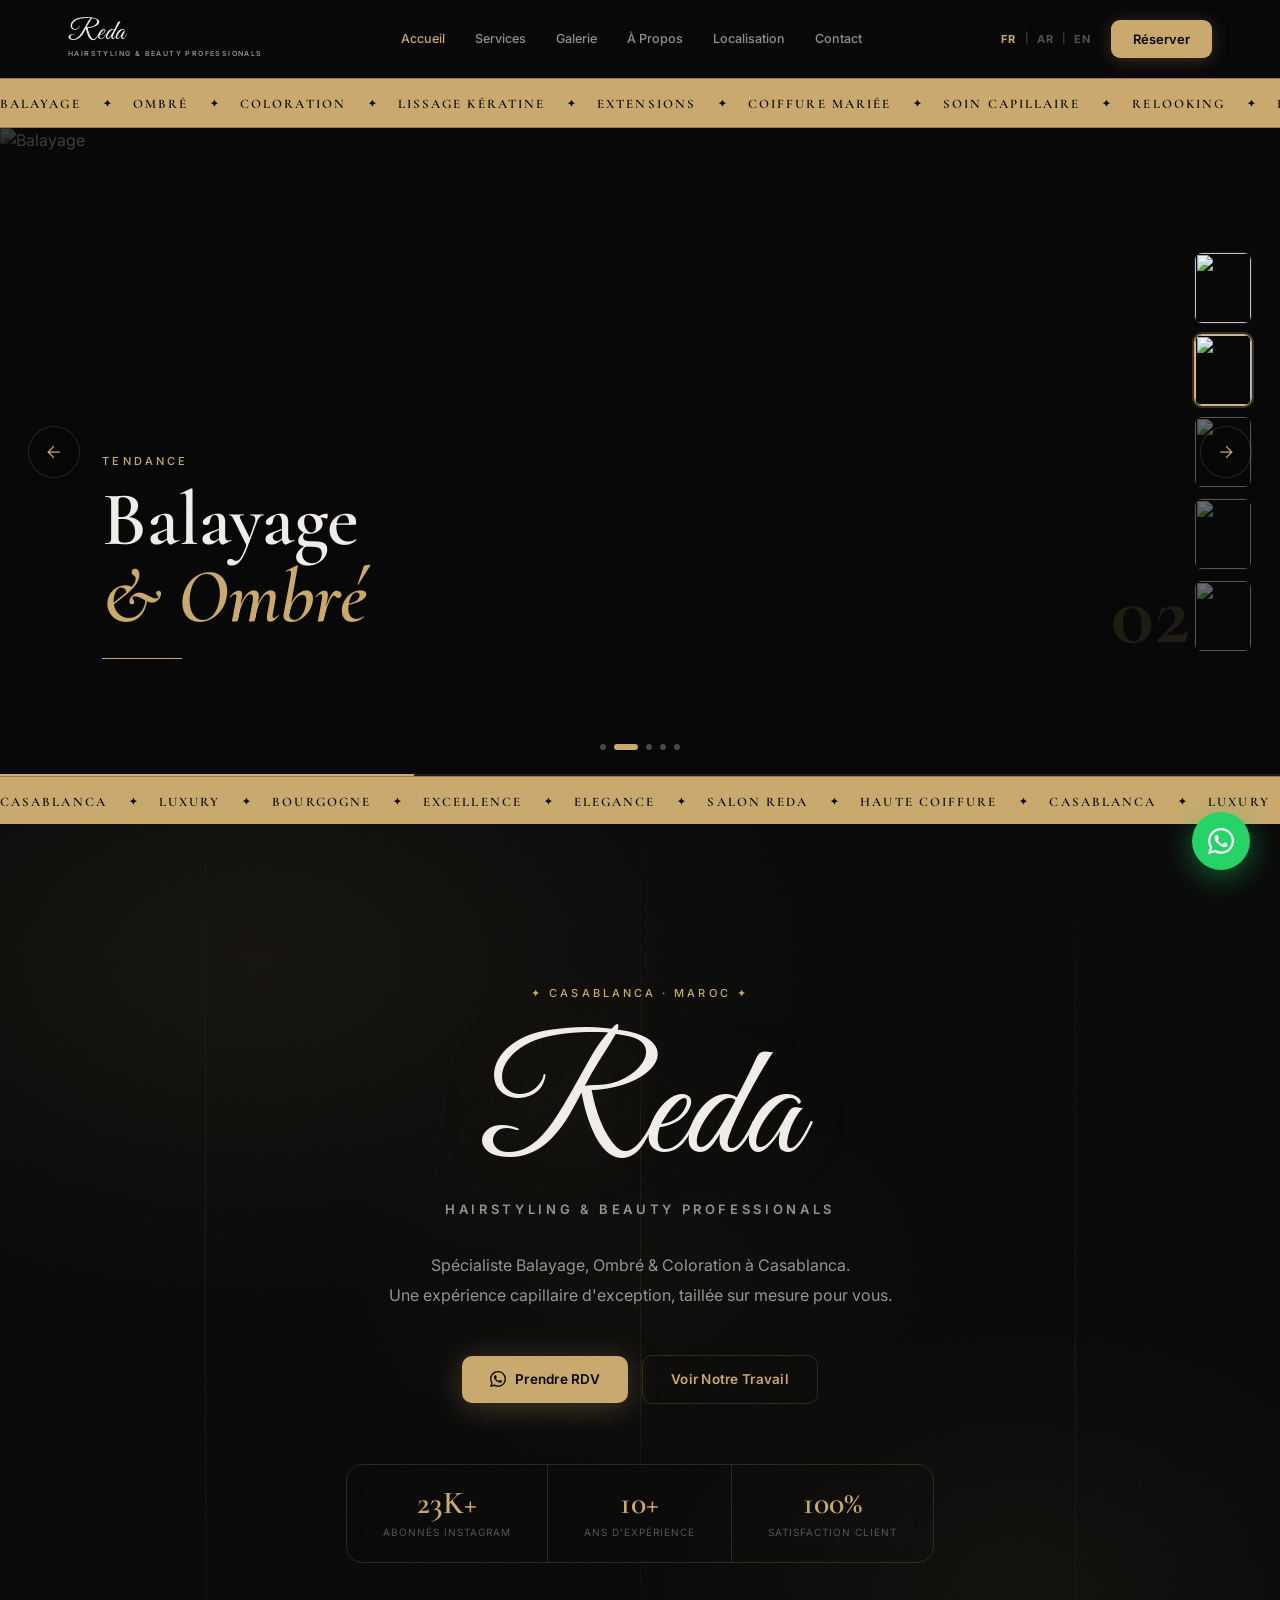
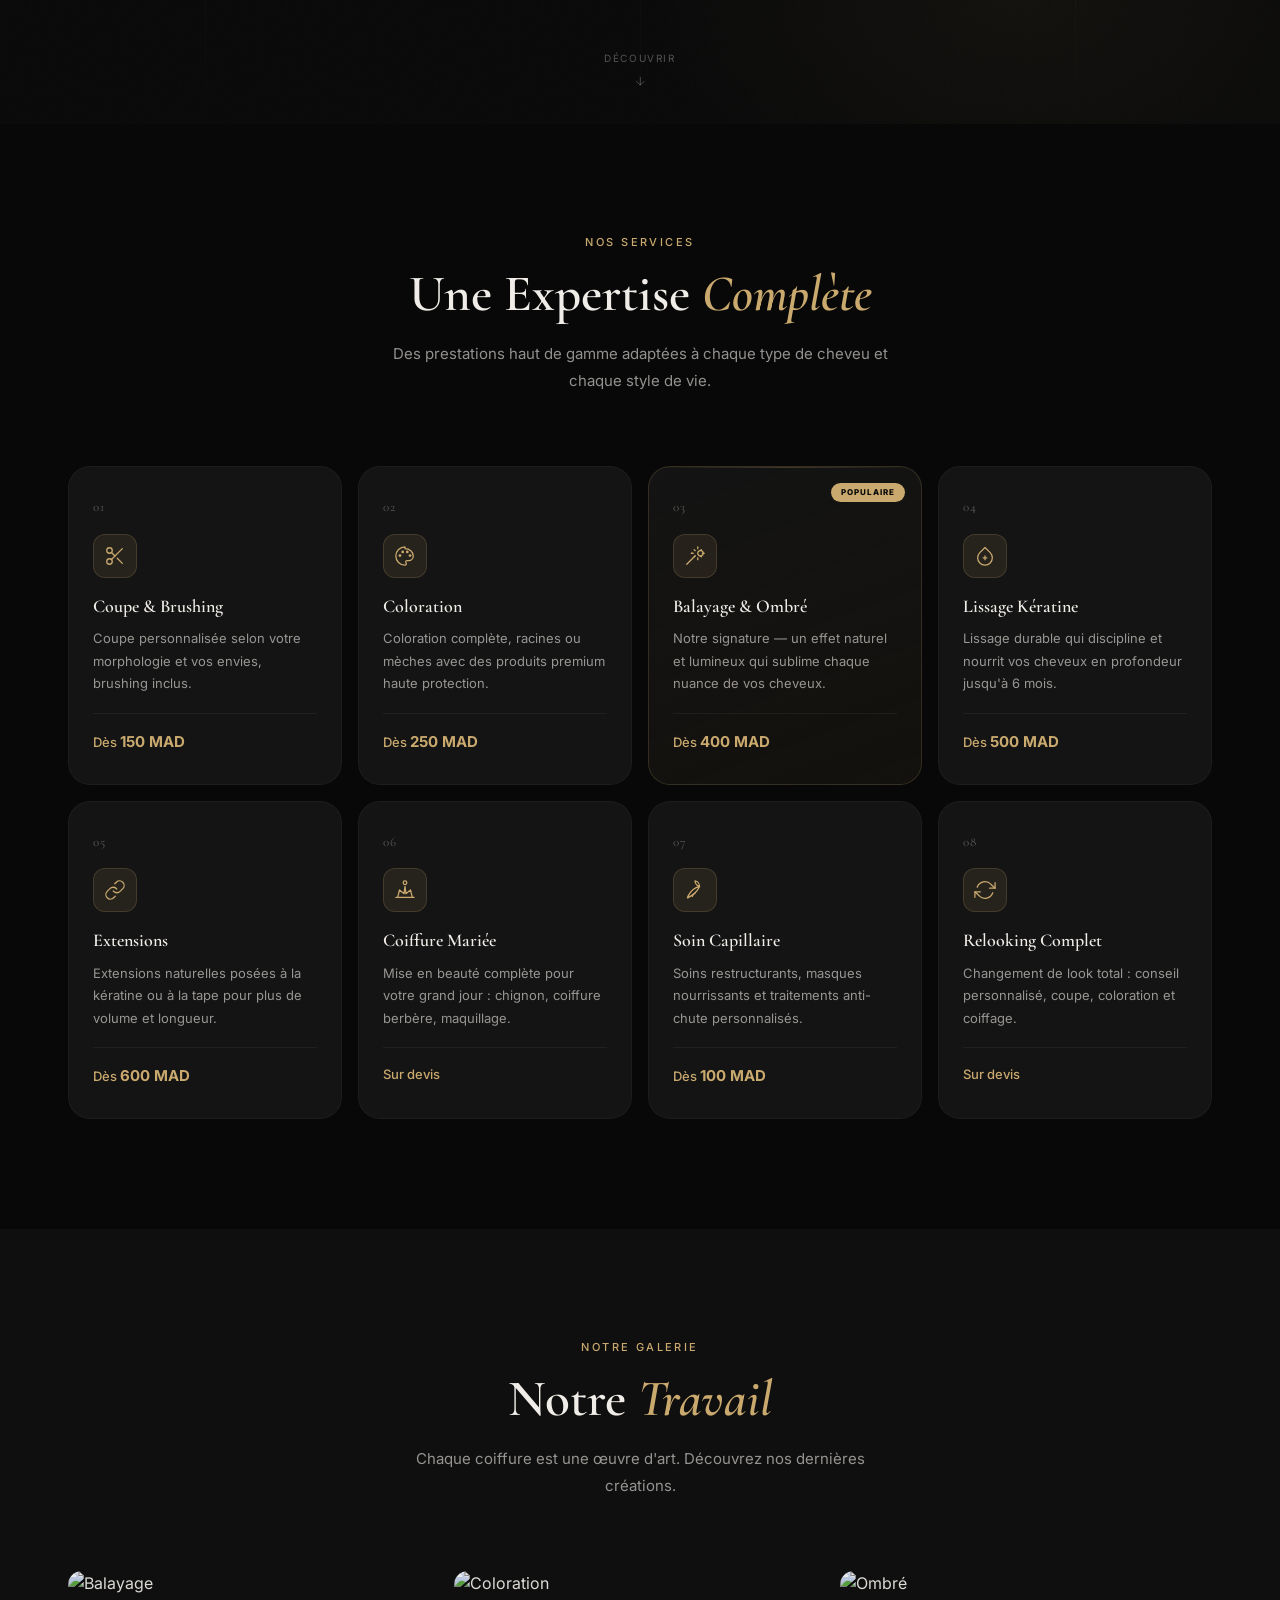
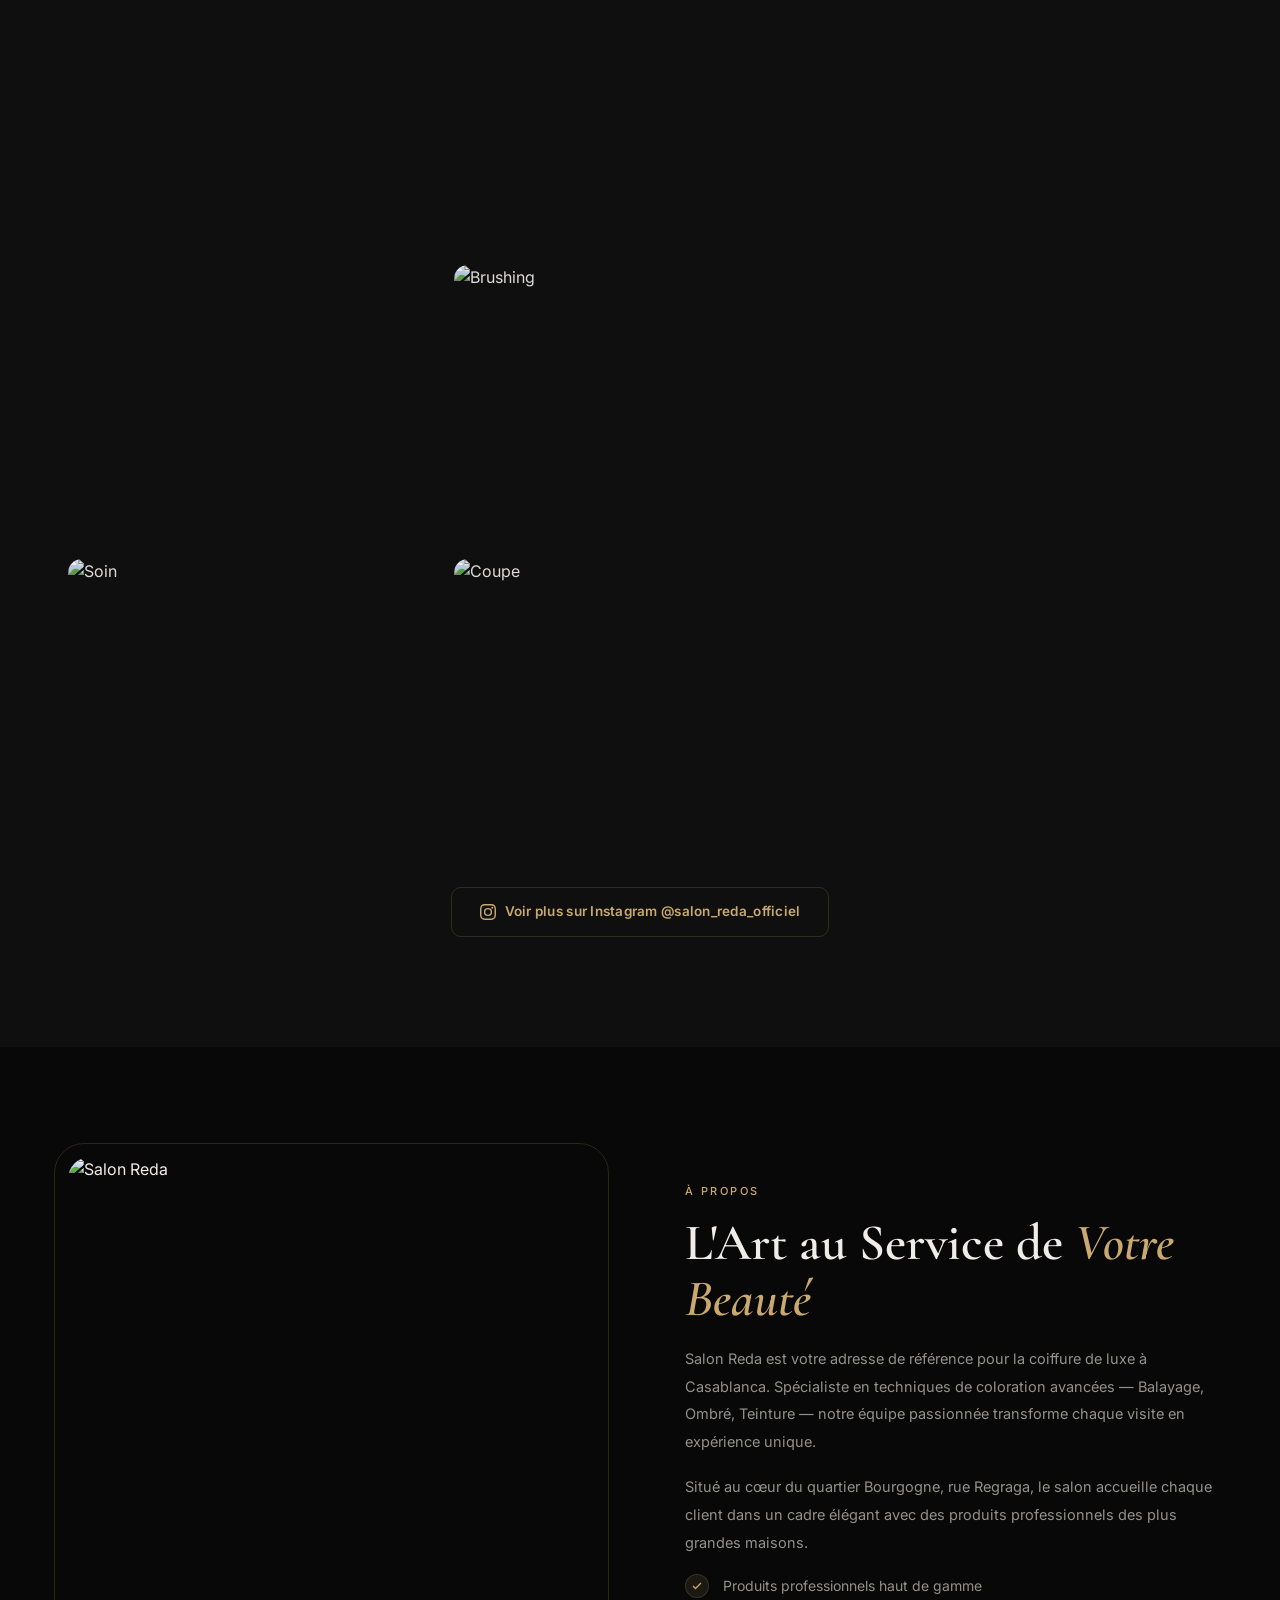
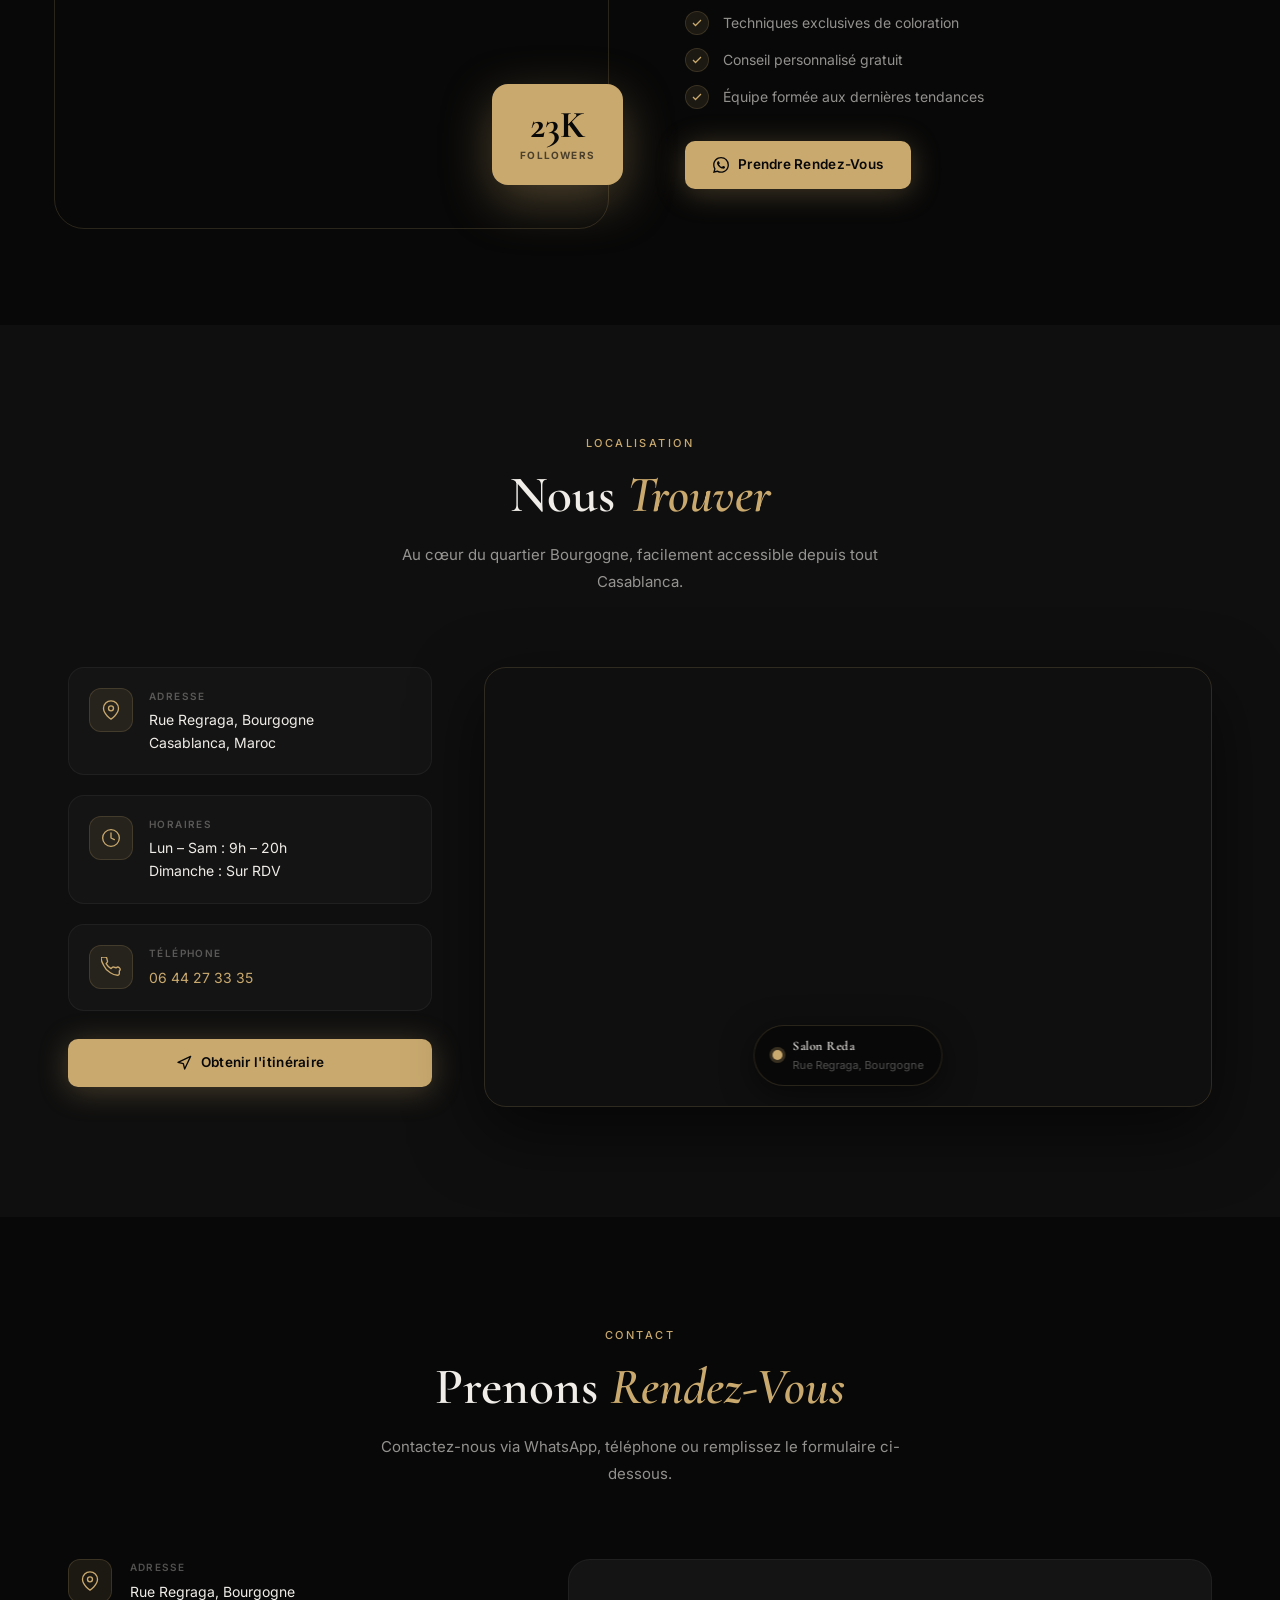
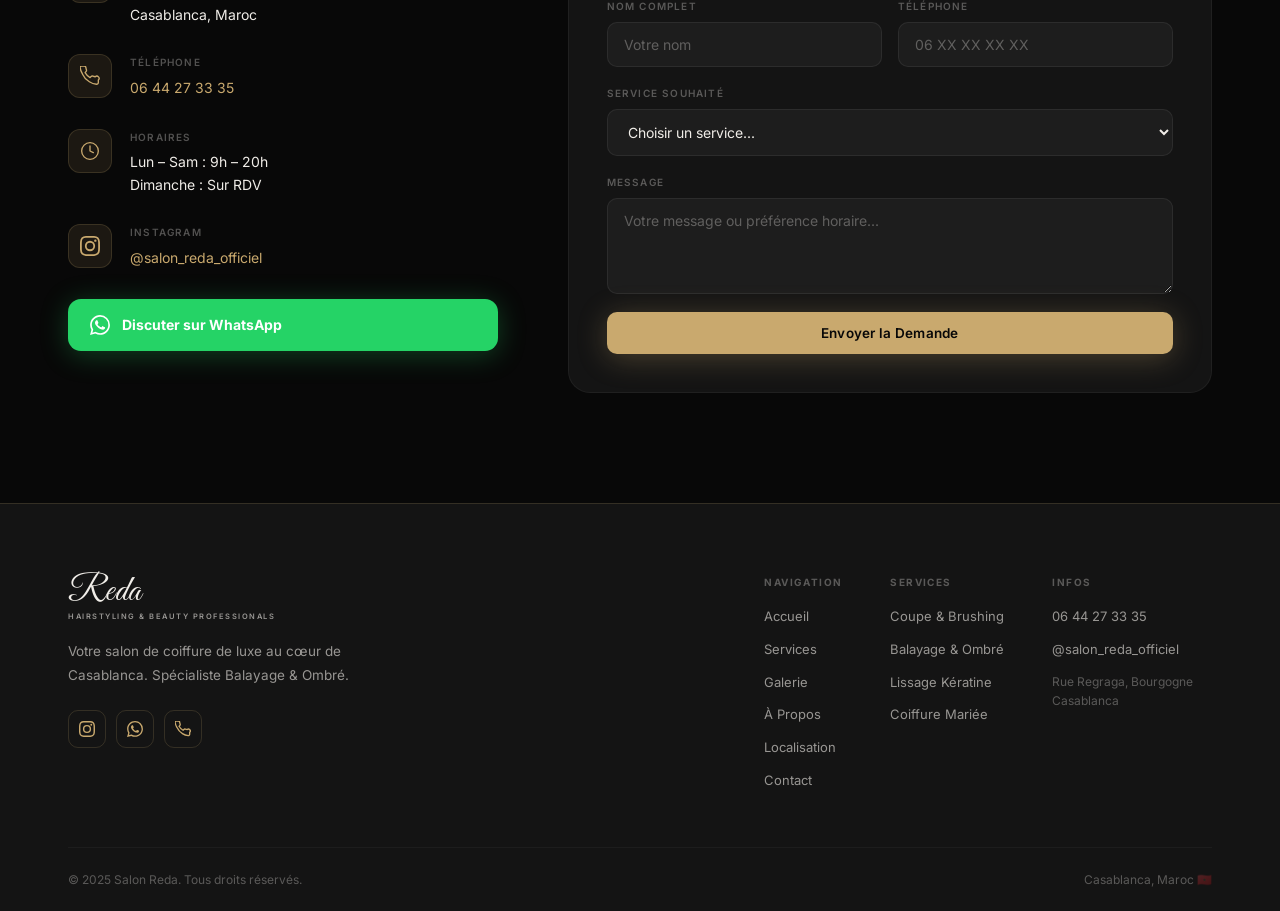
==== index.html @ 199ffdfa "5try wowo" ====
﻿<!DOCTYPE html>
<html lang="fr" dir="ltr">
<head>
  <meta charset="UTF-8">
  <meta name="viewport" content="width=device-width, initial-scale=1.0">
  <meta name="description" content="Salon Reda — Coiffure de luxe à Casablanca. Spécialiste Balayage, Ombré &amp; Coloration. Rue Regraga, Bourgogne.">
  <title>Salon Reda — Hairstyling &amp; Beauty Professionals · Casablanca</title>
  <link rel="preconnect" href="https://fonts.googleapis.com">
  <link rel="preconnect" href="https://fonts.gstatic.com" crossorigin>
  <link href="https://fonts.googleapis.com/css2?family=Great+Vibes&family=Cormorant+Garamond:ital,wght@0,300;0,400;0,500;0,600;0,700;1,300;1,400;1,600&family=Inter:wght@300;400;500;600&family=Noto+Naskh+Arabic:wght@400;500;600;700&display=swap" rel="stylesheet">
  <link rel="icon" type="image/x-icon" href="favicon.ico">
  <link rel="icon" type="image/png" sizes="32x32" href="favicon-32.png">
  <link rel="apple-touch-icon" href="favicon-32.png">
  <link rel="stylesheet" href="style.css">
</head>
<body>

  <!-- ═══════════ NAV ═══════════ -->
  <nav class="nav" id="nav">
    <div class="nav-inner">
      <a class="nav-logo" href="#showcase">
        <img src="logo.png" alt="Salon Reda" class="nav-logo-img"
             onerror="this.style.display='none';this.nextElementSibling.style.display='flex'">
        <div class="logo-mark" style="display:none">
          <span class="logo-script">Reda</span>
          <span class="logo-sub">HAIRSTYLING &amp; BEAUTY PROFESSIONALS</span>
        </div>
      </a>
      <div class="nav-links" id="navLinks">
        <a class="nav-link" href="#showcase" data-i18n="nav_home">Accueil</a>
        <a class="nav-link" href="#services" data-i18n="nav_services">Services</a>
        <a class="nav-link" href="#gallery" data-i18n="nav_gallery">Galerie</a>
        <a class="nav-link" href="#about" data-i18n="nav_about">À Propos</a>
        <a class="nav-link" href="#location" data-i18n="nav_location">Localisation</a>
        <a class="nav-link" href="#contact" data-i18n="nav_contact">Contact</a>
      </div>
      <div class="nav-right">
        <div class="lang-switcher">
          <button class="lang-btn active" data-lang="fr">FR</button>
          <span class="lang-sep">|</span>
          <button class="lang-btn" data-lang="ar">AR</button>
          <span class="lang-sep">|</span>
          <button class="lang-btn" data-lang="en">EN</button>
        </div>
        <a href="https://wa.me/212644273335" target="_blank" class="nav-cta" data-i18n="nav_cta">Réserver</a>
        <button class="nav-burger" id="burger" aria-label="Menu">
          <span></span><span></span><span></span>
        </button>
      </div>
    </div>
  </nav>

  <!-- ═══════════ SHOWCASE SLIDER ═══════════ -->
  <section class="showcase" id="showcase">
    <div class="showcase-ticker">
      <div class="ticker-track">
        <span>Balayage</span><span class="ticker-dot">✦</span>
        <span>Ombré</span><span class="ticker-dot">✦</span>
        <span>Coloration</span><span class="ticker-dot">✦</span>
        <span>Lissage Kératine</span><span class="ticker-dot">✦</span>
        <span>Extensions</span><span class="ticker-dot">✦</span>
        <span>Coiffure Mariée</span><span class="ticker-dot">✦</span>
        <span>Soin Capillaire</span><span class="ticker-dot">✦</span>
        <span>Relooking</span><span class="ticker-dot">✦</span>
        <span>Balayage</span><span class="ticker-dot">✦</span>
        <span>Ombré</span><span class="ticker-dot">✦</span>
        <span>Coloration</span><span class="ticker-dot">✦</span>
        <span>Lissage Kératine</span><span class="ticker-dot">✦</span>
        <span>Extensions</span><span class="ticker-dot">✦</span>
        <span>Coiffure Mariée</span><span class="ticker-dot">✦</span>
        <span>Soin Capillaire</span><span class="ticker-dot">✦</span>
        <span>Relooking</span><span class="ticker-dot">✦</span>
      </div>
    </div>

    <div class="showcase-stage">
      <div class="showcase-slides" id="showcaseSlides">

        <div class="showcase-slide active">
          <div class="slide-img-wrap">
            <img src="https://images.unsplash.com/photo-1560066984-138dadb4c035?w=1400&q=90&auto=format&fit=crop" alt="Coloration">
            <div class="slide-veil"></div>
          </div>
          <div class="slide-caption">
            <div class="slide-caption-eyebrow">Signature</div>
            <h2 class="slide-caption-title">Coloration<br><em>sur mesure</em></h2>
            <div class="slide-caption-line"></div>
          </div>
          <div class="slide-num">01</div>
        </div>

        <div class="showcase-slide">
          <div class="slide-img-wrap">
            <img src="https://images.unsplash.com/photo-1522337360788-8b13dee7a37e?w=1400&q=90&auto=format&fit=crop" alt="Balayage">
            <div class="slide-veil"></div>
          </div>
          <div class="slide-caption">
            <div class="slide-caption-eyebrow">Tendance</div>
            <h2 class="slide-caption-title">Balayage<br><em>&amp; Ombré</em></h2>
            <div class="slide-caption-line"></div>
          </div>
          <div class="slide-num">02</div>
        </div>

        <div class="showcase-slide">
          <div class="slide-img-wrap">
            <img src="https://images.unsplash.com/photo-1605497788044-5a32c7078486?w=1400&q=90&auto=format&fit=crop" alt="Brushing">
            <div class="slide-veil"></div>
          </div>
          <div class="slide-caption">
            <div class="slide-caption-eyebrow">Expertise</div>
            <h2 class="slide-caption-title">Brushing<br><em>&amp; Style</em></h2>
            <div class="slide-caption-line"></div>
          </div>
          <div class="slide-num">03</div>
        </div>

        <div class="showcase-slide">
          <div class="slide-img-wrap">
            <img src="https://images.unsplash.com/photo-1519735777090-ec97162dc266?w=1400&q=90&auto=format&fit=crop" alt="Ombré">
            <div class="slide-veil"></div>
          </div>
          <div class="slide-caption">
            <div class="slide-caption-eyebrow">Art Capillaire</div>
            <h2 class="slide-caption-title">Coiffure<br><em>Mariée</em></h2>
            <div class="slide-caption-line"></div>
          </div>
          <div class="slide-num">04</div>
        </div>

        <div class="showcase-slide">
          <div class="slide-img-wrap">
            <img src="https://images.unsplash.com/photo-1634449571010-02389ed0f9b0?w=1400&q=90&auto=format&fit=crop" alt="Soin">
            <div class="slide-veil"></div>
          </div>
          <div class="slide-caption">
            <div class="slide-caption-eyebrow">Luxe &amp; Soin</div>
            <h2 class="slide-caption-title">Soins<br><em>Capillaires</em></h2>
            <div class="slide-caption-line"></div>
          </div>
          <div class="slide-num">05</div>
        </div>

      </div>

      <button class="showcase-arrow showcase-prev" id="showcasePrev" aria-label="Précédent">
        <svg width="20" height="20" viewBox="0 0 24 24" fill="none" stroke="currentColor" stroke-width="1.5"><path d="M19 12H5M12 19l-7-7 7-7"/></svg>
      </button>
      <button class="showcase-arrow showcase-next" id="showcaseNext" aria-label="Suivant">
        <svg width="20" height="20" viewBox="0 0 24 24" fill="none" stroke="currentColor" stroke-width="1.5"><path d="M5 12h14M12 5l7 7-7 7"/></svg>
      </button>

      <div class="showcase-dots" id="showcaseDots">
        <button class="showcase-dot active" data-idx="0"></button>
        <button class="showcase-dot" data-idx="1"></button>
        <button class="showcase-dot" data-idx="2"></button>
        <button class="showcase-dot" data-idx="3"></button>
        <button class="showcase-dot" data-idx="4"></button>
      </div>

      <div class="showcase-progress"><div class="showcase-progress-bar" id="showcaseProgress"></div></div>



      <div class="showcase-strip" id="showcaseStrip">
        <div class="strip-thumb active" data-idx="0">
          <img src="https://images.unsplash.com/photo-1560066984-138dadb4c035?w=200&q=70&auto=format&fit=crop" alt="">
        </div>
        <div class="strip-thumb" data-idx="1">
          <img src="https://images.unsplash.com/photo-1522337360788-8b13dee7a37e?w=200&q=70&auto=format&fit=crop" alt="">
        </div>
        <div class="strip-thumb" data-idx="2">
          <img src="https://images.unsplash.com/photo-1605497788044-5a32c7078486?w=200&q=70&auto=format&fit=crop" alt="">
        </div>
        <div class="strip-thumb" data-idx="3">
          <img src="https://images.unsplash.com/photo-1519735777090-ec97162dc266?w=200&q=70&auto=format&fit=crop" alt="">
        </div>
        <div class="strip-thumb" data-idx="4">
          <img src="https://images.unsplash.com/photo-1634449571010-02389ed0f9b0?w=200&q=70&auto=format&fit=crop" alt="">
        </div>
      </div>
    </div>

    <div class="showcase-ticker showcase-ticker-b">
      <div class="ticker-track ticker-reverse">
        <span>Casablanca</span><span class="ticker-dot">✦</span>
        <span>Luxury</span><span class="ticker-dot">✦</span>
        <span>Bourgogne</span><span class="ticker-dot">✦</span>
        <span>Excellence</span><span class="ticker-dot">✦</span>
        <span>Elegance</span><span class="ticker-dot">✦</span>
        <span>Salon Reda</span><span class="ticker-dot">✦</span>
        <span>Haute Coiffure</span><span class="ticker-dot">✦</span>
        <span>Casablanca</span><span class="ticker-dot">✦</span>
        <span>Luxury</span><span class="ticker-dot">✦</span>
        <span>Bourgogne</span><span class="ticker-dot">✦</span>
        <span>Excellence</span><span class="ticker-dot">✦</span>
        <span>Elegance</span><span class="ticker-dot">✦</span>
        <span>Salon Reda</span><span class="ticker-dot">✦</span>
        <span>Haute Coiffure</span><span class="ticker-dot">✦</span>
      </div>
    </div>
  </section>

  <!-- ═══════════ HERO ═══════════ -->
  <section class="hero" id="hero">
    <div class="hero-bg"></div>
    <div class="hero-grain"></div>
    <div class="hero-lines">
      <div class="hero-line"></div>
      <div class="hero-line"></div>
      <div class="hero-line"></div>
    </div>
    <div class="hero-content">
      <div class="hero-eyebrow reveal" data-i18n="hero_eyebrow">✦ Casablanca · Maroc ✦</div>
      <div class="hero-logo-big reveal">
        <div class="hero-script">Reda</div>
        <div class="hero-brand-sub">HAIRSTYLING &amp; BEAUTY PROFESSIONALS</div>
      </div>
      <p class="hero-desc reveal" data-i18n="hero_desc">Spécialiste Balayage, Ombré &amp; Coloration à Casablanca.<br>Une expérience capillaire d'exception, taillée sur mesure pour vous.</p>
      <div class="hero-cta-group reveal">
        <a href="https://wa.me/212644273335" target="_blank" class="btn btn-primary">
          <svg width="16" height="16" viewBox="0 0 24 24" fill="currentColor"><path d="M17.472 14.382c-.297-.149-1.758-.867-2.03-.967-.273-.099-.471-.148-.67.15-.197.297-.767.966-.94 1.164-.173.199-.347.223-.644.075-.297-.15-1.255-.463-2.39-1.475-.883-.788-1.48-1.761-1.653-2.059-.173-.297-.018-.458.13-.606.134-.133.298-.347.446-.52.149-.174.198-.298.298-.497.099-.198.05-.371-.025-.52-.075-.149-.669-1.612-.916-2.207-.242-.579-.487-.5-.669-.51-.173-.008-.371-.01-.57-.01-.198 0-.52.074-.792.372-.272.297-1.04 1.016-1.04 2.479 0 1.462 1.065 2.875 1.213 3.074.149.198 2.096 3.2 5.077 4.487.709.306 1.262.489 1.694.625.712.227 1.36.195 1.871.118.571-.085 1.758-.719 2.006-1.413.248-.694.248-1.289.173-1.413-.074-.124-.272-.198-.57-.347m-5.421 7.403h-.004a9.87 9.87 0 01-5.031-1.378l-.361-.214-3.741.982.998-3.648-.235-.374a9.86 9.86 0 01-1.51-5.26c.001-5.45 4.436-9.884 9.888-9.884 2.64 0 5.122 1.03 6.988 2.898a9.825 9.825 0 012.893 6.994c-.003 5.45-4.437 9.884-9.885 9.884m8.413-18.297A11.815 11.815 0 0012.05 0C5.495 0 .16 5.335.157 11.892c0 2.096.547 4.142 1.588 5.945L.057 24l6.305-1.654a11.882 11.882 0 005.683 1.448h.005c6.554 0 11.89-5.335 11.893-11.893a11.821 11.821 0 00-3.48-8.413z"/></svg>
          <span data-i18n="hero_cta1">Prendre RDV</span>
        </a>
        <a href="#gallery" class="btn btn-ghost" data-i18n="hero_cta2">Voir Notre Travail</a>
      </div>
      <div class="hero-stats reveal">
        <div class="hero-stat">
          <div class="hero-stat-val">23K+</div>
          <div class="hero-stat-lbl" data-i18n="stat_followers">Abonnés Instagram</div>
        </div>
        <div class="hero-stat-sep"></div>
        <div class="hero-stat">
          <div class="hero-stat-val">10+</div>
          <div class="hero-stat-lbl" data-i18n="stat_years">Ans d'Expérience</div>
        </div>
        <div class="hero-stat-sep"></div>
        <div class="hero-stat">
          <div class="hero-stat-val">100%</div>
          <div class="hero-stat-lbl" data-i18n="stat_satis">Satisfaction Client</div>
        </div>
      </div>
    </div>
    <a href="#services" class="hero-scroll">
      <span data-i18n="scroll_down">Découvrir</span>
      <svg width="14" height="14" viewBox="0 0 24 24" fill="none" stroke="currentColor" stroke-width="1.5"><path d="M12 5v14M5 12l7 7 7-7"/></svg>
    </a>
  </section>

  <!-- ═══════════ SERVICES ═══════════ -->
  <section class="section" id="services">
    <div class="container">
      <div class="section-header reveal">
        <div class="section-eyebrow" data-i18n="serv_eyebrow">Nos Services</div>
        <h2 class="section-title" data-i18n="serv_title">Une Expertise <em>Complète</em></h2>
        <p class="section-sub" data-i18n="serv_sub">Des prestations haut de gamme adaptées à chaque type de cheveu et chaque style de vie.</p>
      </div>
      <div class="services-grid">

        <!-- Scissors icon -->
        <div class="service-card reveal">
          <div class="service-number">01</div>
          <div class="service-icon">
            <svg viewBox="0 0 24 24" fill="none" stroke="currentColor" stroke-width="1.4" stroke-linecap="round" stroke-linejoin="round">
              <circle cx="6" cy="6" r="3"/><circle cx="6" cy="18" r="3"/>
              <line x1="20" y1="4" x2="8.12" y2="15.88"/>
              <line x1="14.47" y1="14.48" x2="20" y2="20"/>
              <line x1="8.12" y1="8.12" x2="12" y2="12"/>
            </svg>
          </div>
          <h3 class="service-name" data-i18n="s1_name">Coupe &amp; Brushing</h3>
          <p class="service-desc" data-i18n="s1_desc">Coupe personnalisée selon votre morphologie et vos envies, brushing inclus.</p>
          <div class="service-price"><span data-i18n="from">Dès</span> <strong>150 MAD</strong></div>
        </div>

        <!-- Color palette icon -->
        <div class="service-card reveal">
          <div class="service-number">02</div>
          <div class="service-icon">
            <svg viewBox="0 0 24 24" fill="none" stroke="currentColor" stroke-width="1.4" stroke-linecap="round" stroke-linejoin="round">
              <path d="M12 2C6.48 2 2 6.48 2 12s4.48 10 10 10c.83 0 1.5-.67 1.5-1.5 0-.39-.15-.74-.39-1.01-.23-.26-.38-.61-.38-.99 0-.83.67-1.5 1.5-1.5H16c2.76 0 5-2.24 5-5 0-4.42-4.03-8-9-8z"/>
              <circle cx="6.5" cy="11.5" r="1.5" fill="currentColor" stroke="none"/>
              <circle cx="9.5" cy="7.5" r="1.5" fill="currentColor" stroke="none"/>
              <circle cx="14.5" cy="7.5" r="1.5" fill="currentColor" stroke="none"/>
              <circle cx="17.5" cy="11.5" r="1.5" fill="currentColor" stroke="none"/>
            </svg>
          </div>
          <h3 class="service-name" data-i18n="s2_name">Coloration</h3>
          <p class="service-desc" data-i18n="s2_desc">Coloration complète, racines ou mèches avec des produits premium haute protection.</p>
          <div class="service-price"><span data-i18n="from">Dès</span> <strong>250 MAD</strong></div>
        </div>

        <!-- Sparkle/wand icon -->
        <div class="service-card reveal featured">
          <div class="service-badge" data-i18n="badge_pop">Populaire</div>
          <div class="service-number">03</div>
          <div class="service-icon">
            <svg viewBox="0 0 24 24" fill="none" stroke="currentColor" stroke-width="1.4" stroke-linecap="round" stroke-linejoin="round">
              <path d="M15 4V2M15 16v-2M8 9h2M20 9h2M17.8 11.8L19 13M17.8 6.2L19 5M12.2 11.8L11 13M12.2 6.2L11 5"/>
              <path d="M15 9a3 3 0 1 1 0 0.01"/>
              <path d="M3 21l9-9"/>
            </svg>
          </div>
          <h3 class="service-name" data-i18n="s3_name">Balayage &amp; Ombré</h3>
          <p class="service-desc" data-i18n="s3_desc">Notre signature — un effet naturel et lumineux qui sublime chaque nuance de vos cheveux.</p>
          <div class="service-price"><span data-i18n="from">Dès</span> <strong>400 MAD</strong></div>
        </div>

        <!-- Droplets / treatment icon -->
        <div class="service-card reveal">
          <div class="service-number">04</div>
          <div class="service-icon">
            <svg viewBox="0 0 24 24" fill="none" stroke="currentColor" stroke-width="1.4" stroke-linecap="round" stroke-linejoin="round">
              <path d="M12 2.69l5.66 5.66a8 8 0 1 1-11.31 0z"/>
              <path d="M12 12v4M10 14h4"/>
            </svg>
          </div>
          <h3 class="service-name" data-i18n="s4_name">Lissage Kératine</h3>
          <p class="service-desc" data-i18n="s4_desc">Lissage durable qui discipline et nourrit vos cheveux en profondeur jusqu'à 6 mois.</p>
          <div class="service-price"><span data-i18n="from">Dès</span> <strong>500 MAD</strong></div>
        </div>

        <!-- Extensions / links icon -->
        <div class="service-card reveal">
          <div class="service-number">05</div>
          <div class="service-icon">
            <svg viewBox="0 0 24 24" fill="none" stroke="currentColor" stroke-width="1.4" stroke-linecap="round" stroke-linejoin="round">
              <path d="M10 13a5 5 0 0 0 7.54.54l3-3a5 5 0 0 0-7.07-7.07l-1.72 1.71"/>
              <path d="M14 11a5 5 0 0 0-7.54-.54l-3 3a5 5 0 0 0 7.07 7.07l1.71-1.71"/>
            </svg>
          </div>
          <h3 class="service-name" data-i18n="s5_name">Extensions</h3>
          <p class="service-desc" data-i18n="s5_desc">Extensions naturelles posées à la kératine ou à la tape pour plus de volume et de longueur.</p>
          <div class="service-price"><span data-i18n="from">Dès</span> <strong>600 MAD</strong></div>
        </div>

        <!-- Crown / bridal icon -->
        <div class="service-card reveal">
          <div class="service-number">06</div>
          <div class="service-icon">
            <svg viewBox="0 0 24 24" fill="none" stroke="currentColor" stroke-width="1.4" stroke-linecap="round" stroke-linejoin="round">
              <path d="M2 20h20M4 20l2-8 5 4 1-8 1 8 5-4 2 8"/>
              <circle cx="12" cy="4" r="2"/>
            </svg>
          </div>
          <h3 class="service-name" data-i18n="s6_name">Coiffure Mariée</h3>
          <p class="service-desc" data-i18n="s6_desc">Mise en beauté complète pour votre grand jour : chignon, coiffure berbère, maquillage.</p>
          <div class="service-price" data-i18n="on_quote">Sur devis</div>
        </div>

        <!-- Leaf / care icon -->
        <div class="service-card reveal">
          <div class="service-number">07</div>
          <div class="service-icon">
            <svg viewBox="0 0 24 24" fill="none" stroke="currentColor" stroke-width="1.4" stroke-linecap="round" stroke-linejoin="round">
              <path d="M17 8C8 10 5.9 16.17 3.82 19.85a.5.5 0 0 0 .7.65C8.13 17.5 13.37 17 17 8z"/>
              <path d="M17 8C17 3 12 2 12 2s0 5 5 6"/>
              <path d="M9 19c.64-1.44 1.5-2.75 3-3.5"/>
            </svg>
          </div>
          <h3 class="service-name" data-i18n="s7_name">Soin Capillaire</h3>
          <p class="service-desc" data-i18n="s7_desc">Soins restructurants, masques nourrissants et traitements anti-chute personnalisés.</p>
          <div class="service-price"><span data-i18n="from">Dès</span> <strong>100 MAD</strong></div>
        </div>

        <!-- Refresh/makeover icon -->
        <div class="service-card reveal">
          <div class="service-number">08</div>
          <div class="service-icon">
            <svg viewBox="0 0 24 24" fill="none" stroke="currentColor" stroke-width="1.4" stroke-linecap="round" stroke-linejoin="round">
              <path d="M23 4v6h-6"/>
              <path d="M1 20v-6h6"/>
              <path d="M3.51 9a9 9 0 0 1 14.85-3.36L23 10M1 14l4.64 4.36A9 9 0 0 0 20.49 15"/>
            </svg>
          </div>
          <h3 class="service-name" data-i18n="s8_name">Relooking Complet</h3>
          <p class="service-desc" data-i18n="s8_desc">Changement de look total : conseil personnalisé, coupe, coloration et coiffage.</p>
          <div class="service-price" data-i18n="on_quote">Sur devis</div>
        </div>

      </div>
    </div>
  </section>

  <!-- ═══════════ GALLERY ═══════════ -->
  <section class="section section-alt" id="gallery">
    <div class="container">
      <div class="section-header reveal">
        <div class="section-eyebrow" data-i18n="gal_eyebrow">Notre Galerie</div>
        <h2 class="section-title" data-i18n="gal_title">Notre <em>Travail</em></h2>
        <p class="section-sub" data-i18n="gal_sub">Chaque coiffure est une œuvre d'art. Découvrez nos dernières créations.</p>
      </div>
      <div class="gallery-grid">
        <div class="gallery-item reveal g-tall">
          <img src="https://images.unsplash.com/photo-1522337360788-8b13dee7a37e?w=700&q=85&auto=format&fit=crop" alt="Balayage" loading="lazy">
          <div class="gallery-overlay"><span>Balayage</span></div>
        </div>
        <div class="gallery-item reveal">
          <img src="https://images.unsplash.com/photo-1560066984-138dadb4c035?w=600&q=85&auto=format&fit=crop" alt="Coloration" loading="lazy">
          <div class="gallery-overlay"><span>Coloration</span></div>
        </div>
        <div class="gallery-item reveal">
          <img src="https://images.unsplash.com/photo-1519735777090-ec97162dc266?w=600&q=85&auto=format&fit=crop" alt="Ombré" loading="lazy">
          <div class="gallery-overlay"><span>Ombré</span></div>
        </div>
        <div class="gallery-item reveal g-wide">
          <img src="https://images.unsplash.com/photo-1605497788044-5a32c7078486?w=900&q=85&auto=format&fit=crop" alt="Brushing" loading="lazy">
          <div class="gallery-overlay"><span>Brushing &amp; Style</span></div>
        </div>
        <div class="gallery-item reveal">
          <img src="https://images.unsplash.com/photo-1634449571010-02389ed0f9b0?w=600&q=85&auto=format&fit=crop" alt="Soin" loading="lazy">
          <div class="gallery-overlay"><span>Soin Capillaire</span></div>
        </div>
        <div class="gallery-item reveal">
          <img src="https://images.unsplash.com/photo-1492106087820-71f1a00d2b11?w=600&q=85&auto=format&fit=crop" alt="Coupe" loading="lazy">
          <div class="gallery-overlay"><span>Coupe &amp; Finition</span></div>
        </div>
      </div>
      <div class="gallery-footer reveal">
        <a href="https://www.instagram.com/salon_reda_officiel/" target="_blank" class="btn btn-ghost">
          <svg width="16" height="16" viewBox="0 0 24 24" fill="currentColor"><path d="M12 2.163c3.204 0 3.584.012 4.85.07 3.252.148 4.771 1.691 4.919 4.919.058 1.265.069 1.645.069 4.849 0 3.205-.012 3.584-.069 4.849-.149 3.225-1.664 4.771-4.919 4.919-1.266.058-1.644.07-4.85.07-3.204 0-3.584-.012-4.849-.07-3.26-.149-4.771-1.699-4.919-4.92-.058-1.265-.07-1.644-.07-4.849 0-3.204.013-3.583.07-4.849.149-3.227 1.664-4.771 4.919-4.919 1.266-.057 1.645-.069 4.849-.069zM12 0C8.741 0 8.333.014 7.053.072 2.695.272.273 2.69.073 7.052.014 8.333 0 8.741 0 12c0 3.259.014 3.668.072 4.948.2 4.358 2.618 6.78 6.98 6.98C8.333 23.986 8.741 24 12 24c3.259 0 3.668-.014 4.948-.072 4.354-.2 6.782-2.618 6.979-6.98.059-1.28.073-1.689.073-4.948 0-3.259-.014-3.667-.072-4.947-.196-4.354-2.617-6.78-6.979-6.98C15.668.014 15.259 0 12 0zm0 5.838a6.162 6.162 0 100 12.324 6.162 6.162 0 000-12.324zM12 16a4 4 0 110-8 4 4 0 010 8zm6.406-11.845a1.44 1.44 0 100 2.881 1.44 1.44 0 000-2.881z"/></svg>
          <span data-i18n="gal_insta">Voir plus sur Instagram @salon_reda_officiel</span>
        </a>
      </div>
    </div>
  </section>

  <!-- ═══════════ ABOUT ═══════════ -->
  <section class="section" id="about">
    <div class="container">
      <div class="about-grid">
        <div class="about-img-col reveal">
          <div class="about-img-wrap">
            <img src="https://images.unsplash.com/photo-1521590832167-7bcbfaa6381f?w=700&q=85&auto=format&fit=crop" alt="Salon Reda" loading="lazy">
            <div class="about-img-badge">
              <div class="about-badge-val">23K</div>
              <div class="about-badge-lbl" data-i18n="badge_followers">Followers</div>
            </div>
            <div class="about-img-deco"></div>
          </div>
        </div>
        <div class="about-text-col reveal">
          <div class="section-eyebrow" data-i18n="about_eyebrow">À Propos</div>
          <h2 class="section-title about-title" data-i18n="about_title">L'Art au Service de <em>Votre Beauté</em></h2>
          <p class="about-p" data-i18n="about_p1">Salon Reda est votre adresse de référence pour la coiffure de luxe à Casablanca. Spécialiste en techniques de coloration avancées — Balayage, Ombré, Teinture — notre équipe passionnée transforme chaque visite en expérience unique.</p>
          <p class="about-p" data-i18n="about_p2">Situé au cœur du quartier Bourgogne, rue Regraga, le salon accueille chaque client dans un cadre élégant avec des produits professionnels des plus grandes maisons.</p>
          <div class="about-features">
            <div class="about-feat">
              <div class="about-feat-icon">
                <svg width="12" height="12" viewBox="0 0 24 24" fill="none" stroke="currentColor" stroke-width="2.5"><polyline points="20 6 9 17 4 12"/></svg>
              </div>
              <span data-i18n="feat1">Produits professionnels haut de gamme</span>
            </div>
            <div class="about-feat">
              <div class="about-feat-icon">
                <svg width="12" height="12" viewBox="0 0 24 24" fill="none" stroke="currentColor" stroke-width="2.5"><polyline points="20 6 9 17 4 12"/></svg>
              </div>
              <span data-i18n="feat2">Techniques exclusives de coloration</span>
            </div>
            <div class="about-feat">
              <div class="about-feat-icon">
                <svg width="12" height="12" viewBox="0 0 24 24" fill="none" stroke="currentColor" stroke-width="2.5"><polyline points="20 6 9 17 4 12"/></svg>
              </div>
              <span data-i18n="feat3">Conseil personnalisé gratuit</span>
            </div>
            <div class="about-feat">
              <div class="about-feat-icon">
                <svg width="12" height="12" viewBox="0 0 24 24" fill="none" stroke="currentColor" stroke-width="2.5"><polyline points="20 6 9 17 4 12"/></svg>
              </div>
              <span data-i18n="feat4">Équipe formée aux dernières tendances</span>
            </div>
          </div>
          <a href="https://wa.me/212644273335" target="_blank" class="btn btn-primary" style="margin-top:32px;display:inline-flex;">
            <svg width="16" height="16" viewBox="0 0 24 24" fill="currentColor"><path d="M17.472 14.382c-.297-.149-1.758-.867-2.03-.967-.273-.099-.471-.148-.67.15-.197.297-.767.966-.94 1.164-.173.199-.347.223-.644.075-.297-.15-1.255-.463-2.39-1.475-.883-.788-1.48-1.761-1.653-2.059-.173-.297-.018-.458.13-.606.134-.133.298-.347.446-.52.149-.174.198-.298.298-.497.099-.198.05-.371-.025-.52-.075-.149-.669-1.612-.916-2.207-.242-.579-.487-.5-.669-.51-.173-.008-.371-.01-.57-.01-.198 0-.52.074-.792.372-.272.297-1.04 1.016-1.04 2.479 0 1.462 1.065 2.875 1.213 3.074.149.198 2.096 3.2 5.077 4.487.709.306 1.262.489 1.694.625.712.227 1.36.195 1.871.118.571-.085 1.758-.719 2.006-1.413.248-.694.248-1.289.173-1.413-.074-.124-.272-.198-.57-.347m-5.421 7.403h-.004a9.87 9.87 0 01-5.031-1.378l-.361-.214-3.741.982.998-3.648-.235-.374a9.86 9.86 0 01-1.51-5.26c.001-5.45 4.436-9.884 9.888-9.884 2.64 0 5.122 1.03 6.988 2.898a9.825 9.825 0 012.893 6.994c-.003 5.45-4.437 9.884-9.885 9.884m8.413-18.297A11.815 11.815 0 0012.05 0C5.495 0 .16 5.335.157 11.892c0 2.096.547 4.142 1.588 5.945L.057 24l6.305-1.654a11.882 11.882 0 005.683 1.448h.005c6.554 0 11.89-5.335 11.893-11.893a11.821 11.821 0 00-3.48-8.413z"/></svg>
            <span data-i18n="about_cta">Prendre Rendez-Vous</span>
          </a>
        </div>
      </div>
    </div>
  </section>

  <!-- ═══════════ LOCATION / MAP ═══════════ -->
  <section class="section section-alt" id="location">
    <div class="container">
      <div class="section-header reveal">
        <div class="section-eyebrow" data-i18n="loc_eyebrow">Localisation</div>
        <h2 class="section-title" data-i18n="loc_title">Nous <em>Trouver</em></h2>
        <p class="section-sub" data-i18n="loc_sub">Au cœur du quartier Bourgogne, facilement accessible depuis tout Casablanca.</p>
      </div>
      <div class="location-grid">
        <!-- Info cards -->
        <div class="location-info reveal">
          <div class="loc-card">
            <div class="loc-card-icon">
              <svg width="20" height="20" viewBox="0 0 24 24" fill="none" stroke="currentColor" stroke-width="1.6" stroke-linecap="round" stroke-linejoin="round">
                <path d="M21 10c0 7-9 13-9 13S3 17 3 10a9 9 0 1 1 18 0z"/><circle cx="12" cy="10" r="3"/>
              </svg>
            </div>
            <div class="loc-card-body">
              <div class="loc-card-label" data-i18n="c_addr">Adresse</div>
              <div class="loc-card-value">Rue Regraga, Bourgogne<br>Casablanca, Maroc</div>
            </div>
          </div>
          <div class="loc-card">
            <div class="loc-card-icon">
              <svg width="20" height="20" viewBox="0 0 24 24" fill="none" stroke="currentColor" stroke-width="1.6" stroke-linecap="round" stroke-linejoin="round">
                <circle cx="12" cy="12" r="10"/>
                <polyline points="12 6 12 12 16 14"/>
              </svg>
            </div>
            <div class="loc-card-body">
              <div class="loc-card-label" data-i18n="c_hours">Horaires</div>
              <div class="loc-card-value" data-i18n="c_hours_val">Lun – Sam : 9h – 20h<br>Dimanche : Sur RDV</div>
            </div>
          </div>
          <div class="loc-card">
            <div class="loc-card-icon">
              <svg width="20" height="20" viewBox="0 0 24 24" fill="none" stroke="currentColor" stroke-width="1.6" stroke-linecap="round" stroke-linejoin="round">
                <path d="M22 16.92v3a2 2 0 01-2.18 2 19.79 19.79 0 01-8.63-3.07A19.5 19.5 0 013.07 9.81a19.79 19.79 0 01-3.07-8.68A2 2 0 012 0h3a2 2 0 012 1.72 12.84 12.84 0 00.7 2.81 2 2 0 01-.45 2.11L6.09 7.91a16 16 0 006 6l1.27-1.27a2 2 0 012.11-.45 12.84 12.84 0 002.81.7A2 2 0 0122 16.92z"/>
              </svg>
            </div>
            <div class="loc-card-body">
              <div class="loc-card-label" data-i18n="c_phone">Téléphone</div>
              <a href="tel:+212644273335" class="loc-card-value loc-card-link">06 44 27 33 35</a>
            </div>
          </div>
          <a href="https://www.google.com/maps/dir/?api=1&destination=Rue+Regraga+Bourgogne+Casablanca+Maroc" target="_blank" class="btn btn-primary loc-directions-btn">
            <svg width="16" height="16" viewBox="0 0 24 24" fill="none" stroke="currentColor" stroke-width="2" stroke-linecap="round" stroke-linejoin="round">
              <polygon points="3 11 22 2 13 21 11 13 3 11"/>
            </svg>
            <span data-i18n="loc_directions">Obtenir l'itinéraire</span>
          </a>
        </div>

        <!-- Embedded map -->
        <div class="location-map-wrap reveal">
          <div class="map-frame">
            <iframe
              title="Salon Reda — Rue Regraga, Bourgogne, Casablanca"
              src="https://www.openstreetmap.org/export/embed.html?bbox=-7.6490%2C33.5870%2C-7.6290%2C33.5970&layer=mapnik&marker=33.5920%2C-7.6390"
              width="100%" height="100%"
              style="border:0;" allowfullscreen loading="lazy"
              referrerpolicy="no-referrer-when-downgrade">
            </iframe>
            <div class="map-pin-overlay">
              <div class="map-pin-card">
                <div class="map-pin-dot"></div>
                <div class="map-pin-info">
                  <strong>Salon Reda</strong>
                  <span>Rue Regraga, Bourgogne</span>
                </div>
              </div>
            </div>
          </div>
        </div>
      </div>
    </div>
  </section>

  <!-- ═══════════ CONTACT ═══════════ -->
  <section class="section" id="contact">
    <div class="container">
      <div class="section-header reveal">
        <div class="section-eyebrow" data-i18n="cont_eyebrow">Contact</div>
        <h2 class="section-title" data-i18n="cont_title">Prenons <em>Rendez-Vous</em></h2>
        <p class="section-sub" data-i18n="cont_sub">Contactez-nous via WhatsApp, téléphone ou remplissez le formulaire ci-dessous.</p>
      </div>
      <div class="contact-grid">
        <div class="contact-info reveal">
          <div class="contact-block">
            <div class="contact-icon">
              <svg width="20" height="20" viewBox="0 0 24 24" fill="none" stroke="currentColor" stroke-width="1.6" stroke-linecap="round" stroke-linejoin="round">
                <path d="M21 10c0 7-9 13-9 13S3 17 3 10a9 9 0 1 1 18 0z"/><circle cx="12" cy="10" r="3"/>
              </svg>
            </div>
            <div>
              <div class="contact-lbl" data-i18n="c_addr">Adresse</div>
              <div class="contact-val">Rue Regraga, Bourgogne<br>Casablanca, Maroc</div>
            </div>
          </div>
          <div class="contact-block">
            <div class="contact-icon">
              <svg width="20" height="20" viewBox="0 0 24 24" fill="none" stroke="currentColor" stroke-width="1.6" stroke-linecap="round" stroke-linejoin="round">
                <path d="M22 16.92v3a2 2 0 01-2.18 2 19.79 19.79 0 01-8.63-3.07A19.5 19.5 0 013.07 9.81a19.79 19.79 0 01-3.07-8.68A2 2 0 012 0h3a2 2 0 012 1.72 12.84 12.84 0 00.7 2.81 2 2 0 01-.45 2.11L6.09 7.91a16 16 0 006 6l1.27-1.27a2 2 0 012.11-.45 12.84 12.84 0 002.81.7A2 2 0 0122 16.92z"/>
              </svg>
            </div>
            <div>
              <div class="contact-lbl" data-i18n="c_phone">Téléphone</div>
              <a href="tel:+212644273335" class="contact-val contact-link">06 44 27 33 35</a>
            </div>
          </div>
          <div class="contact-block">
            <div class="contact-icon">
              <svg width="20" height="20" viewBox="0 0 24 24" fill="none" stroke="currentColor" stroke-width="1.6" stroke-linecap="round" stroke-linejoin="round">
                <circle cx="12" cy="12" r="10"/>
                <polyline points="12 6 12 12 16 14"/>
              </svg>
            </div>
            <div>
              <div class="contact-lbl" data-i18n="c_hours">Horaires</div>
              <div class="contact-val" data-i18n="c_hours_val">Lun – Sam : 9h – 20h<br>Dimanche : Sur RDV</div>
            </div>
          </div>
          <div class="contact-block">
            <div class="contact-icon">
              <svg width="20" height="20" viewBox="0 0 24 24" fill="currentColor"><path d="M12 2.163c3.204 0 3.584.012 4.85.07 3.252.148 4.771 1.691 4.919 4.919.058 1.265.069 1.645.069 4.849 0 3.205-.012 3.584-.069 4.849-.149 3.225-1.664 4.771-4.919 4.919-1.266.058-1.644.07-4.85.07-3.204 0-3.584-.012-4.849-.07-3.26-.149-4.771-1.699-4.919-4.92-.058-1.265-.07-1.644-.07-4.849 0-3.204.013-3.583.07-4.849.149-3.227 1.664-4.771 4.919-4.919 1.266-.057 1.645-.069 4.849-.069zM12 0C8.741 0 8.333.014 7.053.072 2.695.272.273 2.69.073 7.052.014 8.333 0 8.741 0 12c0 3.259.014 3.668.072 4.948.2 4.358 2.618 6.78 6.98 6.98C8.333 23.986 8.741 24 12 24c3.259 0 3.668-.014 4.948-.072 4.354-.2 6.782-2.618 6.979-6.98.059-1.28.073-1.689.073-4.948 0-3.259-.014-3.667-.072-4.947-.196-4.354-2.617-6.78-6.979-6.98C15.668.014 15.259 0 12 0zm0 5.838a6.162 6.162 0 100 12.324 6.162 6.162 0 000-12.324zM12 16a4 4 0 110-8 4 4 0 010 8zm6.406-11.845a1.44 1.44 0 100 2.881 1.44 1.44 0 000-2.881z"/></svg>
            </div>
            <div>
              <div class="contact-lbl">Instagram</div>
              <a href="https://www.instagram.com/salon_reda_officiel/" target="_blank" class="contact-val contact-link">@salon_reda_officiel</a>
            </div>
          </div>
          <a href="https://wa.me/212644273335" target="_blank" class="whatsapp-btn">
            <svg width="20" height="20" viewBox="0 0 24 24" fill="currentColor"><path d="M17.472 14.382c-.297-.149-1.758-.867-2.03-.967-.273-.099-.471-.148-.67.15-.197.297-.767.966-.94 1.164-.173.199-.347.223-.644.075-.297-.15-1.255-.463-2.39-1.475-.883-.788-1.48-1.761-1.653-2.059-.173-.297-.018-.458.13-.606.134-.133.298-.347.446-.52.149-.174.198-.298.298-.497.099-.198.05-.371-.025-.52-.075-.149-.669-1.612-.916-2.207-.242-.579-.487-.5-.669-.51-.173-.008-.371-.01-.57-.01-.198 0-.52.074-.792.372-.272.297-1.04 1.016-1.04 2.479 0 1.462 1.065 2.875 1.213 3.074.149.198 2.096 3.2 5.077 4.487.709.306 1.262.489 1.694.625.712.227 1.36.195 1.871.118.571-.085 1.758-.719 2.006-1.413.248-.694.248-1.289.173-1.413-.074-.124-.272-.198-.57-.347m-5.421 7.403h-.004a9.87 9.87 0 01-5.031-1.378l-.361-.214-3.741.982.998-3.648-.235-.374a9.86 9.86 0 01-1.51-5.26c.001-5.45 4.436-9.884 9.888-9.884 2.64 0 5.122 1.03 6.988 2.898a9.825 9.825 0 012.893 6.994c-.003 5.45-4.437 9.884-9.885 9.884m8.413-18.297A11.815 11.815 0 0012.05 0C5.495 0 .16 5.335.157 11.892c0 2.096.547 4.142 1.588 5.945L.057 24l6.305-1.654a11.882 11.882 0 005.683 1.448h.005c6.554 0 11.89-5.335 11.893-11.893a11.821 11.821 0 00-3.48-8.413z"/></svg>
            <span data-i18n="wa_btn">Discuter sur WhatsApp</span>
          </a>
        </div>
        <form class="contact-form reveal" id="contactForm" onsubmit="handleSubmit(event)">
          <div class="form-row">
            <div class="form-group">
              <label data-i18n="f_name">Nom Complet</label>
              <input type="text" placeholder="Votre nom" required data-i18n-placeholder="f_name_ph">
            </div>
            <div class="form-group">
              <label data-i18n="f_phone">Téléphone</label>
              <input type="tel" placeholder="06 XX XX XX XX" data-i18n-placeholder="f_phone_ph">
            </div>
          </div>
          <div class="form-group">
            <label data-i18n="f_service">Service Souhaité</label>
            <select>
              <option value="" data-i18n="f_select">Choisir un service...</option>
              <option data-i18n="s1_name">Coupe &amp; Brushing</option>
              <option data-i18n="s2_name">Coloration</option>
              <option data-i18n="s3_name">Balayage &amp; Ombré</option>
              <option data-i18n="s4_name">Lissage Kératine</option>
              <option data-i18n="s5_name">Extensions</option>
              <option data-i18n="s6_name">Coiffure Mariée</option>
              <option data-i18n="s7_name">Soin Capillaire</option>
              <option data-i18n="s8_name">Relooking Complet</option>
            </select>
          </div>
          <div class="form-group">
            <label data-i18n="f_msg">Message</label>
            <textarea rows="4" placeholder="Votre message ou préférence horaire..." data-i18n-placeholder="f_msg_ph"></textarea>
          </div>
          <button type="submit" class="btn btn-primary btn-full" id="submitBtn">
            <span data-i18n="f_submit">Envoyer la Demande</span>
          </button>
          <div class="form-success" id="formSuccess">
            <svg width="16" height="16" viewBox="0 0 24 24" fill="none" stroke="currentColor" stroke-width="2.5"><polyline points="20 6 9 17 4 12"/></svg>
            <span data-i18n="f_success">Message envoyé ! Nous vous contacterons très bientôt.</span>
          </div>
          <div class="form-error" id="formError">
            <svg width="16" height="16" viewBox="0 0 24 24" fill="none" stroke="currentColor" stroke-width="2"><circle cx="12" cy="12" r="10"/><line x1="12" y1="8" x2="12" y2="12"/><line x1="12" y1="16" x2="12.01" y2="16"/></svg>
            <span data-i18n="f_error">Une erreur est survenue. Réessayez ou contactez-nous sur WhatsApp.</span>
          </div>
        </form>
      </div>
    </div>
  </section>

  <!-- FOOTER -->
  <footer class="footer">
    <div class="container">
      <div class="footer-inner">
        <div class="footer-brand">
          <div class="logo-mark footer-logo">
            <span class="logo-script">Reda</span>
            <span class="logo-sub">HAIRSTYLING &amp; BEAUTY PROFESSIONALS</span>
          </div>
          <p class="footer-desc" data-i18n="foot_desc">Votre salon de coiffure de luxe au cœur de Casablanca. Spécialiste Balayage &amp; Ombré.</p>
          <div class="footer-socials">
            <a href="https://www.instagram.com/salon_reda_officiel/" target="_blank" class="social-btn" aria-label="Instagram">
              <svg width="16" height="16" viewBox="0 0 24 24" fill="currentColor"><path d="M12 2.163c3.204 0 3.584.012 4.85.07 3.252.148 4.771 1.691 4.919 4.919.058 1.265.069 1.645.069 4.849 0 3.205-.012 3.584-.069 4.849-.149 3.225-1.664 4.771-4.919 4.919-1.266.058-1.644.07-4.85.07-3.204 0-3.584-.012-4.849-.07-3.26-.149-4.771-1.699-4.919-4.92-.058-1.265-.07-1.644-.07-4.849 0-3.204.013-3.583.07-4.849.149-3.227 1.664-4.771 4.919-4.919 1.266-.057 1.645-.069 4.849-.069zM12 0C8.741 0 8.333.014 7.053.072 2.695.272.273 2.69.073 7.052.014 8.333 0 8.741 0 12c0 3.259.014 3.668.072 4.948.2 4.358 2.618 6.78 6.98 6.98C8.333 23.986 8.741 24 12 24c3.259 0 3.668-.014 4.948-.072 4.354-.2 6.782-2.618 6.979-6.98.059-1.28.073-1.689.073-4.948 0-3.259-.014-3.667-.072-4.947-.196-4.354-2.617-6.78-6.979-6.98C15.668.014 15.259 0 12 0zm0 5.838a6.162 6.162 0 100 12.324 6.162 6.162 0 000-12.324zM12 16a4 4 0 110-8 4 4 0 010 8zm6.406-11.845a1.44 1.44 0 100 2.881 1.44 1.44 0 000-2.881z"/></svg>
            </a>
            <a href="https://wa.me/212644273335" target="_blank" class="social-btn" aria-label="WhatsApp">
              <svg width="16" height="16" viewBox="0 0 24 24" fill="currentColor"><path d="M17.472 14.382c-.297-.149-1.758-.867-2.03-.967-.273-.099-.471-.148-.67.15-.197.297-.767.966-.94 1.164-.173.199-.347.223-.644.075-.297-.15-1.255-.463-2.39-1.475-.883-.788-1.48-1.761-1.653-2.059-.173-.297-.018-.458.13-.606.134-.133.298-.347.446-.52.149-.174.198-.298.298-.497.099-.198.05-.371-.025-.52-.075-.149-.669-1.612-.916-2.207-.242-.579-.487-.5-.669-.51-.173-.008-.371-.01-.57-.01-.198 0-.52.074-.792.372-.272.297-1.04 1.016-1.04 2.479 0 1.462 1.065 2.875 1.213 3.074.149.198 2.096 3.2 5.077 4.487.709.306 1.262.489 1.694.625.712.227 1.36.195 1.871.118.571-.085 1.758-.719 2.006-1.413.248-.694.248-1.289.173-1.413-.074-.124-.272-.198-.57-.347m-5.421 7.403h-.004a9.87 9.87 0 01-5.031-1.378l-.361-.214-3.741.982.998-3.648-.235-.374a9.86 9.86 0 01-1.51-5.26c.001-5.45 4.436-9.884 9.888-9.884 2.64 0 5.122 1.03 6.988 2.898a9.825 9.825 0 012.893 6.994c-.003 5.45-4.437 9.884-9.885 9.884m8.413-18.297A11.815 11.815 0 0012.05 0C5.495 0 .16 5.335.157 11.892c0 2.096.547 4.142 1.588 5.945L.057 24l6.305-1.654a11.882 11.882 0 005.683 1.448h.005c6.554 0 11.89-5.335 11.893-11.893a11.821 11.821 0 00-3.48-8.413z"/></svg>
            </a>
            <a href="tel:+212644273335" class="social-btn" aria-label="Phone">
              <svg width="16" height="16" viewBox="0 0 24 24" fill="none" stroke="currentColor" stroke-width="2"><path d="M22 16.92v3a2 2 0 01-2.18 2 19.79 19.79 0 01-8.63-3.07A19.5 19.5 0 013.07 9.81a19.79 19.79 0 01-3.07-8.68A2 2 0 012 0h3a2 2 0 012 1.72c.127.96.361 1.903.7 2.81a2 2 0 01-.45 2.11L6.09 7.91a16 16 0 006 6l1.27-1.27a2 2 0 012.11-.45c.907.339 1.85.573 2.81.7A2 2 0 0122 16.92z"/></svg>
            </a>
          </div>
        </div>
        <div class="footer-links-grid">
          <div class="footer-col">
            <div class="footer-col-title" data-i18n="foot_nav">Navigation</div>
            <a href="#hero" data-i18n="nav_home">Accueil</a>
            <a href="#services" data-i18n="nav_services">Services</a>
            <a href="#gallery" data-i18n="nav_gallery">Galerie</a>
            <a href="#about" data-i18n="nav_about">À Propos</a>
            <a href="#location" data-i18n="nav_location">Localisation</a>
            <a href="#contact" data-i18n="nav_contact">Contact</a>
          </div>
          <div class="footer-col">
            <div class="footer-col-title" data-i18n="foot_serv">Services</div>
            <a href="#services" data-i18n="s1_name">Coupe &amp; Brushing</a>
            <a href="#services" data-i18n="s3_name">Balayage &amp; Ombré</a>
            <a href="#services" data-i18n="s4_name">Lissage Kératine</a>
            <a href="#services" data-i18n="s6_name">Coiffure Mariée</a>
          </div>
          <div class="footer-col">
            <div class="footer-col-title" data-i18n="foot_contact">Infos</div>
            <a href="tel:+212644273335">06 44 27 33 35</a>
            <a href="https://www.instagram.com/salon_reda_officiel/" target="_blank">@salon_reda_officiel</a>
            <span style="color:var(--text-muted);font-size:12px;">Rue Regraga, Bourgogne<br>Casablanca</span>
          </div>
        </div>
      </div>
      <div class="footer-bottom">
        <span data-i18n="foot_copy">© 2025 Salon Reda. Tous droits réservés.</span>
        <span>Casablanca, Maroc 🇲🇦</span>
      </div>
    </div>
  </footer>

  <!-- WhatsApp Floating Button -->
  <a href="https://wa.me/212644273335" target="_blank" class="wa-float" aria-label="WhatsApp">
    <svg width="26" height="26" viewBox="0 0 24 24" fill="white"><path d="M17.472 14.382c-.297-.149-1.758-.867-2.03-.967-.273-.099-.471-.148-.67.15-.197.297-.767.966-.94 1.164-.173.199-.347.223-.644.075-.297-.15-1.255-.463-2.39-1.475-.883-.788-1.48-1.761-1.653-2.059-.173-.297-.018-.458.13-.606.134-.133.298-.347.446-.52.149-.174.198-.298.298-.497.099-.198.05-.371-.025-.52-.075-.149-.669-1.612-.916-2.207-.242-.579-.487-.5-.669-.51-.173-.008-.371-.01-.57-.01-.198 0-.52.074-.792.372-.272.297-1.04 1.016-1.04 2.479 0 1.462 1.065 2.875 1.213 3.074.149.198 2.096 3.2 5.077 4.487.709.306 1.262.489 1.694.625.712.227 1.36.195 1.871.118.571-.085 1.758-.719 2.006-1.413.248-.694.248-1.289.173-1.413-.074-.124-.272-.198-.57-.347m-5.421 7.403h-.004a9.87 9.87 0 01-5.031-1.378l-.361-.214-3.741.982.998-3.648-.235-.374a9.86 9.86 0 01-1.51-5.26c.001-5.45 4.436-9.884 9.888-9.884 2.64 0 5.122 1.03 6.988 2.898a9.825 9.825 0 012.893 6.994c-.003 5.45-4.437 9.884-9.885 9.884m8.413-18.297A11.815 11.815 0 0012.05 0C5.495 0 .16 5.335.157 11.892c0 2.096.547 4.142 1.588 5.945L.057 24l6.305-1.654a11.882 11.882 0 005.683 1.448h.005c6.554 0 11.89-5.335 11.893-11.893a11.821 11.821 0 00-3.48-8.413z"/></svg>
  </a>

  <script src="main.js"></script>
</body>
</html>
---- style.css ----
/* ══════════════════════════════════════════════
   SALON REDA — style.css
   Dark Luxury: Black · White · Gold
   ══════════════════════════════════════════════ */

:root {
  --bg:           #080808;
  --surface:      #0f0f0f;
  --card:         #141414;
  --card2:        #1a1a1a;
  --gold:         #C9A96E;
  --gold-lt:      #E8D5A8;
  --gold-dk:      #A07840;
  --gold-dim:     rgba(201,169,110,0.10);
  --gold-border:  rgba(201,169,110,0.18);
  --gold-glow:    rgba(201,169,110,0.25);
  --text:         #F0EDE8;
  --text-dim:     rgba(240,237,232,0.60);
  --text-muted:   rgba(240,237,232,0.32);
  --white:        #ffffff;
  --green:        #25D366;
  --r:            14px;
  --r-lg:         22px;
  --ease:         0.3s ease;
}

*, *::before, *::after { margin:0; padding:0; box-sizing:border-box; }
html { scroll-behavior:smooth; font-size:16px; }
body { background:var(--bg); color:var(--text); font-family:'Inter',sans-serif; overflow-x:hidden; line-height:1.6; }
a { text-decoration:none; color:inherit; }
img { max-width:100%; height:auto; display:block; }
button { cursor:pointer; border:none; background:none; font-family:inherit; }

/* Arabic override */
html.ar body, html.ar * { font-family:'Noto Naskh Arabic',serif !important; }
html.ar .logo-script, html.ar .hero-script { font-family:'Great Vibes',cursive !important; }

/* ══════ LOGO MARK ══════ */
.logo-mark {
  display:flex; flex-direction:column; align-items:flex-start; gap:1px;
  cursor:pointer;
}
.logo-script {
  font-family:'Great Vibes',cursive;
  font-size:32px; font-weight:400; color:var(--text);
  line-height:1; letter-spacing:0.01em;
}
.logo-sub {
  font-family:'Inter',sans-serif;
  font-size:7.5px; font-weight:600; letter-spacing:0.2em;
  text-transform:uppercase; color:var(--text-dim);
  white-space:nowrap;
}

/* ══════ BUTTONS ══════ */
.btn {
  display:inline-flex; align-items:center; gap:9px;
  padding:13px 28px; border-radius:10px;
  font-size:13.5px; font-weight:600; cursor:pointer;
  transition:all var(--ease); border:none;
  font-family:'Inter',sans-serif; letter-spacing:0.02em;
  white-space:nowrap;
}
.btn-primary {
  background:var(--gold); color:#080808;
  box-shadow:0 4px 30px rgba(201,169,110,0.30);
}
.btn-primary:hover {
  background:var(--gold-lt); transform:translateY(-2px);
  box-shadow:0 8px 44px rgba(201,169,110,0.46);
}
.btn-ghost {
  background:transparent; color:var(--gold);
  border:1px solid var(--gold-border);
}
.btn-ghost:hover { background:var(--gold-dim); border-color:rgba(201,169,110,0.38); }
.btn-full { width:100%; justify-content:center; }

/* ══════ NAV ══════ */
.nav {
  position:fixed; top:0; left:0; right:0; z-index:1000;
  transition:background 0.4s, backdrop-filter 0.4s, box-shadow 0.4s;
  padding:4px 0;
}
.nav.scrolled {
  background:rgba(8,8,8,0.94);
  backdrop-filter:blur(22px);
  box-shadow:0 1px 0 var(--gold-border);
}
.nav-inner {
  max-width:1200px; margin:0 auto; padding:0 28px;
  display:flex; align-items:center; justify-content:space-between;
  height:70px;
}
.nav-logo { display:flex; align-items:center; }
.nav-logo .logo-script { font-size:28px; }
.nav-logo .logo-sub { font-size:7px; }
.nav-links { display:flex; align-items:center; gap:2px; }
.nav-link {
  padding:8px 14px; border-radius:8px; font-size:12.5px;
  font-weight:500; color:var(--text-dim); transition:all 0.2s;
}
.nav-link:hover { color:var(--gold); background:var(--gold-dim); }
.nav-link.active { color:var(--gold); }
.nav-right { display:flex; align-items:center; gap:18px; }
.lang-switcher { display:flex; align-items:center; gap:6px; }
.lang-sep { color:var(--text-muted); font-size:11px; }
.lang-btn {
  font-size:11px; font-weight:700; letter-spacing:0.1em;
  color:var(--text-muted); padding:4px 2px; transition:color 0.2s;
}
.lang-btn:hover { color:var(--text); }
.lang-btn.active { color:var(--gold); }
.nav-cta {
  padding:9px 22px; border-radius:9px; font-size:13px;
  font-weight:600; background:var(--gold); color:#080808;
  transition:all 0.25s; box-shadow:0 2px 18px rgba(201,169,110,0.25);
}
.nav-cta:hover { background:var(--gold-lt); transform:translateY(-1px); }
.nav-burger { display:none; flex-direction:column; gap:5px; padding:6px; }
.nav-burger span {
  display:block; width:22px; height:1.5px;
  background:var(--text); transition:all 0.3s; transform-origin:center;
}
.nav-burger.open span:nth-child(1) { transform:rotate(45deg) translate(4.5px,4.5px); }
.nav-burger.open span:nth-child(2) { opacity:0; }
.nav-burger.open span:nth-child(3) { transform:rotate(-45deg) translate(4.5px,-4.5px); }

/* ══════ HERO ══════ */
.hero {
  min-height:100vh; display:flex; align-items:center; justify-content:center;
  position:relative; overflow:hidden; padding:120px 24px 100px; text-align:center;
}
.hero-bg {
  position:absolute; inset:0; z-index:0;
  background:
    radial-gradient(ellipse 80% 70% at 20% 15%, rgba(201,169,110,0.07) 0%, transparent 55%),
    radial-gradient(ellipse 60% 60% at 80% 85%, rgba(201,169,110,0.05) 0%, transparent 50%),
    radial-gradient(ellipse 40% 40% at 50% 50%, rgba(201,169,110,0.03) 0%, transparent 60%),
    #080808;
  animation:heroBgShift 14s ease-in-out infinite alternate;
}
@keyframes heroBgShift {
  0%   { opacity:1; }
  50%  { opacity:0.85; }
  100% { opacity:1; }
}
.hero-grain {
  position:absolute; inset:0; z-index:0; pointer-events:none; opacity:0.03;
  background-image:url("data:image/svg+xml,%3Csvg viewBox='0 0 256 256' xmlns='http://www.w3.org/2000/svg'%3E%3Cfilter id='noise'%3E%3CfeTurbulence type='fractalNoise' baseFrequency='0.9' numOctaves='4' stitchTiles='stitch'/%3E%3C/filter%3E%3Crect width='100%25' height='100%25' filter='url(%23noise)'/%3E%3C/svg%3E");
  background-size:256px 256px;
}
.hero-lines {
  position:absolute; inset:0; z-index:0; overflow:hidden;
}
.hero-line {
  position:absolute; top:0; bottom:0; width:1px;
  background:linear-gradient(to bottom, transparent 0%, rgba(201,169,110,0.08) 40%, rgba(201,169,110,0.08) 60%, transparent 100%);
}
.hero-line:nth-child(1) { left:16%; }
.hero-line:nth-child(2) { left:50%; }
.hero-line:nth-child(3) { left:84%; }
.hero-content {
  position:relative; z-index:1; max-width:820px; width:100%;
  display:flex; flex-direction:column; align-items:center;
}
.hero-eyebrow {
  font-size:11px; letter-spacing:0.28em; text-transform:uppercase;
  color:var(--gold); margin-bottom:32px; font-weight:500;
}
.hero-logo-big { margin-bottom:32px; }
.hero-script {
  font-family:'Great Vibes',cursive;
  font-size:clamp(80px,14vw,160px);
  font-weight:400; line-height:1; color:var(--text);
  text-shadow:0 0 80px rgba(201,169,110,0.12);
}
.hero-brand-sub {
  font-family:'Inter',sans-serif;
  font-size:clamp(9px,1.2vw,13px); font-weight:600;
  letter-spacing:0.28em; text-transform:uppercase;
  color:var(--text-dim); margin-top:4px;
}
.hero-desc {
  font-size:16px; line-height:1.85; color:var(--text-dim);
  max-width:540px; margin-bottom:44px;
}
.hero-cta-group {
  display:flex; align-items:center; justify-content:center;
  gap:14px; flex-wrap:wrap; margin-bottom:60px;
}
.hero-stats {
  display:flex; align-items:center; justify-content:center;
  gap:0; border:1px solid var(--gold-border); border-radius:16px;
  overflow:hidden; backdrop-filter:blur(10px);
}
.hero-stat {
  text-align:center; padding:22px 36px;
  border-right:1px solid var(--gold-border);
}
.hero-stat:last-child { border-right:none; }
.hero-stat-val {
  font-family:'Cormorant Garamond',serif;
  font-size:32px; font-weight:600; color:var(--gold);
  line-height:1;
}
.hero-stat-lbl {
  font-size:10px; color:var(--text-muted); margin-top:5px;
  text-transform:uppercase; letter-spacing:0.1em;
}
.hero-stat-sep { display:none; }
.hero-scroll {
  position:absolute; bottom:36px; left:50%; transform:translateX(-50%);
  display:flex; flex-direction:column; align-items:center; gap:8px;
  font-size:10px; color:var(--text-muted); letter-spacing:0.16em;
  text-transform:uppercase; animation:scrollBounce 2.5s ease-in-out infinite;
  transition:color 0.2s;
}
.hero-scroll:hover { color:var(--gold); }
@keyframes scrollBounce {
  0%,100% { transform:translateX(-50%) translateY(0); }
  50%      { transform:translateX(-50%) translateY(7px); }
}

/* Entrance animations */
@keyframes fadeUp {
  from { opacity:0; transform:translateY(24px); }
  to   { opacity:1; transform:translateY(0); }
}
.hero .reveal { animation:fadeUp 0.9s cubic-bezier(0.22,1,0.36,1) both; }
.hero .reveal:nth-child(1) { animation-delay:0.1s; }
.hero .reveal:nth-child(2) { animation-delay:0.2s; }
.hero .reveal:nth-child(3) { animation-delay:0.35s; }
.hero .reveal:nth-child(4) { animation-delay:0.5s; }
.hero .reveal:nth-child(5) { animation-delay:0.65s; }

/* ══════ SECTIONS ══════ */
.section { padding:110px 0; }
.section-alt { background:var(--surface); }
.container { max-width:1200px; margin:0 auto; padding:0 28px; }
.section-header { text-align:center; margin-bottom:72px; }
.section-eyebrow {
  font-size:11px; letter-spacing:0.22em; text-transform:uppercase;
  color:var(--gold); margin-bottom:14px; font-weight:500;
}
.section-title {
  font-family:'Cormorant Garamond',serif;
  font-size:clamp(34px,4vw,52px); font-weight:600;
  color:var(--text); line-height:1.1; margin-bottom:18px;
}
.section-title em { font-style:italic; color:var(--gold); }
.section-sub {
  font-size:15px; color:var(--text-dim);
  max-width:520px; margin:0 auto; line-height:1.8;
}

/* ══════ SERVICES ══════ */
.services-grid {
  display:grid; grid-template-columns:repeat(4,1fr); gap:16px;
}
.service-card {
  background:var(--card); border:1px solid rgba(255,255,255,0.04);
  border-radius:var(--r-lg); padding:30px 24px;
  transition:all 0.4s cubic-bezier(0.22,1,0.36,1);
  position:relative; overflow:hidden;
}
.service-card::after {
  content:''; position:absolute; top:0; left:0; right:0; height:1px;
  background:linear-gradient(90deg,transparent,var(--gold-glow),transparent);
  opacity:0; transition:opacity 0.35s;
}
.service-card:hover {
  border-color:var(--gold-border);
  transform:translateY(-5px);
  box-shadow:0 24px 60px rgba(0,0,0,0.55), 0 0 0 1px var(--gold-dim);
}
.service-card:hover::after { opacity:1; }
.service-card.featured {
  border-color:var(--gold-border);
  background:linear-gradient(160deg,var(--card) 0%,rgba(201,169,110,0.06) 100%);
}
.service-card.featured::after { opacity:1; }
.service-badge {
  position:absolute; top:16px; right:16px;
  background:var(--gold); color:#080808;
  font-size:8px; font-weight:800; letter-spacing:0.12em; text-transform:uppercase;
  padding:3px 10px; border-radius:20px;
}
.service-number {
  font-family:'Cormorant Garamond',serif;
  font-size:13px; color:var(--text-muted); margin-bottom:16px;
  letter-spacing:0.1em;
}

/* ── SVG Service Icons ── */
.service-icon {
  width:44px; height:44px; margin-bottom:18px;
  display:flex; align-items:center; justify-content:center;
  background:var(--gold-dim); border:1px solid var(--gold-border);
  border-radius:12px;
  color:var(--gold);
  transition:all 0.35s cubic-bezier(0.22,1,0.36,1);
}
.service-icon svg { width:22px; height:22px; transition:transform 0.35s cubic-bezier(0.22,1,0.36,1); }
.service-card:hover .service-icon {
  background:var(--gold);
  border-color:var(--gold);
  color:#080808;
  box-shadow:0 6px 24px rgba(201,169,110,0.35);
}
.service-card:hover .service-icon svg { transform:scale(1.12); }

.service-name {
  font-family:'Cormorant Garamond',serif;
  font-size:18px; font-weight:600; color:var(--text); margin-bottom:10px; line-height:1.2;
}
.service-desc { font-size:13px; color:var(--text-dim); line-height:1.72; margin-bottom:18px; }
.service-price {
  font-size:13px; color:var(--gold); font-weight:500;
  padding-top:16px; border-top:1px solid rgba(255,255,255,0.05);
}
.service-price strong { font-size:15px; font-weight:700; }

/* ══════ GALLERY ══════ */
.gallery-grid {
  display:grid;
  grid-template-columns:repeat(3,1fr);
  grid-auto-rows:280px;
  gap:14px;
}
.gallery-item {
  position:relative; overflow:hidden;
  border-radius:var(--r); cursor:pointer;
}
.gallery-item.g-tall { grid-row:span 2; }
.gallery-item.g-wide { grid-column:span 2; }
.gallery-item img {
  width:100%; height:100%; object-fit:cover;
  transition:transform 0.7s cubic-bezier(0.22,1,0.36,1);
  filter:brightness(0.92) saturate(0.9);
}
.gallery-item:hover img {
  transform:scale(1.08);
  filter:brightness(0.85) saturate(1.0);
}
.gallery-overlay {
  position:absolute; inset:0;
  background:linear-gradient(to top,rgba(8,8,8,0.8) 0%,rgba(8,8,8,0.2) 50%,transparent 100%);
  display:flex; align-items:flex-end; padding:22px;
  opacity:0; transition:opacity 0.35s;
}
.gallery-item:hover .gallery-overlay { opacity:1; }
.gallery-overlay span {
  font-family:'Cormorant Garamond',serif;
  font-size:17px; font-weight:600; color:var(--text);
  letter-spacing:0.04em;
}
.gallery-footer { text-align:center; margin-top:48px; }

/* ══════ ABOUT ══════ */
.about-grid {
  display:grid; grid-template-columns:1fr 1fr; gap:90px; align-items:center;
}
.about-img-wrap { position:relative; }
.about-img-wrap img {
  width:100%; aspect-ratio:4/5; object-fit:cover;
  border-radius:var(--r-lg);
}
.about-img-deco {
  position:absolute; inset:-14px; border-radius:30px;
  border:1px solid var(--gold-border); z-index:-1; pointer-events:none;
}
.about-img-badge {
  position:absolute; bottom:30px; right:-28px;
  background:var(--gold); padding:22px 28px; border-radius:16px;
  box-shadow:0 16px 50px rgba(201,169,110,0.35);
  text-align:center;
}
.about-badge-val {
  font-family:'Cormorant Garamond',serif;
  font-size:38px; font-weight:700; color:#080808; line-height:1;
}
.about-badge-lbl {
  font-size:10px; font-weight:700; color:rgba(8,8,8,0.65);
  letter-spacing:0.12em; text-transform:uppercase; margin-top:3px;
  white-space:nowrap;
}
.about-title { text-align:left; }
.about-text-col .section-eyebrow { text-align:left; }
.about-p { font-size:14.5px; color:var(--text-dim); line-height:1.9; margin-bottom:18px; }
.about-features { display:flex; flex-direction:column; gap:13px; margin-top:10px; }
.about-feat { display:flex; align-items:center; gap:14px; font-size:14px; color:var(--text-dim); }
.about-feat-icon {
  width:24px; height:24px; border-radius:50%; flex-shrink:0;
  background:var(--gold-dim); border:1px solid var(--gold-border);
  display:flex; align-items:center; justify-content:center;
  color:var(--gold);
}
.about-feat-icon svg { display:block; }

/* ══════ LOCATION / MAP ══════ */
.location-grid {
  display:grid; grid-template-columns:1fr 2fr; gap:52px; align-items:start;
}
.location-info {
  display:flex; flex-direction:column; gap:20px;
}
.loc-card {
  display:flex; align-items:flex-start; gap:16px;
  background:var(--card); border:1px solid rgba(255,255,255,0.05);
  border-radius:16px; padding:20px;
  transition:border-color 0.3s, transform 0.3s;
}
.loc-card:hover {
  border-color:var(--gold-border); transform:translateX(4px);
}
.loc-card-icon {
  width:44px; height:44px; border-radius:12px; flex-shrink:0;
  background:var(--gold-dim); border:1px solid var(--gold-border);
  display:flex; align-items:center; justify-content:center;
  color:var(--gold);
}
.loc-card-body { flex:1; min-width:0; }
.loc-card-label {
  font-size:10px; text-transform:uppercase; letter-spacing:0.14em;
  color:var(--text-muted); font-weight:600; margin-bottom:4px;
}
.loc-card-value { font-size:14px; color:var(--text); line-height:1.65; }
.loc-card-link { color:var(--gold); transition:opacity 0.2s; }
.loc-card-link:hover { opacity:0.75; }
.loc-directions-btn {
  margin-top:8px; width:100%; justify-content:center;
}

/* Map frame */
.location-map-wrap { position:relative; }
.map-frame {
  position:relative; height:440px; border-radius:var(--r-lg);
  overflow:hidden; border:1px solid var(--gold-border);
  box-shadow:0 24px 70px rgba(0,0,0,0.6);
}
.map-frame iframe {
  width:100%; height:100%; border:0; display:block;
  /* Subtle dark filter to blend with our dark theme */
  filter:invert(0.92) hue-rotate(180deg) brightness(0.82) saturate(0.7);
}
.map-pin-overlay {
  position:absolute; bottom:20px; left:50%; transform:translateX(-50%);
  pointer-events:none; z-index:10;
}
.map-pin-card {
  display:flex; align-items:center; gap:10px;
  background:rgba(8,8,8,0.92); backdrop-filter:blur(12px);
  border:1px solid var(--gold-border); border-radius:40px;
  padding:10px 18px;
  box-shadow:0 8px 32px rgba(0,0,0,0.5);
  white-space:nowrap;
}
.map-pin-dot {
  width:10px; height:10px; border-radius:50%;
  background:var(--gold);
  box-shadow:0 0 0 3px rgba(201,169,110,0.25);
  animation:pinPulse 2s ease-in-out infinite;
  flex-shrink:0;
}
@keyframes pinPulse {
  0%,100% { box-shadow:0 0 0 3px rgba(201,169,110,0.25); }
  50%      { box-shadow:0 0 0 7px rgba(201,169,110,0.10); }
}
.map-pin-info {
  display:flex; flex-direction:column; gap:1px;
}
.map-pin-info strong {
  font-size:13px; font-weight:600; color:var(--text);
  font-family:'Cormorant Garamond',serif; letter-spacing:0.04em;
}
.map-pin-info span {
  font-size:11px; color:var(--text-muted);
}

/* ══════ CONTACT ══════ */
.contact-grid {
  display:grid; grid-template-columns:1fr 1.5fr; gap:70px; align-items:start;
}
.contact-info { display:flex; flex-direction:column; gap:28px; }
.contact-block { display:flex; align-items:flex-start; gap:18px; }
.contact-icon {
  width:44px; height:44px; border-radius:12px; flex-shrink:0;
  background:var(--gold-dim); border:1px solid var(--gold-border);
  display:flex; align-items:center; justify-content:center;
  color:var(--gold);
}
.contact-lbl {
  font-size:10px; text-transform:uppercase; letter-spacing:0.12em;
  color:var(--text-muted); margin-bottom:5px; font-weight:600;
}
.contact-val { font-size:14px; color:var(--text); line-height:1.65; }
.contact-link { color:var(--gold); transition:opacity 0.2s; }
.contact-link:hover { opacity:0.75; }
.whatsapp-btn {
  display:flex; align-items:center; gap:12px;
  padding:15px 22px; border-radius:13px;
  background:#25D366; color:white;
  font-size:14px; font-weight:700; cursor:pointer;
  transition:all 0.3s; box-shadow:0 4px 28px rgba(37,211,102,0.28);
  border:none; font-family:'Inter',sans-serif;
}
.whatsapp-btn:hover { background:#20BD5A; transform:translateY(-2px); box-shadow:0 8px 40px rgba(37,211,102,0.42); }

/* Contact Form */
.contact-form {
  background:var(--card); border:1px solid rgba(255,255,255,0.05);
  border-radius:var(--r-lg); padding:38px;
}
.form-row { display:grid; grid-template-columns:1fr 1fr; gap:16px; }
.form-group { display:flex; flex-direction:column; gap:8px; margin-bottom:18px; }
.form-group label {
  font-size:10px; text-transform:uppercase; letter-spacing:0.12em;
  color:var(--text-muted); font-weight:600;
}
.form-group input,
.form-group select,
.form-group textarea {
  background:rgba(255,255,255,0.04); border:1px solid rgba(255,255,255,0.07);
  border-radius:10px; padding:13px 16px; color:var(--text);
  font-size:14px; font-family:'Inter',sans-serif;
  outline:none; transition:all 0.25s; width:100%; resize:vertical;
}
.form-group input::placeholder,
.form-group textarea::placeholder { color:var(--text-muted); }
.form-group input:focus,
.form-group select:focus,
.form-group textarea:focus {
  border-color:rgba(201,169,110,0.4);
  box-shadow:0 0 0 3px rgba(201,169,110,0.07);
}
.form-group select option { background:var(--card); color:var(--text); }
.form-success {
  display:none; align-items:center; gap:10px; margin-top:16px;
  padding:13px 18px; background:rgba(37,211,102,0.08);
  border:1px solid rgba(37,211,102,0.2); border-radius:10px;
  font-size:13px; color:#25D366;
}
.form-success.show { display:flex; }
.form-error {
  display:none; align-items:center; gap:10px; margin-top:16px;
  padding:13px 18px; background:rgba(220,60,60,0.08);
  border:1px solid rgba(220,60,60,0.22); border-radius:10px;
  font-size:13px; color:#e07070;
}
.form-error.show { display:flex; }

/* ══════ FOOTER ══════ */
.footer {
  background:var(--card); border-top:1px solid var(--gold-border);
  padding:70px 0 0;
}
.footer-inner {
  display:grid; grid-template-columns:1.4fr 1fr;
  gap:70px; padding-bottom:56px;
}
.footer-logo .logo-script { font-size:36px; }
.footer-logo { margin-bottom:16px; }
.footer-desc {
  font-size:13.5px; color:var(--text-dim); line-height:1.8;
  margin-bottom:22px; max-width:300px;
}
.footer-socials { display:flex; gap:10px; }
.social-btn {
  width:38px; height:38px; border-radius:10px;
  border:1px solid var(--gold-border);
  display:flex; align-items:center; justify-content:center;
  color:var(--gold); transition:all 0.25s;
}
.social-btn:hover { background:var(--gold); color:#080808; border-color:var(--gold); }
.footer-links-grid { display:flex; gap:48px; }
.footer-col { display:flex; flex-direction:column; gap:12px; }
.footer-col-title {
  font-size:10px; text-transform:uppercase; letter-spacing:0.14em;
  color:var(--text-muted); font-weight:700; margin-bottom:4px;
}
.footer-col a { font-size:13px; color:var(--text-dim); transition:color 0.2s; }
.footer-col a:hover { color:var(--gold); }
.footer-bottom {
  display:flex; align-items:center; justify-content:space-between;
  padding:22px 0; border-top:1px solid rgba(255,255,255,0.04);
  font-size:12px; color:var(--text-muted);
}

/* ══════ FLOATING WHATSAPP ══════ */
.wa-float {
  position:fixed; bottom:30px; right:30px; z-index:999;
  width:58px; height:58px; border-radius:50%;
  background:#25D366; display:flex; align-items:center; justify-content:center;
  box-shadow:0 6px 30px rgba(37,211,102,0.45);
  transition:all 0.3s; animation:waPulse 3s ease-in-out infinite;
}
.wa-float:hover { transform:scale(1.1); box-shadow:0 10px 40px rgba(37,211,102,0.6); }
@keyframes waPulse {
  0%,100% { box-shadow:0 6px 30px rgba(37,211,102,0.45); }
  50%      { box-shadow:0 6px 42px rgba(37,211,102,0.65), 0 0 0 10px rgba(37,211,102,0.07); }
}

/* ══════ SCROLL REVEAL ══════ */
.reveal {
  opacity:0; transform:translateY(28px);
  transition:opacity 0.75s cubic-bezier(0.22,1,0.36,1),
             transform 0.75s cubic-bezier(0.22,1,0.36,1);
}
.reveal.visible { opacity:1; transform:translateY(0); }
/* Stagger children inside a revealed parent */
.services-grid .reveal:nth-child(2) { transition-delay:0.08s; }
.services-grid .reveal:nth-child(3) { transition-delay:0.16s; }
.services-grid .reveal:nth-child(4) { transition-delay:0.24s; }
.services-grid .reveal:nth-child(5) { transition-delay:0.08s; }
.services-grid .reveal:nth-child(6) { transition-delay:0.16s; }
.services-grid .reveal:nth-child(7) { transition-delay:0.24s; }
.services-grid .reveal:nth-child(8) { transition-delay:0.32s; }
.gallery-grid .reveal:nth-child(2) { transition-delay:0.1s; }
.gallery-grid .reveal:nth-child(3) { transition-delay:0.2s; }
.gallery-grid .reveal:nth-child(4) { transition-delay:0.08s; }
.gallery-grid .reveal:nth-child(5) { transition-delay:0.18s; }
.gallery-grid .reveal:nth-child(6) { transition-delay:0.28s; }

/* ══════ GOLD DIVIDER ══════ */
.gold-line {
  width:40px; height:1px; background:var(--gold); margin:20px auto;
}

/* ══════ RESPONSIVE — 1024px ══════ */
@media (max-width:1024px) {
  .services-grid { grid-template-columns:repeat(2,1fr); }
  .about-grid { grid-template-columns:1fr; gap:50px; }
  .about-img-badge { right:16px; }
  .about-img-deco { inset:-8px; }
  .location-grid { grid-template-columns:1fr; gap:36px; }
  .location-info { flex-direction:row; flex-wrap:wrap; }
  .loc-card { flex:1; min-width:200px; }
  .loc-directions-btn { width:auto; }
}

/* ══════ RESPONSIVE — 768px ══════ */
@media (max-width:768px) {
  .nav-links {
    display:none; position:fixed; top:70px; left:0; right:0;
    background:rgba(8,8,8,0.97); backdrop-filter:blur(22px);
    padding:20px 28px; flex-direction:column; gap:4px;
    border-bottom:1px solid var(--gold-border);
  }
  .nav-links.open { display:flex; }
  .nav-burger { display:flex; }
  .lang-switcher { display:none; }
  .section { padding:80px 0; }
  .gallery-grid {
    grid-template-columns:repeat(2,1fr);
    grid-auto-rows:220px;
  }
  .gallery-item.g-tall { grid-row:span 1; }
  .gallery-item.g-wide { grid-column:span 1; }
  .contact-grid { grid-template-columns:1fr; gap:40px; }
  .form-row { grid-template-columns:1fr; }
  .footer-inner { grid-template-columns:1fr; gap:36px; }
  .footer-bottom { flex-direction:column; gap:8px; text-align:center; }
  .footer-links-grid { flex-wrap:wrap; gap:28px; }
  .hero-stats { flex-direction:column; border:none; gap:0; }
  .hero-stat { border-right:none; border-bottom:1px solid var(--gold-border); width:100%; max-width:280px; }
  .hero-stat:last-child { border-bottom:none; }
  .location-info { flex-direction:column; }
  .map-frame { height:320px; }
}

/* ══════ RESPONSIVE — 480px ══════ */
@media (max-width:480px) {
  .services-grid { grid-template-columns:1fr; }
  .gallery-grid { grid-template-columns:1fr; grid-auto-rows:260px; }
  .hero-cta-group { flex-direction:column; align-items:stretch; }
  .hero-cta-group .btn { justify-content:center; }
  .hero-script { font-size:clamp(70px,20vw,110px); }
  .about-img-badge { right:12px; bottom:16px; }
  .contact-form { padding:24px 20px; }
  .footer-links-grid { flex-direction:column; }
  .map-frame { height:260px; }
}

/* ══════ RTL / ARABIC ══════ */
html.ar { direction:rtl; }
html.ar .nav-inner { flex-direction:row-reverse; }
html.ar .nav-links { flex-direction:row-reverse; }
html.ar .nav-right { flex-direction:row-reverse; }
html.ar .section-header { direction:rtl; }
html.ar .about-grid { direction:rtl; }
html.ar .about-title,
html.ar .about-text-col .section-eyebrow { text-align:right; }
html.ar .contact-grid { direction:rtl; }
html.ar .footer-inner { direction:rtl; }
html.ar .contact-block { flex-direction:row-reverse; }
html.ar .about-feat { flex-direction:row-reverse; }
html.ar .logo-sub { letter-spacing:0.05em; }
html.ar .hero-brand-sub { letter-spacing:0.05em; }
html.ar .location-grid { direction:rtl; }
html.ar .loc-card { flex-direction:row-reverse; }
html.ar .loc-card:hover { transform:translateX(-4px); }

/* Nav links mobile RTL */
html.ar .nav-links {
  right:0; left:0; align-items:flex-end;
}
html.ar .about-img-badge { right:auto; left:-28px; }
@media (max-width:1024px) {
  html.ar .about-img-badge { right:auto; left:16px; }
}

/* ══════════════════════════════════════════════
   SHOWCASE SLIDER — Cinematic Auto-Sliding
   ══════════════════════════════════════════════ */

.showcase {
  padding-top: 78px; /* nav height + small breathing gap */
}

/* ── Ticker / Marquee ── */
.showcase-ticker {
  width:100%; overflow:hidden; white-space:nowrap;
  background:var(--gold); padding:11px 0;
  border-top:1px solid var(--gold-dk);
  border-bottom:1px solid var(--gold-dk);
}
.showcase-ticker-b {
  border-top:1px solid var(--gold-dk);
  border-bottom:none;
}
.ticker-track {
  display:inline-flex; align-items:center; gap:22px;
  animation:tickerScroll 28s linear infinite;
}
.ticker-reverse {
  animation:tickerScrollRev 32s linear infinite;
}
@keyframes tickerScroll {
  0%   { transform:translateX(0); }
  100% { transform:translateX(-50%); }
}
@keyframes tickerScrollRev {
  0%   { transform:translateX(-50%); }
  100% { transform:translateX(0); }
}
.ticker-track span {
  font-family:'Cormorant Garamond',serif;
  font-size:13px; font-weight:600; letter-spacing:0.16em;
  text-transform:uppercase; color:#080808;
  white-space:nowrap;
}
.ticker-dot {
  color:rgba(8,8,8,0.45); font-size:10px !important;
  letter-spacing:0 !important;
}

/* ── Stage ── */
.showcase-stage {
  position:relative; width:100%; height:72vh; min-height:460px; max-height:780px;
  overflow:hidden; background:#080808;
}

/* ── Slides ── */
.showcase-slides { position:relative; width:100%; height:100%; }
.showcase-slide {
  position:absolute; inset:0; opacity:0;
  transition:opacity 1s cubic-bezier(0.4,0,0.2,1);
  pointer-events:none;
}
.showcase-slide.active { opacity:1; pointer-events:auto; }

.slide-img-wrap {
  position:absolute; inset:0; overflow:hidden;
}
.slide-img-wrap img {
  width:100%; height:100%; object-fit:cover;
  transform:scale(1.06);
  transition:transform 7s cubic-bezier(0.25,0.46,0.45,0.94);
  filter:brightness(0.72) saturate(0.85);
}
.showcase-slide.active .slide-img-wrap img {
  transform:scale(1);
}

/* dark + gold gradient veil */
.slide-veil {
  position:absolute; inset:0;
  background:
    linear-gradient(to right,  rgba(8,8,8,0.72) 0%, rgba(8,8,8,0.18) 50%, rgba(8,8,8,0.55) 100%),
    linear-gradient(to top,    rgba(8,8,8,0.70) 0%, transparent 55%);
}

/* ── Caption ── */
.slide-caption {
  position:absolute; left:8%; bottom:18%; z-index:2;
  opacity:0; transform:translateY(30px);
  transition:opacity 0.8s 0.4s ease, transform 0.8s 0.4s cubic-bezier(0.22,1,0.36,1);
}
.showcase-slide.active .slide-caption {
  opacity:1; transform:translateY(0);
}
.slide-caption-eyebrow {
  font-size:11px; letter-spacing:0.28em; text-transform:uppercase;
  color:var(--gold); margin-bottom:12px; font-weight:500;
}
.slide-caption-title {
  font-family:'Cormorant Garamond',serif;
  font-size:clamp(42px,6vw,88px); font-weight:600;
  color:var(--text); line-height:1.0; margin-bottom:22px;
}
.slide-caption-title em {
  font-style:italic; color:var(--gold);
}
.slide-caption-line {
  width:0; height:1px; background:var(--gold);
  transition:width 1s 0.7s ease;
}
.showcase-slide.active .slide-caption-line { width:80px; }

/* ── Slide number ── */
.slide-num {
  position:absolute; right:7%; bottom:18%;
  font-family:'Cormorant Garamond',serif;
  font-size:clamp(56px,7vw,100px); font-weight:700;
  color:rgba(201,169,110,0.12); line-height:1;
  z-index:2; user-select:none;
  opacity:0; transform:translateY(20px);
  transition:opacity 0.8s 0.5s ease, transform 0.8s 0.5s cubic-bezier(0.22,1,0.36,1);
}
.showcase-slide.active .slide-num {
  opacity:1; transform:translateY(0);
}

/* ── Arrows ── */
.showcase-arrow {
  position:absolute; top:50%; z-index:10;
  width:52px; height:52px; border-radius:50%;
  background:rgba(8,8,8,0.55); border:1px solid var(--gold-border);
  color:var(--gold); backdrop-filter:blur(8px);
  display:flex; align-items:center; justify-content:center;
  transition:all 0.3s; transform:translateY(-50%);
}
.showcase-arrow:hover {
  background:var(--gold); color:#080808;
  border-color:var(--gold);
  transform:translateY(-50%) scale(1.07);
}
.showcase-prev { left:28px; }
.showcase-next { right:28px; }

/* ── Dots ── */
.showcase-dots {
  position:absolute; bottom:26px; left:50%;
  transform:translateX(-50%);
  display:flex; align-items:center; gap:8px; z-index:10;
}
.showcase-dot {
  width:6px; height:6px; border-radius:50%;
  background:rgba(240,237,232,0.28); border:none;
  transition:all 0.3s; cursor:pointer;
}
.showcase-dot.active {
  background:var(--gold); width:24px; border-radius:3px;
}

/* ── Progress bar ── */
.showcase-progress {
  position:absolute; bottom:0; left:0; right:0; height:2px;
  background:rgba(201,169,110,0.10); z-index:10;
}
.showcase-progress-bar {
  height:100%; width:0%; background:var(--gold);
  transition:width 0.12s linear;
}

/* ── Thumbnail strip ── */
.showcase-strip {
  position:absolute; right:28px; top:50%;
  transform:translateY(-50%);
  display:flex; flex-direction:column; gap:10px; z-index:10;
}
.strip-thumb {
  width:58px; height:72px; border-radius:8px;
  overflow:hidden; cursor:pointer;
  border:1px solid rgba(255,255,255,0.07);
  opacity:0.42; transition:all 0.3s;
}
.strip-thumb.active {
  opacity:1; border-color:var(--gold);
  box-shadow:0 0 0 2px rgba(201,169,110,0.25);
}
.strip-thumb:hover { opacity:0.75; }
.strip-thumb img {
  width:100%; height:100%; object-fit:cover;
  transition:transform 0.5s; filter:none;
}
.strip-thumb:hover img { transform:scale(1.08); }

/* ── Responsive ── */
@media (max-width:768px) {
  .showcase-stage { height:65vw; min-height:360px; }
  .showcase-strip { display:none; }
  .showcase-arrow { width:40px; height:40px; }
  .showcase-prev { left:14px; }
  .showcase-next { right:14px; }
  .slide-caption { left:6%; bottom:16%; }
}
@media (max-width:480px) {
  .showcase-stage { height:75vw; min-height:300px; }
  .slide-caption-title { font-size:clamp(32px,9vw,52px); }
}

/* ── Showcase brand overlay (shown when slider is first/hero) ── */
.showcase-brand-overlay {
  position:absolute; top:0; left:0; right:0; z-index:8;
  display:flex; flex-direction:column; align-items:center;
  padding-top:clamp(40px, 7vh, 80px);
  pointer-events:none;
  text-align:center;
}
.sbo-eyebrow {
  font-size:11px; letter-spacing:0.28em; text-transform:uppercase;
  color:var(--gold); font-weight:500; margin-bottom:14px;
  opacity:0; animation:fadeUp 1s 0.3s cubic-bezier(0.22,1,0.36,1) forwards;
}
.sbo-name {
  font-family:'Great Vibes', cursive;
  font-size:clamp(60px, 10vw, 120px);
  font-weight:400; color:var(--text); line-height:1;
  text-shadow:0 0 100px rgba(201,169,110,0.18), 0 4px 60px rgba(0,0,0,0.8);
  opacity:0; animation:fadeUp 1s 0.5s cubic-bezier(0.22,1,0.36,1) forwards;
}
.sbo-sub {
  font-size:clamp(9px, 1.1vw, 12px); font-weight:600;
  letter-spacing:0.28em; text-transform:uppercase;
  color:rgba(240,237,232,0.55); margin-top:8px;
  opacity:0; animation:fadeUp 1s 0.7s cubic-bezier(0.22,1,0.36,1) forwards;
}
.sbo-cta {
  display:inline-flex; align-items:center; gap:7px;
  margin-top:32px; pointer-events:auto;
  font-size:10px; letter-spacing:0.18em; text-transform:uppercase;
  color:var(--text-muted); transition:color 0.25s;
  animation:fadeUp 1s 1s cubic-bezier(0.22,1,0.36,1) forwards, scrollBounce 2.5s 1.5s ease-in-out infinite;
  opacity:0;
}
.sbo-cta:hover { color:var(--gold); }

/* Hero padding reduction since it's now second */
.hero { padding-top:100px; }
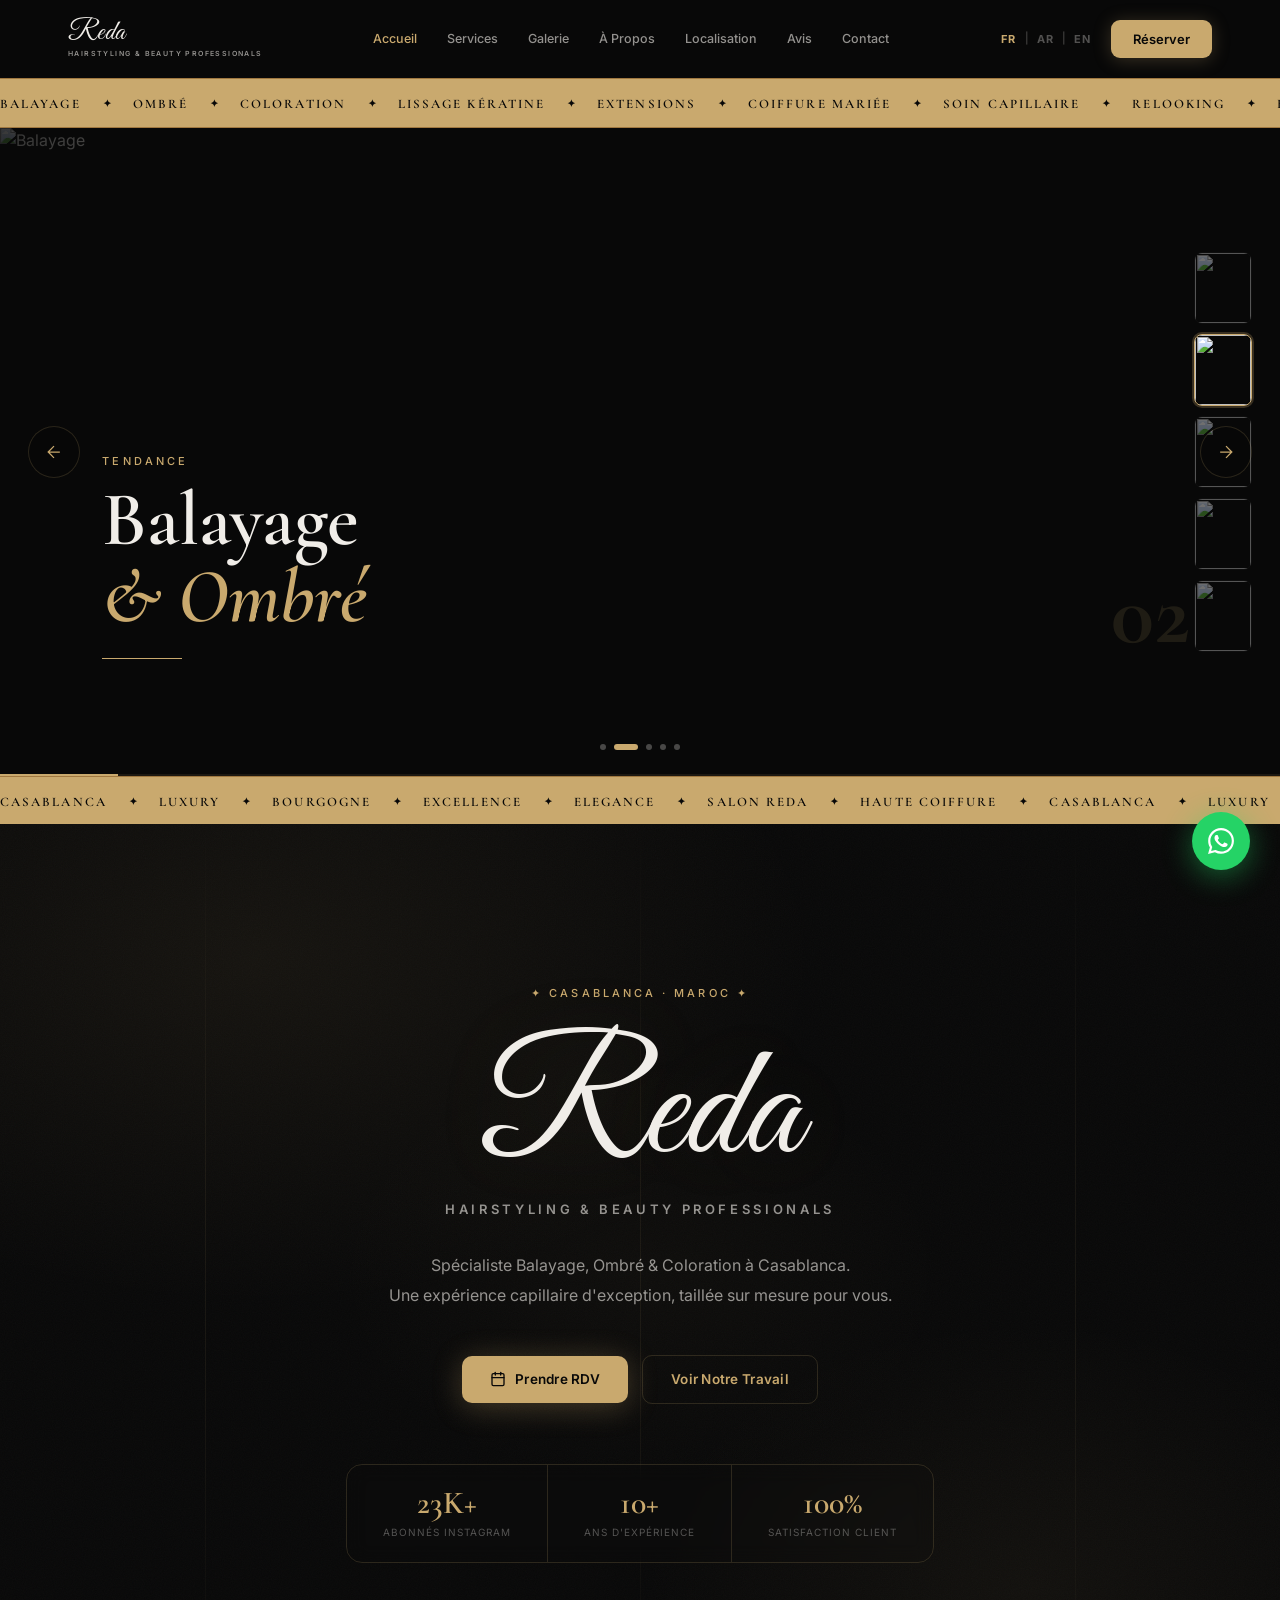
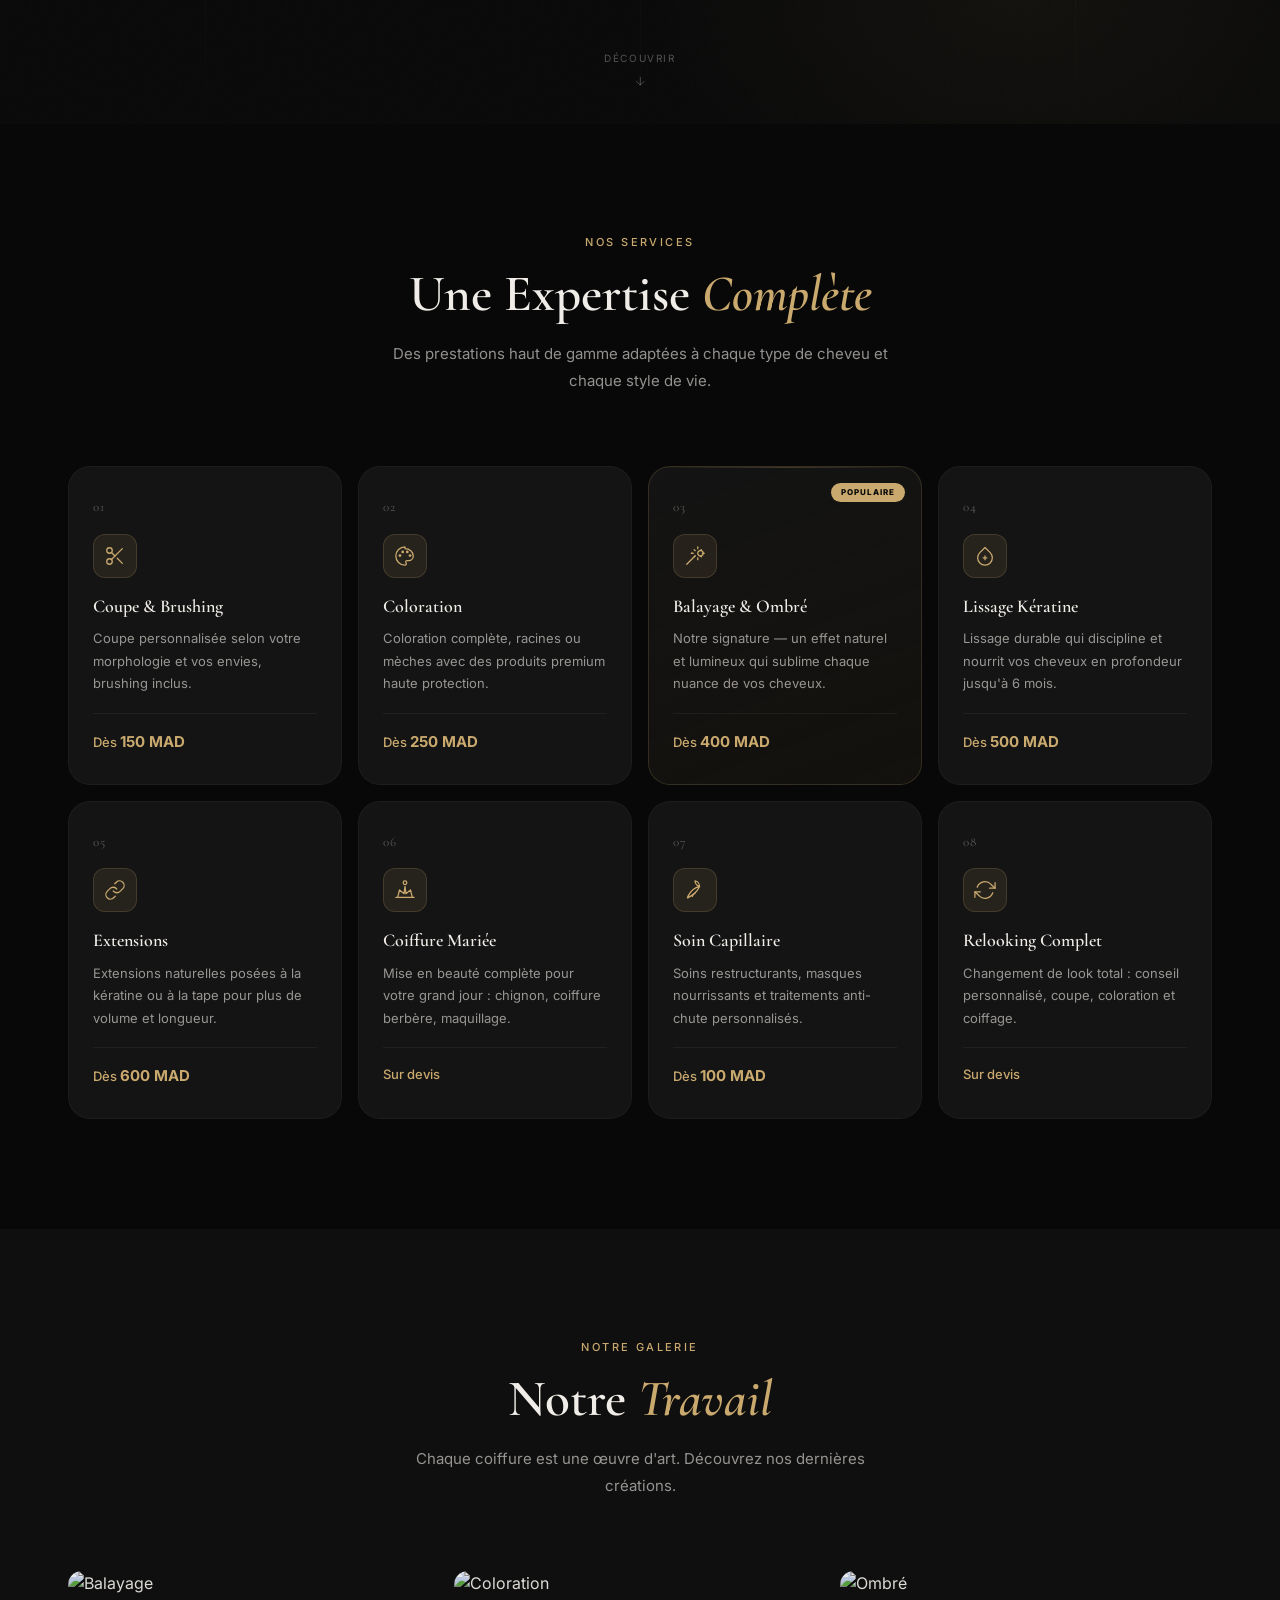
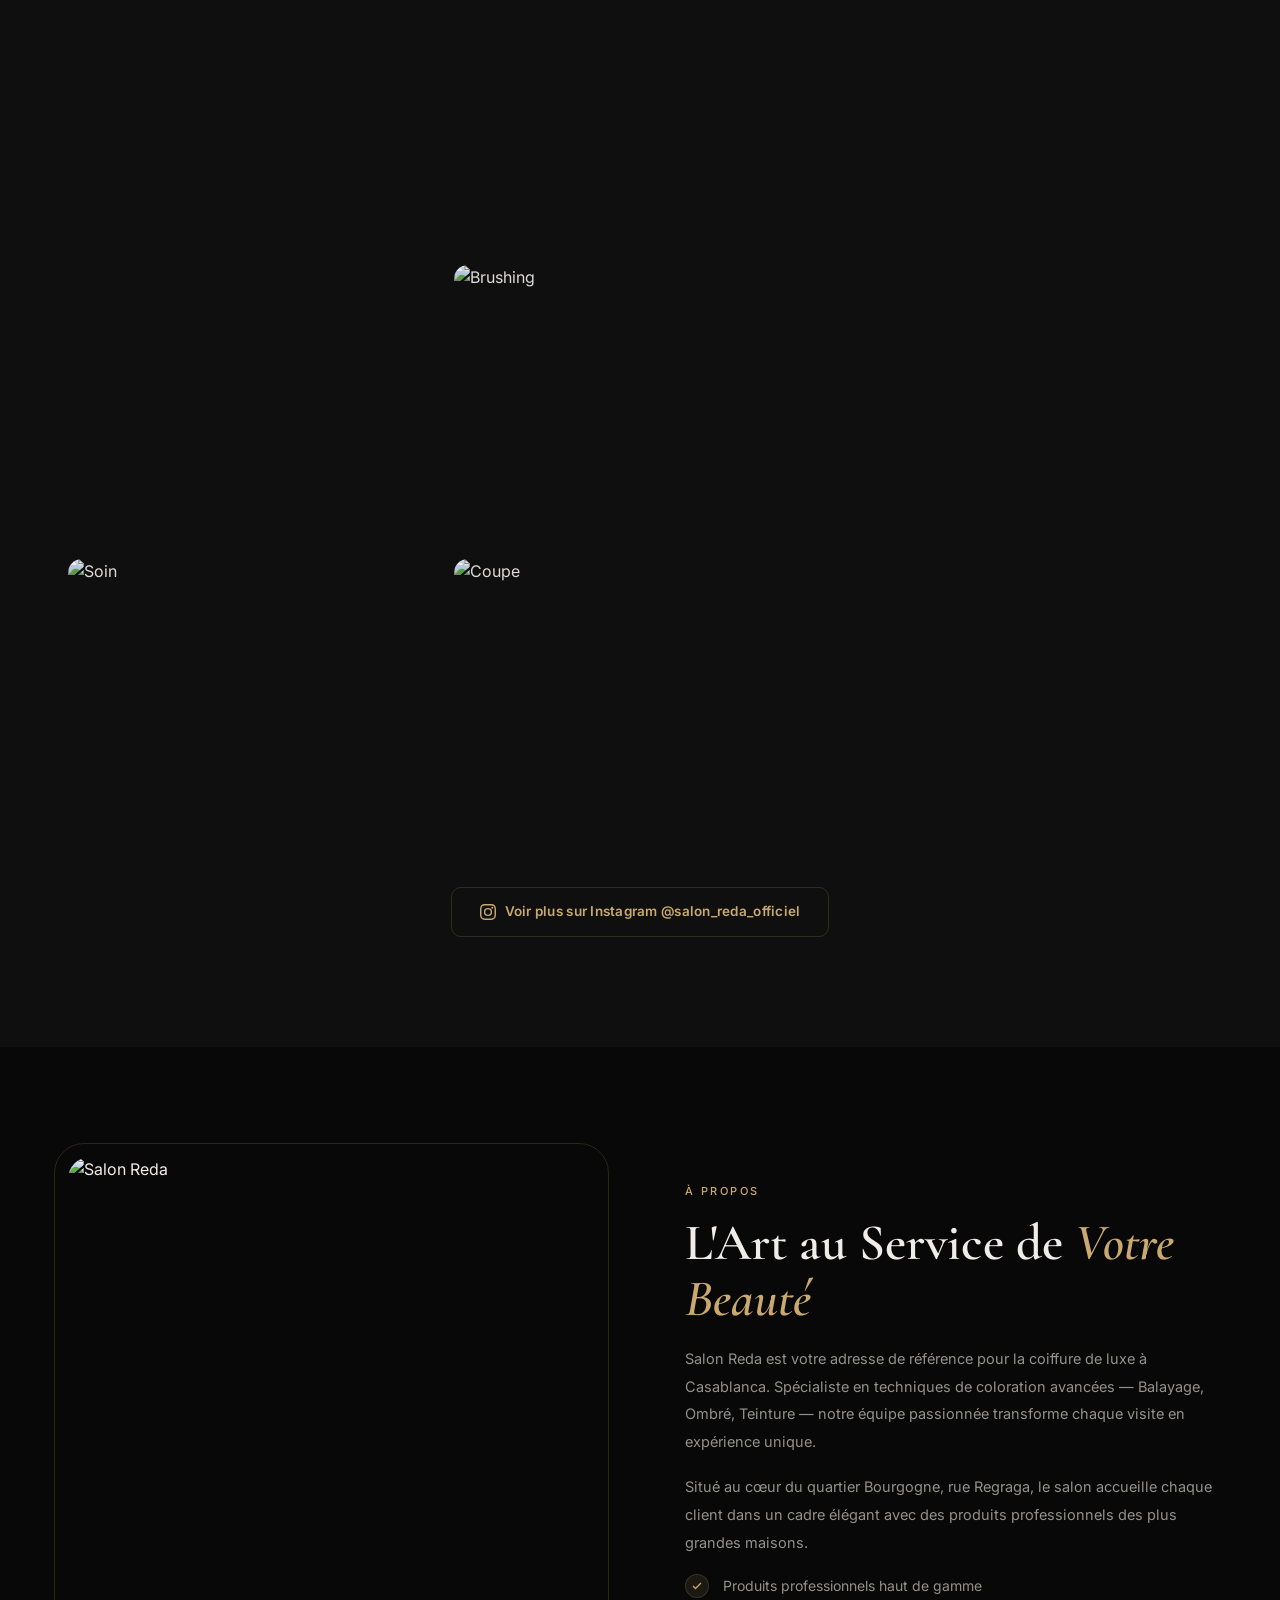
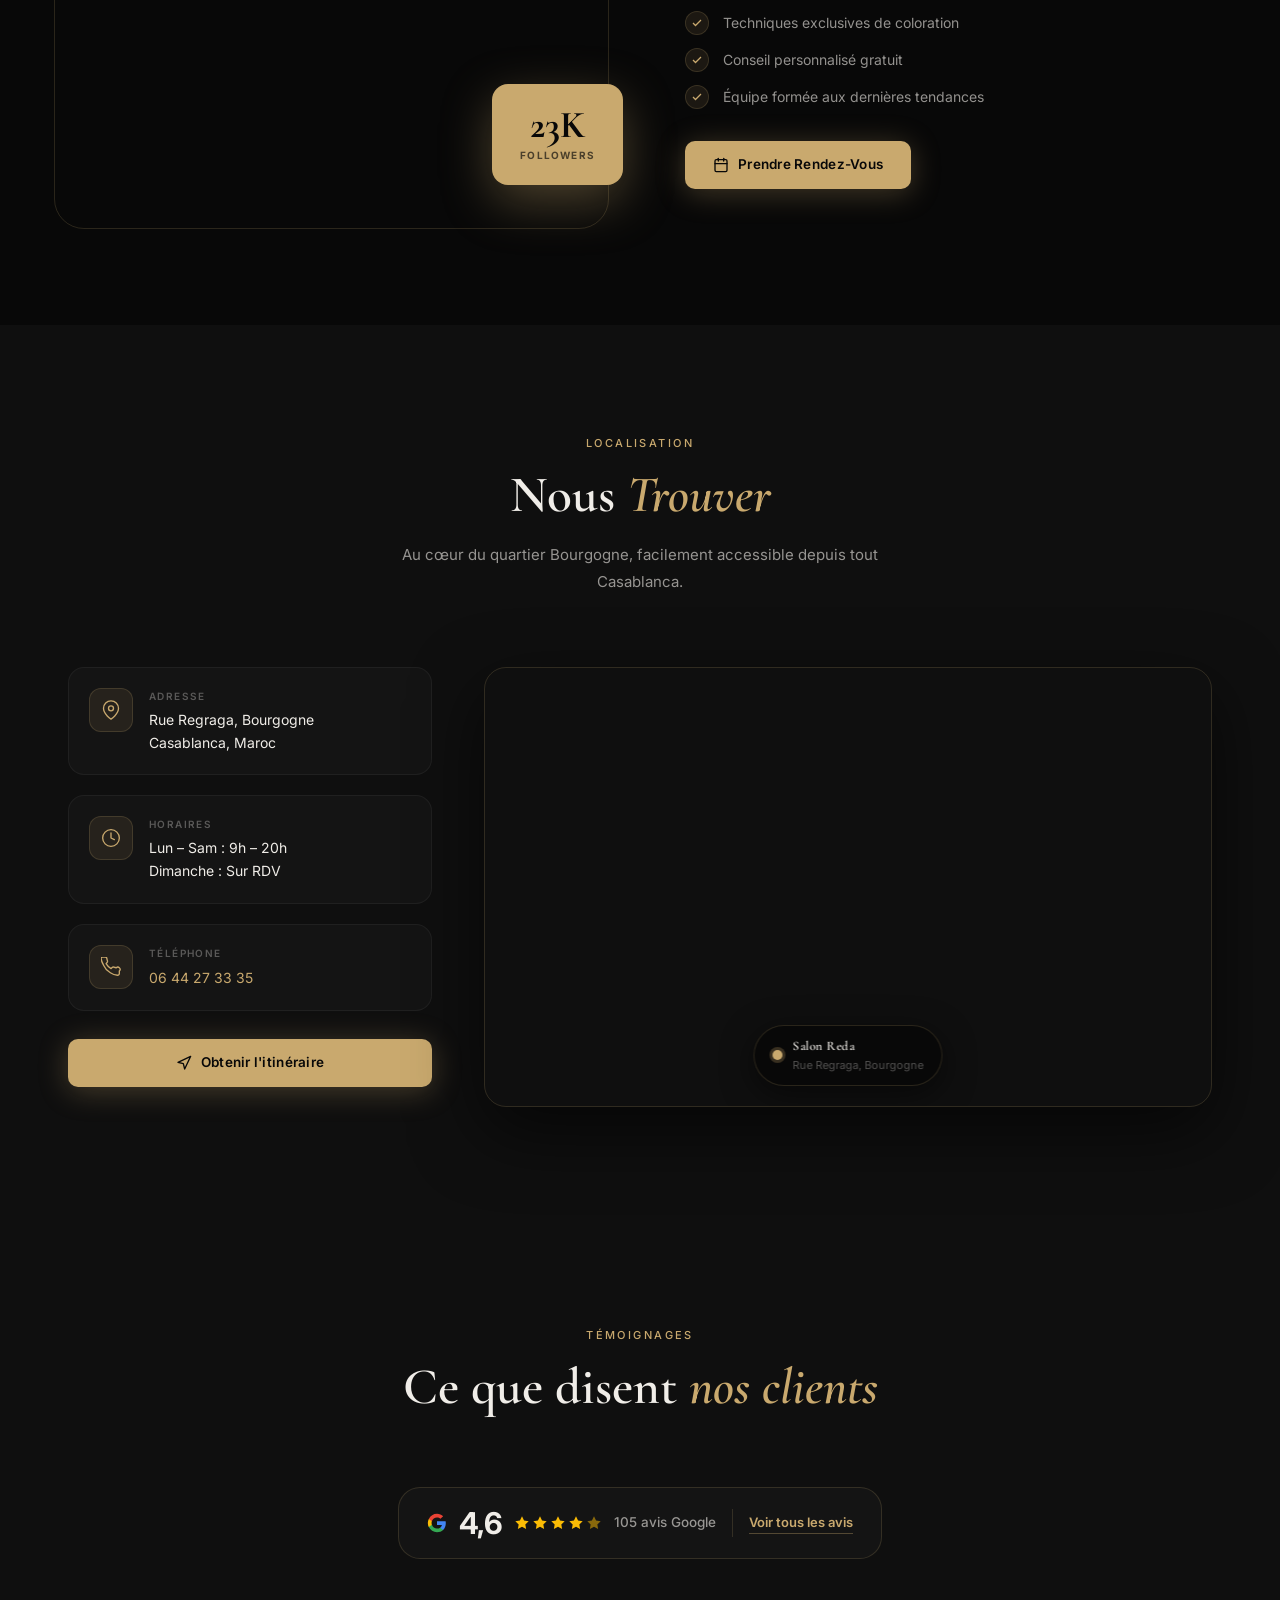
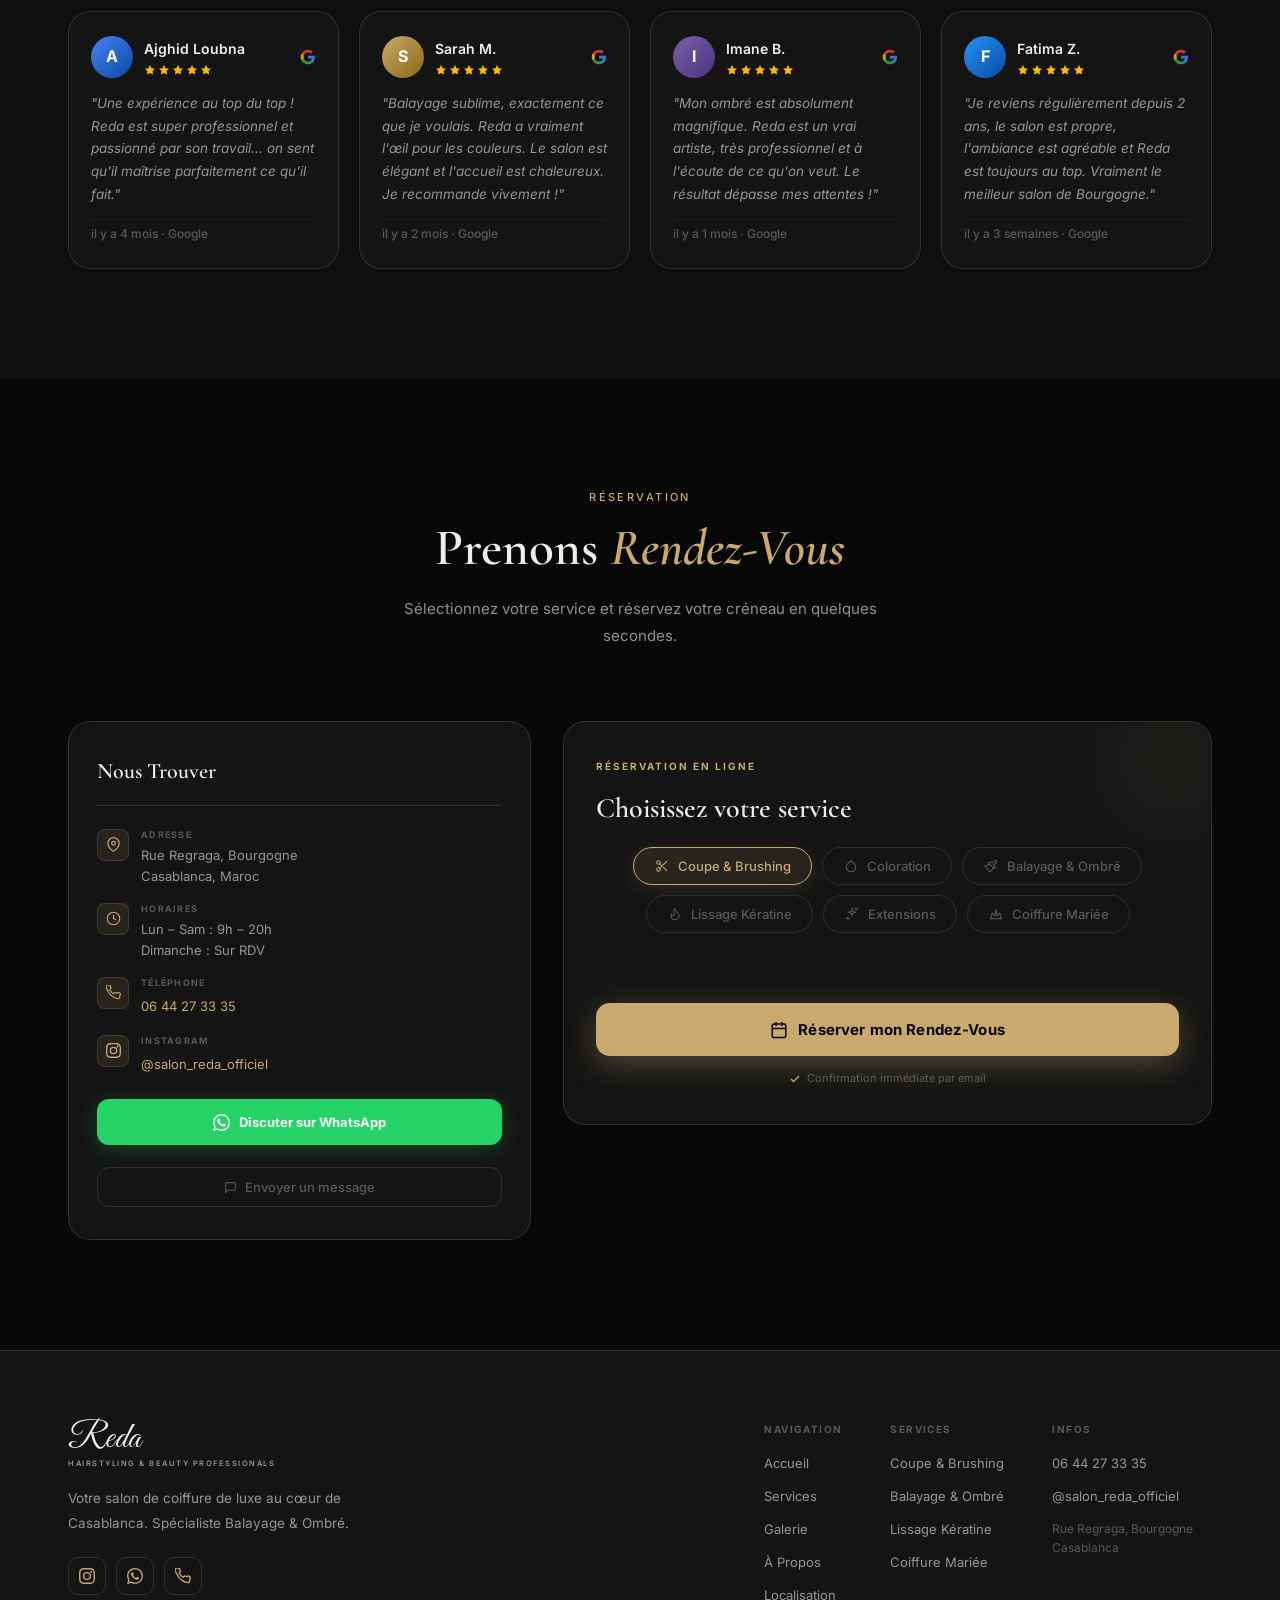
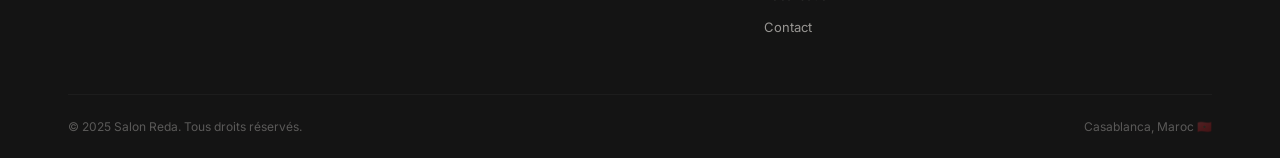
==== commit 2e47c700: "5try wowo" ====
--- a/index.html
+++ b/index.html
@@ -12,6 +12,34 @@
   <link rel="icon" type="image/png" sizes="32x32" href="favicon-32.png">
   <link rel="apple-touch-icon" href="favicon-32.png">
   <link rel="stylesheet" href="style.css">
+
+  <!-- Cal.com embed loader -->
+  <script type="text/javascript">
+    (function (C, A, L) {
+      let p = function (a, ar) { a.q.push(ar); };
+      let d = C.document;
+      C.Cal = C.Cal || function () {
+        let cal = C.Cal; let ar = arguments;
+        if (!cal.loaded) {
+          cal.ns = {}; cal.q = cal.q || [];
+          d.head.appendChild(d.createElement("script")).src = A;
+          cal.loaded = true;
+        }
+        if (ar[0] === L) {
+          const api = function () { p(api, arguments); };
+          const namespace = ar[1];
+          api.q = api.q || [];
+          if (typeof namespace === "string") {
+            cal.ns[namespace] = cal.ns[namespace] || api;
+            p(cal.ns[namespace], ar);
+            p(cal, [L, namespace, ar[2]]);
+          } else p(cal, ar);
+          return;
+        }
+        p(cal, ar);
+      };
+    })(window, "https://app.cal.com/embed/embed.js", "init");
+  </script>
 </head>
 <body>
 
@@ -32,6 +60,7 @@
         <a class="nav-link" href="#gallery" data-i18n="nav_gallery">Galerie</a>
         <a class="nav-link" href="#about" data-i18n="nav_about">À Propos</a>
         <a class="nav-link" href="#location" data-i18n="nav_location">Localisation</a>
+        <a class="nav-link" href="#reviews" data-i18n="nav_reviews">Avis</a>
         <a class="nav-link" href="#contact" data-i18n="nav_contact">Contact</a>
       </div>
       <div class="nav-right">
@@ -42,7 +71,8 @@
           <span class="lang-sep">|</span>
           <button class="lang-btn" data-lang="en">EN</button>
         </div>
-        <a href="https://wa.me/212644273335" target="_blank" class="nav-cta" data-i18n="nav_cta">Réserver</a>
+        <!-- Gold "Réserver" button → scrolls to #contact and opens calendar tab -->
+        <a href="#contact" class="nav-cta book-trigger" data-i18n="nav_cta">Réserver</a>
         <button class="nav-burger" id="burger" aria-label="Menu">
           <span></span><span></span><span></span>
         </button>
@@ -75,7 +105,6 @@
 
     <div class="showcase-stage">
       <div class="showcase-slides" id="showcaseSlides">
-
         <div class="showcase-slide active">
           <div class="slide-img-wrap">
             <img src="https://images.unsplash.com/photo-1560066984-138dadb4c035?w=1400&q=90&auto=format&fit=crop" alt="Coloration">
@@ -88,7 +117,6 @@
           </div>
           <div class="slide-num">01</div>
         </div>
-
         <div class="showcase-slide">
           <div class="slide-img-wrap">
             <img src="https://images.unsplash.com/photo-1522337360788-8b13dee7a37e?w=1400&q=90&auto=format&fit=crop" alt="Balayage">
@@ -101,7 +129,6 @@
           </div>
           <div class="slide-num">02</div>
         </div>
-
         <div class="showcase-slide">
           <div class="slide-img-wrap">
             <img src="https://images.unsplash.com/photo-1605497788044-5a32c7078486?w=1400&q=90&auto=format&fit=crop" alt="Brushing">
@@ -114,7 +141,6 @@
           </div>
           <div class="slide-num">03</div>
         </div>
-
         <div class="showcase-slide">
           <div class="slide-img-wrap">
             <img src="https://images.unsplash.com/photo-1519735777090-ec97162dc266?w=1400&q=90&auto=format&fit=crop" alt="Ombré">
@@ -127,7 +153,6 @@
           </div>
           <div class="slide-num">04</div>
         </div>
-
         <div class="showcase-slide">
           <div class="slide-img-wrap">
             <img src="https://images.unsplash.com/photo-1634449571010-02389ed0f9b0?w=1400&q=90&auto=format&fit=crop" alt="Soin">
@@ -140,7 +165,6 @@
           </div>
           <div class="slide-num">05</div>
         </div>
-
       </div>
 
       <button class="showcase-arrow showcase-prev" id="showcasePrev" aria-label="Précédent">
@@ -160,24 +184,12 @@
 
       <div class="showcase-progress"><div class="showcase-progress-bar" id="showcaseProgress"></div></div>
 
-
-
       <div class="showcase-strip" id="showcaseStrip">
-        <div class="strip-thumb active" data-idx="0">
-          <img src="https://images.unsplash.com/photo-1560066984-138dadb4c035?w=200&q=70&auto=format&fit=crop" alt="">
-        </div>
-        <div class="strip-thumb" data-idx="1">
-          <img src="https://images.unsplash.com/photo-1522337360788-8b13dee7a37e?w=200&q=70&auto=format&fit=crop" alt="">
-        </div>
-        <div class="strip-thumb" data-idx="2">
-          <img src="https://images.unsplash.com/photo-1605497788044-5a32c7078486?w=200&q=70&auto=format&fit=crop" alt="">
-        </div>
-        <div class="strip-thumb" data-idx="3">
-          <img src="https://images.unsplash.com/photo-1519735777090-ec97162dc266?w=200&q=70&auto=format&fit=crop" alt="">
-        </div>
-        <div class="strip-thumb" data-idx="4">
-          <img src="https://images.unsplash.com/photo-1634449571010-02389ed0f9b0?w=200&q=70&auto=format&fit=crop" alt="">
-        </div>
+        <div class="strip-thumb active" data-idx="0"><img src="https://images.unsplash.com/photo-1560066984-138dadb4c035?w=200&q=70&auto=format&fit=crop" alt=""></div>
+        <div class="strip-thumb" data-idx="1"><img src="https://images.unsplash.com/photo-1522337360788-8b13dee7a37e?w=200&q=70&auto=format&fit=crop" alt=""></div>
+        <div class="strip-thumb" data-idx="2"><img src="https://images.unsplash.com/photo-1605497788044-5a32c7078486?w=200&q=70&auto=format&fit=crop" alt=""></div>
+        <div class="strip-thumb" data-idx="3"><img src="https://images.unsplash.com/photo-1519735777090-ec97162dc266?w=200&q=70&auto=format&fit=crop" alt=""></div>
+        <div class="strip-thumb" data-idx="4"><img src="https://images.unsplash.com/photo-1634449571010-02389ed0f9b0?w=200&q=70&auto=format&fit=crop" alt=""></div>
       </div>
     </div>
 
@@ -218,8 +230,9 @@
       </div>
       <p class="hero-desc reveal" data-i18n="hero_desc">Spécialiste Balayage, Ombré &amp; Coloration à Casablanca.<br>Une expérience capillaire d'exception, taillée sur mesure pour vous.</p>
       <div class="hero-cta-group reveal">
-        <a href="https://wa.me/212644273335" target="_blank" class="btn btn-primary">
-          <svg width="16" height="16" viewBox="0 0 24 24" fill="currentColor"><path d="M17.472 14.382c-.297-.149-1.758-.867-2.03-.967-.273-.099-.471-.148-.67.15-.197.297-.767.966-.94 1.164-.173.199-.347.223-.644.075-.297-.15-1.255-.463-2.39-1.475-.883-.788-1.48-1.761-1.653-2.059-.173-.297-.018-.458.13-.606.134-.133.298-.347.446-.52.149-.174.198-.298.298-.497.099-.198.05-.371-.025-.52-.075-.149-.669-1.612-.916-2.207-.242-.579-.487-.5-.669-.51-.173-.008-.371-.01-.57-.01-.198 0-.52.074-.792.372-.272.297-1.04 1.016-1.04 2.479 0 1.462 1.065 2.875 1.213 3.074.149.198 2.096 3.2 5.077 4.487.709.306 1.262.489 1.694.625.712.227 1.36.195 1.871.118.571-.085 1.758-.719 2.006-1.413.248-.694.248-1.289.173-1.413-.074-.124-.272-.198-.57-.347m-5.421 7.403h-.004a9.87 9.87 0 01-5.031-1.378l-.361-.214-3.741.982.998-3.648-.235-.374a9.86 9.86 0 01-1.51-5.26c.001-5.45 4.436-9.884 9.888-9.884 2.64 0 5.122 1.03 6.988 2.898a9.825 9.825 0 012.893 6.994c-.003 5.45-4.437 9.884-9.885 9.884m8.413-18.297A11.815 11.815 0 0012.05 0C5.495 0 .16 5.335.157 11.892c0 2.096.547 4.142 1.588 5.945L.057 24l6.305-1.654a11.882 11.882 0 005.683 1.448h.005c6.554 0 11.89-5.335 11.893-11.893a11.821 11.821 0 00-3.48-8.413z"/></svg>
+        <!-- Book button → #contact calendar tab -->
+        <a href="#contact" class="btn btn-primary book-trigger">
+          <svg width="16" height="16" viewBox="0 0 24 24" fill="none" stroke="currentColor" stroke-width="2" stroke-linecap="round" stroke-linejoin="round"><rect x="3" y="4" width="18" height="18" rx="2"/><line x1="16" y1="2" x2="16" y2="6"/><line x1="8" y1="2" x2="8" y2="6"/><line x1="3" y1="10" x2="21" y2="10"/></svg>
           <span data-i18n="hero_cta1">Prendre RDV</span>
         </a>
         <a href="#gallery" class="btn btn-ghost" data-i18n="hero_cta2">Voir Notre Travail</a>
@@ -256,128 +269,79 @@
         <p class="section-sub" data-i18n="serv_sub">Des prestations haut de gamme adaptées à chaque type de cheveu et chaque style de vie.</p>
       </div>
       <div class="services-grid">
-
-        <!-- Scissors icon -->
         <div class="service-card reveal">
           <div class="service-number">01</div>
           <div class="service-icon">
-            <svg viewBox="0 0 24 24" fill="none" stroke="currentColor" stroke-width="1.4" stroke-linecap="round" stroke-linejoin="round">
-              <circle cx="6" cy="6" r="3"/><circle cx="6" cy="18" r="3"/>
-              <line x1="20" y1="4" x2="8.12" y2="15.88"/>
-              <line x1="14.47" y1="14.48" x2="20" y2="20"/>
-              <line x1="8.12" y1="8.12" x2="12" y2="12"/>
-            </svg>
+            <svg viewBox="0 0 24 24" fill="none" stroke="currentColor" stroke-width="1.4" stroke-linecap="round" stroke-linejoin="round"><circle cx="6" cy="6" r="3"/><circle cx="6" cy="18" r="3"/><line x1="20" y1="4" x2="8.12" y2="15.88"/><line x1="14.47" y1="14.48" x2="20" y2="20"/><line x1="8.12" y1="8.12" x2="12" y2="12"/></svg>
           </div>
           <h3 class="service-name" data-i18n="s1_name">Coupe &amp; Brushing</h3>
           <p class="service-desc" data-i18n="s1_desc">Coupe personnalisée selon votre morphologie et vos envies, brushing inclus.</p>
           <div class="service-price"><span data-i18n="from">Dès</span> <strong>150 MAD</strong></div>
         </div>
-
-        <!-- Color palette icon -->
         <div class="service-card reveal">
           <div class="service-number">02</div>
           <div class="service-icon">
-            <svg viewBox="0 0 24 24" fill="none" stroke="currentColor" stroke-width="1.4" stroke-linecap="round" stroke-linejoin="round">
-              <path d="M12 2C6.48 2 2 6.48 2 12s4.48 10 10 10c.83 0 1.5-.67 1.5-1.5 0-.39-.15-.74-.39-1.01-.23-.26-.38-.61-.38-.99 0-.83.67-1.5 1.5-1.5H16c2.76 0 5-2.24 5-5 0-4.42-4.03-8-9-8z"/>
-              <circle cx="6.5" cy="11.5" r="1.5" fill="currentColor" stroke="none"/>
-              <circle cx="9.5" cy="7.5" r="1.5" fill="currentColor" stroke="none"/>
-              <circle cx="14.5" cy="7.5" r="1.5" fill="currentColor" stroke="none"/>
-              <circle cx="17.5" cy="11.5" r="1.5" fill="currentColor" stroke="none"/>
-            </svg>
+            <svg viewBox="0 0 24 24" fill="none" stroke="currentColor" stroke-width="1.4" stroke-linecap="round" stroke-linejoin="round"><path d="M12 2C6.48 2 2 6.48 2 12s4.48 10 10 10c.83 0 1.5-.67 1.5-1.5 0-.39-.15-.74-.39-1.01-.23-.26-.38-.61-.38-.99 0-.83.67-1.5 1.5-1.5H16c2.76 0 5-2.24 5-5 0-4.42-4.03-8-9-8z"/><circle cx="6.5" cy="11.5" r="1.5" fill="currentColor" stroke="none"/><circle cx="9.5" cy="7.5" r="1.5" fill="currentColor" stroke="none"/><circle cx="14.5" cy="7.5" r="1.5" fill="currentColor" stroke="none"/><circle cx="17.5" cy="11.5" r="1.5" fill="currentColor" stroke="none"/></svg>
           </div>
           <h3 class="service-name" data-i18n="s2_name">Coloration</h3>
           <p class="service-desc" data-i18n="s2_desc">Coloration complète, racines ou mèches avec des produits premium haute protection.</p>
           <div class="service-price"><span data-i18n="from">Dès</span> <strong>250 MAD</strong></div>
         </div>
-
-        <!-- Sparkle/wand icon -->
         <div class="service-card reveal featured">
           <div class="service-badge" data-i18n="badge_pop">Populaire</div>
           <div class="service-number">03</div>
           <div class="service-icon">
-            <svg viewBox="0 0 24 24" fill="none" stroke="currentColor" stroke-width="1.4" stroke-linecap="round" stroke-linejoin="round">
-              <path d="M15 4V2M15 16v-2M8 9h2M20 9h2M17.8 11.8L19 13M17.8 6.2L19 5M12.2 11.8L11 13M12.2 6.2L11 5"/>
-              <path d="M15 9a3 3 0 1 1 0 0.01"/>
-              <path d="M3 21l9-9"/>
-            </svg>
+            <svg viewBox="0 0 24 24" fill="none" stroke="currentColor" stroke-width="1.4" stroke-linecap="round" stroke-linejoin="round"><path d="M15 4V2M15 16v-2M8 9h2M20 9h2M17.8 11.8L19 13M17.8 6.2L19 5M12.2 11.8L11 13M12.2 6.2L11 5"/><path d="M15 9a3 3 0 1 1 0 0.01"/><path d="M3 21l9-9"/></svg>
           </div>
           <h3 class="service-name" data-i18n="s3_name">Balayage &amp; Ombré</h3>
           <p class="service-desc" data-i18n="s3_desc">Notre signature — un effet naturel et lumineux qui sublime chaque nuance de vos cheveux.</p>
           <div class="service-price"><span data-i18n="from">Dès</span> <strong>400 MAD</strong></div>
         </div>
-
-        <!-- Droplets / treatment icon -->
         <div class="service-card reveal">
           <div class="service-number">04</div>
           <div class="service-icon">
-            <svg viewBox="0 0 24 24" fill="none" stroke="currentColor" stroke-width="1.4" stroke-linecap="round" stroke-linejoin="round">
-              <path d="M12 2.69l5.66 5.66a8 8 0 1 1-11.31 0z"/>
-              <path d="M12 12v4M10 14h4"/>
-            </svg>
+            <svg viewBox="0 0 24 24" fill="none" stroke="currentColor" stroke-width="1.4" stroke-linecap="round" stroke-linejoin="round"><path d="M12 2.69l5.66 5.66a8 8 0 1 1-11.31 0z"/><path d="M12 12v4M10 14h4"/></svg>
           </div>
           <h3 class="service-name" data-i18n="s4_name">Lissage Kératine</h3>
           <p class="service-desc" data-i18n="s4_desc">Lissage durable qui discipline et nourrit vos cheveux en profondeur jusqu'à 6 mois.</p>
           <div class="service-price"><span data-i18n="from">Dès</span> <strong>500 MAD</strong></div>
         </div>
-
-        <!-- Extensions / links icon -->
         <div class="service-card reveal">
           <div class="service-number">05</div>
           <div class="service-icon">
-            <svg viewBox="0 0 24 24" fill="none" stroke="currentColor" stroke-width="1.4" stroke-linecap="round" stroke-linejoin="round">
-              <path d="M10 13a5 5 0 0 0 7.54.54l3-3a5 5 0 0 0-7.07-7.07l-1.72 1.71"/>
-              <path d="M14 11a5 5 0 0 0-7.54-.54l-3 3a5 5 0 0 0 7.07 7.07l1.71-1.71"/>
-            </svg>
+            <svg viewBox="0 0 24 24" fill="none" stroke="currentColor" stroke-width="1.4" stroke-linecap="round" stroke-linejoin="round"><path d="M10 13a5 5 0 0 0 7.54.54l3-3a5 5 0 0 0-7.07-7.07l-1.72 1.71"/><path d="M14 11a5 5 0 0 0-7.54-.54l-3 3a5 5 0 0 0 7.07 7.07l1.71-1.71"/></svg>
           </div>
           <h3 class="service-name" data-i18n="s5_name">Extensions</h3>
           <p class="service-desc" data-i18n="s5_desc">Extensions naturelles posées à la kératine ou à la tape pour plus de volume et de longueur.</p>
           <div class="service-price"><span data-i18n="from">Dès</span> <strong>600 MAD</strong></div>
         </div>
-
-        <!-- Crown / bridal icon -->
         <div class="service-card reveal">
           <div class="service-number">06</div>
           <div class="service-icon">
-            <svg viewBox="0 0 24 24" fill="none" stroke="currentColor" stroke-width="1.4" stroke-linecap="round" stroke-linejoin="round">
-              <path d="M2 20h20M4 20l2-8 5 4 1-8 1 8 5-4 2 8"/>
-              <circle cx="12" cy="4" r="2"/>
-            </svg>
+            <svg viewBox="0 0 24 24" fill="none" stroke="currentColor" stroke-width="1.4" stroke-linecap="round" stroke-linejoin="round"><path d="M2 20h20M4 20l2-8 5 4 1-8 1 8 5-4 2 8"/><circle cx="12" cy="4" r="2"/></svg>
           </div>
           <h3 class="service-name" data-i18n="s6_name">Coiffure Mariée</h3>
           <p class="service-desc" data-i18n="s6_desc">Mise en beauté complète pour votre grand jour : chignon, coiffure berbère, maquillage.</p>
           <div class="service-price" data-i18n="on_quote">Sur devis</div>
         </div>
-
-        <!-- Leaf / care icon -->
         <div class="service-card reveal">
           <div class="service-number">07</div>
           <div class="service-icon">
-            <svg viewBox="0 0 24 24" fill="none" stroke="currentColor" stroke-width="1.4" stroke-linecap="round" stroke-linejoin="round">
-              <path d="M17 8C8 10 5.9 16.17 3.82 19.85a.5.5 0 0 0 .7.65C8.13 17.5 13.37 17 17 8z"/>
-              <path d="M17 8C17 3 12 2 12 2s0 5 5 6"/>
-              <path d="M9 19c.64-1.44 1.5-2.75 3-3.5"/>
-            </svg>
+            <svg viewBox="0 0 24 24" fill="none" stroke="currentColor" stroke-width="1.4" stroke-linecap="round" stroke-linejoin="round"><path d="M17 8C8 10 5.9 16.17 3.82 19.85a.5.5 0 0 0 .7.65C8.13 17.5 13.37 17 17 8z"/><path d="M17 8C17 3 12 2 12 2s0 5 5 6"/><path d="M9 19c.64-1.44 1.5-2.75 3-3.5"/></svg>
           </div>
           <h3 class="service-name" data-i18n="s7_name">Soin Capillaire</h3>
           <p class="service-desc" data-i18n="s7_desc">Soins restructurants, masques nourrissants et traitements anti-chute personnalisés.</p>
           <div class="service-price"><span data-i18n="from">Dès</span> <strong>100 MAD</strong></div>
         </div>
-
-        <!-- Refresh/makeover icon -->
         <div class="service-card reveal">
           <div class="service-number">08</div>
           <div class="service-icon">
-            <svg viewBox="0 0 24 24" fill="none" stroke="currentColor" stroke-width="1.4" stroke-linecap="round" stroke-linejoin="round">
-              <path d="M23 4v6h-6"/>
-              <path d="M1 20v-6h6"/>
-              <path d="M3.51 9a9 9 0 0 1 14.85-3.36L23 10M1 14l4.64 4.36A9 9 0 0 0 20.49 15"/>
-            </svg>
+            <svg viewBox="0 0 24 24" fill="none" stroke="currentColor" stroke-width="1.4" stroke-linecap="round" stroke-linejoin="round"><path d="M23 4v6h-6"/><path d="M1 20v-6h6"/><path d="M3.51 9a9 9 0 0 1 14.85-3.36L23 10M1 14l4.64 4.36A9 9 0 0 0 20.49 15"/></svg>
           </div>
           <h3 class="service-name" data-i18n="s8_name">Relooking Complet</h3>
           <p class="service-desc" data-i18n="s8_desc">Changement de look total : conseil personnalisé, coupe, coloration et coiffage.</p>
           <div class="service-price" data-i18n="on_quote">Sur devis</div>
         </div>
-
       </div>
     </div>
   </section>
@@ -445,33 +409,14 @@
           <p class="about-p" data-i18n="about_p1">Salon Reda est votre adresse de référence pour la coiffure de luxe à Casablanca. Spécialiste en techniques de coloration avancées — Balayage, Ombré, Teinture — notre équipe passionnée transforme chaque visite en expérience unique.</p>
           <p class="about-p" data-i18n="about_p2">Situé au cœur du quartier Bourgogne, rue Regraga, le salon accueille chaque client dans un cadre élégant avec des produits professionnels des plus grandes maisons.</p>
           <div class="about-features">
-            <div class="about-feat">
-              <div class="about-feat-icon">
-                <svg width="12" height="12" viewBox="0 0 24 24" fill="none" stroke="currentColor" stroke-width="2.5"><polyline points="20 6 9 17 4 12"/></svg>
-              </div>
-              <span data-i18n="feat1">Produits professionnels haut de gamme</span>
-            </div>
-            <div class="about-feat">
-              <div class="about-feat-icon">
-                <svg width="12" height="12" viewBox="0 0 24 24" fill="none" stroke="currentColor" stroke-width="2.5"><polyline points="20 6 9 17 4 12"/></svg>
-              </div>
-              <span data-i18n="feat2">Techniques exclusives de coloration</span>
-            </div>
-            <div class="about-feat">
-              <div class="about-feat-icon">
-                <svg width="12" height="12" viewBox="0 0 24 24" fill="none" stroke="currentColor" stroke-width="2.5"><polyline points="20 6 9 17 4 12"/></svg>
-              </div>
-              <span data-i18n="feat3">Conseil personnalisé gratuit</span>
-            </div>
-            <div class="about-feat">
-              <div class="about-feat-icon">
-                <svg width="12" height="12" viewBox="0 0 24 24" fill="none" stroke="currentColor" stroke-width="2.5"><polyline points="20 6 9 17 4 12"/></svg>
-              </div>
-              <span data-i18n="feat4">Équipe formée aux dernières tendances</span>
-            </div>
-          </div>
-          <a href="https://wa.me/212644273335" target="_blank" class="btn btn-primary" style="margin-top:32px;display:inline-flex;">
-            <svg width="16" height="16" viewBox="0 0 24 24" fill="currentColor"><path d="M17.472 14.382c-.297-.149-1.758-.867-2.03-.967-.273-.099-.471-.148-.67.15-.197.297-.767.966-.94 1.164-.173.199-.347.223-.644.075-.297-.15-1.255-.463-2.39-1.475-.883-.788-1.48-1.761-1.653-2.059-.173-.297-.018-.458.13-.606.134-.133.298-.347.446-.52.149-.174.198-.298.298-.497.099-.198.05-.371-.025-.52-.075-.149-.669-1.612-.916-2.207-.242-.579-.487-.5-.669-.51-.173-.008-.371-.01-.57-.01-.198 0-.52.074-.792.372-.272.297-1.04 1.016-1.04 2.479 0 1.462 1.065 2.875 1.213 3.074.149.198 2.096 3.2 5.077 4.487.709.306 1.262.489 1.694.625.712.227 1.36.195 1.871.118.571-.085 1.758-.719 2.006-1.413.248-.694.248-1.289.173-1.413-.074-.124-.272-.198-.57-.347m-5.421 7.403h-.004a9.87 9.87 0 01-5.031-1.378l-.361-.214-3.741.982.998-3.648-.235-.374a9.86 9.86 0 01-1.51-5.26c.001-5.45 4.436-9.884 9.888-9.884 2.64 0 5.122 1.03 6.988 2.898a9.825 9.825 0 012.893 6.994c-.003 5.45-4.437 9.884-9.885 9.884m8.413-18.297A11.815 11.815 0 0012.05 0C5.495 0 .16 5.335.157 11.892c0 2.096.547 4.142 1.588 5.945L.057 24l6.305-1.654a11.882 11.882 0 005.683 1.448h.005c6.554 0 11.89-5.335 11.893-11.893a11.821 11.821 0 00-3.48-8.413z"/></svg>
+            <div class="about-feat"><div class="about-feat-icon"><svg width="12" height="12" viewBox="0 0 24 24" fill="none" stroke="currentColor" stroke-width="2.5"><polyline points="20 6 9 17 4 12"/></svg></div><span data-i18n="feat1">Produits professionnels haut de gamme</span></div>
+            <div class="about-feat"><div class="about-feat-icon"><svg width="12" height="12" viewBox="0 0 24 24" fill="none" stroke="currentColor" stroke-width="2.5"><polyline points="20 6 9 17 4 12"/></svg></div><span data-i18n="feat2">Techniques exclusives de coloration</span></div>
+            <div class="about-feat"><div class="about-feat-icon"><svg width="12" height="12" viewBox="0 0 24 24" fill="none" stroke="currentColor" stroke-width="2.5"><polyline points="20 6 9 17 4 12"/></svg></div><span data-i18n="feat3">Conseil personnalisé gratuit</span></div>
+            <div class="about-feat"><div class="about-feat-icon"><svg width="12" height="12" viewBox="0 0 24 24" fill="none" stroke="currentColor" stroke-width="2.5"><polyline points="20 6 9 17 4 12"/></svg></div><span data-i18n="feat4">Équipe formée aux dernières tendances</span></div>
+          </div>
+          <!-- About CTA → also triggers calendar tab -->
+          <a href="#contact" class="btn btn-primary book-trigger" style="margin-top:32px;display:inline-flex;">
+            <svg width="16" height="16" viewBox="0 0 24 24" fill="none" stroke="currentColor" stroke-width="2" stroke-linecap="round" stroke-linejoin="round"><rect x="3" y="4" width="18" height="18" rx="2"/><line x1="16" y1="2" x2="16" y2="6"/><line x1="8" y1="2" x2="8" y2="6"/><line x1="3" y1="10" x2="21" y2="10"/></svg>
             <span data-i18n="about_cta">Prendre Rendez-Vous</span>
           </a>
         </div>
@@ -488,59 +433,38 @@
         <p class="section-sub" data-i18n="loc_sub">Au cœur du quartier Bourgogne, facilement accessible depuis tout Casablanca.</p>
       </div>
       <div class="location-grid">
-        <!-- Info cards -->
         <div class="location-info reveal">
           <div class="loc-card">
-            <div class="loc-card-icon">
-              <svg width="20" height="20" viewBox="0 0 24 24" fill="none" stroke="currentColor" stroke-width="1.6" stroke-linecap="round" stroke-linejoin="round">
-                <path d="M21 10c0 7-9 13-9 13S3 17 3 10a9 9 0 1 1 18 0z"/><circle cx="12" cy="10" r="3"/>
-              </svg>
-            </div>
+            <div class="loc-card-icon"><svg width="20" height="20" viewBox="0 0 24 24" fill="none" stroke="currentColor" stroke-width="1.6" stroke-linecap="round" stroke-linejoin="round"><path d="M21 10c0 7-9 13-9 13S3 17 3 10a9 9 0 1 1 18 0z"/><circle cx="12" cy="10" r="3"/></svg></div>
             <div class="loc-card-body">
               <div class="loc-card-label" data-i18n="c_addr">Adresse</div>
               <div class="loc-card-value">Rue Regraga, Bourgogne<br>Casablanca, Maroc</div>
             </div>
           </div>
           <div class="loc-card">
-            <div class="loc-card-icon">
-              <svg width="20" height="20" viewBox="0 0 24 24" fill="none" stroke="currentColor" stroke-width="1.6" stroke-linecap="round" stroke-linejoin="round">
-                <circle cx="12" cy="12" r="10"/>
-                <polyline points="12 6 12 12 16 14"/>
-              </svg>
-            </div>
+            <div class="loc-card-icon"><svg width="20" height="20" viewBox="0 0 24 24" fill="none" stroke="currentColor" stroke-width="1.6" stroke-linecap="round" stroke-linejoin="round"><circle cx="12" cy="12" r="10"/><polyline points="12 6 12 12 16 14"/></svg></div>
             <div class="loc-card-body">
               <div class="loc-card-label" data-i18n="c_hours">Horaires</div>
               <div class="loc-card-value" data-i18n="c_hours_val">Lun – Sam : 9h – 20h<br>Dimanche : Sur RDV</div>
             </div>
           </div>
           <div class="loc-card">
-            <div class="loc-card-icon">
-              <svg width="20" height="20" viewBox="0 0 24 24" fill="none" stroke="currentColor" stroke-width="1.6" stroke-linecap="round" stroke-linejoin="round">
-                <path d="M22 16.92v3a2 2 0 01-2.18 2 19.79 19.79 0 01-8.63-3.07A19.5 19.5 0 013.07 9.81a19.79 19.79 0 01-3.07-8.68A2 2 0 012 0h3a2 2 0 012 1.72 12.84 12.84 0 00.7 2.81 2 2 0 01-.45 2.11L6.09 7.91a16 16 0 006 6l1.27-1.27a2 2 0 012.11-.45 12.84 12.84 0 002.81.7A2 2 0 0122 16.92z"/>
-              </svg>
-            </div>
+            <div class="loc-card-icon"><svg width="20" height="20" viewBox="0 0 24 24" fill="none" stroke="currentColor" stroke-width="1.6" stroke-linecap="round" stroke-linejoin="round"><path d="M22 16.92v3a2 2 0 01-2.18 2 19.79 19.79 0 01-8.63-3.07A19.5 19.5 0 013.07 9.81a19.79 19.79 0 01-3.07-8.68A2 2 0 012 0h3a2 2 0 012 1.72 12.84 12.84 0 00.7 2.81 2 2 0 01-.45 2.11L6.09 7.91a16 16 0 006 6l1.27-1.27a2 2 0 012.11-.45 12.84 12.84 0 002.81.7A2 2 0 0122 16.92z"/></svg></div>
             <div class="loc-card-body">
               <div class="loc-card-label" data-i18n="c_phone">Téléphone</div>
               <a href="tel:+212644273335" class="loc-card-value loc-card-link">06 44 27 33 35</a>
             </div>
           </div>
           <a href="https://www.google.com/maps/dir/?api=1&destination=Rue+Regraga+Bourgogne+Casablanca+Maroc" target="_blank" class="btn btn-primary loc-directions-btn">
-            <svg width="16" height="16" viewBox="0 0 24 24" fill="none" stroke="currentColor" stroke-width="2" stroke-linecap="round" stroke-linejoin="round">
-              <polygon points="3 11 22 2 13 21 11 13 3 11"/>
-            </svg>
+            <svg width="16" height="16" viewBox="0 0 24 24" fill="none" stroke="currentColor" stroke-width="2" stroke-linecap="round" stroke-linejoin="round"><polygon points="3 11 22 2 13 21 11 13 3 11"/></svg>
             <span data-i18n="loc_directions">Obtenir l'itinéraire</span>
           </a>
         </div>
-
-        <!-- Embedded map -->
         <div class="location-map-wrap reveal">
           <div class="map-frame">
-            <iframe
-              title="Salon Reda — Rue Regraga, Bourgogne, Casablanca"
+            <iframe title="Salon Reda — Rue Regraga, Bourgogne, Casablanca"
               src="https://www.openstreetmap.org/export/embed.html?bbox=-7.6490%2C33.5870%2C-7.6290%2C33.5970&layer=mapnik&marker=33.5920%2C-7.6390"
-              width="100%" height="100%"
-              style="border:0;" allowfullscreen loading="lazy"
-              referrerpolicy="no-referrer-when-downgrade">
+              width="100%" height="100%" style="border:0;" allowfullscreen loading="lazy" referrerpolicy="no-referrer-when-downgrade">
             </iframe>
             <div class="map-pin-overlay">
               <div class="map-pin-card">
@@ -557,106 +481,280 @@
     </div>
   </section>
 
-  <!-- ═══════════ CONTACT ═══════════ -->
+  <!-- ═══════════ GOOGLE REVIEWS ═══════════ -->
+  <section class="section section-alt" id="reviews">
+    <div class="container">
+
+      <div class="section-header reveal">
+        <div class="section-eyebrow" data-i18n="rev_eyebrow">Témoignages</div>
+        <h2 class="section-title" data-i18n="rev_title">Ce que disent <em>nos clients</em></h2>
+      </div>
+
+      <!-- Google rating badge -->
+      <div class="google-badge reveal">
+        <div class="gbadge-logo">
+          <svg width="20" height="20" viewBox="0 0 48 48"><path fill="#4285F4" d="M45.12 24.5c0-1.56-.14-3.06-.4-4.5H24v8.51h11.84c-.51 2.75-2.06 5.08-4.39 6.64v5.52h7.11c4.16-3.83 6.56-9.47 6.56-16.17z"/><path fill="#34A853" d="M24 46c5.94 0 10.92-1.97 14.56-5.33l-7.11-5.52c-1.97 1.32-4.49 2.1-7.45 2.1-5.73 0-10.58-3.87-12.31-9.07H4.34v5.7C7.96 41.07 15.4 46 24 46z"/><path fill="#FBBC05" d="M11.69 28.18C11.25 26.86 11 25.45 11 24s.25-2.86.69-4.18v-5.7H4.34A21.991 21.991 0 0 0 2 24c0 3.55.85 6.91 2.34 9.88l7.35-5.7z"/><path fill="#EA4335" d="M24 10.75c3.23 0 6.13 1.11 8.41 3.29l6.31-6.31C34.91 4.18 29.93 2 24 2 15.4 2 7.96 6.93 4.34 14.12l7.35 5.7c1.73-5.2 6.58-9.07 12.31-9.07z"/></svg>
+        </div>
+        <div class="gbadge-score">4,6</div>
+        <div class="gbadge-stars">
+          <svg width="16" height="16" viewBox="0 0 24 24" fill="#FBBC05"><polygon points="12 2 15.09 8.26 22 9.27 17 14.14 18.18 21.02 12 17.77 5.82 21.02 7 14.14 2 9.27 8.91 8.26 12 2"/></svg>
+          <svg width="16" height="16" viewBox="0 0 24 24" fill="#FBBC05"><polygon points="12 2 15.09 8.26 22 9.27 17 14.14 18.18 21.02 12 17.77 5.82 21.02 7 14.14 2 9.27 8.91 8.26 12 2"/></svg>
+          <svg width="16" height="16" viewBox="0 0 24 24" fill="#FBBC05"><polygon points="12 2 15.09 8.26 22 9.27 17 14.14 18.18 21.02 12 17.77 5.82 21.02 7 14.14 2 9.27 8.91 8.26 12 2"/></svg>
+          <svg width="16" height="16" viewBox="0 0 24 24" fill="#FBBC05"><polygon points="12 2 15.09 8.26 22 9.27 17 14.14 18.18 21.02 12 17.77 5.82 21.02 7 14.14 2 9.27 8.91 8.26 12 2"/></svg>
+          <svg width="16" height="16" viewBox="0 0 24 24" fill="#FBBC05" opacity="0.5"><polygon points="12 2 15.09 8.26 22 9.27 17 14.14 18.18 21.02 12 17.77 5.82 21.02 7 14.14 2 9.27 8.91 8.26 12 2"/></svg>
+        </div>
+        <div class="gbadge-count" data-i18n="rev_count">105 avis Google</div>
+        <div class="gbadge-sep"></div>
+        <a href="https://www.google.com/maps/search/Salon+Reda+Officiel+Casablanca+Regraga" target="_blank" class="gbadge-link" data-i18n="rev_see_all">Voir tous les avis</a>
+      </div>
+
+      <!-- Review cards -->
+      <div class="reviews-grid">
+
+        <div class="review-card reveal">
+          <div class="review-header">
+            <div class="review-avatar">A</div>
+            <div class="review-author-info">
+              <div class="review-author">Ajghid Loubna</div>
+              <div class="review-stars">
+                <svg width="12" height="12" viewBox="0 0 24 24" fill="#FBBC05"><polygon points="12 2 15.09 8.26 22 9.27 17 14.14 18.18 21.02 12 17.77 5.82 21.02 7 14.14 2 9.27 8.91 8.26 12 2"/></svg>
+                <svg width="12" height="12" viewBox="0 0 24 24" fill="#FBBC05"><polygon points="12 2 15.09 8.26 22 9.27 17 14.14 18.18 21.02 12 17.77 5.82 21.02 7 14.14 2 9.27 8.91 8.26 12 2"/></svg>
+                <svg width="12" height="12" viewBox="0 0 24 24" fill="#FBBC05"><polygon points="12 2 15.09 8.26 22 9.27 17 14.14 18.18 21.02 12 17.77 5.82 21.02 7 14.14 2 9.27 8.91 8.26 12 2"/></svg>
+                <svg width="12" height="12" viewBox="0 0 24 24" fill="#FBBC05"><polygon points="12 2 15.09 8.26 22 9.27 17 14.14 18.18 21.02 12 17.77 5.82 21.02 7 14.14 2 9.27 8.91 8.26 12 2"/></svg>
+                <svg width="12" height="12" viewBox="0 0 24 24" fill="#FBBC05"><polygon points="12 2 15.09 8.26 22 9.27 17 14.14 18.18 21.02 12 17.77 5.82 21.02 7 14.14 2 9.27 8.91 8.26 12 2"/></svg>
+              </div>
+            </div>
+            <div class="review-google-icon"><svg width="16" height="16" viewBox="0 0 48 48"><path fill="#4285F4" d="M45.12 24.5c0-1.56-.14-3.06-.4-4.5H24v8.51h11.84c-.51 2.75-2.06 5.08-4.39 6.64v5.52h7.11c4.16-3.83 6.56-9.47 6.56-16.17z"/><path fill="#34A853" d="M24 46c5.94 0 10.92-1.97 14.56-5.33l-7.11-5.52c-1.97 1.32-4.49 2.1-7.45 2.1-5.73 0-10.58-3.87-12.31-9.07H4.34v5.7C7.96 41.07 15.4 46 24 46z"/><path fill="#FBBC05" d="M11.69 28.18C11.25 26.86 11 25.45 11 24s.25-2.86.69-4.18v-5.7H4.34A21.991 21.991 0 0 0 2 24c0 3.55.85 6.91 2.34 9.88l7.35-5.7z"/><path fill="#EA4335" d="M24 10.75c3.23 0 6.13 1.11 8.41 3.29l6.31-6.31C34.91 4.18 29.93 2 24 2 15.4 2 7.96 6.93 4.34 14.12l7.35 5.7c1.73-5.2 6.58-9.07 12.31-9.07z"/></svg></div>
+          </div>
+          <p class="review-text">"Une expérience au top du top ! Reda est super professionnel et passionné par son travail... on sent qu'il maîtrise parfaitement ce qu'il fait."</p>
+          <div class="review-meta" data-i18n="rev_date_1">il y a 4 mois · Google</div>
+        </div>
+
+        <div class="review-card reveal">
+          <div class="review-header">
+            <div class="review-avatar" style="background:linear-gradient(135deg,#C9A96E,#8B6914)">S</div>
+            <div class="review-author-info">
+              <div class="review-author">Sarah M.</div>
+              <div class="review-stars">
+                <svg width="12" height="12" viewBox="0 0 24 24" fill="#FBBC05"><polygon points="12 2 15.09 8.26 22 9.27 17 14.14 18.18 21.02 12 17.77 5.82 21.02 7 14.14 2 9.27 8.91 8.26 12 2"/></svg>
+                <svg width="12" height="12" viewBox="0 0 24 24" fill="#FBBC05"><polygon points="12 2 15.09 8.26 22 9.27 17 14.14 18.18 21.02 12 17.77 5.82 21.02 7 14.14 2 9.27 8.91 8.26 12 2"/></svg>
+                <svg width="12" height="12" viewBox="0 0 24 24" fill="#FBBC05"><polygon points="12 2 15.09 8.26 22 9.27 17 14.14 18.18 21.02 12 17.77 5.82 21.02 7 14.14 2 9.27 8.91 8.26 12 2"/></svg>
+                <svg width="12" height="12" viewBox="0 0 24 24" fill="#FBBC05"><polygon points="12 2 15.09 8.26 22 9.27 17 14.14 18.18 21.02 12 17.77 5.82 21.02 7 14.14 2 9.27 8.91 8.26 12 2"/></svg>
+                <svg width="12" height="12" viewBox="0 0 24 24" fill="#FBBC05"><polygon points="12 2 15.09 8.26 22 9.27 17 14.14 18.18 21.02 12 17.77 5.82 21.02 7 14.14 2 9.27 8.91 8.26 12 2"/></svg>
+              </div>
+            </div>
+            <div class="review-google-icon"><svg width="16" height="16" viewBox="0 0 48 48"><path fill="#4285F4" d="M45.12 24.5c0-1.56-.14-3.06-.4-4.5H24v8.51h11.84c-.51 2.75-2.06 5.08-4.39 6.64v5.52h7.11c4.16-3.83 6.56-9.47 6.56-16.17z"/><path fill="#34A853" d="M24 46c5.94 0 10.92-1.97 14.56-5.33l-7.11-5.52c-1.97 1.32-4.49 2.1-7.45 2.1-5.73 0-10.58-3.87-12.31-9.07H4.34v5.7C7.96 41.07 15.4 46 24 46z"/><path fill="#FBBC05" d="M11.69 28.18C11.25 26.86 11 25.45 11 24s.25-2.86.69-4.18v-5.7H4.34A21.991 21.991 0 0 0 2 24c0 3.55.85 6.91 2.34 9.88l7.35-5.7z"/><path fill="#EA4335" d="M24 10.75c3.23 0 6.13 1.11 8.41 3.29l6.31-6.31C34.91 4.18 29.93 2 24 2 15.4 2 7.96 6.93 4.34 14.12l7.35 5.7c1.73-5.2 6.58-9.07 12.31-9.07z"/></svg></div>
+          </div>
+          <p class="review-text">"Balayage sublime, exactement ce que je voulais. Reda a vraiment l'œil pour les couleurs. Le salon est élégant et l'accueil est chaleureux. Je recommande vivement !"</p>
+          <div class="review-meta" data-i18n="rev_date_2">il y a 2 mois · Google</div>
+        </div>
+
+        <div class="review-card reveal">
+          <div class="review-header">
+            <div class="review-avatar" style="background:linear-gradient(135deg,#7B5EA7,#4A3580)">I</div>
+            <div class="review-author-info">
+              <div class="review-author">Imane B.</div>
+              <div class="review-stars">
+                <svg width="12" height="12" viewBox="0 0 24 24" fill="#FBBC05"><polygon points="12 2 15.09 8.26 22 9.27 17 14.14 18.18 21.02 12 17.77 5.82 21.02 7 14.14 2 9.27 8.91 8.26 12 2"/></svg>
+                <svg width="12" height="12" viewBox="0 0 24 24" fill="#FBBC05"><polygon points="12 2 15.09 8.26 22 9.27 17 14.14 18.18 21.02 12 17.77 5.82 21.02 7 14.14 2 9.27 8.91 8.26 12 2"/></svg>
+                <svg width="12" height="12" viewBox="0 0 24 24" fill="#FBBC05"><polygon points="12 2 15.09 8.26 22 9.27 17 14.14 18.18 21.02 12 17.77 5.82 21.02 7 14.14 2 9.27 8.91 8.26 12 2"/></svg>
+                <svg width="12" height="12" viewBox="0 0 24 24" fill="#FBBC05"><polygon points="12 2 15.09 8.26 22 9.27 17 14.14 18.18 21.02 12 17.77 5.82 21.02 7 14.14 2 9.27 8.91 8.26 12 2"/></svg>
+                <svg width="12" height="12" viewBox="0 0 24 24" fill="#FBBC05"><polygon points="12 2 15.09 8.26 22 9.27 17 14.14 18.18 21.02 12 17.77 5.82 21.02 7 14.14 2 9.27 8.91 8.26 12 2"/></svg>
+              </div>
+            </div>
+            <div class="review-google-icon"><svg width="16" height="16" viewBox="0 0 48 48"><path fill="#4285F4" d="M45.12 24.5c0-1.56-.14-3.06-.4-4.5H24v8.51h11.84c-.51 2.75-2.06 5.08-4.39 6.64v5.52h7.11c4.16-3.83 6.56-9.47 6.56-16.17z"/><path fill="#34A853" d="M24 46c5.94 0 10.92-1.97 14.56-5.33l-7.11-5.52c-1.97 1.32-4.49 2.1-7.45 2.1-5.73 0-10.58-3.87-12.31-9.07H4.34v5.7C7.96 41.07 15.4 46 24 46z"/><path fill="#FBBC05" d="M11.69 28.18C11.25 26.86 11 25.45 11 24s.25-2.86.69-4.18v-5.7H4.34A21.991 21.991 0 0 0 2 24c0 3.55.85 6.91 2.34 9.88l7.35-5.7z"/><path fill="#EA4335" d="M24 10.75c3.23 0 6.13 1.11 8.41 3.29l6.31-6.31C34.91 4.18 29.93 2 24 2 15.4 2 7.96 6.93 4.34 14.12l7.35 5.7c1.73-5.2 6.58-9.07 12.31-9.07z"/></svg></div>
+          </div>
+          <p class="review-text">"Mon ombré est absolument magnifique. Reda est un vrai artiste, très professionnel et à l'écoute de ce qu'on veut. Le résultat dépasse mes attentes !"</p>
+          <div class="review-meta" data-i18n="rev_date_3">il y a 1 mois · Google</div>
+        </div>
+
+        <div class="review-card reveal">
+          <div class="review-header">
+            <div class="review-avatar" style="background:linear-gradient(135deg,#2196F3,#0D47A1)">F</div>
+            <div class="review-author-info">
+              <div class="review-author">Fatima Z.</div>
+              <div class="review-stars">
+                <svg width="12" height="12" viewBox="0 0 24 24" fill="#FBBC05"><polygon points="12 2 15.09 8.26 22 9.27 17 14.14 18.18 21.02 12 17.77 5.82 21.02 7 14.14 2 9.27 8.91 8.26 12 2"/></svg>
+                <svg width="12" height="12" viewBox="0 0 24 24" fill="#FBBC05"><polygon points="12 2 15.09 8.26 22 9.27 17 14.14 18.18 21.02 12 17.77 5.82 21.02 7 14.14 2 9.27 8.91 8.26 12 2"/></svg>
+                <svg width="12" height="12" viewBox="0 0 24 24" fill="#FBBC05"><polygon points="12 2 15.09 8.26 22 9.27 17 14.14 18.18 21.02 12 17.77 5.82 21.02 7 14.14 2 9.27 8.91 8.26 12 2"/></svg>
+                <svg width="12" height="12" viewBox="0 0 24 24" fill="#FBBC05"><polygon points="12 2 15.09 8.26 22 9.27 17 14.14 18.18 21.02 12 17.77 5.82 21.02 7 14.14 2 9.27 8.91 8.26 12 2"/></svg>
+                <svg width="12" height="12" viewBox="0 0 24 24" fill="#FBBC05"><polygon points="12 2 15.09 8.26 22 9.27 17 14.14 18.18 21.02 12 17.77 5.82 21.02 7 14.14 2 9.27 8.91 8.26 12 2"/></svg>
+              </div>
+            </div>
+            <div class="review-google-icon"><svg width="16" height="16" viewBox="0 0 48 48"><path fill="#4285F4" d="M45.12 24.5c0-1.56-.14-3.06-.4-4.5H24v8.51h11.84c-.51 2.75-2.06 5.08-4.39 6.64v5.52h7.11c4.16-3.83 6.56-9.47 6.56-16.17z"/><path fill="#34A853" d="M24 46c5.94 0 10.92-1.97 14.56-5.33l-7.11-5.52c-1.97 1.32-4.49 2.1-7.45 2.1-5.73 0-10.58-3.87-12.31-9.07H4.34v5.7C7.96 41.07 15.4 46 24 46z"/><path fill="#FBBC05" d="M11.69 28.18C11.25 26.86 11 25.45 11 24s.25-2.86.69-4.18v-5.7H4.34A21.991 21.991 0 0 0 2 24c0 3.55.85 6.91 2.34 9.88l7.35-5.7z"/><path fill="#EA4335" d="M24 10.75c3.23 0 6.13 1.11 8.41 3.29l6.31-6.31C34.91 4.18 29.93 2 24 2 15.4 2 7.96 6.93 4.34 14.12l7.35 5.7c1.73-5.2 6.58-9.07 12.31-9.07z"/></svg></div>
+          </div>
+          <p class="review-text">"Je reviens régulièrement depuis 2 ans, le salon est propre, l'ambiance est agréable et Reda est toujours au top. Vraiment le meilleur salon de Bourgogne."</p>
+          <div class="review-meta" data-i18n="rev_date_4">il y a 3 semaines · Google</div>
+        </div>
+
+      </div>
+
+    </div>
+  </section>
+
+  <!-- ═══════════ CONTACT + BOOKING ═══════════ -->
   <section class="section" id="contact">
     <div class="container">
+
       <div class="section-header reveal">
-        <div class="section-eyebrow" data-i18n="cont_eyebrow">Contact</div>
+        <div class="section-eyebrow" data-i18n="cont_eyebrow">Réservation</div>
         <h2 class="section-title" data-i18n="cont_title">Prenons <em>Rendez-Vous</em></h2>
-        <p class="section-sub" data-i18n="cont_sub">Contactez-nous via WhatsApp, téléphone ou remplissez le formulaire ci-dessous.</p>
-      </div>
-      <div class="contact-grid">
-        <div class="contact-info reveal">
-          <div class="contact-block">
-            <div class="contact-icon">
-              <svg width="20" height="20" viewBox="0 0 24 24" fill="none" stroke="currentColor" stroke-width="1.6" stroke-linecap="round" stroke-linejoin="round">
-                <path d="M21 10c0 7-9 13-9 13S3 17 3 10a9 9 0 1 1 18 0z"/><circle cx="12" cy="10" r="3"/>
-              </svg>
-            </div>
-            <div>
-              <div class="contact-lbl" data-i18n="c_addr">Adresse</div>
-              <div class="contact-val">Rue Regraga, Bourgogne<br>Casablanca, Maroc</div>
-            </div>
-          </div>
-          <div class="contact-block">
-            <div class="contact-icon">
-              <svg width="20" height="20" viewBox="0 0 24 24" fill="none" stroke="currentColor" stroke-width="1.6" stroke-linecap="round" stroke-linejoin="round">
-                <path d="M22 16.92v3a2 2 0 01-2.18 2 19.79 19.79 0 01-8.63-3.07A19.5 19.5 0 013.07 9.81a19.79 19.79 0 01-3.07-8.68A2 2 0 012 0h3a2 2 0 012 1.72 12.84 12.84 0 00.7 2.81 2 2 0 01-.45 2.11L6.09 7.91a16 16 0 006 6l1.27-1.27a2 2 0 012.11-.45 12.84 12.84 0 002.81.7A2 2 0 0122 16.92z"/>
-              </svg>
-            </div>
-            <div>
-              <div class="contact-lbl" data-i18n="c_phone">Téléphone</div>
-              <a href="tel:+212644273335" class="contact-val contact-link">06 44 27 33 35</a>
-            </div>
-          </div>
-          <div class="contact-block">
-            <div class="contact-icon">
-              <svg width="20" height="20" viewBox="0 0 24 24" fill="none" stroke="currentColor" stroke-width="1.6" stroke-linecap="round" stroke-linejoin="round">
-                <circle cx="12" cy="12" r="10"/>
-                <polyline points="12 6 12 12 16 14"/>
-              </svg>
-            </div>
-            <div>
-              <div class="contact-lbl" data-i18n="c_hours">Horaires</div>
-              <div class="contact-val" data-i18n="c_hours_val">Lun – Sam : 9h – 20h<br>Dimanche : Sur RDV</div>
-            </div>
-          </div>
-          <div class="contact-block">
-            <div class="contact-icon">
-              <svg width="20" height="20" viewBox="0 0 24 24" fill="currentColor"><path d="M12 2.163c3.204 0 3.584.012 4.85.07 3.252.148 4.771 1.691 4.919 4.919.058 1.265.069 1.645.069 4.849 0 3.205-.012 3.584-.069 4.849-.149 3.225-1.664 4.771-4.919 4.919-1.266.058-1.644.07-4.85.07-3.204 0-3.584-.012-4.849-.07-3.26-.149-4.771-1.699-4.919-4.92-.058-1.265-.07-1.644-.07-4.849 0-3.204.013-3.583.07-4.849.149-3.227 1.664-4.771 4.919-4.919 1.266-.057 1.645-.069 4.849-.069zM12 0C8.741 0 8.333.014 7.053.072 2.695.272.273 2.69.073 7.052.014 8.333 0 8.741 0 12c0 3.259.014 3.668.072 4.948.2 4.358 2.618 6.78 6.98 6.98C8.333 23.986 8.741 24 12 24c3.259 0 3.668-.014 4.948-.072 4.354-.2 6.782-2.618 6.979-6.98.059-1.28.073-1.689.073-4.948 0-3.259-.014-3.667-.072-4.947-.196-4.354-2.617-6.78-6.979-6.98C15.668.014 15.259 0 12 0zm0 5.838a6.162 6.162 0 100 12.324 6.162 6.162 0 000-12.324zM12 16a4 4 0 110-8 4 4 0 010 8zm6.406-11.845a1.44 1.44 0 100 2.881 1.44 1.44 0 000-2.881z"/></svg>
-            </div>
-            <div>
-              <div class="contact-lbl">Instagram</div>
-              <a href="https://www.instagram.com/salon_reda_officiel/" target="_blank" class="contact-val contact-link">@salon_reda_officiel</a>
-            </div>
-          </div>
-          <a href="https://wa.me/212644273335" target="_blank" class="whatsapp-btn">
-            <svg width="20" height="20" viewBox="0 0 24 24" fill="currentColor"><path d="M17.472 14.382c-.297-.149-1.758-.867-2.03-.967-.273-.099-.471-.148-.67.15-.197.297-.767.966-.94 1.164-.173.199-.347.223-.644.075-.297-.15-1.255-.463-2.39-1.475-.883-.788-1.48-1.761-1.653-2.059-.173-.297-.018-.458.13-.606.134-.133.298-.347.446-.52.149-.174.198-.298.298-.497.099-.198.05-.371-.025-.52-.075-.149-.669-1.612-.916-2.207-.242-.579-.487-.5-.669-.51-.173-.008-.371-.01-.57-.01-.198 0-.52.074-.792.372-.272.297-1.04 1.016-1.04 2.479 0 1.462 1.065 2.875 1.213 3.074.149.198 2.096 3.2 5.077 4.487.709.306 1.262.489 1.694.625.712.227 1.36.195 1.871.118.571-.085 1.758-.719 2.006-1.413.248-.694.248-1.289.173-1.413-.074-.124-.272-.198-.57-.347m-5.421 7.403h-.004a9.87 9.87 0 01-5.031-1.378l-.361-.214-3.741.982.998-3.648-.235-.374a9.86 9.86 0 01-1.51-5.26c.001-5.45 4.436-9.884 9.888-9.884 2.64 0 5.122 1.03 6.988 2.898a9.825 9.825 0 012.893 6.994c-.003 5.45-4.437 9.884-9.885 9.884m8.413-18.297A11.815 11.815 0 0012.05 0C5.495 0 .16 5.335.157 11.892c0 2.096.547 4.142 1.588 5.945L.057 24l6.305-1.654a11.882 11.882 0 005.683 1.448h.005c6.554 0 11.89-5.335 11.893-11.893a11.821 11.821 0 00-3.48-8.413z"/></svg>
+        <p class="section-sub" data-i18n="cont_sub">Sélectionnez votre service et réservez votre créneau en quelques secondes.</p>
+      </div>
+
+      <!-- Two-column layout: Contact info | Booking CTA -->
+      <div class="contact-booking-grid">
+
+        <!-- LEFT: Contact info card -->
+        <div class="contact-info-card reveal">
+          <div class="cic-title" data-i18n="cic_title">Nous Trouver</div>
+          <div class="cic-rows">
+            <div class="cic-row">
+              <div class="cic-icon">
+                <svg width="15" height="15" viewBox="0 0 24 24" fill="none" stroke="currentColor" stroke-width="1.8"><path d="M21 10c0 7-9 13-9 13S3 17 3 10a9 9 0 1 1 18 0z"/><circle cx="12" cy="10" r="3"/></svg>
+              </div>
+              <div>
+                <div class="cic-label" data-i18n="c_addr">Adresse</div>
+                <div class="cic-value">Rue Regraga, Bourgogne<br>Casablanca, Maroc</div>
+              </div>
+            </div>
+            <div class="cic-row">
+              <div class="cic-icon">
+                <svg width="15" height="15" viewBox="0 0 24 24" fill="none" stroke="currentColor" stroke-width="1.8"><circle cx="12" cy="12" r="10"/><polyline points="12 6 12 12 16 14"/></svg>
+              </div>
+              <div>
+                <div class="cic-label" data-i18n="c_hours">Horaires</div>
+                <div class="cic-value" data-i18n="c_hours_val">Lun – Sam : 9h – 20h<br>Dimanche : Sur RDV</div>
+              </div>
+            </div>
+            <div class="cic-row">
+              <div class="cic-icon">
+                <svg width="15" height="15" viewBox="0 0 24 24" fill="none" stroke="currentColor" stroke-width="1.8"><path d="M22 16.92v3a2 2 0 01-2.18 2 19.79 19.79 0 01-8.63-3.07A19.5 19.5 0 013.07 9.81a19.79 19.79 0 01-3.07-8.68A2 2 0 012 0h3a2 2 0 012 1.72 12.84 12.84 0 00.7 2.81 2 2 0 01-.45 2.11L6.09 7.91a16 16 0 006 6l1.27-1.27a2 2 0 012.11-.45 12.84 12.84 0 002.81.7A2 2 0 0122 16.92z"/></svg>
+              </div>
+              <div>
+                <div class="cic-label" data-i18n="c_phone">Téléphone</div>
+                <a href="tel:+212644273335" class="cic-value cic-link">06 44 27 33 35</a>
+              </div>
+            </div>
+            <div class="cic-row">
+              <div class="cic-icon">
+                <svg width="15" height="15" viewBox="0 0 24 24" fill="currentColor"><path d="M12 2.163c3.204 0 3.584.012 4.85.07 3.252.148 4.771 1.691 4.919 4.919.058 1.265.069 1.645.069 4.849 0 3.205-.012 3.584-.069 4.849-.149 3.225-1.664 4.771-4.919 4.919-1.266.058-1.644.07-4.85.07-3.204 0-3.584-.012-4.849-.07-3.26-.149-4.771-1.699-4.919-4.92-.058-1.265-.07-1.644-.07-4.849 0-3.204.013-3.583.07-4.849.149-3.227 1.664-4.771 4.919-4.919 1.266-.057 1.645-.069 4.849-.069zM12 0C8.741 0 8.333.014 7.053.072 2.695.272.273 2.69.073 7.052.014 8.333 0 8.741 0 12c0 3.259.014 3.668.072 4.948.2 4.358 2.618 6.78 6.98 6.98C8.333 23.986 8.741 24 12 24c3.259 0 3.668-.014 4.948-.072 4.354-.2 6.782-2.618 6.979-6.98.059-1.28.073-1.689.073-4.948 0-3.259-.014-3.667-.072-4.947-.196-4.354-2.617-6.78-6.979-6.98C15.668.014 15.259 0 12 0zm0 5.838a6.162 6.162 0 100 12.324 6.162 6.162 0 000-12.324zM12 16a4 4 0 110-8 4 4 0 010 8zm6.406-11.845a1.44 1.44 0 100 2.881 1.44 1.44 0 000-2.881z"/></svg>
+              </div>
+              <div>
+                <div class="cic-label">Instagram</div>
+                <a href="https://www.instagram.com/salon_reda_officiel/" target="_blank" class="cic-value cic-link">@salon_reda_officiel</a>
+              </div>
+            </div>
+          </div>
+          <!-- WhatsApp -->
+          <a href="https://wa.me/212644273335" target="_blank" class="cic-wa-btn">
+            <svg width="17" height="17" viewBox="0 0 24 24" fill="currentColor"><path d="M17.472 14.382c-.297-.149-1.758-.867-2.03-.967-.273-.099-.471-.148-.67.15-.197.297-.767.966-.94 1.164-.173.199-.347.223-.644.075-.297-.15-1.255-.463-2.39-1.475-.883-.788-1.48-1.761-1.653-2.059-.173-.297-.018-.458.13-.606.134-.133.298-.347.446-.52.149-.174.198-.298.298-.497.099-.198.05-.371-.025-.52-.075-.149-.669-1.612-.916-2.207-.242-.579-.487-.5-.669-.51-.173-.008-.371-.01-.57-.01-.198 0-.52.074-.792.372-.272.297-1.04 1.016-1.04 2.479 0 1.462 1.065 2.875 1.213 3.074.149.198 2.096 3.2 5.077 4.487.709.306 1.262.489 1.694.625.712.227 1.36.195 1.871.118.571-.085 1.758-.719 2.006-1.413.248-.694.248-1.289.173-1.413-.074-.124-.272-.198-.57-.347m-5.421 7.403h-.004a9.87 9.87 0 01-5.031-1.378l-.361-.214-3.741.982.998-3.648-.235-.374a9.86 9.86 0 01-1.51-5.26c.001-5.45 4.436-9.884 9.888-9.884 2.64 0 5.122 1.03 6.988 2.898a9.825 9.825 0 012.893 6.994c-.003 5.45-4.437 9.884-9.885 9.884m8.413-18.297A11.815 11.815 0 0012.05 0C5.495 0 .16 5.335.157 11.892c0 2.096.547 4.142 1.588 5.945L.057 24l6.305-1.654a11.882 11.882 0 005.683 1.448h.005c6.554 0 11.89-5.335 11.893-11.893a11.821 11.821 0 00-3.48-8.413z"/></svg>
             <span data-i18n="wa_btn">Discuter sur WhatsApp</span>
           </a>
-        </div>
-        <form class="contact-form reveal" id="contactForm" onsubmit="handleSubmit(event)">
-          <div class="form-row">
+          <!-- Message form toggle -->
+          <button class="cic-msg-toggle" id="toggleMsgBtn" onclick="toggleContactForm(this)">
+            <svg width="13" height="13" viewBox="0 0 24 24" fill="none" stroke="currentColor" stroke-width="2"><path d="M21 15a2 2 0 0 1-2 2H7l-4 4V5a2 2 0 0 1 2-2h14a2 2 0 0 1 2 2z"/></svg>
+            <span data-i18n="qc_msg">Envoyer un message</span>
+          </button>
+        </div>
+
+        <!-- RIGHT: Online booking card -->
+        <div class="booking-cta-card reveal">
+          <div class="bcc-eyebrow" data-i18n="bcc_eyebrow">Réservation en ligne</div>
+          <div class="bcc-title" data-i18n="bcc_title">Choisissez votre service</div>
+
+          <!-- Service chips -->
+          <div class="serv-chips bcc-chips" id="servChips">
+            <button class="serv-chip active" data-serv="Coupe &amp; Brushing">
+              <span class="serv-chip-icon"><svg width="14" height="14" viewBox="0 0 24 24" fill="none" stroke="currentColor" stroke-width="1.8" stroke-linecap="round"><circle cx="6" cy="6" r="3"/><circle cx="6" cy="18" r="3"/><line x1="20" y1="4" x2="8.12" y2="15.88"/><line x1="14.47" y1="14.48" x2="20" y2="20"/><line x1="8.12" y1="8.12" x2="12" y2="12"/></svg></span>
+              <span data-i18n="s1_name">Coupe &amp; Brushing</span>
+            </button>
+            <button class="serv-chip" data-serv="Coloration">
+              <span class="serv-chip-icon"><svg width="14" height="14" viewBox="0 0 24 24" fill="none" stroke="currentColor" stroke-width="1.8" stroke-linecap="round"><path d="M12 2.69l5.66 5.66a8 8 0 1 1-11.31 0z"/></svg></span>
+              <span data-i18n="s2_name">Coloration</span>
+            </button>
+            <button class="serv-chip" data-serv="Balayage &amp; Ombré">
+              <span class="serv-chip-icon"><svg width="14" height="14" viewBox="0 0 24 24" fill="none" stroke="currentColor" stroke-width="1.8" stroke-linecap="round"><path d="M18.37 2.63L14 7l-1.59-1.59a2 2 0 0 0-2.82 0L8 7l9 9 1.59-1.58a2 2 0 0 0 0-2.83L17 10l4.37-4.37a2.12 2.12 0 1 0-3-3z"/><path d="M9 8c-2 3-4 3.5-7 4l8 10c2-1 6-5 6-7"/></svg></span>
+              <span data-i18n="s3_name">Balayage &amp; Ombré</span>
+            </button>
+            <button class="serv-chip" data-serv="Lissage Kératine">
+              <span class="serv-chip-icon"><svg width="14" height="14" viewBox="0 0 24 24" fill="none" stroke="currentColor" stroke-width="1.8" stroke-linecap="round"><path d="M8.5 14.5A2.5 2.5 0 0 0 11 12c0-1.38-.5-2-1-3-1.072-2.143-.224-4.054 2-6 .5 2.5 2 4.9 4 6.5 2 1.6 3 3.5 3 5.5a7 7 0 1 1-14 0c0-1.153.433-2.294 1-3a2.5 2.5 0 0 0 2.5 2.5z"/></svg></span>
+              <span data-i18n="s4_name">Lissage Kératine</span>
+            </button>
+            <button class="serv-chip" data-serv="Extensions">
+              <span class="serv-chip-icon"><svg width="14" height="14" viewBox="0 0 24 24" fill="none" stroke="currentColor" stroke-width="1.8" stroke-linecap="round"><path d="M12 3l1.5 4.5L18 9l-4.5 1.5L12 15l-1.5-4.5L6 9l4.5-1.5z"/><path d="M19 2l.4 1.2 1.2.4-1.2.4L19 5l-.4-1.2L17.4 3.4l1.2-.4z"/><path d="M5 18l.4 1.2 1.2.4-1.2.4L5 21l-.4-1.2L3.4 19.4l1.2-.4z"/></svg></span>
+              <span data-i18n="s5_name">Extensions</span>
+            </button>
+            <button class="serv-chip" data-serv="Coiffure Mariée">
+              <span class="serv-chip-icon"><svg width="14" height="14" viewBox="0 0 24 24" fill="none" stroke="currentColor" stroke-width="1.8" stroke-linecap="round"><path d="M2 20h20M3 20l2.5-10 4.5 5L12 4l2 11 4.5-5L21 20"/></svg></span>
+              <span data-i18n="s6_name">Coiffure Mariée</span>
+            </button>
+          </div>
+
+          <!-- Cal.com popup trigger button -->
+          <button class="booking-cta-btn"
+                  data-cal-link="niima-folla-d4kdft/reservation-salon-reda"
+                  data-cal-namespace="reservation-salon-reda"
+                  data-cal-config='{"layout":"month_view","theme":"dark"}'>
+            <svg width="18" height="18" viewBox="0 0 24 24" fill="none" stroke="currentColor" stroke-width="2" stroke-linecap="round" stroke-linejoin="round"><rect x="3" y="4" width="18" height="18" rx="2"/><line x1="16" y1="2" x2="16" y2="6"/><line x1="8" y1="2" x2="8" y2="6"/><line x1="3" y1="10" x2="21" y2="10"/></svg>
+            <span data-i18n="bcc_cta">Réserver mon Rendez-Vous</span>
+          </button>
+
+          <div class="bcc-note">
+            <svg width="12" height="12" viewBox="0 0 24 24" fill="none" stroke="currentColor" stroke-width="2.5"><polyline points="20 6 9 17 4 12"/></svg>
+            <span data-i18n="bcc_note">Confirmation immédiate par email</span>
+          </div>
+        </div>
+
+      </div>
+
+      <!-- Collapsible contact form -->
+      <div id="rdv-message" style="display:none; margin-top:40px;">
+        <div class="contact-form-solo">
+          <form class="contact-form" id="contactForm" onsubmit="handleSubmit(event)">
+            <div class="form-row">
+              <div class="form-group">
+                <label data-i18n="f_name">Nom Complet</label>
+                <input type="text" placeholder="Votre nom" required data-i18n-placeholder="f_name_ph">
+              </div>
+              <div class="form-group">
+                <label data-i18n="f_phone">Téléphone</label>
+                <input type="tel" placeholder="06 XX XX XX XX" data-i18n-placeholder="f_phone_ph">
+              </div>
+            </div>
             <div class="form-group">
-              <label data-i18n="f_name">Nom Complet</label>
-              <input type="text" placeholder="Votre nom" required data-i18n-placeholder="f_name_ph">
+              <label data-i18n="f_service">Service Souhaité</label>
+              <select id="formServiceSelect">
+                <option value="" data-i18n="f_select">Choisir un service...</option>
+                <option data-i18n="s1_name">Coupe &amp; Brushing</option>
+                <option data-i18n="s2_name">Coloration</option>
+                <option data-i18n="s3_name">Balayage &amp; Ombré</option>
+                <option data-i18n="s4_name">Lissage Kératine</option>
+                <option data-i18n="s5_name">Extensions</option>
+                <option data-i18n="s6_name">Coiffure Mariée</option>
+                <option data-i18n="s7_name">Soin Capillaire</option>
+                <option data-i18n="s8_name">Relooking Complet</option>
+              </select>
             </div>
             <div class="form-group">
-              <label data-i18n="f_phone">Téléphone</label>
-              <input type="tel" placeholder="06 XX XX XX XX" data-i18n-placeholder="f_phone_ph">
-            </div>
-          </div>
-          <div class="form-group">
-            <label data-i18n="f_service">Service Souhaité</label>
-            <select>
-              <option value="" data-i18n="f_select">Choisir un service...</option>
-              <option data-i18n="s1_name">Coupe &amp; Brushing</option>
-              <option data-i18n="s2_name">Coloration</option>
-              <option data-i18n="s3_name">Balayage &amp; Ombré</option>
-              <option data-i18n="s4_name">Lissage Kératine</option>
-              <option data-i18n="s5_name">Extensions</option>
-              <option data-i18n="s6_name">Coiffure Mariée</option>
-              <option data-i18n="s7_name">Soin Capillaire</option>
-              <option data-i18n="s8_name">Relooking Complet</option>
-            </select>
-          </div>
-          <div class="form-group">
-            <label data-i18n="f_msg">Message</label>
-            <textarea rows="4" placeholder="Votre message ou préférence horaire..." data-i18n-placeholder="f_msg_ph"></textarea>
-          </div>
-          <button type="submit" class="btn btn-primary btn-full" id="submitBtn">
-            <span data-i18n="f_submit">Envoyer la Demande</span>
-          </button>
-          <div class="form-success" id="formSuccess">
-            <svg width="16" height="16" viewBox="0 0 24 24" fill="none" stroke="currentColor" stroke-width="2.5"><polyline points="20 6 9 17 4 12"/></svg>
-            <span data-i18n="f_success">Message envoyé ! Nous vous contacterons très bientôt.</span>
-          </div>
-          <div class="form-error" id="formError">
-            <svg width="16" height="16" viewBox="0 0 24 24" fill="none" stroke="currentColor" stroke-width="2"><circle cx="12" cy="12" r="10"/><line x1="12" y1="8" x2="12" y2="12"/><line x1="12" y1="16" x2="12.01" y2="16"/></svg>
-            <span data-i18n="f_error">Une erreur est survenue. Réessayez ou contactez-nous sur WhatsApp.</span>
-          </div>
-        </form>
-      </div>
+              <label data-i18n="f_msg">Message</label>
+              <textarea rows="4" placeholder="Votre message ou préférence horaire..." data-i18n-placeholder="f_msg_ph"></textarea>
+            </div>
+            <button type="submit" class="btn btn-primary btn-full" id="submitBtn">
+              <span data-i18n="f_submit">Envoyer la Demande</span>
+            </button>
+            <div class="form-success" id="formSuccess">
+              <svg width="16" height="16" viewBox="0 0 24 24" fill="none" stroke="currentColor" stroke-width="2.5"><polyline points="20 6 9 17 4 12"/></svg>
+              <span data-i18n="f_success">Message envoyé ! Nous vous contacterons très bientôt.</span>
+            </div>
+            <div class="form-error" id="formError">
+              <svg width="16" height="16" viewBox="0 0 24 24" fill="none" stroke="currentColor" stroke-width="2"><circle cx="12" cy="12" r="10"/><line x1="12" y1="8" x2="12" y2="12"/><line x1="12" y1="16" x2="12.01" y2="16"/></svg>
+              <span data-i18n="f_error">Une erreur est survenue. Réessayez ou contactez-nous sur WhatsApp.</span>
+            </div>
+          </form>
+        </div>
+      </div>
+
     </div>
   </section>
 
@@ -714,11 +812,55 @@
     </div>
   </footer>
 
-  <!-- WhatsApp Floating Button -->
   <a href="https://wa.me/212644273335" target="_blank" class="wa-float" aria-label="WhatsApp">
     <svg width="26" height="26" viewBox="0 0 24 24" fill="white"><path d="M17.472 14.382c-.297-.149-1.758-.867-2.03-.967-.273-.099-.471-.148-.67.15-.197.297-.767.966-.94 1.164-.173.199-.347.223-.644.075-.297-.15-1.255-.463-2.39-1.475-.883-.788-1.48-1.761-1.653-2.059-.173-.297-.018-.458.13-.606.134-.133.298-.347.446-.52.149-.174.198-.298.298-.497.099-.198.05-.371-.025-.52-.075-.149-.669-1.612-.916-2.207-.242-.579-.487-.5-.669-.51-.173-.008-.371-.01-.57-.01-.198 0-.52.074-.792.372-.272.297-1.04 1.016-1.04 2.479 0 1.462 1.065 2.875 1.213 3.074.149.198 2.096 3.2 5.077 4.487.709.306 1.262.489 1.694.625.712.227 1.36.195 1.871.118.571-.085 1.758-.719 2.006-1.413.248-.694.248-1.289.173-1.413-.074-.124-.272-.198-.57-.347m-5.421 7.403h-.004a9.87 9.87 0 01-5.031-1.378l-.361-.214-3.741.982.998-3.648-.235-.374a9.86 9.86 0 01-1.51-5.26c.001-5.45 4.436-9.884 9.888-9.884 2.64 0 5.122 1.03 6.988 2.898a9.825 9.825 0 012.893 6.994c-.003 5.45-4.437 9.884-9.885 9.884m8.413-18.297A11.815 11.815 0 0012.05 0C5.495 0 .16 5.335.157 11.892c0 2.096.547 4.142 1.588 5.945L.057 24l6.305-1.654a11.882 11.882 0 005.683 1.448h.005c6.554 0 11.89-5.335 11.893-11.893a11.821 11.821 0 00-3.48-8.413z"/></svg>
   </a>
 
+  <!-- ══ BOOKING SUCCESS OVERLAY ══ -->
+  <div id="bsOverlay" class="bso-overlay" style="display:none;" aria-hidden="true">
+    <div class="bso-backdrop" onclick="closeBSO()"></div>
+    <div class="bso-card" role="dialog" aria-modal="true">
+      <button class="bso-close" onclick="closeBSO()" aria-label="Fermer">
+        <svg width="16" height="16" viewBox="0 0 24 24" fill="none" stroke="currentColor" stroke-width="2.2" stroke-linecap="round"><line x1="18" y1="6" x2="6" y2="18"/><line x1="6" y1="6" x2="18" y2="18"/></svg>
+      </button>
+
+      <!-- Animated checkmark -->
+      <div class="bso-check-wrap">
+        <svg class="bso-check-svg" viewBox="0 0 52 52">
+          <circle class="bso-check-circle" cx="26" cy="26" r="24" fill="none"/>
+          <path class="bso-check-path" fill="none" d="M14 26.5l8 8 16-16"/>
+        </svg>
+      </div>
+
+      <div class="bso-eyebrow" data-i18n="bso_eyebrow">Réservation confirmée</div>
+      <h3 class="bso-title" data-i18n="bso_title">Votre Rendez-Vous<br>est Réservé !</h3>
+      <p class="bso-sub" data-i18n="bso_sub">Un email de confirmation vous a été envoyé avec tous les détails de votre rendez-vous.</p>
+
+      <!-- Dynamic booking details injected by JS -->
+      <div class="bso-details" id="bsoDetails"></div>
+
+      <!-- Salon strip -->
+      <div class="bso-salon-strip">
+        <div class="bso-salon-logo">Reda</div>
+        <div class="bso-salon-meta">
+          <div class="bso-salon-name">Salon Reda</div>
+          <div class="bso-salon-addr">Rue Regraga, Bourgogne · Casablanca</div>
+        </div>
+      </div>
+
+      <!-- Actions -->
+      <div class="bso-ctas">
+        <a href="https://wa.me/212644273335?text=Bonjour%2C+j%27ai+réservé+un+rendez-vous+en+ligne." target="_blank" class="bso-wa-btn">
+          <svg width="15" height="15" viewBox="0 0 24 24" fill="currentColor"><path d="M17.472 14.382c-.297-.149-1.758-.867-2.03-.967-.273-.099-.471-.148-.67.15-.197.297-.767.966-.94 1.164-.173.199-.347.223-.644.075-.297-.15-1.255-.463-2.39-1.475-.883-.788-1.48-1.761-1.653-2.059-.173-.297-.018-.458.13-.606.134-.133.298-.347.446-.52.149-.174.198-.298.298-.497.099-.198.05-.371-.025-.52-.075-.149-.669-1.612-.916-2.207-.242-.579-.487-.5-.669-.51-.173-.008-.371-.01-.57-.01-.198 0-.52.074-.792.372-.272.297-1.04 1.016-1.04 2.479 0 1.462 1.065 2.875 1.213 3.074.149.198 2.096 3.2 5.077 4.487.709.306 1.262.489 1.694.625.712.227 1.36.195 1.871.118.571-.085 1.758-.719 2.006-1.413.248-.694.248-1.289.173-1.413-.074-.124-.272-.198-.57-.347m-5.421 7.403h-.004a9.87 9.87 0 01-5.031-1.378l-.361-.214-3.741.982.998-3.648-.235-.374a9.86 9.86 0 01-1.51-5.26c.001-5.45 4.436-9.884 9.888-9.884 2.64 0 5.122 1.03 6.988 2.898a9.825 9.825 0 012.893 6.994c-.003 5.45-4.437 9.884-9.885 9.884m8.413-18.297A11.815 11.815 0 0012.05 0C5.495 0 .16 5.335.157 11.892c0 2.096.547 4.142 1.588 5.945L.057 24l6.305-1.654a11.882 11.882 0 005.683 1.448h.005c6.554 0 11.89-5.335 11.893-11.893a11.821 11.821 0 00-3.48-8.413z"/></svg>
+          <span data-i18n="bso_wa">Nous contacter</span>
+        </a>
+        <button class="bso-close-btn" onclick="closeBSO()">
+          <span data-i18n="bso_close">Fermer</span>
+        </button>
+      </div>
+    </div>
+  </div>
+
   <script src="main.js"></script>
 </body>
 </html>
--- a/style.css
+++ b/style.css
@@ -150,9 +150,7 @@
   background-image:url("data:image/svg+xml,%3Csvg viewBox='0 0 256 256' xmlns='http://www.w3.org/2000/svg'%3E%3Cfilter id='noise'%3E%3CfeTurbulence type='fractalNoise' baseFrequency='0.9' numOctaves='4' stitchTiles='stitch'/%3E%3C/filter%3E%3Crect width='100%25' height='100%25' filter='url(%23noise)'/%3E%3C/svg%3E");
   background-size:256px 256px;
 }
-.hero-lines {
-  position:absolute; inset:0; z-index:0; overflow:hidden;
-}
+.hero-lines { position:absolute; inset:0; z-index:0; overflow:hidden; }
 .hero-line {
   position:absolute; top:0; bottom:0; width:1px;
   background:linear-gradient(to bottom, transparent 0%, rgba(201,169,110,0.08) 40%, rgba(201,169,110,0.08) 60%, transparent 100%);
@@ -194,15 +192,11 @@
   gap:0; border:1px solid var(--gold-border); border-radius:16px;
   overflow:hidden; backdrop-filter:blur(10px);
 }
-.hero-stat {
-  text-align:center; padding:22px 36px;
-  border-right:1px solid var(--gold-border);
-}
+.hero-stat { text-align:center; padding:22px 36px; border-right:1px solid var(--gold-border); }
 .hero-stat:last-child { border-right:none; }
 .hero-stat-val {
   font-family:'Cormorant Garamond',serif;
-  font-size:32px; font-weight:600; color:var(--gold);
-  line-height:1;
+  font-size:32px; font-weight:600; color:var(--gold); line-height:1;
 }
 .hero-stat-lbl {
   font-size:10px; color:var(--text-muted); margin-top:5px;
@@ -222,7 +216,6 @@
   50%      { transform:translateX(-50%) translateY(7px); }
 }
 
-/* Entrance animations */
 @keyframes fadeUp {
   from { opacity:0; transform:translateY(24px); }
   to   { opacity:1; transform:translateY(0); }
@@ -255,9 +248,7 @@
 }
 
 /* ══════ SERVICES ══════ */
-.services-grid {
-  display:grid; grid-template-columns:repeat(4,1fr); gap:16px;
-}
+.services-grid { display:grid; grid-template-columns:repeat(4,1fr); gap:16px; }
 .service-card {
   background:var(--card); border:1px solid rgba(255,255,255,0.04);
   border-radius:var(--r-lg); padding:30px 24px;
@@ -269,16 +260,9 @@
   background:linear-gradient(90deg,transparent,var(--gold-glow),transparent);
   opacity:0; transition:opacity 0.35s;
 }
-.service-card:hover {
-  border-color:var(--gold-border);
-  transform:translateY(-5px);
-  box-shadow:0 24px 60px rgba(0,0,0,0.55), 0 0 0 1px var(--gold-dim);
-}
+.service-card:hover { border-color:var(--gold-border); transform:translateY(-5px); box-shadow:0 24px 60px rgba(0,0,0,0.55), 0 0 0 1px var(--gold-dim); }
 .service-card:hover::after { opacity:1; }
-.service-card.featured {
-  border-color:var(--gold-border);
-  background:linear-gradient(160deg,var(--card) 0%,rgba(201,169,110,0.06) 100%);
-}
+.service-card.featured { border-color:var(--gold-border); background:linear-gradient(160deg,var(--card) 0%,rgba(201,169,110,0.06) 100%); }
 .service-card.featured::after { opacity:1; }
 .service-badge {
   position:absolute; top:16px; right:16px;
@@ -286,329 +270,121 @@
   font-size:8px; font-weight:800; letter-spacing:0.12em; text-transform:uppercase;
   padding:3px 10px; border-radius:20px;
 }
-.service-number {
-  font-family:'Cormorant Garamond',serif;
-  font-size:13px; color:var(--text-muted); margin-bottom:16px;
-  letter-spacing:0.1em;
-}
-
-/* ── SVG Service Icons ── */
+.service-number { font-family:'Cormorant Garamond',serif; font-size:13px; color:var(--text-muted); margin-bottom:16px; letter-spacing:0.1em; }
 .service-icon {
   width:44px; height:44px; margin-bottom:18px;
   display:flex; align-items:center; justify-content:center;
   background:var(--gold-dim); border:1px solid var(--gold-border);
-  border-radius:12px;
-  color:var(--gold);
+  border-radius:12px; color:var(--gold);
   transition:all 0.35s cubic-bezier(0.22,1,0.36,1);
 }
 .service-icon svg { width:22px; height:22px; transition:transform 0.35s cubic-bezier(0.22,1,0.36,1); }
-.service-card:hover .service-icon {
-  background:var(--gold);
-  border-color:var(--gold);
-  color:#080808;
-  box-shadow:0 6px 24px rgba(201,169,110,0.35);
-}
+.service-card:hover .service-icon { background:var(--gold); border-color:var(--gold); color:#080808; box-shadow:0 6px 24px rgba(201,169,110,0.35); }
 .service-card:hover .service-icon svg { transform:scale(1.12); }
-
-.service-name {
-  font-family:'Cormorant Garamond',serif;
-  font-size:18px; font-weight:600; color:var(--text); margin-bottom:10px; line-height:1.2;
-}
+.service-name { font-family:'Cormorant Garamond',serif; font-size:18px; font-weight:600; color:var(--text); margin-bottom:10px; line-height:1.2; }
 .service-desc { font-size:13px; color:var(--text-dim); line-height:1.72; margin-bottom:18px; }
-.service-price {
-  font-size:13px; color:var(--gold); font-weight:500;
-  padding-top:16px; border-top:1px solid rgba(255,255,255,0.05);
-}
+.service-price { font-size:13px; color:var(--gold); font-weight:500; padding-top:16px; border-top:1px solid rgba(255,255,255,0.05); }
 .service-price strong { font-size:15px; font-weight:700; }
 
 /* ══════ GALLERY ══════ */
-.gallery-grid {
-  display:grid;
-  grid-template-columns:repeat(3,1fr);
-  grid-auto-rows:280px;
-  gap:14px;
-}
-.gallery-item {
-  position:relative; overflow:hidden;
-  border-radius:var(--r); cursor:pointer;
-}
+.gallery-grid { display:grid; grid-template-columns:repeat(3,1fr); grid-auto-rows:280px; gap:14px; }
+.gallery-item { position:relative; overflow:hidden; border-radius:var(--r); cursor:pointer; }
 .gallery-item.g-tall { grid-row:span 2; }
 .gallery-item.g-wide { grid-column:span 2; }
-.gallery-item img {
-  width:100%; height:100%; object-fit:cover;
-  transition:transform 0.7s cubic-bezier(0.22,1,0.36,1);
-  filter:brightness(0.92) saturate(0.9);
-}
-.gallery-item:hover img {
-  transform:scale(1.08);
-  filter:brightness(0.85) saturate(1.0);
-}
-.gallery-overlay {
-  position:absolute; inset:0;
-  background:linear-gradient(to top,rgba(8,8,8,0.8) 0%,rgba(8,8,8,0.2) 50%,transparent 100%);
-  display:flex; align-items:flex-end; padding:22px;
-  opacity:0; transition:opacity 0.35s;
-}
+.gallery-item img { width:100%; height:100%; object-fit:cover; transition:transform 0.7s cubic-bezier(0.22,1,0.36,1); filter:brightness(0.92) saturate(0.9); }
+.gallery-item:hover img { transform:scale(1.08); filter:brightness(0.85) saturate(1.0); }
+.gallery-overlay { position:absolute; inset:0; background:linear-gradient(to top,rgba(8,8,8,0.8) 0%,rgba(8,8,8,0.2) 50%,transparent 100%); display:flex; align-items:flex-end; padding:22px; opacity:0; transition:opacity 0.35s; }
 .gallery-item:hover .gallery-overlay { opacity:1; }
-.gallery-overlay span {
-  font-family:'Cormorant Garamond',serif;
-  font-size:17px; font-weight:600; color:var(--text);
-  letter-spacing:0.04em;
-}
+.gallery-overlay span { font-family:'Cormorant Garamond',serif; font-size:17px; font-weight:600; color:var(--text); letter-spacing:0.04em; }
 .gallery-footer { text-align:center; margin-top:48px; }
 
 /* ══════ ABOUT ══════ */
-.about-grid {
-  display:grid; grid-template-columns:1fr 1fr; gap:90px; align-items:center;
-}
+.about-grid { display:grid; grid-template-columns:1fr 1fr; gap:90px; align-items:center; }
 .about-img-wrap { position:relative; }
-.about-img-wrap img {
-  width:100%; aspect-ratio:4/5; object-fit:cover;
-  border-radius:var(--r-lg);
-}
-.about-img-deco {
-  position:absolute; inset:-14px; border-radius:30px;
-  border:1px solid var(--gold-border); z-index:-1; pointer-events:none;
-}
-.about-img-badge {
-  position:absolute; bottom:30px; right:-28px;
-  background:var(--gold); padding:22px 28px; border-radius:16px;
-  box-shadow:0 16px 50px rgba(201,169,110,0.35);
-  text-align:center;
-}
-.about-badge-val {
-  font-family:'Cormorant Garamond',serif;
-  font-size:38px; font-weight:700; color:#080808; line-height:1;
-}
-.about-badge-lbl {
-  font-size:10px; font-weight:700; color:rgba(8,8,8,0.65);
-  letter-spacing:0.12em; text-transform:uppercase; margin-top:3px;
-  white-space:nowrap;
-}
+.about-img-wrap img { width:100%; aspect-ratio:4/5; object-fit:cover; border-radius:var(--r-lg); }
+.about-img-deco { position:absolute; inset:-14px; border-radius:30px; border:1px solid var(--gold-border); z-index:-1; pointer-events:none; }
+.about-img-badge { position:absolute; bottom:30px; right:-28px; background:var(--gold); padding:22px 28px; border-radius:16px; box-shadow:0 16px 50px rgba(201,169,110,0.35); text-align:center; }
+.about-badge-val { font-family:'Cormorant Garamond',serif; font-size:38px; font-weight:700; color:#080808; line-height:1; }
+.about-badge-lbl { font-size:10px; font-weight:700; color:rgba(8,8,8,0.65); letter-spacing:0.12em; text-transform:uppercase; margin-top:3px; white-space:nowrap; }
 .about-title { text-align:left; }
 .about-text-col .section-eyebrow { text-align:left; }
 .about-p { font-size:14.5px; color:var(--text-dim); line-height:1.9; margin-bottom:18px; }
 .about-features { display:flex; flex-direction:column; gap:13px; margin-top:10px; }
 .about-feat { display:flex; align-items:center; gap:14px; font-size:14px; color:var(--text-dim); }
-.about-feat-icon {
-  width:24px; height:24px; border-radius:50%; flex-shrink:0;
-  background:var(--gold-dim); border:1px solid var(--gold-border);
-  display:flex; align-items:center; justify-content:center;
-  color:var(--gold);
-}
+.about-feat-icon { width:24px; height:24px; border-radius:50%; flex-shrink:0; background:var(--gold-dim); border:1px solid var(--gold-border); display:flex; align-items:center; justify-content:center; color:var(--gold); }
 .about-feat-icon svg { display:block; }
 
 /* ══════ LOCATION / MAP ══════ */
-.location-grid {
-  display:grid; grid-template-columns:1fr 2fr; gap:52px; align-items:start;
-}
-.location-info {
-  display:flex; flex-direction:column; gap:20px;
-}
-.loc-card {
-  display:flex; align-items:flex-start; gap:16px;
-  background:var(--card); border:1px solid rgba(255,255,255,0.05);
-  border-radius:16px; padding:20px;
-  transition:border-color 0.3s, transform 0.3s;
-}
-.loc-card:hover {
-  border-color:var(--gold-border); transform:translateX(4px);
-}
-.loc-card-icon {
-  width:44px; height:44px; border-radius:12px; flex-shrink:0;
-  background:var(--gold-dim); border:1px solid var(--gold-border);
-  display:flex; align-items:center; justify-content:center;
-  color:var(--gold);
-}
+.location-grid { display:grid; grid-template-columns:1fr 2fr; gap:52px; align-items:start; }
+.location-info { display:flex; flex-direction:column; gap:20px; }
+.loc-card { display:flex; align-items:flex-start; gap:16px; background:var(--card); border:1px solid rgba(255,255,255,0.05); border-radius:16px; padding:20px; transition:border-color 0.3s, transform 0.3s; }
+.loc-card:hover { border-color:var(--gold-border); transform:translateX(4px); }
+.loc-card-icon { width:44px; height:44px; border-radius:12px; flex-shrink:0; background:var(--gold-dim); border:1px solid var(--gold-border); display:flex; align-items:center; justify-content:center; color:var(--gold); }
 .loc-card-body { flex:1; min-width:0; }
-.loc-card-label {
-  font-size:10px; text-transform:uppercase; letter-spacing:0.14em;
-  color:var(--text-muted); font-weight:600; margin-bottom:4px;
-}
+.loc-card-label { font-size:10px; text-transform:uppercase; letter-spacing:0.14em; color:var(--text-muted); font-weight:600; margin-bottom:4px; }
 .loc-card-value { font-size:14px; color:var(--text); line-height:1.65; }
 .loc-card-link { color:var(--gold); transition:opacity 0.2s; }
 .loc-card-link:hover { opacity:0.75; }
-.loc-directions-btn {
-  margin-top:8px; width:100%; justify-content:center;
-}
-
-/* Map frame */
+.loc-directions-btn { margin-top:8px; width:100%; justify-content:center; }
 .location-map-wrap { position:relative; }
-.map-frame {
-  position:relative; height:440px; border-radius:var(--r-lg);
-  overflow:hidden; border:1px solid var(--gold-border);
-  box-shadow:0 24px 70px rgba(0,0,0,0.6);
-}
-.map-frame iframe {
-  width:100%; height:100%; border:0; display:block;
-  /* Subtle dark filter to blend with our dark theme */
-  filter:invert(0.92) hue-rotate(180deg) brightness(0.82) saturate(0.7);
-}
-.map-pin-overlay {
-  position:absolute; bottom:20px; left:50%; transform:translateX(-50%);
-  pointer-events:none; z-index:10;
-}
-.map-pin-card {
-  display:flex; align-items:center; gap:10px;
-  background:rgba(8,8,8,0.92); backdrop-filter:blur(12px);
-  border:1px solid var(--gold-border); border-radius:40px;
-  padding:10px 18px;
-  box-shadow:0 8px 32px rgba(0,0,0,0.5);
-  white-space:nowrap;
-}
-.map-pin-dot {
-  width:10px; height:10px; border-radius:50%;
-  background:var(--gold);
-  box-shadow:0 0 0 3px rgba(201,169,110,0.25);
-  animation:pinPulse 2s ease-in-out infinite;
-  flex-shrink:0;
-}
-@keyframes pinPulse {
-  0%,100% { box-shadow:0 0 0 3px rgba(201,169,110,0.25); }
-  50%      { box-shadow:0 0 0 7px rgba(201,169,110,0.10); }
-}
-.map-pin-info {
-  display:flex; flex-direction:column; gap:1px;
-}
-.map-pin-info strong {
-  font-size:13px; font-weight:600; color:var(--text);
-  font-family:'Cormorant Garamond',serif; letter-spacing:0.04em;
-}
-.map-pin-info span {
-  font-size:11px; color:var(--text-muted);
-}
-
-/* ══════ CONTACT ══════ */
-.contact-grid {
-  display:grid; grid-template-columns:1fr 1.5fr; gap:70px; align-items:start;
-}
+.map-frame { position:relative; height:440px; border-radius:var(--r-lg); overflow:hidden; border:1px solid var(--gold-border); box-shadow:0 24px 70px rgba(0,0,0,0.6); }
+.map-frame iframe { width:100%; height:100%; border:0; display:block; filter:invert(0.92) hue-rotate(180deg) brightness(0.82) saturate(0.7); }
+.map-pin-overlay { position:absolute; bottom:20px; left:50%; transform:translateX(-50%); pointer-events:none; z-index:10; }
+.map-pin-card { display:flex; align-items:center; gap:10px; background:rgba(8,8,8,0.92); backdrop-filter:blur(12px); border:1px solid var(--gold-border); border-radius:40px; padding:10px 18px; box-shadow:0 8px 32px rgba(0,0,0,0.5); white-space:nowrap; }
+.map-pin-dot { width:10px; height:10px; border-radius:50%; background:var(--gold); box-shadow:0 0 0 3px rgba(201,169,110,0.25); animation:pinPulse 2s ease-in-out infinite; flex-shrink:0; }
+@keyframes pinPulse { 0%,100% { box-shadow:0 0 0 3px rgba(201,169,110,0.25); } 50% { box-shadow:0 0 0 7px rgba(201,169,110,0.10); } }
+.map-pin-info { display:flex; flex-direction:column; gap:1px; }
+.map-pin-info strong { font-size:13px; font-weight:600; color:var(--text); font-family:'Cormorant Garamond',serif; letter-spacing:0.04em; }
+.map-pin-info span { font-size:11px; color:var(--text-muted); }
+
+/* ══════ CONTACT (original form styles kept) ══════ */
+.contact-grid { display:grid; grid-template-columns:1fr 1.5fr; gap:70px; align-items:start; }
 .contact-info { display:flex; flex-direction:column; gap:28px; }
 .contact-block { display:flex; align-items:flex-start; gap:18px; }
-.contact-icon {
-  width:44px; height:44px; border-radius:12px; flex-shrink:0;
-  background:var(--gold-dim); border:1px solid var(--gold-border);
-  display:flex; align-items:center; justify-content:center;
-  color:var(--gold);
-}
-.contact-lbl {
-  font-size:10px; text-transform:uppercase; letter-spacing:0.12em;
-  color:var(--text-muted); margin-bottom:5px; font-weight:600;
-}
+.contact-icon { width:44px; height:44px; border-radius:12px; flex-shrink:0; background:var(--gold-dim); border:1px solid var(--gold-border); display:flex; align-items:center; justify-content:center; color:var(--gold); }
+.contact-lbl { font-size:10px; text-transform:uppercase; letter-spacing:0.12em; color:var(--text-muted); margin-bottom:5px; font-weight:600; }
 .contact-val { font-size:14px; color:var(--text); line-height:1.65; }
 .contact-link { color:var(--gold); transition:opacity 0.2s; }
 .contact-link:hover { opacity:0.75; }
-.whatsapp-btn {
-  display:flex; align-items:center; gap:12px;
-  padding:15px 22px; border-radius:13px;
-  background:#25D366; color:white;
-  font-size:14px; font-weight:700; cursor:pointer;
-  transition:all 0.3s; box-shadow:0 4px 28px rgba(37,211,102,0.28);
-  border:none; font-family:'Inter',sans-serif;
-}
+.whatsapp-btn { display:flex; align-items:center; gap:12px; padding:15px 22px; border-radius:13px; background:#25D366; color:white; font-size:14px; font-weight:700; cursor:pointer; transition:all 0.3s; box-shadow:0 4px 28px rgba(37,211,102,0.28); border:none; font-family:'Inter',sans-serif; }
 .whatsapp-btn:hover { background:#20BD5A; transform:translateY(-2px); box-shadow:0 8px 40px rgba(37,211,102,0.42); }
-
-/* Contact Form */
-.contact-form {
-  background:var(--card); border:1px solid rgba(255,255,255,0.05);
-  border-radius:var(--r-lg); padding:38px;
-}
+.contact-form { background:var(--card); border:1px solid rgba(255,255,255,0.05); border-radius:var(--r-lg); padding:38px; }
 .form-row { display:grid; grid-template-columns:1fr 1fr; gap:16px; }
 .form-group { display:flex; flex-direction:column; gap:8px; margin-bottom:18px; }
-.form-group label {
-  font-size:10px; text-transform:uppercase; letter-spacing:0.12em;
-  color:var(--text-muted); font-weight:600;
-}
-.form-group input,
-.form-group select,
-.form-group textarea {
-  background:rgba(255,255,255,0.04); border:1px solid rgba(255,255,255,0.07);
-  border-radius:10px; padding:13px 16px; color:var(--text);
-  font-size:14px; font-family:'Inter',sans-serif;
-  outline:none; transition:all 0.25s; width:100%; resize:vertical;
-}
-.form-group input::placeholder,
-.form-group textarea::placeholder { color:var(--text-muted); }
-.form-group input:focus,
-.form-group select:focus,
-.form-group textarea:focus {
-  border-color:rgba(201,169,110,0.4);
-  box-shadow:0 0 0 3px rgba(201,169,110,0.07);
-}
+.form-group label { font-size:10px; text-transform:uppercase; letter-spacing:0.12em; color:var(--text-muted); font-weight:600; }
+.form-group input, .form-group select, .form-group textarea { background:rgba(255,255,255,0.04); border:1px solid rgba(255,255,255,0.07); border-radius:10px; padding:13px 16px; color:var(--text); font-size:14px; font-family:'Inter',sans-serif; outline:none; transition:all 0.25s; width:100%; resize:vertical; }
+.form-group input::placeholder, .form-group textarea::placeholder { color:var(--text-muted); }
+.form-group input:focus, .form-group select:focus, .form-group textarea:focus { border-color:rgba(201,169,110,0.4); box-shadow:0 0 0 3px rgba(201,169,110,0.07); }
 .form-group select option { background:var(--card); color:var(--text); }
-.form-success {
-  display:none; align-items:center; gap:10px; margin-top:16px;
-  padding:13px 18px; background:rgba(37,211,102,0.08);
-  border:1px solid rgba(37,211,102,0.2); border-radius:10px;
-  font-size:13px; color:#25D366;
-}
+.form-success { display:none; align-items:center; gap:10px; margin-top:16px; padding:13px 18px; background:rgba(37,211,102,0.08); border:1px solid rgba(37,211,102,0.2); border-radius:10px; font-size:13px; color:#25D366; }
 .form-success.show { display:flex; }
-.form-error {
-  display:none; align-items:center; gap:10px; margin-top:16px;
-  padding:13px 18px; background:rgba(220,60,60,0.08);
-  border:1px solid rgba(220,60,60,0.22); border-radius:10px;
-  font-size:13px; color:#e07070;
-}
+.form-error { display:none; align-items:center; gap:10px; margin-top:16px; padding:13px 18px; background:rgba(220,60,60,0.08); border:1px solid rgba(220,60,60,0.22); border-radius:10px; font-size:13px; color:#e07070; }
 .form-error.show { display:flex; }
 
 /* ══════ FOOTER ══════ */
-.footer {
-  background:var(--card); border-top:1px solid var(--gold-border);
-  padding:70px 0 0;
-}
-.footer-inner {
-  display:grid; grid-template-columns:1.4fr 1fr;
-  gap:70px; padding-bottom:56px;
-}
+.footer { background:var(--card); border-top:1px solid var(--gold-border); padding:70px 0 0; }
+.footer-inner { display:grid; grid-template-columns:1.4fr 1fr; gap:70px; padding-bottom:56px; }
 .footer-logo .logo-script { font-size:36px; }
 .footer-logo { margin-bottom:16px; }
-.footer-desc {
-  font-size:13.5px; color:var(--text-dim); line-height:1.8;
-  margin-bottom:22px; max-width:300px;
-}
+.footer-desc { font-size:13.5px; color:var(--text-dim); line-height:1.8; margin-bottom:22px; max-width:300px; }
 .footer-socials { display:flex; gap:10px; }
-.social-btn {
-  width:38px; height:38px; border-radius:10px;
-  border:1px solid var(--gold-border);
-  display:flex; align-items:center; justify-content:center;
-  color:var(--gold); transition:all 0.25s;
-}
+.social-btn { width:38px; height:38px; border-radius:10px; border:1px solid var(--gold-border); display:flex; align-items:center; justify-content:center; color:var(--gold); transition:all 0.25s; }
 .social-btn:hover { background:var(--gold); color:#080808; border-color:var(--gold); }
 .footer-links-grid { display:flex; gap:48px; }
 .footer-col { display:flex; flex-direction:column; gap:12px; }
-.footer-col-title {
-  font-size:10px; text-transform:uppercase; letter-spacing:0.14em;
-  color:var(--text-muted); font-weight:700; margin-bottom:4px;
-}
+.footer-col-title { font-size:10px; text-transform:uppercase; letter-spacing:0.14em; color:var(--text-muted); font-weight:700; margin-bottom:4px; }
 .footer-col a { font-size:13px; color:var(--text-dim); transition:color 0.2s; }
 .footer-col a:hover { color:var(--gold); }
-.footer-bottom {
-  display:flex; align-items:center; justify-content:space-between;
-  padding:22px 0; border-top:1px solid rgba(255,255,255,0.04);
-  font-size:12px; color:var(--text-muted);
-}
+.footer-bottom { display:flex; align-items:center; justify-content:space-between; padding:22px 0; border-top:1px solid rgba(255,255,255,0.04); font-size:12px; color:var(--text-muted); }
 
 /* ══════ FLOATING WHATSAPP ══════ */
-.wa-float {
-  position:fixed; bottom:30px; right:30px; z-index:999;
-  width:58px; height:58px; border-radius:50%;
-  background:#25D366; display:flex; align-items:center; justify-content:center;
-  box-shadow:0 6px 30px rgba(37,211,102,0.45);
-  transition:all 0.3s; animation:waPulse 3s ease-in-out infinite;
-}
+.wa-float { position:fixed; bottom:30px; right:30px; z-index:999; width:58px; height:58px; border-radius:50%; background:#25D366; display:flex; align-items:center; justify-content:center; box-shadow:0 6px 30px rgba(37,211,102,0.45); transition:all 0.3s; animation:waPulse 3s ease-in-out infinite; }
 .wa-float:hover { transform:scale(1.1); box-shadow:0 10px 40px rgba(37,211,102,0.6); }
-@keyframes waPulse {
-  0%,100% { box-shadow:0 6px 30px rgba(37,211,102,0.45); }
-  50%      { box-shadow:0 6px 42px rgba(37,211,102,0.65), 0 0 0 10px rgba(37,211,102,0.07); }
-}
+@keyframes waPulse { 0%,100% { box-shadow:0 6px 30px rgba(37,211,102,0.45); } 50% { box-shadow:0 6px 42px rgba(37,211,102,0.65), 0 0 0 10px rgba(37,211,102,0.07); } }
 
 /* ══════ SCROLL REVEAL ══════ */
-.reveal {
-  opacity:0; transform:translateY(28px);
-  transition:opacity 0.75s cubic-bezier(0.22,1,0.36,1),
-             transform 0.75s cubic-bezier(0.22,1,0.36,1);
-}
+.reveal { opacity:0; transform:translateY(28px); transition:opacity 0.75s cubic-bezier(0.22,1,0.36,1), transform 0.75s cubic-bezier(0.22,1,0.36,1); }
 .reveal.visible { opacity:1; transform:translateY(0); }
-/* Stagger children inside a revealed parent */
 .services-grid .reveal:nth-child(2) { transition-delay:0.08s; }
 .services-grid .reveal:nth-child(3) { transition-delay:0.16s; }
 .services-grid .reveal:nth-child(4) { transition-delay:0.24s; }
@@ -623,9 +399,7 @@
 .gallery-grid .reveal:nth-child(6) { transition-delay:0.28s; }
 
 /* ══════ GOLD DIVIDER ══════ */
-.gold-line {
-  width:40px; height:1px; background:var(--gold); margin:20px auto;
-}
+.gold-line { width:40px; height:1px; background:var(--gold); margin:20px auto; }
 
 /* ══════ RESPONSIVE — 1024px ══════ */
 @media (max-width:1024px) {
@@ -641,20 +415,12 @@
 
 /* ══════ RESPONSIVE — 768px ══════ */
 @media (max-width:768px) {
-  .nav-links {
-    display:none; position:fixed; top:70px; left:0; right:0;
-    background:rgba(8,8,8,0.97); backdrop-filter:blur(22px);
-    padding:20px 28px; flex-direction:column; gap:4px;
-    border-bottom:1px solid var(--gold-border);
-  }
+  .nav-links { display:none; position:fixed; top:70px; left:0; right:0; background:rgba(8,8,8,0.97); backdrop-filter:blur(22px); padding:20px 28px; flex-direction:column; gap:4px; border-bottom:1px solid var(--gold-border); }
   .nav-links.open { display:flex; }
   .nav-burger { display:flex; }
   .lang-switcher { display:none; }
   .section { padding:80px 0; }
-  .gallery-grid {
-    grid-template-columns:repeat(2,1fr);
-    grid-auto-rows:220px;
-  }
+  .gallery-grid { grid-template-columns:repeat(2,1fr); grid-auto-rows:220px; }
   .gallery-item.g-tall { grid-row:span 1; }
   .gallery-item.g-wide { grid-column:span 1; }
   .contact-grid { grid-template-columns:1fr; gap:40px; }
@@ -689,8 +455,7 @@
 html.ar .nav-right { flex-direction:row-reverse; }
 html.ar .section-header { direction:rtl; }
 html.ar .about-grid { direction:rtl; }
-html.ar .about-title,
-html.ar .about-text-col .section-eyebrow { text-align:right; }
+html.ar .about-title, html.ar .about-text-col .section-eyebrow { text-align:right; }
 html.ar .contact-grid { direction:rtl; }
 html.ar .footer-inner { direction:rtl; }
 html.ar .contact-block { flex-direction:row-reverse; }
@@ -700,204 +465,54 @@
 html.ar .location-grid { direction:rtl; }
 html.ar .loc-card { flex-direction:row-reverse; }
 html.ar .loc-card:hover { transform:translateX(-4px); }
-
-/* Nav links mobile RTL */
-html.ar .nav-links {
-  right:0; left:0; align-items:flex-end;
-}
+html.ar .nav-links { right:0; left:0; align-items:flex-end; }
 html.ar .about-img-badge { right:auto; left:-28px; }
-@media (max-width:1024px) {
-  html.ar .about-img-badge { right:auto; left:16px; }
-}
+@media (max-width:1024px) { html.ar .about-img-badge { right:auto; left:16px; } }
 
 /* ══════════════════════════════════════════════
-   SHOWCASE SLIDER — Cinematic Auto-Sliding
+   SHOWCASE SLIDER
    ══════════════════════════════════════════════ */
-
-.showcase {
-  padding-top: 78px; /* nav height + small breathing gap */
-}
-
-/* ── Ticker / Marquee ── */
-.showcase-ticker {
-  width:100%; overflow:hidden; white-space:nowrap;
-  background:var(--gold); padding:11px 0;
-  border-top:1px solid var(--gold-dk);
-  border-bottom:1px solid var(--gold-dk);
-}
-.showcase-ticker-b {
-  border-top:1px solid var(--gold-dk);
-  border-bottom:none;
-}
-.ticker-track {
-  display:inline-flex; align-items:center; gap:22px;
-  animation:tickerScroll 28s linear infinite;
-}
-.ticker-reverse {
-  animation:tickerScrollRev 32s linear infinite;
-}
-@keyframes tickerScroll {
-  0%   { transform:translateX(0); }
-  100% { transform:translateX(-50%); }
-}
-@keyframes tickerScrollRev {
-  0%   { transform:translateX(-50%); }
-  100% { transform:translateX(0); }
-}
-.ticker-track span {
-  font-family:'Cormorant Garamond',serif;
-  font-size:13px; font-weight:600; letter-spacing:0.16em;
-  text-transform:uppercase; color:#080808;
-  white-space:nowrap;
-}
-.ticker-dot {
-  color:rgba(8,8,8,0.45); font-size:10px !important;
-  letter-spacing:0 !important;
-}
-
-/* ── Stage ── */
-.showcase-stage {
-  position:relative; width:100%; height:72vh; min-height:460px; max-height:780px;
-  overflow:hidden; background:#080808;
-}
-
-/* ── Slides ── */
+.showcase { padding-top:78px; }
+.showcase-ticker { width:100%; overflow:hidden; white-space:nowrap; background:var(--gold); padding:11px 0; border-top:1px solid var(--gold-dk); border-bottom:1px solid var(--gold-dk); }
+.showcase-ticker-b { border-top:1px solid var(--gold-dk); border-bottom:none; }
+.ticker-track { display:inline-flex; align-items:center; gap:22px; animation:tickerScroll 28s linear infinite; }
+.ticker-reverse { animation:tickerScrollRev 32s linear infinite; }
+@keyframes tickerScroll { 0% { transform:translateX(0); } 100% { transform:translateX(-50%); } }
+@keyframes tickerScrollRev { 0% { transform:translateX(-50%); } 100% { transform:translateX(0); } }
+.ticker-track span { font-family:'Cormorant Garamond',serif; font-size:13px; font-weight:600; letter-spacing:0.16em; text-transform:uppercase; color:#080808; white-space:nowrap; }
+.ticker-dot { color:rgba(8,8,8,0.45); font-size:10px !important; letter-spacing:0 !important; }
+.showcase-stage { position:relative; width:100%; height:72vh; min-height:460px; max-height:780px; overflow:hidden; background:#080808; }
 .showcase-slides { position:relative; width:100%; height:100%; }
-.showcase-slide {
-  position:absolute; inset:0; opacity:0;
-  transition:opacity 1s cubic-bezier(0.4,0,0.2,1);
-  pointer-events:none;
-}
+.showcase-slide { position:absolute; inset:0; opacity:0; transition:opacity 1s cubic-bezier(0.4,0,0.2,1); pointer-events:none; }
 .showcase-slide.active { opacity:1; pointer-events:auto; }
-
-.slide-img-wrap {
-  position:absolute; inset:0; overflow:hidden;
-}
-.slide-img-wrap img {
-  width:100%; height:100%; object-fit:cover;
-  transform:scale(1.06);
-  transition:transform 7s cubic-bezier(0.25,0.46,0.45,0.94);
-  filter:brightness(0.72) saturate(0.85);
-}
-.showcase-slide.active .slide-img-wrap img {
-  transform:scale(1);
-}
-
-/* dark + gold gradient veil */
-.slide-veil {
-  position:absolute; inset:0;
-  background:
-    linear-gradient(to right,  rgba(8,8,8,0.72) 0%, rgba(8,8,8,0.18) 50%, rgba(8,8,8,0.55) 100%),
-    linear-gradient(to top,    rgba(8,8,8,0.70) 0%, transparent 55%);
-}
-
-/* ── Caption ── */
-.slide-caption {
-  position:absolute; left:8%; bottom:18%; z-index:2;
-  opacity:0; transform:translateY(30px);
-  transition:opacity 0.8s 0.4s ease, transform 0.8s 0.4s cubic-bezier(0.22,1,0.36,1);
-}
-.showcase-slide.active .slide-caption {
-  opacity:1; transform:translateY(0);
-}
-.slide-caption-eyebrow {
-  font-size:11px; letter-spacing:0.28em; text-transform:uppercase;
-  color:var(--gold); margin-bottom:12px; font-weight:500;
-}
-.slide-caption-title {
-  font-family:'Cormorant Garamond',serif;
-  font-size:clamp(42px,6vw,88px); font-weight:600;
-  color:var(--text); line-height:1.0; margin-bottom:22px;
-}
-.slide-caption-title em {
-  font-style:italic; color:var(--gold);
-}
-.slide-caption-line {
-  width:0; height:1px; background:var(--gold);
-  transition:width 1s 0.7s ease;
-}
+.slide-img-wrap { position:absolute; inset:0; overflow:hidden; }
+.slide-img-wrap img { width:100%; height:100%; object-fit:cover; transform:scale(1.06); transition:transform 7s cubic-bezier(0.25,0.46,0.45,0.94); filter:brightness(0.72) saturate(0.85); }
+.showcase-slide.active .slide-img-wrap img { transform:scale(1); }
+.slide-veil { position:absolute; inset:0; background:linear-gradient(to right, rgba(8,8,8,0.72) 0%, rgba(8,8,8,0.18) 50%, rgba(8,8,8,0.55) 100%), linear-gradient(to top, rgba(8,8,8,0.70) 0%, transparent 55%); }
+.slide-caption { position:absolute; left:8%; bottom:18%; z-index:2; opacity:0; transform:translateY(30px); transition:opacity 0.8s 0.4s ease, transform 0.8s 0.4s cubic-bezier(0.22,1,0.36,1); }
+.showcase-slide.active .slide-caption { opacity:1; transform:translateY(0); }
+.slide-caption-eyebrow { font-size:11px; letter-spacing:0.28em; text-transform:uppercase; color:var(--gold); margin-bottom:12px; font-weight:500; }
+.slide-caption-title { font-family:'Cormorant Garamond',serif; font-size:clamp(42px,6vw,88px); font-weight:600; color:var(--text); line-height:1.0; margin-bottom:22px; }
+.slide-caption-title em { font-style:italic; color:var(--gold); }
+.slide-caption-line { width:0; height:1px; background:var(--gold); transition:width 1s 0.7s ease; }
 .showcase-slide.active .slide-caption-line { width:80px; }
-
-/* ── Slide number ── */
-.slide-num {
-  position:absolute; right:7%; bottom:18%;
-  font-family:'Cormorant Garamond',serif;
-  font-size:clamp(56px,7vw,100px); font-weight:700;
-  color:rgba(201,169,110,0.12); line-height:1;
-  z-index:2; user-select:none;
-  opacity:0; transform:translateY(20px);
-  transition:opacity 0.8s 0.5s ease, transform 0.8s 0.5s cubic-bezier(0.22,1,0.36,1);
-}
-.showcase-slide.active .slide-num {
-  opacity:1; transform:translateY(0);
-}
-
-/* ── Arrows ── */
-.showcase-arrow {
-  position:absolute; top:50%; z-index:10;
-  width:52px; height:52px; border-radius:50%;
-  background:rgba(8,8,8,0.55); border:1px solid var(--gold-border);
-  color:var(--gold); backdrop-filter:blur(8px);
-  display:flex; align-items:center; justify-content:center;
-  transition:all 0.3s; transform:translateY(-50%);
-}
-.showcase-arrow:hover {
-  background:var(--gold); color:#080808;
-  border-color:var(--gold);
-  transform:translateY(-50%) scale(1.07);
-}
+.slide-num { position:absolute; right:7%; bottom:18%; font-family:'Cormorant Garamond',serif; font-size:clamp(56px,7vw,100px); font-weight:700; color:rgba(201,169,110,0.12); line-height:1; z-index:2; user-select:none; opacity:0; transform:translateY(20px); transition:opacity 0.8s 0.5s ease, transform 0.8s 0.5s cubic-bezier(0.22,1,0.36,1); }
+.showcase-slide.active .slide-num { opacity:1; transform:translateY(0); }
+.showcase-arrow { position:absolute; top:50%; z-index:10; width:52px; height:52px; border-radius:50%; background:rgba(8,8,8,0.55); border:1px solid var(--gold-border); color:var(--gold); backdrop-filter:blur(8px); display:flex; align-items:center; justify-content:center; transition:all 0.3s; transform:translateY(-50%); }
+.showcase-arrow:hover { background:var(--gold); color:#080808; border-color:var(--gold); transform:translateY(-50%) scale(1.07); }
 .showcase-prev { left:28px; }
 .showcase-next { right:28px; }
-
-/* ── Dots ── */
-.showcase-dots {
-  position:absolute; bottom:26px; left:50%;
-  transform:translateX(-50%);
-  display:flex; align-items:center; gap:8px; z-index:10;
-}
-.showcase-dot {
-  width:6px; height:6px; border-radius:50%;
-  background:rgba(240,237,232,0.28); border:none;
-  transition:all 0.3s; cursor:pointer;
-}
-.showcase-dot.active {
-  background:var(--gold); width:24px; border-radius:3px;
-}
-
-/* ── Progress bar ── */
-.showcase-progress {
-  position:absolute; bottom:0; left:0; right:0; height:2px;
-  background:rgba(201,169,110,0.10); z-index:10;
-}
-.showcase-progress-bar {
-  height:100%; width:0%; background:var(--gold);
-  transition:width 0.12s linear;
-}
-
-/* ── Thumbnail strip ── */
-.showcase-strip {
-  position:absolute; right:28px; top:50%;
-  transform:translateY(-50%);
-  display:flex; flex-direction:column; gap:10px; z-index:10;
-}
-.strip-thumb {
-  width:58px; height:72px; border-radius:8px;
-  overflow:hidden; cursor:pointer;
-  border:1px solid rgba(255,255,255,0.07);
-  opacity:0.42; transition:all 0.3s;
-}
-.strip-thumb.active {
-  opacity:1; border-color:var(--gold);
-  box-shadow:0 0 0 2px rgba(201,169,110,0.25);
-}
+.showcase-dots { position:absolute; bottom:26px; left:50%; transform:translateX(-50%); display:flex; align-items:center; gap:8px; z-index:10; }
+.showcase-dot { width:6px; height:6px; border-radius:50%; background:rgba(240,237,232,0.28); border:none; transition:all 0.3s; cursor:pointer; }
+.showcase-dot.active { background:var(--gold); width:24px; border-radius:3px; }
+.showcase-progress { position:absolute; bottom:0; left:0; right:0; height:2px; background:rgba(201,169,110,0.10); z-index:10; }
+.showcase-progress-bar { height:100%; width:0%; background:var(--gold); transition:width 0.12s linear; }
+.showcase-strip { position:absolute; right:28px; top:50%; transform:translateY(-50%); display:flex; flex-direction:column; gap:10px; z-index:10; }
+.strip-thumb { width:58px; height:72px; border-radius:8px; overflow:hidden; cursor:pointer; border:1px solid rgba(255,255,255,0.07); opacity:0.42; transition:all 0.3s; }
+.strip-thumb.active { opacity:1; border-color:var(--gold); box-shadow:0 0 0 2px rgba(201,169,110,0.25); }
 .strip-thumb:hover { opacity:0.75; }
-.strip-thumb img {
-  width:100%; height:100%; object-fit:cover;
-  transition:transform 0.5s; filter:none;
-}
+.strip-thumb img { width:100%; height:100%; object-fit:cover; transition:transform 0.5s; filter:none; }
 .strip-thumb:hover img { transform:scale(1.08); }
-
-/* ── Responsive ── */
 @media (max-width:768px) {
   .showcase-stage { height:65vw; min-height:360px; }
   .showcase-strip { display:none; }
@@ -910,42 +525,563 @@
   .showcase-stage { height:75vw; min-height:300px; }
   .slide-caption-title { font-size:clamp(32px,9vw,52px); }
 }
-
-/* ── Showcase brand overlay (shown when slider is first/hero) ── */
-.showcase-brand-overlay {
-  position:absolute; top:0; left:0; right:0; z-index:8;
-  display:flex; flex-direction:column; align-items:center;
-  padding-top:clamp(40px, 7vh, 80px);
+.showcase-brand-overlay { position:absolute; top:0; left:0; right:0; z-index:8; display:flex; flex-direction:column; align-items:center; padding-top:clamp(40px, 7vh, 80px); pointer-events:none; text-align:center; }
+.sbo-eyebrow { font-size:11px; letter-spacing:0.28em; text-transform:uppercase; color:var(--gold); font-weight:500; margin-bottom:14px; opacity:0; animation:fadeUp 1s 0.3s cubic-bezier(0.22,1,0.36,1) forwards; }
+.sbo-name { font-family:'Great Vibes', cursive; font-size:clamp(60px, 10vw, 120px); font-weight:400; color:var(--text); line-height:1; text-shadow:0 0 100px rgba(201,169,110,0.18), 0 4px 60px rgba(0,0,0,0.8); opacity:0; animation:fadeUp 1s 0.5s cubic-bezier(0.22,1,0.36,1) forwards; }
+.sbo-sub { font-size:clamp(9px, 1.1vw, 12px); font-weight:600; letter-spacing:0.28em; text-transform:uppercase; color:rgba(240,237,232,0.55); margin-top:8px; opacity:0; animation:fadeUp 1s 0.7s cubic-bezier(0.22,1,0.36,1) forwards; }
+.sbo-cta { display:inline-flex; align-items:center; gap:7px; margin-top:32px; pointer-events:auto; font-size:10px; letter-spacing:0.18em; text-transform:uppercase; color:var(--text-muted); transition:color 0.25s; animation:fadeUp 1s 1s cubic-bezier(0.22,1,0.36,1) forwards, scrollBounce 2.5s 1.5s ease-in-out infinite; opacity:0; }
+.sbo-cta:hover { color:var(--gold); }
+.hero { padding-top:100px; }
+
+/* ══════════════════════════════════════════════
+   CONTACT + BOOKING — TWO-COLUMN LAYOUT
+   ══════════════════════════════════════════════ */
+.contact-booking-grid {
+  display:grid;
+  grid-template-columns:1fr 1.4fr;
+  gap:32px;
+  align-items:start;
+}
+.contact-info-card {
+  background:var(--card); border:1px solid var(--gold-border);
+  border-radius:var(--r-lg); padding:32px 28px;
+  display:flex; flex-direction:column; gap:22px;
+}
+.cic-title {
+  font-family:'Cormorant Garamond',serif;
+  font-size:22px; font-weight:600; color:var(--text);
+  padding-bottom:16px; border-bottom:1px solid var(--gold-border);
+}
+.cic-rows { display:flex; flex-direction:column; gap:15px; }
+.cic-row { display:flex; align-items:flex-start; gap:12px; }
+.cic-icon {
+  width:32px; height:32px; border-radius:8px;
+  background:var(--gold-dim); border:1px solid var(--gold-border);
+  display:flex; align-items:center; justify-content:center;
+  color:var(--gold); flex-shrink:0; margin-top:1px;
+}
+.cic-label {
+  font-size:9px; text-transform:uppercase; letter-spacing:0.14em;
+  color:var(--text-muted); font-weight:700; margin-bottom:3px;
+}
+.cic-value { font-size:13px; color:var(--text-dim); line-height:1.6; }
+.cic-link { color:var(--gold); transition:opacity 0.2s; }
+.cic-link:hover { opacity:0.72; }
+.cic-wa-btn {
+  display:flex; align-items:center; justify-content:center; gap:9px;
+  padding:13px 18px; border-radius:12px; background:#25D366; color:#fff;
+  font-size:13px; font-weight:700; cursor:pointer; font-family:'Inter',sans-serif;
+  transition:all 0.3s; box-shadow:0 4px 22px rgba(37,211,102,0.25);
+}
+.cic-wa-btn:hover { background:#20BD5A; transform:translateY(-2px); box-shadow:0 8px 36px rgba(37,211,102,0.38); }
+.cic-msg-toggle {
+  display:flex; align-items:center; justify-content:center; gap:8px;
+  padding:11px 18px; border-radius:12px;
+  background:transparent; border:1px solid rgba(255,255,255,0.1);
+  color:var(--text-muted); font-size:13px; font-weight:500;
+  cursor:pointer; transition:all 0.25s; font-family:'Inter',sans-serif;
+}
+.cic-msg-toggle:hover { border-color:var(--gold-border); color:var(--text-dim); }
+.cic-msg-toggle.active { border-color:var(--gold); color:var(--gold); background:var(--gold-dim); }
+.booking-cta-card {
+  background:var(--card); border:1px solid var(--gold-border);
+  border-radius:var(--r-lg); padding:36px 32px;
+  display:flex; flex-direction:column; gap:22px;
+  position:relative; overflow:hidden;
+}
+.booking-cta-card::before {
+  content:''; position:absolute; top:-60px; right:-60px;
+  width:200px; height:200px; border-radius:50%;
+  background:radial-gradient(circle, rgba(201,169,110,0.06) 0%, transparent 70%);
   pointer-events:none;
+}
+.bcc-eyebrow {
+  font-size:10px; text-transform:uppercase; letter-spacing:0.2em;
+  color:var(--gold); font-weight:700; font-family:'Inter',sans-serif;
+}
+.bcc-title {
+  font-family:'Cormorant Garamond',serif;
+  font-size:28px; font-weight:600; color:var(--text); line-height:1.2; margin-top:-4px;
+}
+.bcc-chips { justify-content:flex-start; margin-bottom:0; }
+.booking-cta-btn {
+  display:flex; align-items:center; justify-content:center; gap:10px;
+  width:100%; padding:17px 28px; border-radius:14px;
+  background:var(--gold); color:#080808;
+  font-family:'Inter',sans-serif; font-size:15px; font-weight:700;
+  cursor:pointer; transition:all 0.3s cubic-bezier(0.22,1,0.36,1);
+  box-shadow:0 8px 32px rgba(201,169,110,0.35); border:none; letter-spacing:0.01em;
+}
+.booking-cta-btn:hover { background:#d4b87e; transform:translateY(-2px); box-shadow:0 14px 40px rgba(201,169,110,0.45); }
+.booking-cta-btn:active { transform:translateY(0); }
+.bcc-note {
+  display:flex; align-items:center; justify-content:center; gap:6px;
+  font-size:11px; color:var(--text-muted); font-family:'Inter',sans-serif; margin-top:-8px;
+}
+.bcc-note svg { color:var(--gold); flex-shrink:0; }
+.contact-form-solo {
+  max-width:680px; margin:0 auto;
+  background:var(--card); border:1px solid var(--gold-border);
+  border-radius:var(--r-lg); padding:36px;
+}
+@media (max-width:900px) {
+  .contact-booking-grid { grid-template-columns:1fr; gap:24px; }
+  .booking-cta-card { padding:28px 24px; }
+  .contact-info-card { padding:24px 20px; }
+}
+@media (max-width:480px) {
+  .bcc-title { font-size:22px; }
+  .booking-cta-btn { font-size:14px; padding:15px 20px; }
+}
+html.ar .contact-booking-grid { direction:rtl; }
+html.ar .cic-row { flex-direction:row-reverse; }
+
+/* ══════════════════════════════════════════════
+   BOOKING — STEP INDICATOR
+   ══════════════════════════════════════════════ */
+.book-steps {
+  display:flex; align-items:center; justify-content:center;
+  gap:0; margin-bottom:36px;
+}
+.book-step {
+  display:flex; align-items:center; gap:10px;
+  flex-direction:column; align-items:center;
+}
+.book-step-num {
+  width:36px; height:36px; border-radius:50%;
+  border:2px solid rgba(255,255,255,0.12);
+  display:flex; align-items:center; justify-content:center;
+  font-family:'Inter',sans-serif; font-size:13px; font-weight:600;
+  color:var(--text-muted); background:transparent;
+  transition:all 0.4s cubic-bezier(0.22,1,0.36,1);
+}
+.book-step-label {
+  font-size:11px; font-weight:600; letter-spacing:0.08em;
+  text-transform:uppercase; color:var(--text-muted);
+  white-space:nowrap; transition:color 0.4s;
+}
+.book-step.active .book-step-num {
+  border-color:var(--gold); color:var(--gold);
+  box-shadow:0 0 0 4px rgba(201,169,110,0.12);
+}
+.book-step.active .book-step-label { color:var(--gold); }
+.book-step.done .book-step-num {
+  background:var(--gold); border-color:var(--gold); color:#080808;
+}
+.book-step.done .book-step-label { color:var(--text-dim); }
+.book-step-line {
+  width:80px; height:1px;
+  background:linear-gradient(90deg, rgba(201,169,110,0.3), rgba(201,169,110,0.1));
+  margin:0 8px; margin-bottom:22px; flex-shrink:0;
+}
+
+/* ══════════════════════════════════════════════
+   BOOKING — SERVICE CHIPS
+   ══════════════════════════════════════════════ */
+.serv-chips {
+  display:flex; align-items:center; justify-content:center;
+  flex-wrap:wrap; gap:10px; margin-bottom:48px;
+}
+.serv-chip {
+  display:flex; align-items:center; gap:8px;
+  padding:10px 20px; border-radius:40px;
+  border:1px solid rgba(255,255,255,0.1);
+  background:var(--card); color:var(--text-muted);
+  font-family:'Inter',sans-serif; font-size:13px; font-weight:500;
+  cursor:pointer; transition:all 0.25s cubic-bezier(0.22,1,0.36,1);
+  white-space:nowrap;
+}
+.serv-chip:hover {
+  border-color:rgba(201,169,110,0.4); color:var(--text-dim);
+  transform:translateY(-1px);
+}
+.serv-chip.active {
+  background:rgba(201,169,110,0.1); border-color:var(--gold);
+  color:var(--gold); box-shadow:0 4px 20px rgba(201,169,110,0.15);
+}
+.serv-chip-icon { display:flex; align-items:center; justify-content:center; width:16px; height:16px; flex-shrink:0; }
+
+/* ══════════════════════════════════════════════
+   BOOKING — FRAME HEADER IMPROVEMENTS
+   ══════════════════════════════════════════════ */
+.rdv-cal-frame-service {
+  font-size:12px; font-weight:700; letter-spacing:0.1em;
+  text-transform:uppercase; color:var(--gold);
+  font-family:'Inter',sans-serif;
+}
+.rdv-cal-frame-sep { color:rgba(201,169,110,0.3); font-size:14px; margin:0 4px; }
+.rdv-cal-frame-sub {
+  font-size:11px; font-weight:500; letter-spacing:0.1em;
+  text-transform:uppercase; color:var(--text-muted);
+  font-family:'Inter',sans-serif;
+}
+
+/* ══════════════════════════════════════════════
+   QUICK CONTACT STRIP
+   ══════════════════════════════════════════════ */
+.quick-contact {
+  display:flex; align-items:center; justify-content:center;
+  flex-wrap:wrap; gap:20px; margin-top:40px;
+  padding:24px 32px; border-radius:16px;
+  background:var(--card); border:1px solid rgba(255,255,255,0.05);
+}
+.qc-text {
+  font-size:13px; color:var(--text-muted);
+  font-family:'Inter',sans-serif;
+}
+.qc-links { display:flex; align-items:center; gap:12px; flex-wrap:wrap; }
+.qc-link {
+  display:inline-flex; align-items:center; gap:6px;
+  padding:9px 18px; border-radius:30px; font-size:13px; font-weight:600;
+  font-family:'Inter',sans-serif; cursor:pointer; white-space:nowrap;
+  transition:all 0.25s;
+  background:transparent; border:1px solid rgba(255,255,255,0.12);
+  color:var(--text-dim);
+}
+.qc-link:hover { border-color:rgba(201,169,110,0.4); color:var(--gold); transform:translateY(-1px); }
+.qc-wa { background:#25D366; border-color:#25D366; color:#fff !important; }
+.qc-wa:hover { background:#20bd5a; border-color:#20bd5a; box-shadow:0 4px 16px rgba(37,211,102,0.3); }
+.qc-msg-toggle { background:var(--gold); border-color:var(--gold); color:#080808 !important; font-family:'Inter',sans-serif; }
+.qc-msg-toggle:hover { background:#d4b87e; border-color:#d4b87e; box-shadow:0 4px 16px rgba(201,169,110,0.3); }
+
+/* Compact contact grid (form only, no info column) */
+.contact-grid-compact { grid-template-columns:1fr; }
+.contact-grid-compact .contact-form { max-width:700px; margin:0 auto; width:100%; }
+
+/* ══════════════════════════════════════════════
+   RDV — TAB SWITCHER (legacy, hidden)
+   ══════════════════════════════════════════════ */
+.rdv-tabs {
+  display:flex; align-items:center; justify-content:center;
+  gap:8px; margin-bottom:48px;
+  background:var(--card); border:1px solid var(--gold-border);
+  border-radius:14px; padding:6px;
+  width:fit-content; margin-left:auto; margin-right:auto;
+}
+.rdv-tab {
+  display:flex; align-items:center; gap:8px;
+  padding:11px 28px; border-radius:10px;
+  font-size:13px; font-weight:600; letter-spacing:0.02em;
+  cursor:pointer; border:none; background:transparent;
+  color:var(--text-muted); font-family:'Inter',sans-serif;
+  transition:all 0.25s cubic-bezier(0.22,1,0.36,1);
+  white-space:nowrap;
+}
+.rdv-tab:hover { color:var(--text-dim); }
+.rdv-tab.active { background:var(--gold); color:#080808; box-shadow:0 4px 20px rgba(201,169,110,0.30); }
+
+/* ── RDV Panels ── */
+.rdv-panel { display:none; }
+.rdv-panel.active { display:block; animation:rdvPanelIn 0.4s cubic-bezier(0.22,1,0.36,1) both; }
+@keyframes rdvPanelIn { from { opacity:0; transform:translateY(12px); } to { opacity:1; transform:translateY(0); } }
+
+/* ── Calendar Layout ── */
+.rdv-cal-layout { display:grid; grid-template-columns:300px 1fr; gap:40px; align-items:start; }
+
+/* ── Sidebar ── */
+.rdv-cal-sidebar { position:sticky; top:96px; }
+.rdv-salon-card { background:var(--card); border:1px solid var(--gold-border); border-radius:var(--r-lg); padding:26px; display:flex; flex-direction:column; gap:22px; }
+.rdv-salon-title { display:flex; flex-direction:column; gap:2px; padding-bottom:18px; border-bottom:1px solid var(--gold-border); }
+.rdv-salon-script { font-family:'Great Vibes',cursive; font-size:36px; color:var(--text); line-height:1; }
+.rdv-salon-sub { font-size:7px; font-weight:700; letter-spacing:0.2em; text-transform:uppercase; color:var(--text-muted); }
+.rdv-info-list { display:flex; flex-direction:column; gap:14px; }
+.rdv-info-row { display:flex; align-items:flex-start; gap:10px; }
+.rdv-info-icon { width:30px; height:30px; border-radius:8px; background:var(--gold-dim); border:1px solid var(--gold-border); display:flex; align-items:center; justify-content:center; color:var(--gold); flex-shrink:0; margin-top:1px; }
+.rdv-info-label { font-size:9px; text-transform:uppercase; letter-spacing:0.14em; color:var(--text-muted); font-weight:700; margin-bottom:2px; }
+.rdv-info-value { font-size:12.5px; color:var(--text-dim); line-height:1.6; }
+.rdv-link { color:var(--gold); transition:opacity 0.2s; }
+.rdv-link:hover { opacity:0.72; }
+.rdv-services-mini { padding-top:16px; border-top:1px solid rgba(255,255,255,0.05); }
+.rdv-services-title { font-size:9px; text-transform:uppercase; letter-spacing:0.16em; color:var(--text-muted); font-weight:700; margin-bottom:10px; }
+.rdv-services-tags { display:flex; flex-wrap:wrap; gap:6px; }
+.rdv-services-tags span { font-size:10px; padding:3px 9px; border-radius:20px; background:var(--gold-dim); border:1px solid var(--gold-border); color:var(--gold); font-weight:500; white-space:nowrap; }
+.rdv-wa-btn { display:flex; align-items:center; justify-content:center; gap:9px; padding:12px 18px; border-radius:11px; background:#25D366; color:#fff; font-size:13px; font-weight:700; cursor:pointer; transition:all 0.3s; box-shadow:0 4px 22px rgba(37,211,102,0.25); font-family:'Inter',sans-serif; }
+.rdv-wa-btn:hover { background:#20BD5A; transform:translateY(-2px); box-shadow:0 8px 36px rgba(37,211,102,0.38); }
+
+/* ── Cal.com embed column ── */
+.rdv-cal-embed-col { min-width:0; }
+.rdv-cal-frame { background:var(--card); border:1px solid var(--gold-border); border-radius:var(--r-lg); overflow:hidden; box-shadow:0 24px 70px rgba(0,0,0,0.5); }
+.rdv-cal-frame-header { display:flex; align-items:center; gap:10px; padding:14px 20px; border-bottom:1px solid var(--gold-border); background:rgba(201,169,110,0.04); }
+.rdv-cal-frame-dot { width:8px; height:8px; border-radius:50%; background:var(--gold); box-shadow:0 0 0 3px rgba(201,169,110,0.2); animation:dotPulse 2.5s ease-in-out infinite; flex-shrink:0; }
+@keyframes dotPulse { 0%,100% { box-shadow:0 0 0 3px rgba(201,169,110,0.20); } 50% { box-shadow:0 0 0 7px rgba(201,169,110,0.08); } }
+.rdv-cal-frame-header span { font-size:11px; font-weight:600; letter-spacing:0.14em; text-transform:uppercase; color:var(--gold); font-family:'Inter',sans-serif; }
+#cal-embed { min-height:580px; width:100%; }
+#cal-embed iframe { min-height:580px !important; }
+
+/* ── Responsive Cal layout ── */
+@media (max-width:1080px) {
+  .rdv-cal-layout { grid-template-columns:260px 1fr; gap:24px; }
+}
+@media (max-width:860px) {
+  .rdv-cal-layout { grid-template-columns:1fr; gap:28px; }
+  .rdv-cal-sidebar { position:static; }
+}
+@media (max-width:540px) {
+  .rdv-tabs { width:100%; justify-content:stretch; }
+  .rdv-tab { flex:1; justify-content:center; padding:10px 10px; font-size:12px; }
+  #cal-embed { min-height:500px; }
+}
+
+/* RTL adjustments for Cal section */
+html.ar .rdv-cal-layout { direction:rtl; }
+html.ar .rdv-info-row { flex-direction:row-reverse; }
+html.ar .rdv-salon-title { align-items:flex-end; }
+html.ar .rdv-cal-frame-header { flex-direction:row-reverse; }
+
+/* ══════════════════════════════════════════════
+   GOOGLE REVIEWS / TESTIMONIALS
+   ══════════════════════════════════════════════ */
+
+/* ── Rating badge ── */
+.google-badge {
+  display:flex; align-items:center; gap:12px;
+  justify-content:center; flex-wrap:wrap;
+  margin-bottom:52px;
+  padding:20px 28px;
+  background:var(--card);
+  border:1px solid var(--gold-border);
+  border-radius:var(--r-lg);
+  width:fit-content; margin-left:auto; margin-right:auto;
+}
+.gbadge-logo { display:flex; align-items:center; }
+.gbadge-score {
+  font-size:30px; font-weight:700; color:var(--text); line-height:1;
+  letter-spacing:-0.5px;
+}
+.gbadge-stars { display:flex; align-items:center; gap:2px; }
+.gbadge-sep {
+  width:1px; height:28px;
+  background:var(--gold-border);
+  margin:0 4px;
+}
+.gbadge-count { font-size:13.5px; color:var(--text-dim); font-weight:500; }
+.gbadge-link {
+  font-size:13px; color:var(--gold); font-weight:600;
+  border-bottom:1px solid rgba(201,169,110,0.35);
+  padding-bottom:1px;
+  transition:color var(--ease), border-color var(--ease);
+}
+.gbadge-link:hover { color:var(--gold-lt); border-color:var(--gold-lt); }
+
+/* ── Cards grid ── */
+.reviews-grid {
+  display:grid;
+  grid-template-columns:repeat(4,1fr);
+  gap:20px;
+}
+.review-card {
+  background:var(--card);
+  border:1px solid var(--gold-border);
+  border-radius:var(--r-lg);
+  padding:24px 22px;
+  display:flex; flex-direction:column; gap:14px;
+  transition:transform 0.32s cubic-bezier(0.22,1,0.36,1),
+             box-shadow 0.32s ease,
+             border-color 0.32s ease;
+}
+.review-card:hover {
+  transform:translateY(-5px);
+  box-shadow:0 20px 48px rgba(0,0,0,0.45),
+             0 0 0 1px rgba(201,169,110,0.28);
+  border-color:rgba(201,169,110,0.35);
+}
+.review-header { display:flex; align-items:center; gap:11px; }
+.review-avatar {
+  width:42px; height:42px; border-radius:50%;
+  background:linear-gradient(135deg,#4285F4,#0D47A1);
+  display:flex; align-items:center; justify-content:center;
+  font-size:16px; font-weight:700; color:#fff;
+  flex-shrink:0; letter-spacing:0;
+}
+.review-author-info { flex:1; min-width:0; }
+.review-author {
+  font-size:14px; font-weight:600; color:var(--text);
+  white-space:nowrap; overflow:hidden; text-overflow:ellipsis;
+}
+.review-stars { display:flex; align-items:center; gap:2px; margin-top:4px; }
+.review-google-icon {
+  display:flex; align-items:center; flex-shrink:0;
+  margin-left:auto; opacity:0.85;
+}
+.review-text {
+  font-size:13.5px; color:var(--text-dim);
+  line-height:1.68; flex:1;
+  font-style:italic;
+}
+.review-meta {
+  font-size:12px; color:var(--text-muted); font-weight:500;
+  padding-top:4px;
+  border-top:1px solid rgba(255,255,255,0.05);
+}
+
+/* ── Responsive ── */
+@media (max-width:1100px) {
+  .reviews-grid { grid-template-columns:repeat(2,1fr); }
+}
+@media (max-width:600px) {
+  .reviews-grid { grid-template-columns:1fr; gap:16px; }
+  .google-badge { gap:8px; padding:16px 18px; }
+  .gbadge-score { font-size:26px; }
+  .gbadge-sep { display:none; }
+}
+
+/* ── RTL ── */
+html.ar .review-google-icon { margin-left:0; margin-right:auto; }
+html.ar .review-text { font-style:normal; }
+
+/* ══════════════════════════════════════════════
+   BOOKING SUCCESS OVERLAY
+   ══════════════════════════════════════════════ */
+.bso-overlay {
+  position:fixed; inset:0; z-index:10000;
+  display:flex; align-items:center; justify-content:center;
+  padding:20px;
+  opacity:0; transition:opacity 0.4s ease;
+  pointer-events:none;
+}
+.bso-overlay.bso-visible {
+  opacity:1; pointer-events:auto;
+}
+.bso-backdrop {
+  position:absolute; inset:0;
+  background:rgba(0,0,0,0.85);
+  backdrop-filter:blur(10px);
+  cursor:pointer;
+}
+.bso-card {
+  position:relative; z-index:1;
+  background:var(--card);
+  border:1px solid var(--gold-border);
+  border-radius:var(--r-lg);
+  padding:52px 40px 40px;
+  max-width:460px; width:100%;
   text-align:center;
-}
-.sbo-eyebrow {
-  font-size:11px; letter-spacing:0.28em; text-transform:uppercase;
-  color:var(--gold); font-weight:500; margin-bottom:14px;
-  opacity:0; animation:fadeUp 1s 0.3s cubic-bezier(0.22,1,0.36,1) forwards;
-}
-.sbo-name {
-  font-family:'Great Vibes', cursive;
-  font-size:clamp(60px, 10vw, 120px);
-  font-weight:400; color:var(--text); line-height:1;
-  text-shadow:0 0 100px rgba(201,169,110,0.18), 0 4px 60px rgba(0,0,0,0.8);
-  opacity:0; animation:fadeUp 1s 0.5s cubic-bezier(0.22,1,0.36,1) forwards;
-}
-.sbo-sub {
-  font-size:clamp(9px, 1.1vw, 12px); font-weight:600;
-  letter-spacing:0.28em; text-transform:uppercase;
-  color:rgba(240,237,232,0.55); margin-top:8px;
-  opacity:0; animation:fadeUp 1s 0.7s cubic-bezier(0.22,1,0.36,1) forwards;
-}
-.sbo-cta {
-  display:inline-flex; align-items:center; gap:7px;
-  margin-top:32px; pointer-events:auto;
-  font-size:10px; letter-spacing:0.18em; text-transform:uppercase;
-  color:var(--text-muted); transition:color 0.25s;
-  animation:fadeUp 1s 1s cubic-bezier(0.22,1,0.36,1) forwards, scrollBounce 2.5s 1.5s ease-in-out infinite;
+  box-shadow:0 48px 120px rgba(0,0,0,0.7),
+             0 0 0 1px rgba(201,169,110,0.12);
+  transform:translateY(28px) scale(0.96);
   opacity:0;
-}
-.sbo-cta:hover { color:var(--gold); }
-
-/* Hero padding reduction since it's now second */
-.hero { padding-top:100px; }+  transition:transform 0.45s cubic-bezier(0.22,1,0.36,1),
+             opacity 0.45s ease;
+}
+.bso-overlay.bso-visible .bso-card {
+  transform:translateY(0) scale(1);
+  opacity:1;
+}
+
+/* ── Close button ── */
+.bso-close {
+  position:absolute; top:14px; right:14px;
+  width:30px; height:30px; border-radius:50%;
+  border:1px solid rgba(255,255,255,0.1);
+  background:transparent; color:var(--text-muted);
+  display:flex; align-items:center; justify-content:center;
+  cursor:pointer; transition:all 0.2s;
+}
+.bso-close:hover { border-color:var(--gold-border); color:var(--text); background:var(--gold-dim); }
+
+/* ── Animated checkmark ── */
+.bso-check-wrap { margin:0 auto 28px; width:72px; height:72px; }
+.bso-check-svg { width:72px; height:72px; }
+.bso-check-circle {
+  stroke:var(--gold); stroke-width:1.8;
+  stroke-dasharray:160; stroke-dashoffset:160;
+  stroke-linecap:round;
+  transition:none;
+}
+.bso-check-path {
+  stroke:var(--gold); stroke-width:2.5;
+  stroke-linecap:round; stroke-linejoin:round;
+  stroke-dasharray:46; stroke-dashoffset:46;
+  transition:none;
+}
+.bso-overlay.bso-visible .bso-check-circle {
+  animation:bsoCircle 0.65s 0.15s cubic-bezier(0.65,0,0.45,1) forwards;
+}
+.bso-overlay.bso-visible .bso-check-path {
+  animation:bsoPath 0.4s 0.75s cubic-bezier(0.65,0,0.45,1) forwards;
+}
+@keyframes bsoCircle { to { stroke-dashoffset:0; } }
+@keyframes bsoPath   { to { stroke-dashoffset:0; } }
+
+/* ── Text ── */
+.bso-eyebrow {
+  font-size:10px; text-transform:uppercase; letter-spacing:0.22em;
+  color:var(--gold); font-weight:700; margin-bottom:10px;
+}
+.bso-title {
+  font-family:'Cormorant Garamond',serif;
+  font-size:28px; font-weight:600; color:var(--text);
+  line-height:1.25; margin-bottom:12px;
+}
+.bso-sub {
+  font-size:13px; color:var(--text-dim); line-height:1.75;
+  margin-bottom:22px;
+}
+
+/* ── Booking details box ── */
+.bso-details {
+  background:rgba(201,169,110,0.05);
+  border:1px solid var(--gold-border);
+  border-radius:12px; padding:16px 18px;
+  margin-bottom:20px;
+  display:flex; flex-direction:column; gap:12px;
+  text-align:left;
+}
+.bso-details:empty { display:none; }
+.bso-detail-row { display:flex; align-items:center; gap:12px; }
+.bso-detail-icon {
+  width:28px; height:28px; border-radius:7px; flex-shrink:0;
+  background:var(--gold-dim); border:1px solid var(--gold-border);
+  display:flex; align-items:center; justify-content:center; color:var(--gold);
+}
+.bso-detail-label {
+  font-size:9px; text-transform:uppercase; letter-spacing:0.14em;
+  color:var(--text-muted); font-weight:700; margin-bottom:2px;
+}
+.bso-detail-val { font-size:13px; color:var(--text); font-weight:500; }
+
+/* ── Salon strip ── */
+.bso-salon-strip {
+  display:flex; align-items:center; gap:14px;
+  padding:14px 18px; border-radius:12px;
+  background:rgba(255,255,255,0.025);
+  border:1px solid rgba(255,255,255,0.05);
+  margin-bottom:22px; text-align:left;
+}
+.bso-salon-logo {
+  font-family:'Great Vibes',cursive;
+  font-size:28px; color:var(--gold); line-height:1; flex-shrink:0;
+}
+.bso-salon-name { font-size:13px; font-weight:600; color:var(--text); }
+.bso-salon-addr { font-size:11px; color:var(--text-muted); margin-top:2px; }
+
+/* ── CTA row ── */
+.bso-ctas { display:grid; grid-template-columns:1fr 1fr; gap:10px; }
+.bso-wa-btn {
+  display:flex; align-items:center; justify-content:center; gap:8px;
+  padding:12px 16px; border-radius:11px;
+  background:#25D366; color:#fff;
+  font-size:13px; font-weight:700; font-family:'Inter',sans-serif;
+  transition:all 0.25s; box-shadow:0 4px 18px rgba(37,211,102,0.22);
+}
+.bso-wa-btn:hover { background:#20BD5A; transform:translateY(-2px); }
+.bso-close-btn {
+  display:flex; align-items:center; justify-content:center;
+  padding:12px 16px; border-radius:11px;
+  border:1px solid var(--gold-border); background:transparent;
+  color:var(--gold); font-size:13px; font-weight:600;
+  font-family:'Inter',sans-serif; cursor:pointer; transition:all 0.25s;
+}
+.bso-close-btn:hover { background:var(--gold-dim); border-color:rgba(201,169,110,0.45); }
+
+/* ── Responsive ── */
+@media (max-width:480px) {
+  .bso-card { padding:40px 22px 28px; }
+  .bso-title { font-size:23px; }
+  .bso-ctas { grid-template-columns:1fr; }
+}
+
+/* ── RTL ── */
+html.ar .bso-card { direction:rtl; }
+html.ar .bso-detail-row { flex-direction:row-reverse; }
+html.ar .bso-salon-strip { flex-direction:row-reverse; }
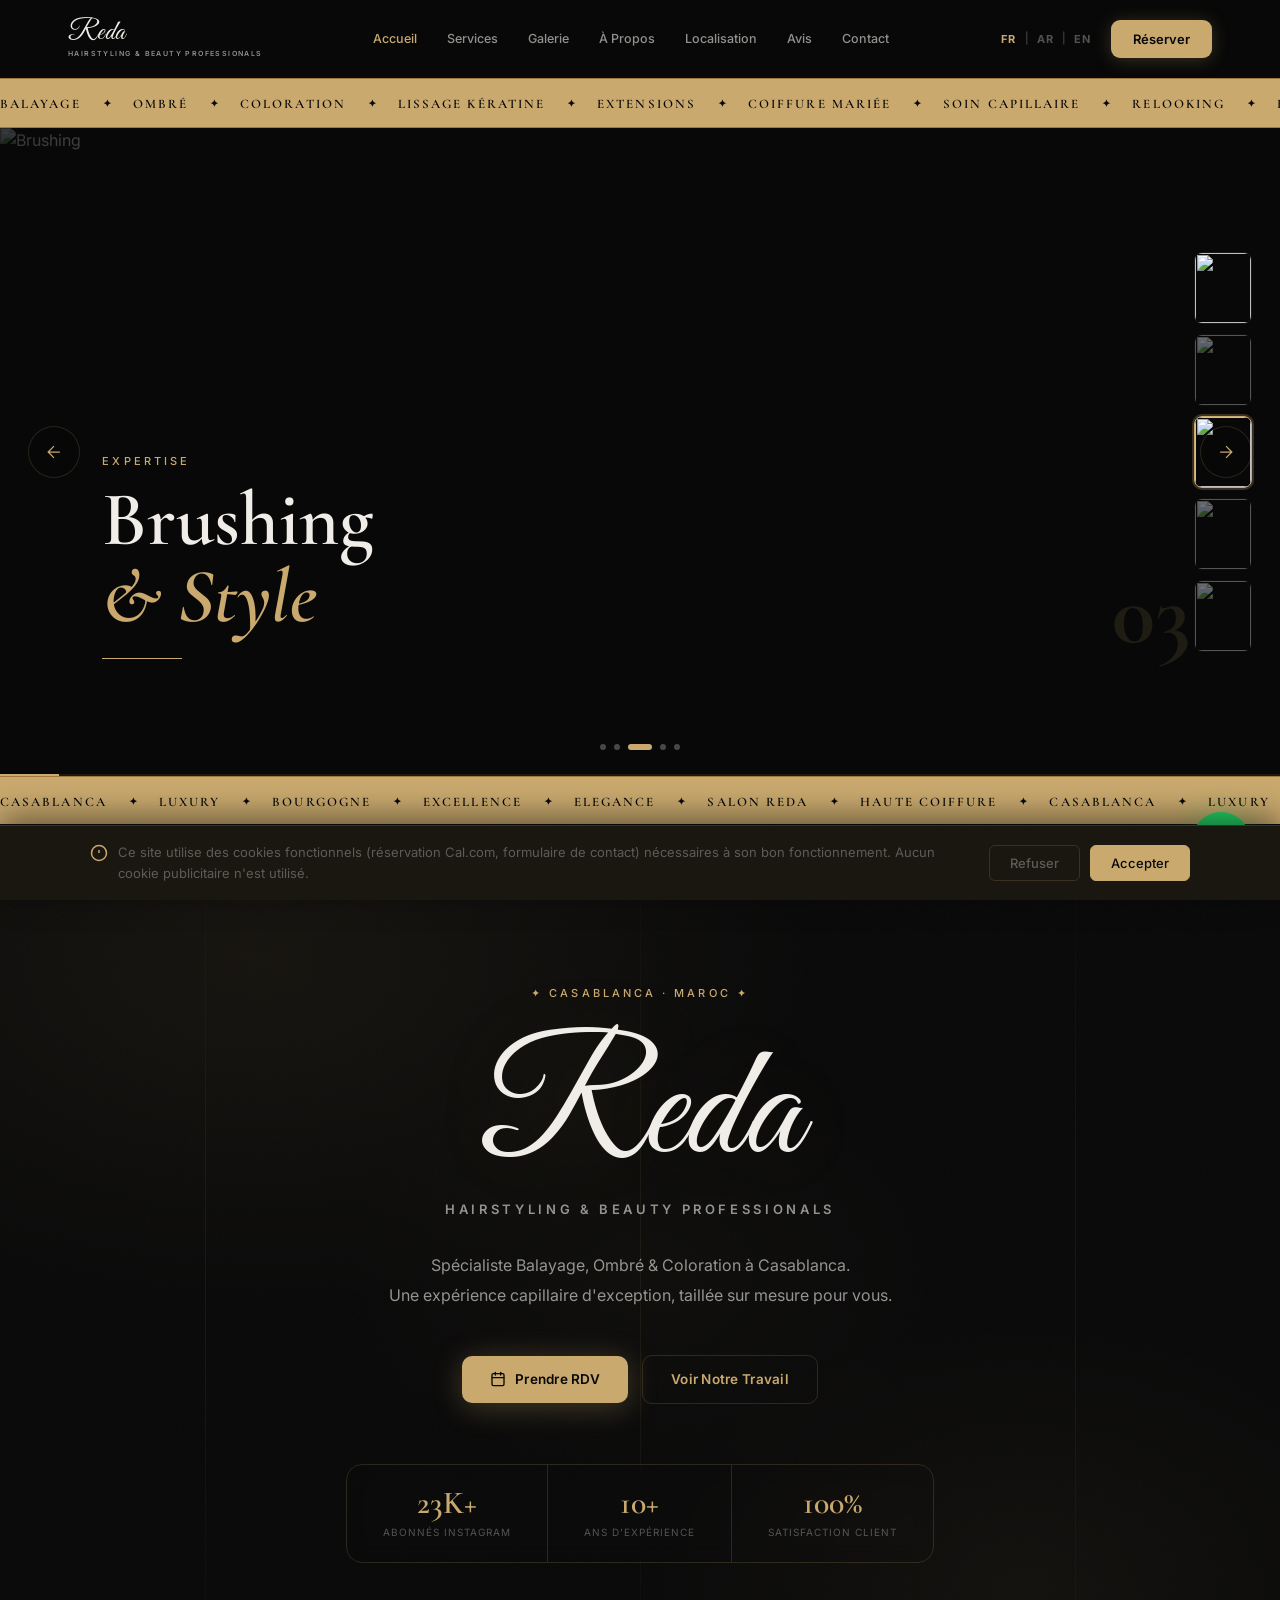
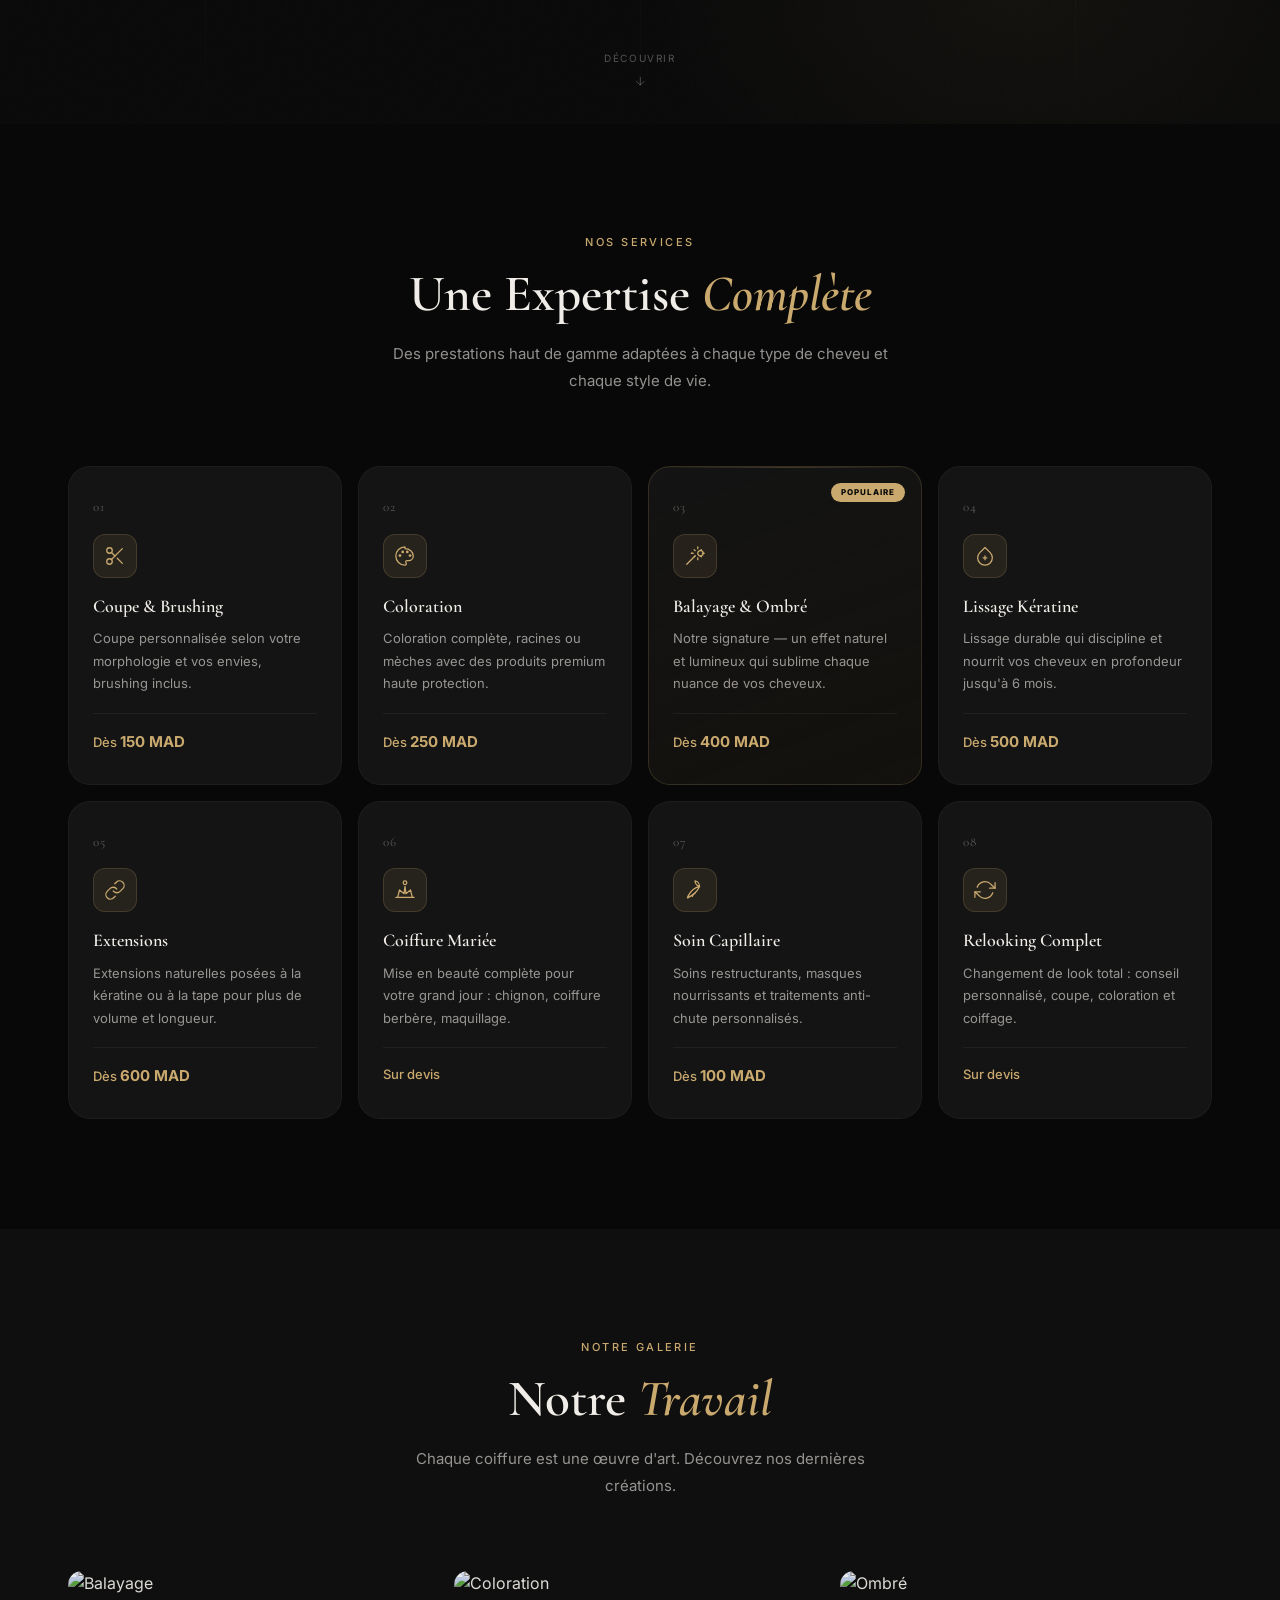
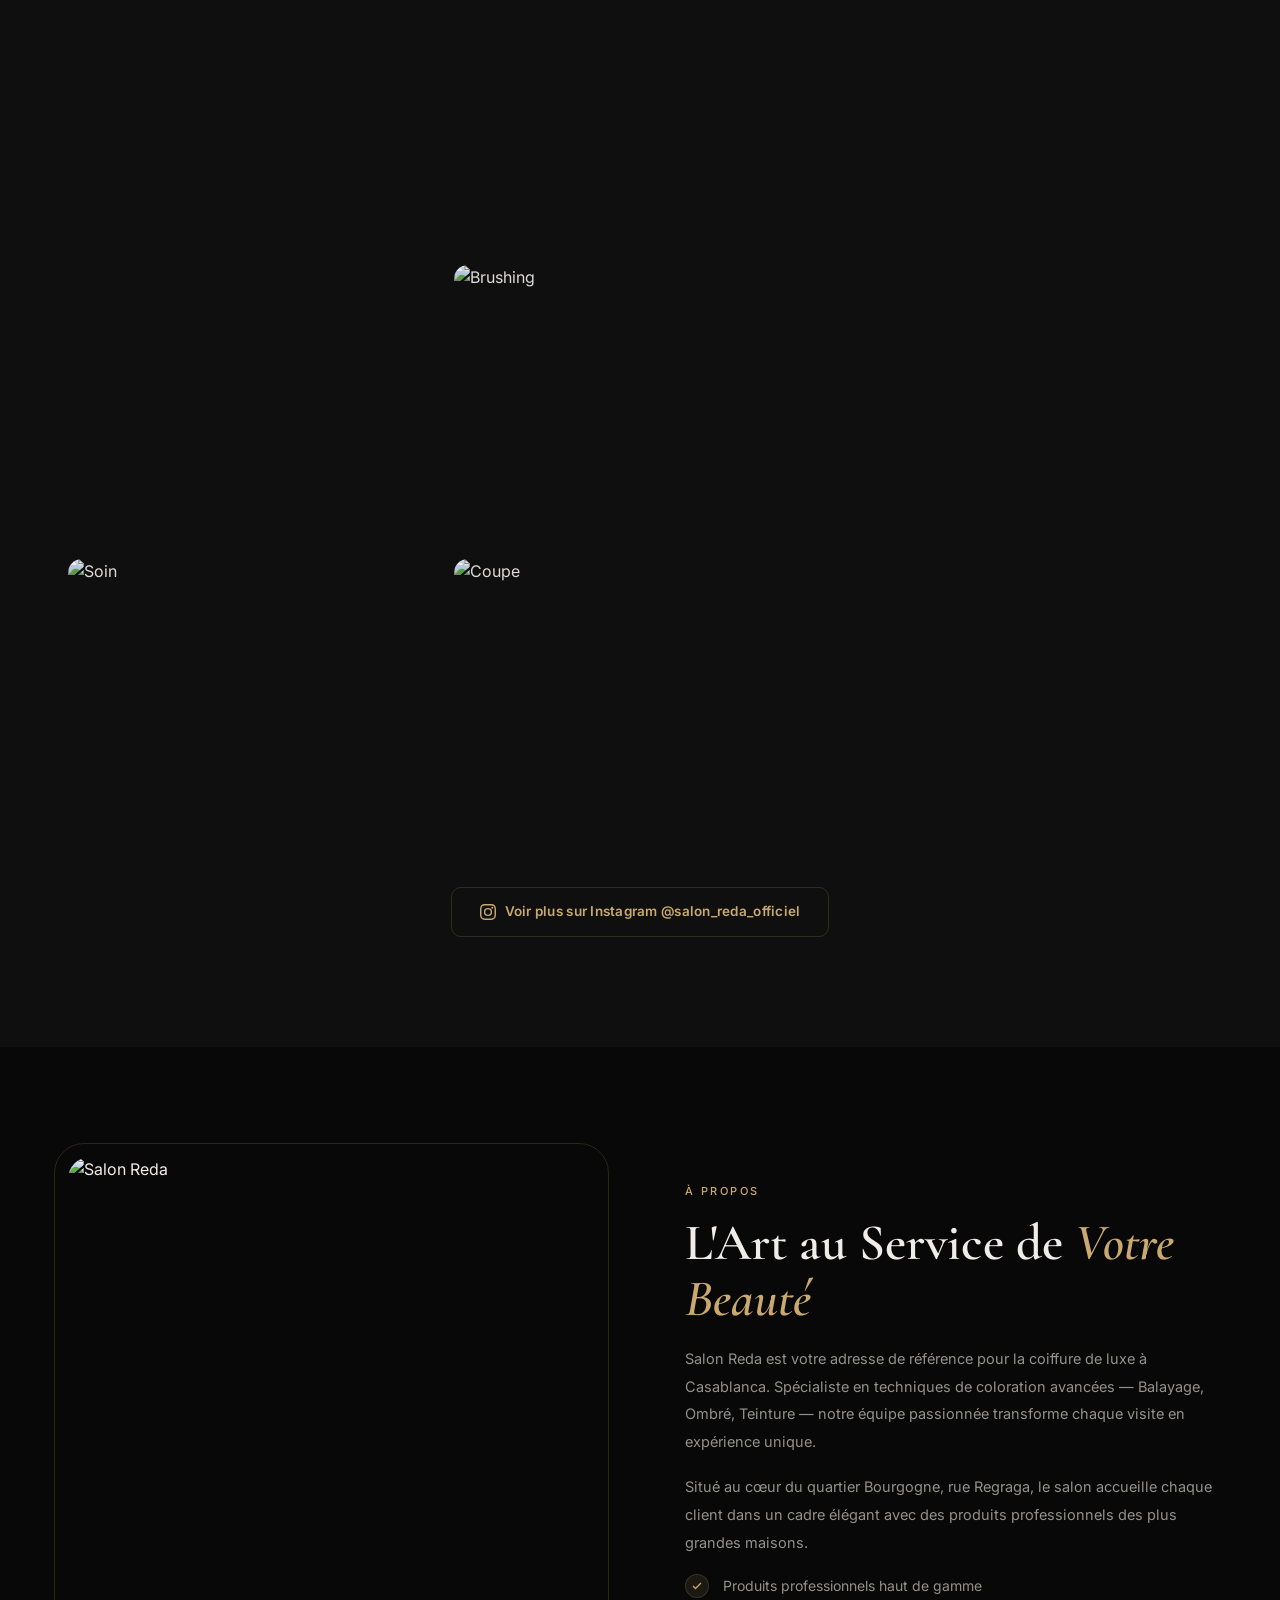
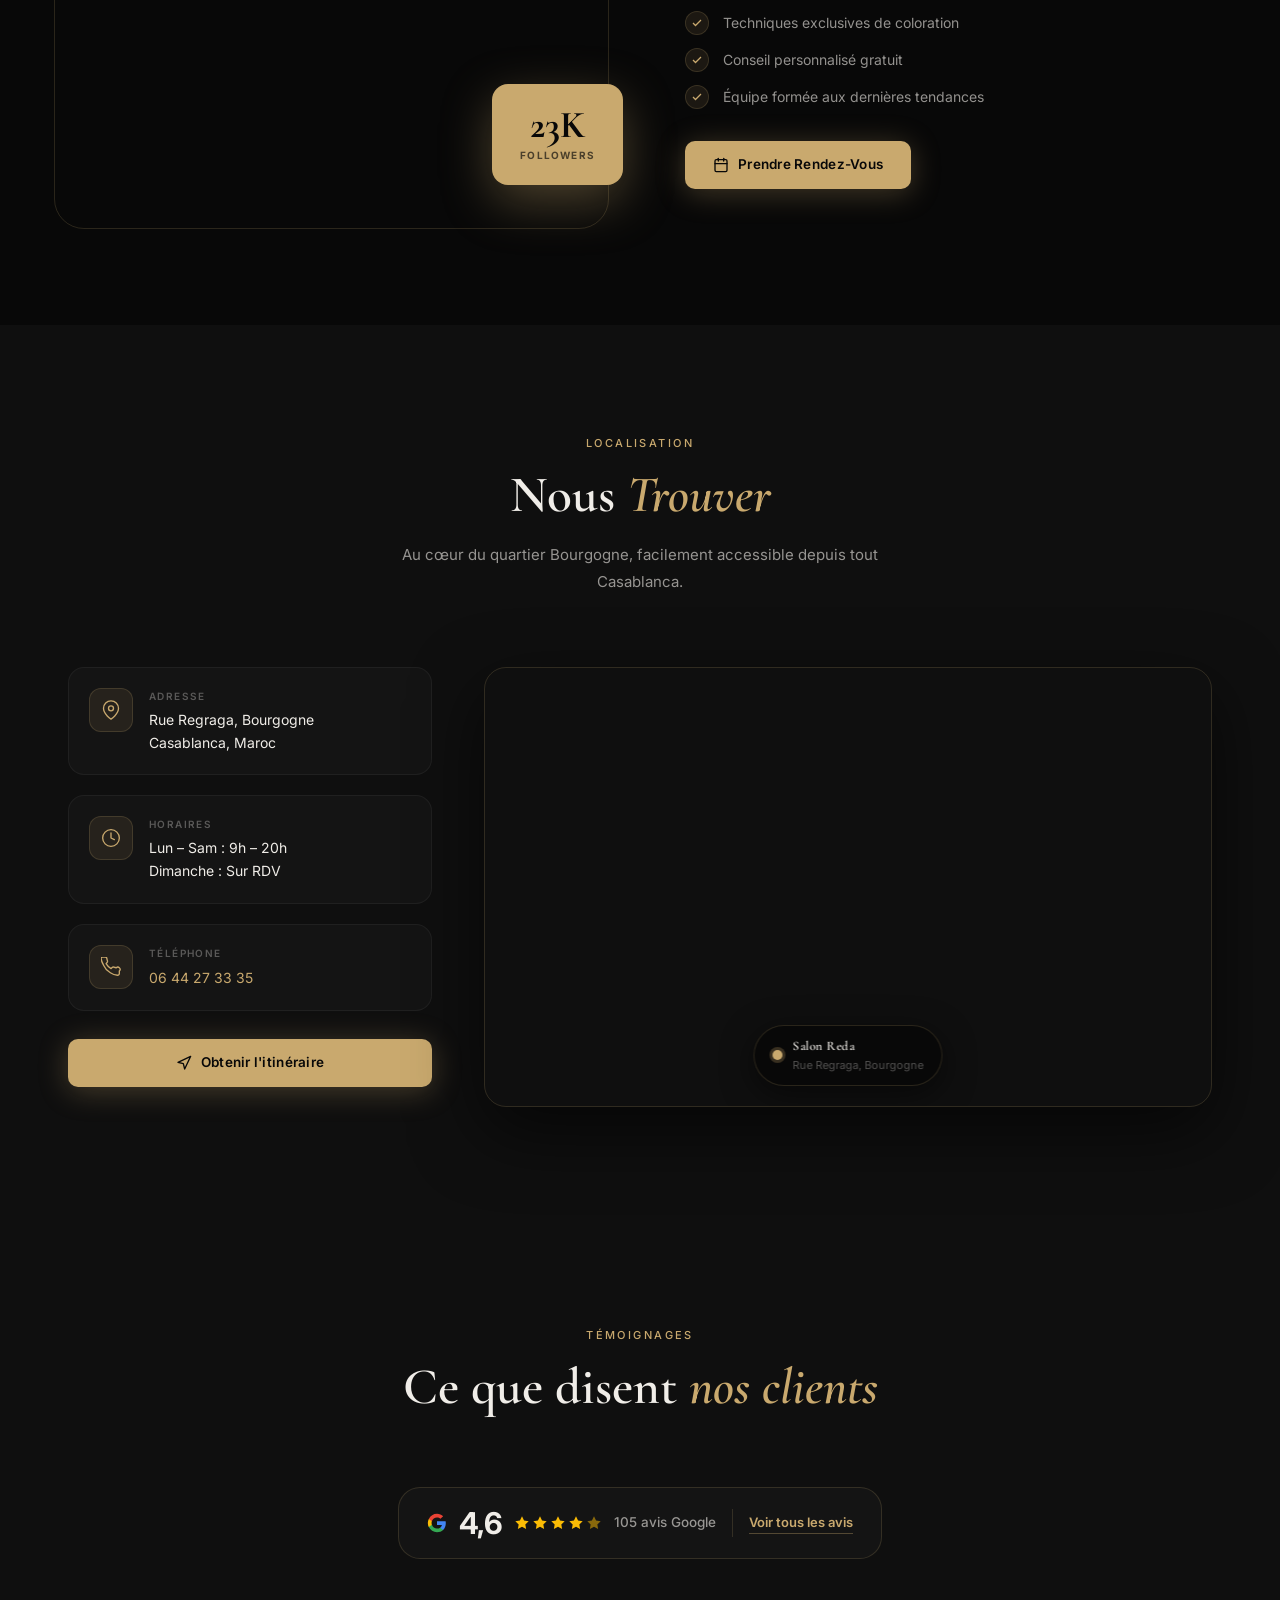
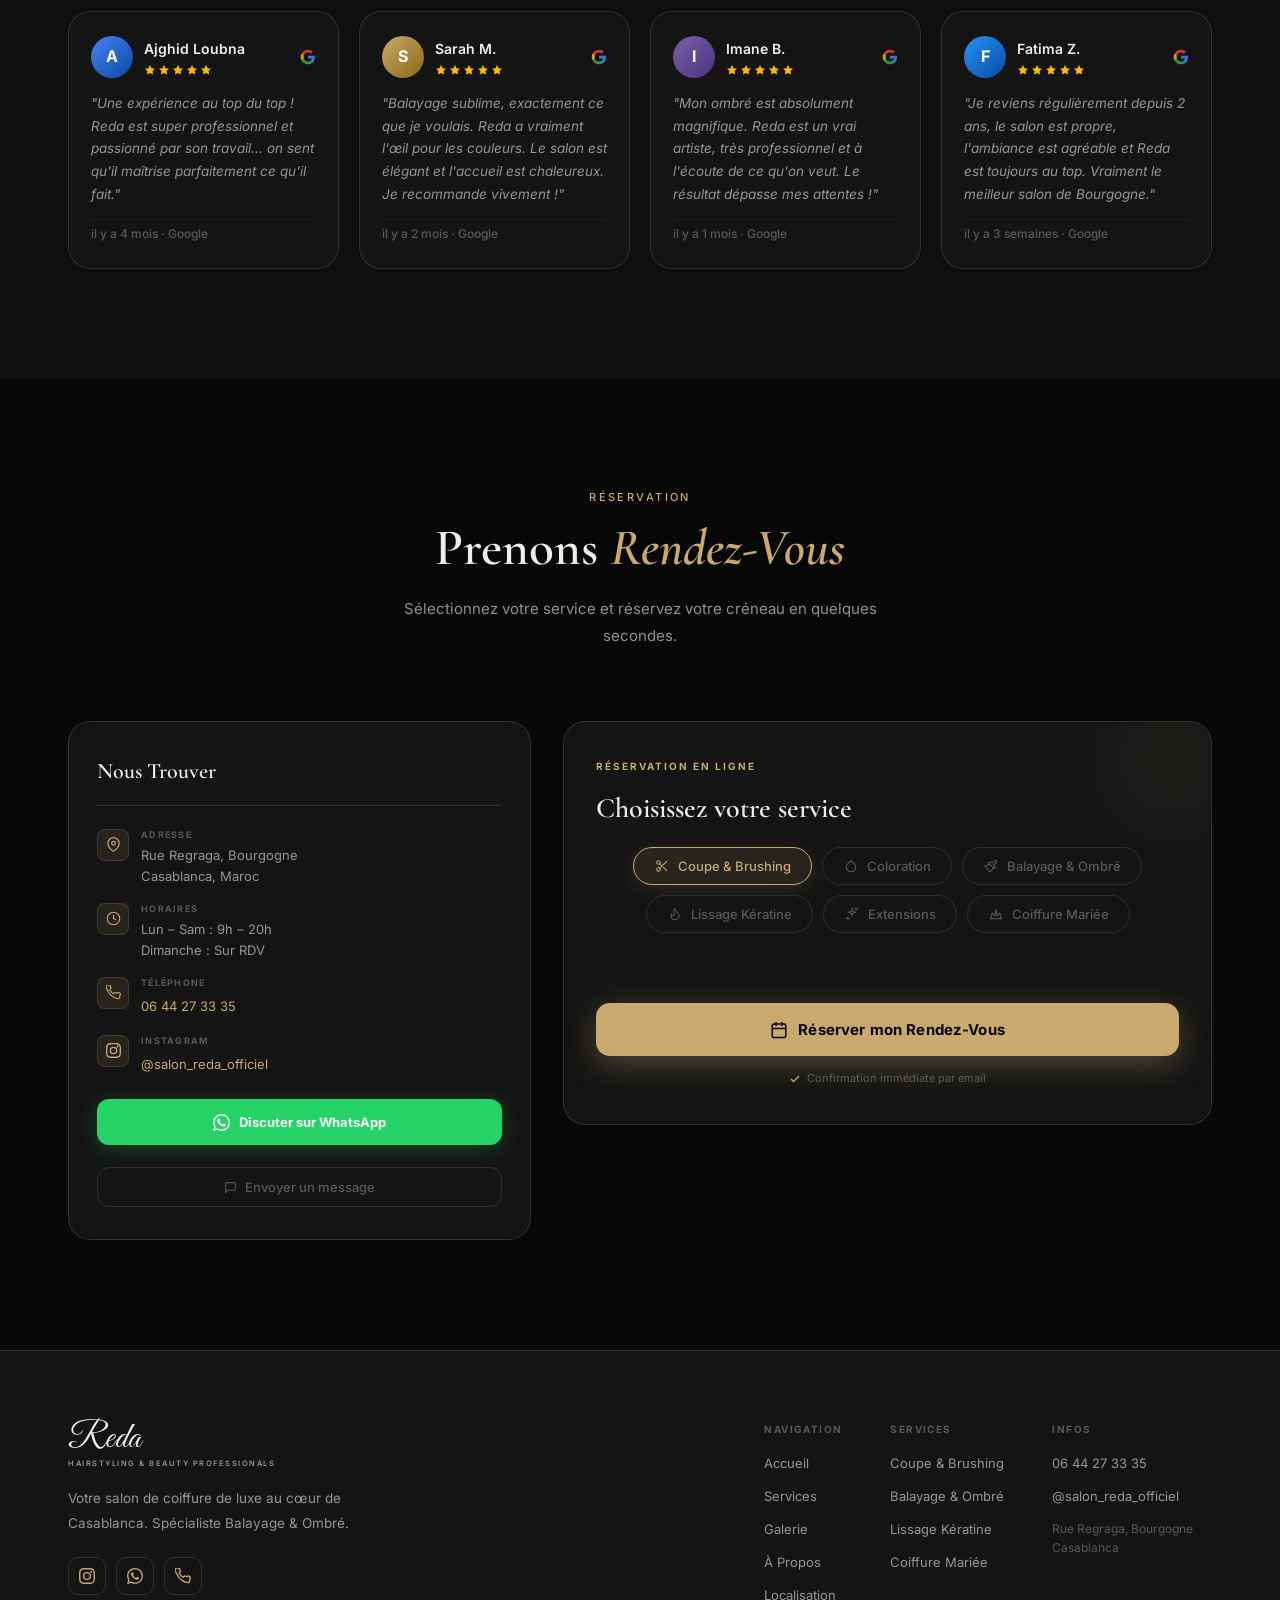
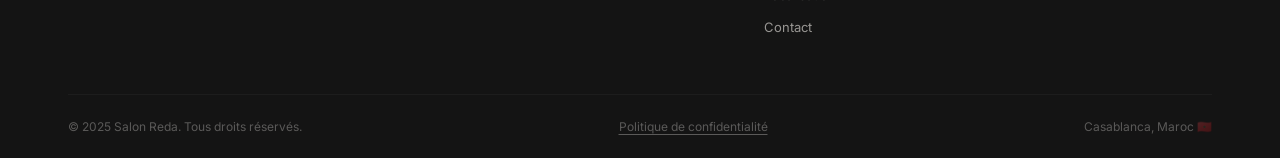
==== commit 0edc3621: "5try wowo" ====
--- a/index.html
+++ b/index.html
@@ -4,14 +4,84 @@
   <meta charset="UTF-8">
   <meta name="viewport" content="width=device-width, initial-scale=1.0">
   <meta name="description" content="Salon Reda — Coiffure de luxe à Casablanca. Spécialiste Balayage, Ombré &amp; Coloration. Rue Regraga, Bourgogne.">
+  <meta name="robots" content="index, follow">
+  <link rel="canonical" href="https://salonredaofficiel.netlify.app/">
+
+  <!-- Open Graph -->
+  <meta property="og:type"        content="business.business">
+  <meta property="og:site_name"   content="Salon Reda">
+  <meta property="og:url"         content="https://salonredaofficiel.netlify.app/">
+  <meta property="og:title"       content="Salon Reda — Coiffure de Luxe · Casablanca">
+  <meta property="og:description" content="Votre adresse coiffure de référence à Casablanca. Balayage, Ombré, Coloration &amp; Soin. Rue Regraga, Bourgogne.">
+  <meta property="og:image"       content="https://images.unsplash.com/photo-1560066984-138dadb4c035?w=1200&q=85&auto=format&fit=crop">
+  <meta property="og:image:width"  content="1200">
+  <meta property="og:image:height" content="630">
+  <meta property="og:locale"      content="fr_MA">
+
+  <!-- Twitter Card -->
+  <meta name="twitter:card"        content="summary_large_image">
+  <meta name="twitter:title"       content="Salon Reda — Coiffure de Luxe · Casablanca">
+  <meta name="twitter:description" content="Votre adresse coiffure de référence à Casablanca. Balayage, Ombré, Coloration &amp; Soin.">
+  <meta name="twitter:image"       content="https://images.unsplash.com/photo-1560066984-138dadb4c035?w=1200&q=85&auto=format&fit=crop">
+
   <title>Salon Reda — Hairstyling &amp; Beauty Professionals · Casablanca</title>
   <link rel="preconnect" href="https://fonts.googleapis.com">
   <link rel="preconnect" href="https://fonts.gstatic.com" crossorigin>
+  <link rel="preconnect" href="https://images.unsplash.com" crossorigin>
+  <link rel="dns-prefetch" href="https://app.cal.com">
   <link href="https://fonts.googleapis.com/css2?family=Great+Vibes&family=Cormorant+Garamond:ital,wght@0,300;0,400;0,500;0,600;0,700;1,300;1,400;1,600&family=Inter:wght@300;400;500;600&family=Noto+Naskh+Arabic:wght@400;500;600;700&display=swap" rel="stylesheet">
   <link rel="icon" type="image/x-icon" href="favicon.ico">
   <link rel="icon" type="image/png" sizes="32x32" href="favicon-32.png">
   <link rel="apple-touch-icon" href="favicon-32.png">
   <link rel="stylesheet" href="style.css">
+
+  <!-- Schema.org LocalBusiness structured data -->
+  <script type="application/ld+json">
+  {
+    "@context": "https://schema.org",
+    "@type": "HairSalon",
+    "name": "Salon Reda",
+    "description": "Salon de coiffure de luxe à Casablanca, spécialisé en Balayage, Ombré, Coloration et Soins capillaires.",
+    "url": "https://salonredaofficiel.netlify.app/",
+    "telephone": "+212644273335",
+    "priceRange": "MAD 80–MAD 1200",
+    "image": "https://images.unsplash.com/photo-1560066984-138dadb4c035?w=1200&q=85&auto=format&fit=crop",
+    "address": {
+      "@type": "PostalAddress",
+      "streetAddress": "Rue Regraga",
+      "addressLocality": "Casablanca",
+      "addressRegion": "Bourgogne",
+      "addressCountry": "MA"
+    },
+    "geo": {
+      "@type": "GeoCoordinates",
+      "latitude": 33.5731,
+      "longitude": -7.5898
+    },
+    "openingHoursSpecification": [
+      {
+        "@type": "OpeningHoursSpecification",
+        "dayOfWeek": ["Monday","Tuesday","Wednesday","Thursday","Friday","Saturday"],
+        "opens": "09:00",
+        "closes": "20:00"
+      },
+      {
+        "@type": "OpeningHoursSpecification",
+        "dayOfWeek": "Sunday",
+        "opens": "10:00",
+        "closes": "18:00"
+      }
+    ],
+    "sameAs": [
+      "https://www.instagram.com/salon_reda_officiel/"
+    ],
+    "aggregateRating": {
+      "@type": "AggregateRating",
+      "ratingValue": "4.6",
+      "reviewCount": "105"
+    }
+  }
+  </script>
 
   <!-- Cal.com embed loader -->
   <script type="text/javascript">
@@ -119,7 +189,7 @@
         </div>
         <div class="showcase-slide">
           <div class="slide-img-wrap">
-            <img src="https://images.unsplash.com/photo-1522337360788-8b13dee7a37e?w=1400&q=90&auto=format&fit=crop" alt="Balayage">
+            <img src="https://images.unsplash.com/photo-1522337360788-8b13dee7a37e?w=1400&q=90&auto=format&fit=crop" alt="Balayage" loading="lazy">
             <div class="slide-veil"></div>
           </div>
           <div class="slide-caption">
@@ -131,7 +201,7 @@
         </div>
         <div class="showcase-slide">
           <div class="slide-img-wrap">
-            <img src="https://images.unsplash.com/photo-1605497788044-5a32c7078486?w=1400&q=90&auto=format&fit=crop" alt="Brushing">
+            <img src="https://images.unsplash.com/photo-1605497788044-5a32c7078486?w=1400&q=90&auto=format&fit=crop" alt="Brushing" loading="lazy">
             <div class="slide-veil"></div>
           </div>
           <div class="slide-caption">
@@ -143,7 +213,7 @@
         </div>
         <div class="showcase-slide">
           <div class="slide-img-wrap">
-            <img src="https://images.unsplash.com/photo-1519735777090-ec97162dc266?w=1400&q=90&auto=format&fit=crop" alt="Ombré">
+            <img src="https://images.unsplash.com/photo-1519735777090-ec97162dc266?w=1400&q=90&auto=format&fit=crop" alt="Ombré" loading="lazy">
             <div class="slide-veil"></div>
           </div>
           <div class="slide-caption">
@@ -155,7 +225,7 @@
         </div>
         <div class="showcase-slide">
           <div class="slide-img-wrap">
-            <img src="https://images.unsplash.com/photo-1634449571010-02389ed0f9b0?w=1400&q=90&auto=format&fit=crop" alt="Soin">
+            <img src="https://images.unsplash.com/photo-1634449571010-02389ed0f9b0?w=1400&q=90&auto=format&fit=crop" alt="Soin" loading="lazy">
             <div class="slide-veil"></div>
           </div>
           <div class="slide-caption">
@@ -711,20 +781,25 @@
       <!-- Collapsible contact form -->
       <div id="rdv-message" style="display:none; margin-top:40px;">
         <div class="contact-form-solo">
-          <form class="contact-form" id="contactForm" onsubmit="handleSubmit(event)">
+          <form class="contact-form" id="contactForm" onsubmit="handleSubmit(event)" novalidate>
+            <!-- Honeypot anti-spam (hidden from real users) -->
+            <div style="position:absolute;left:-9999px;opacity:0;pointer-events:none;" aria-hidden="true">
+              <label for="website">Ne pas remplir</label>
+              <input type="text" id="website" name="website" tabindex="-1" autocomplete="off">
+            </div>
             <div class="form-row">
               <div class="form-group">
-                <label data-i18n="f_name">Nom Complet</label>
-                <input type="text" placeholder="Votre nom" required data-i18n-placeholder="f_name_ph">
+                <label for="f_name_input" data-i18n="f_name">Nom Complet</label>
+                <input id="f_name_input" type="text" name="name" placeholder="Votre nom" required autocomplete="name" data-i18n-placeholder="f_name_ph" aria-required="true">
               </div>
               <div class="form-group">
-                <label data-i18n="f_phone">Téléphone</label>
-                <input type="tel" placeholder="06 XX XX XX XX" data-i18n-placeholder="f_phone_ph">
+                <label for="f_phone_input" data-i18n="f_phone">Téléphone</label>
+                <input id="f_phone_input" type="tel" name="phone" placeholder="06 XX XX XX XX" autocomplete="tel" data-i18n-placeholder="f_phone_ph">
               </div>
             </div>
             <div class="form-group">
-              <label data-i18n="f_service">Service Souhaité</label>
-              <select id="formServiceSelect">
+              <label for="formServiceSelect" data-i18n="f_service">Service Souhaité</label>
+              <select id="formServiceSelect" name="service" aria-label="Service souhaité">
                 <option value="" data-i18n="f_select">Choisir un service...</option>
                 <option data-i18n="s1_name">Coupe &amp; Brushing</option>
                 <option data-i18n="s2_name">Coloration</option>
@@ -737,8 +812,8 @@
               </select>
             </div>
             <div class="form-group">
-              <label data-i18n="f_msg">Message</label>
-              <textarea rows="4" placeholder="Votre message ou préférence horaire..." data-i18n-placeholder="f_msg_ph"></textarea>
+              <label for="f_msg_input" data-i18n="f_msg">Message</label>
+              <textarea id="f_msg_input" name="message" rows="4" placeholder="Votre message ou préférence horaire..." autocomplete="off" data-i18n-placeholder="f_msg_ph"></textarea>
             </div>
             <button type="submit" class="btn btn-primary btn-full" id="submitBtn">
               <span data-i18n="f_submit">Envoyer la Demande</span>
@@ -807,6 +882,7 @@
       </div>
       <div class="footer-bottom">
         <span data-i18n="foot_copy">© 2025 Salon Reda. Tous droits réservés.</span>
+        <a href="#" class="footer-privacy-link" onclick="showPrivacyPolicy(event)" data-i18n="foot_privacy">Politique de confidentialité</a>
         <span>Casablanca, Maroc 🇲🇦</span>
       </div>
     </div>
@@ -861,6 +937,40 @@
     </div>
   </div>
 
+  <!-- ══ PRIVACY POLICY MODAL ══ -->
+  <div id="privacyModal" class="privacy-modal" style="display:none;" role="dialog" aria-modal="true" aria-label="Politique de confidentialité">
+    <div class="privacy-backdrop" onclick="closePrivacyPolicy()"></div>
+    <div class="privacy-card">
+      <button class="privacy-close" onclick="closePrivacyPolicy()" aria-label="Fermer">
+        <svg width="16" height="16" viewBox="0 0 24 24" fill="none" stroke="currentColor" stroke-width="2.2" stroke-linecap="round"><line x1="18" y1="6" x2="6" y2="18"/><line x1="6" y1="6" x2="18" y2="18"/></svg>
+      </button>
+      <h2 data-i18n="priv_title">Politique de Confidentialité</h2>
+      <p data-i18n="priv_intro">Salon Reda s'engage à protéger vos données personnelles. Cette politique explique comment nous collectons et utilisons vos informations.</p>
+      <h3 data-i18n="priv_collect_h">Données collectées</h3>
+      <p data-i18n="priv_collect_p">Lors de la prise de rendez-vous ou de l'envoi d'un message, nous collectons : votre nom, votre numéro de téléphone et, le cas échéant, votre message. Ces données sont utilisées uniquement pour traiter votre réservation et vous contacter.</p>
+      <h3 data-i18n="priv_cookies_h">Cookies</h3>
+      <p data-i18n="priv_cookies_p">Nous utilisons des cookies fonctionnels indispensables au bon fonctionnement du système de réservation (Cal.com) et du formulaire de contact (Formspree). Aucun cookie publicitaire ou de traçage n'est utilisé.</p>
+      <h3 data-i18n="priv_rights_h">Vos droits</h3>
+      <p data-i18n="priv_rights_p">Conformément à la loi 09-08 relative à la protection des personnes physiques à l'égard du traitement des données à caractère personnel, vous disposez d'un droit d'accès, de rectification et de suppression de vos données. Contactez-nous au <a href="tel:+212644273335">06 44 27 33 35</a>.</p>
+      <h3 data-i18n="priv_contact_h">Contact</h3>
+      <p data-i18n="priv_contact_p">Salon Reda — Rue Regraga, Bourgogne, Casablanca, Maroc.<br>Tél : <a href="tel:+212644273335">06 44 27 33 35</a></p>
+    </div>
+  </div>
+
+  <!-- ══ COOKIE CONSENT BANNER ══ -->
+  <div id="cookieBanner" class="cookie-banner" role="dialog" aria-live="polite" aria-label="Consentement cookies" style="display:none;">
+    <div class="cookie-inner">
+      <div class="cookie-text">
+        <svg width="18" height="18" viewBox="0 0 24 24" fill="none" stroke="currentColor" stroke-width="2" style="flex-shrink:0;color:var(--gold);margin-top:2px"><circle cx="12" cy="12" r="10"/><line x1="12" y1="8" x2="12" y2="12"/><line x1="12" y1="16" x2="12.01" y2="16"/></svg>
+        <span data-i18n="cookie_text">Ce site utilise des cookies fonctionnels (réservation Cal.com, formulaire de contact) nécessaires à son bon fonctionnement. Aucun cookie publicitaire n'est utilisé.</span>
+      </div>
+      <div class="cookie-actions">
+        <button class="cookie-btn cookie-decline" onclick="cookieDecline()" data-i18n="cookie_decline">Refuser</button>
+        <button class="cookie-btn cookie-accept" onclick="cookieAccept()" data-i18n="cookie_accept">Accepter</button>
+      </div>
+    </div>
+  </div>
+
   <script src="main.js"></script>
 </body>
 </html>
--- a/style.css
+++ b/style.css
@@ -1084,4 +1084,148 @@
 /* ── RTL ── */
 html.ar .bso-card { direction:rtl; }
 html.ar .bso-detail-row { flex-direction:row-reverse; }
+
+/* ════════════════════════════════════════════
+   COOKIE CONSENT BANNER
+   ════════════════════════════════════════════ */
+.cookie-banner {
+  position: fixed;
+  bottom: 0;
+  left: 0;
+  right: 0;
+  z-index: 9999;
+  background: #1a1610;
+  border-top: 1px solid var(--gold-border);
+  padding: 16px 24px;
+  box-shadow: 0 -8px 32px rgba(0,0,0,0.5);
+  animation: cookieSlideUp 0.4s cubic-bezier(0.22,1,0.36,1) forwards;
+}
+@keyframes cookieSlideUp {
+  from { transform: translateY(100%); opacity: 0; }
+  to   { transform: translateY(0);    opacity: 1; }
+}
+.cookie-inner {
+  max-width: 1100px;
+  margin: 0 auto;
+  display: flex;
+  align-items: center;
+  gap: 20px;
+  flex-wrap: wrap;
+}
+.cookie-text {
+  display: flex;
+  align-items: flex-start;
+  gap: 10px;
+  flex: 1;
+  font-size: 13px;
+  color: var(--text-muted);
+  line-height: 1.6;
+}
+.cookie-actions {
+  display: flex;
+  gap: 10px;
+  flex-shrink: 0;
+}
+.cookie-btn {
+  padding: 9px 20px;
+  border-radius: 6px;
+  font-size: 13px;
+  font-weight: 500;
+  cursor: pointer;
+  border: 1px solid var(--gold-border);
+  transition: all 0.2s;
+}
+.cookie-decline {
+  background: transparent;
+  color: var(--text-muted);
+}
+.cookie-decline:hover { color: var(--text); border-color: var(--text-muted); }
+.cookie-accept {
+  background: var(--gold);
+  color: #0a0a08;
+  border-color: var(--gold);
+}
+.cookie-accept:hover { opacity: 0.88; }
+
+/* ════════════════════════════════════════════
+   PRIVACY POLICY MODAL
+   ════════════════════════════════════════════ */
+.privacy-modal {
+  position: fixed;
+  inset: 0;
+  z-index: 10001;
+  display: flex;
+  align-items: center;
+  justify-content: center;
+  padding: 20px;
+}
+.privacy-backdrop {
+  position: absolute;
+  inset: 0;
+  background: rgba(0,0,0,0.85);
+  backdrop-filter: blur(8px);
+  cursor: pointer;
+}
+.privacy-card {
+  position: relative;
+  z-index: 1;
+  background: var(--card);
+  border: 1px solid var(--gold-border);
+  border-radius: var(--r-lg);
+  padding: 48px 40px 40px;
+  max-width: 580px;
+  width: 100%;
+  max-height: 80vh;
+  overflow-y: auto;
+  box-shadow: 0 40px 100px rgba(0,0,0,0.7);
+}
+.privacy-card h2 {
+  font-family: var(--serif);
+  font-size: 26px;
+  font-weight: 600;
+  color: var(--gold);
+  margin-bottom: 16px;
+}
+.privacy-card h3 {
+  font-size: 14px;
+  font-weight: 600;
+  color: var(--text);
+  text-transform: uppercase;
+  letter-spacing: 0.06em;
+  margin: 24px 0 8px;
+}
+.privacy-card p {
+  font-size: 13.5px;
+  color: var(--text-muted);
+  line-height: 1.7;
+}
+.privacy-card a { color: var(--gold); }
+.privacy-close {
+  position: absolute;
+  top: 16px;
+  right: 16px;
+  background: none;
+  border: none;
+  color: var(--text-muted);
+  cursor: pointer;
+  padding: 6px;
+  border-radius: 4px;
+  transition: color 0.2s;
+}
+.privacy-close:hover { color: var(--text); }
+
+/* Footer privacy link */
+.footer-privacy-link {
+  color: var(--text-muted);
+  font-size: 12px;
+  text-decoration: underline;
+  text-underline-offset: 3px;
+  transition: color 0.2s;
+}
+.footer-privacy-link:hover { color: var(--gold); }
+
+/* RTL */
+html.ar .cookie-inner { direction: rtl; }
+html.ar .privacy-card { direction: rtl; }
+html.ar .privacy-close { right: auto; left: 16px; }
 html.ar .bso-salon-strip { flex-direction:row-reverse; }
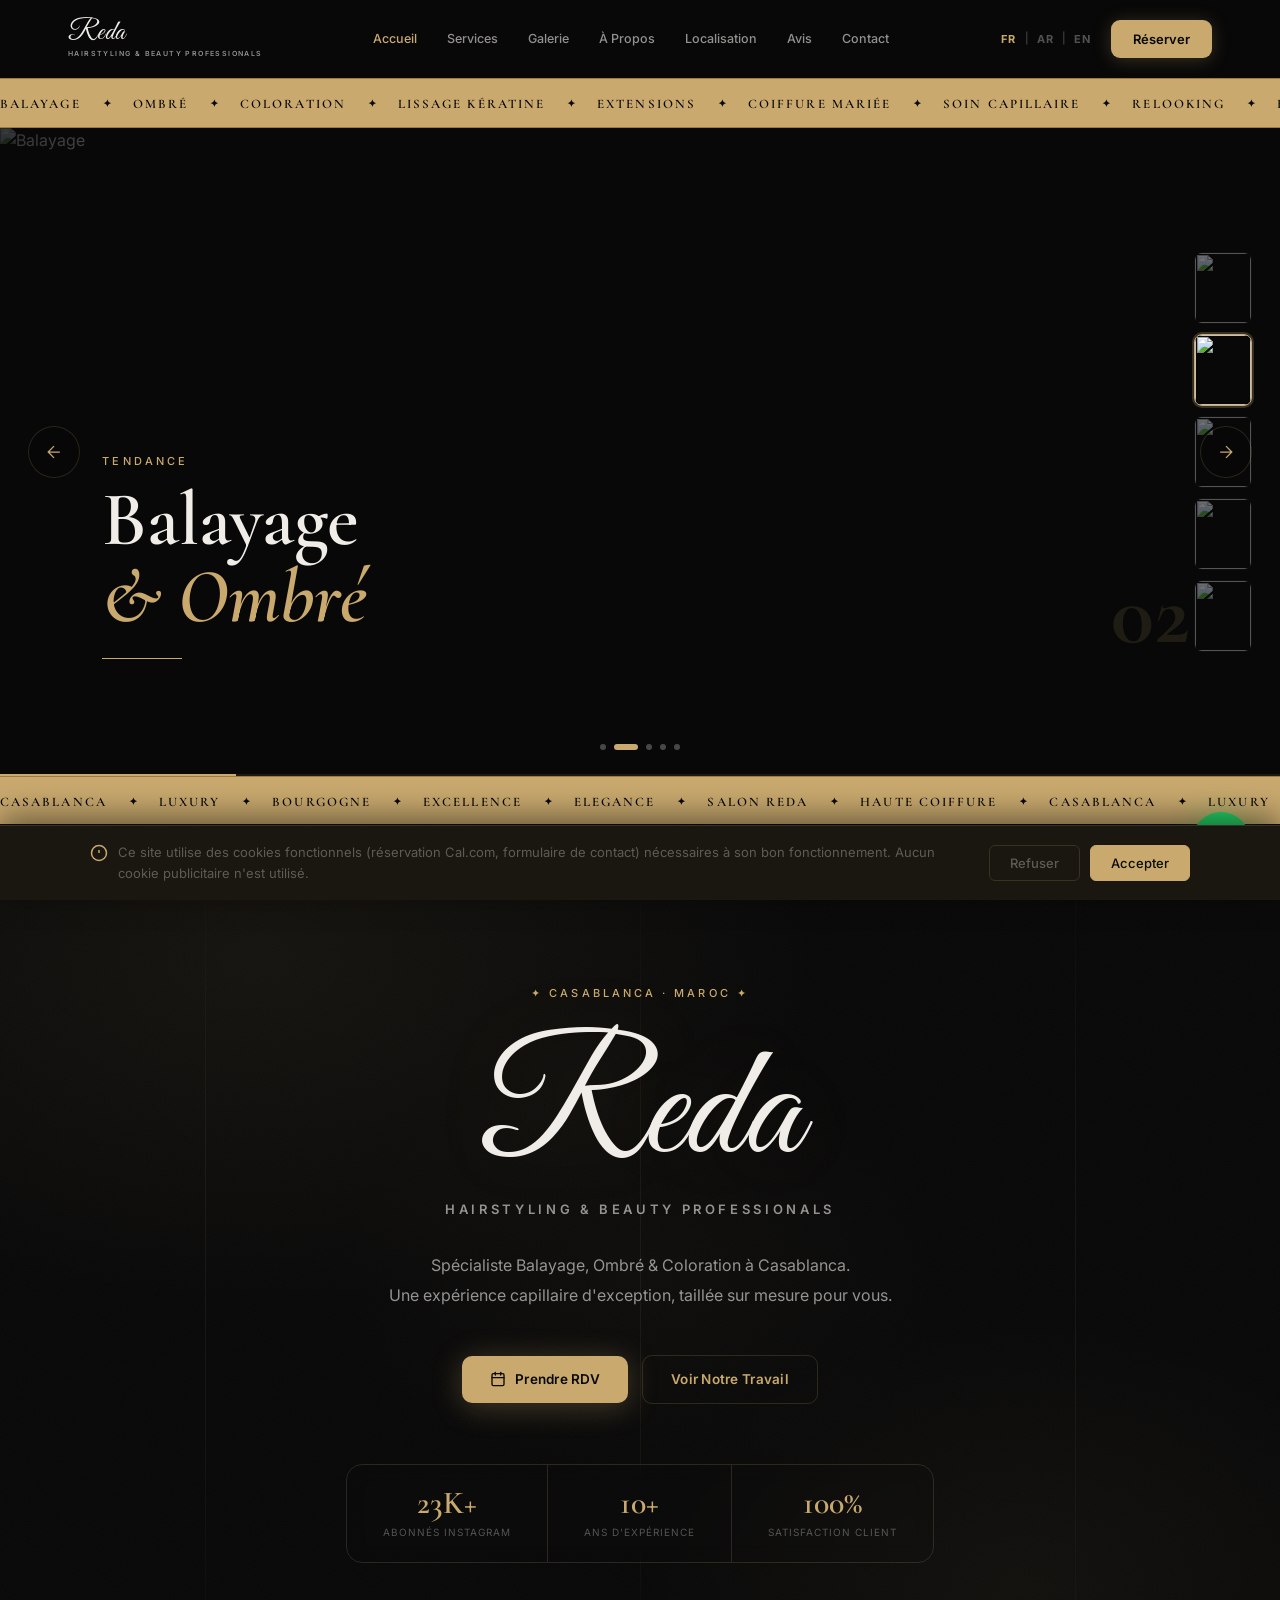
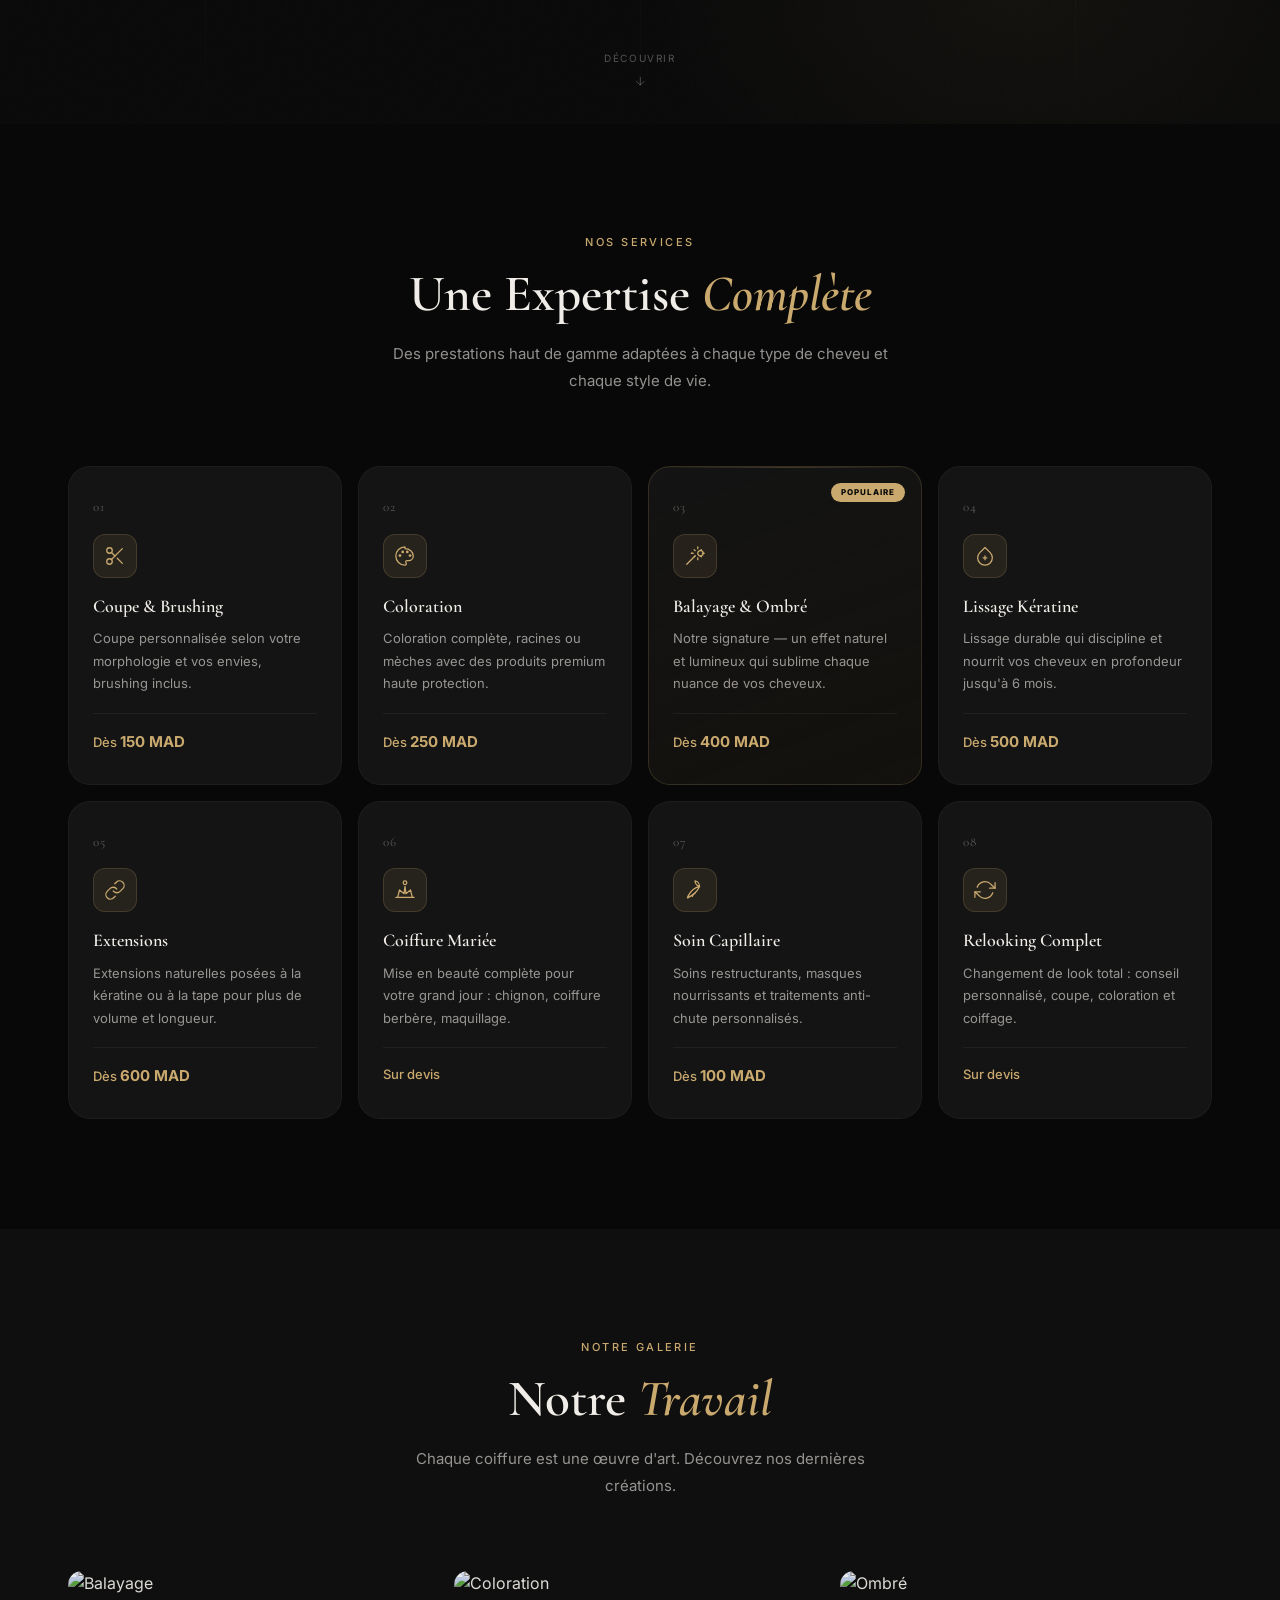
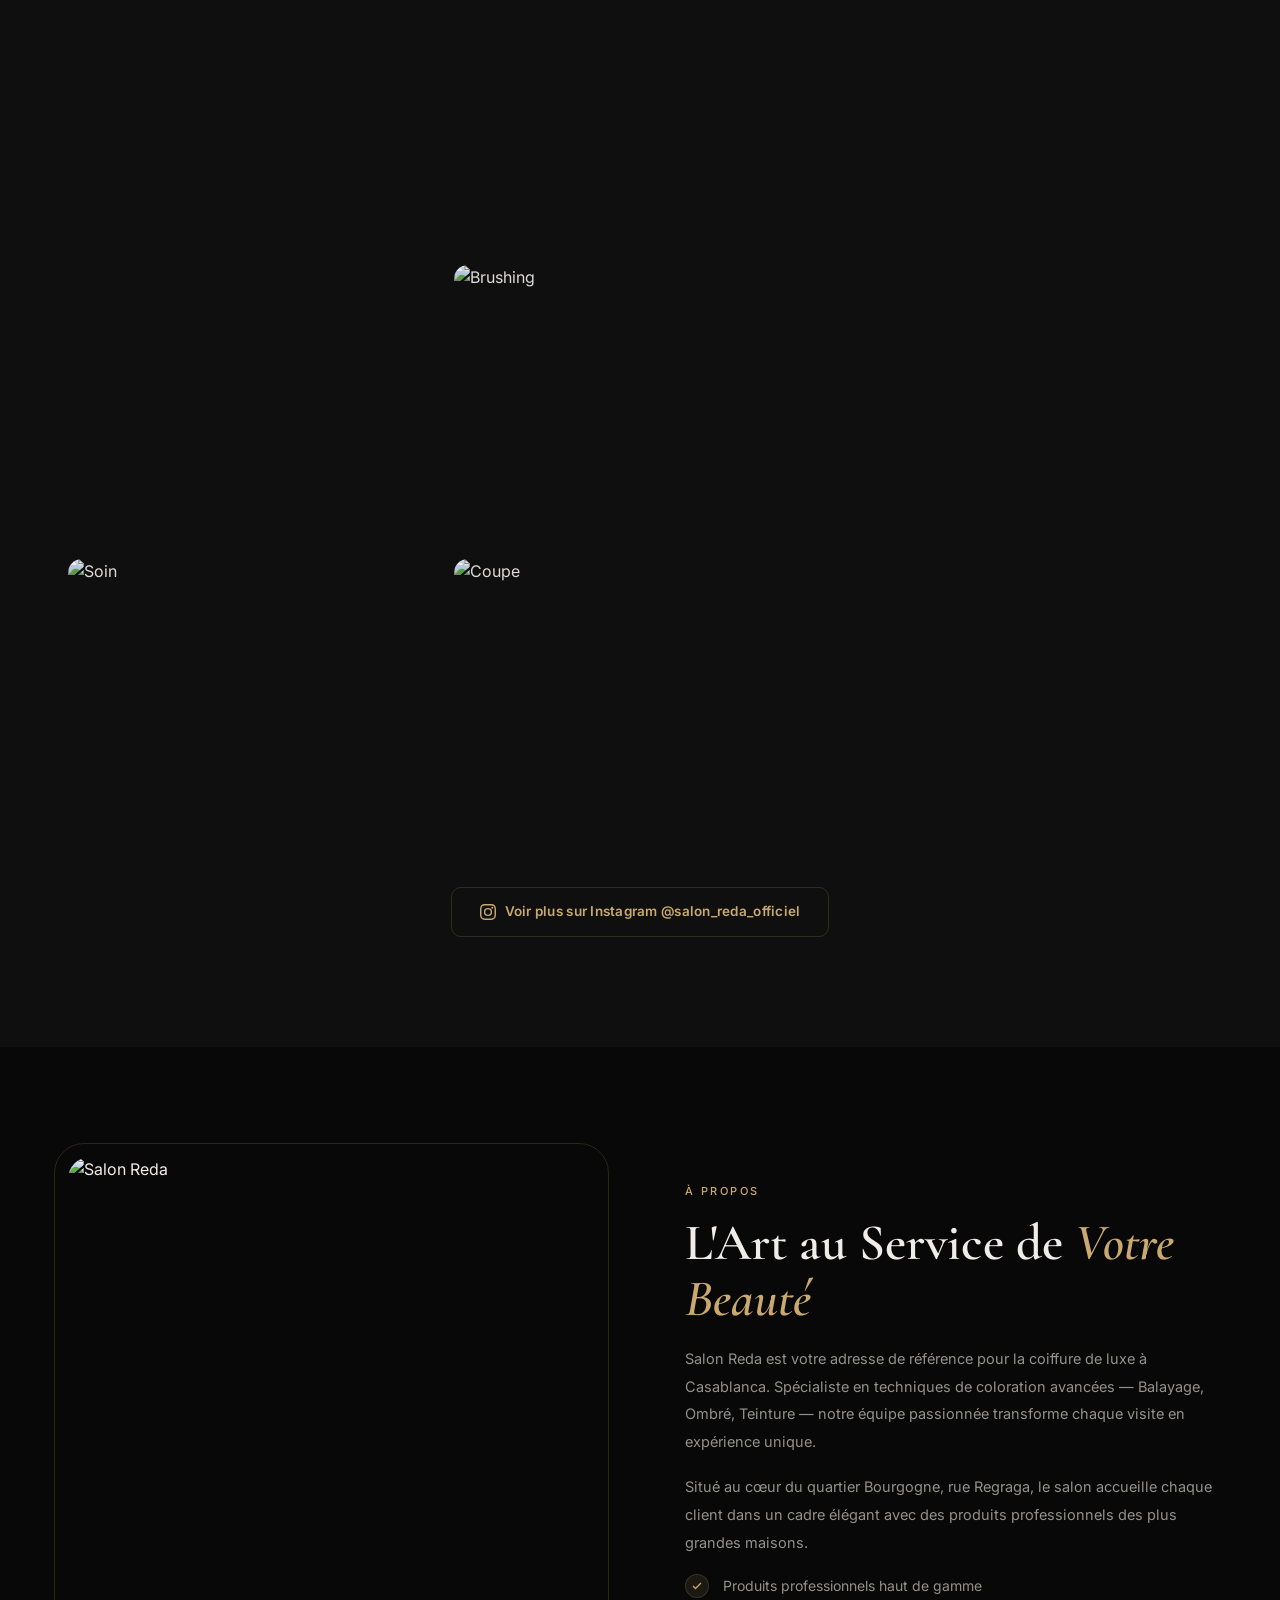
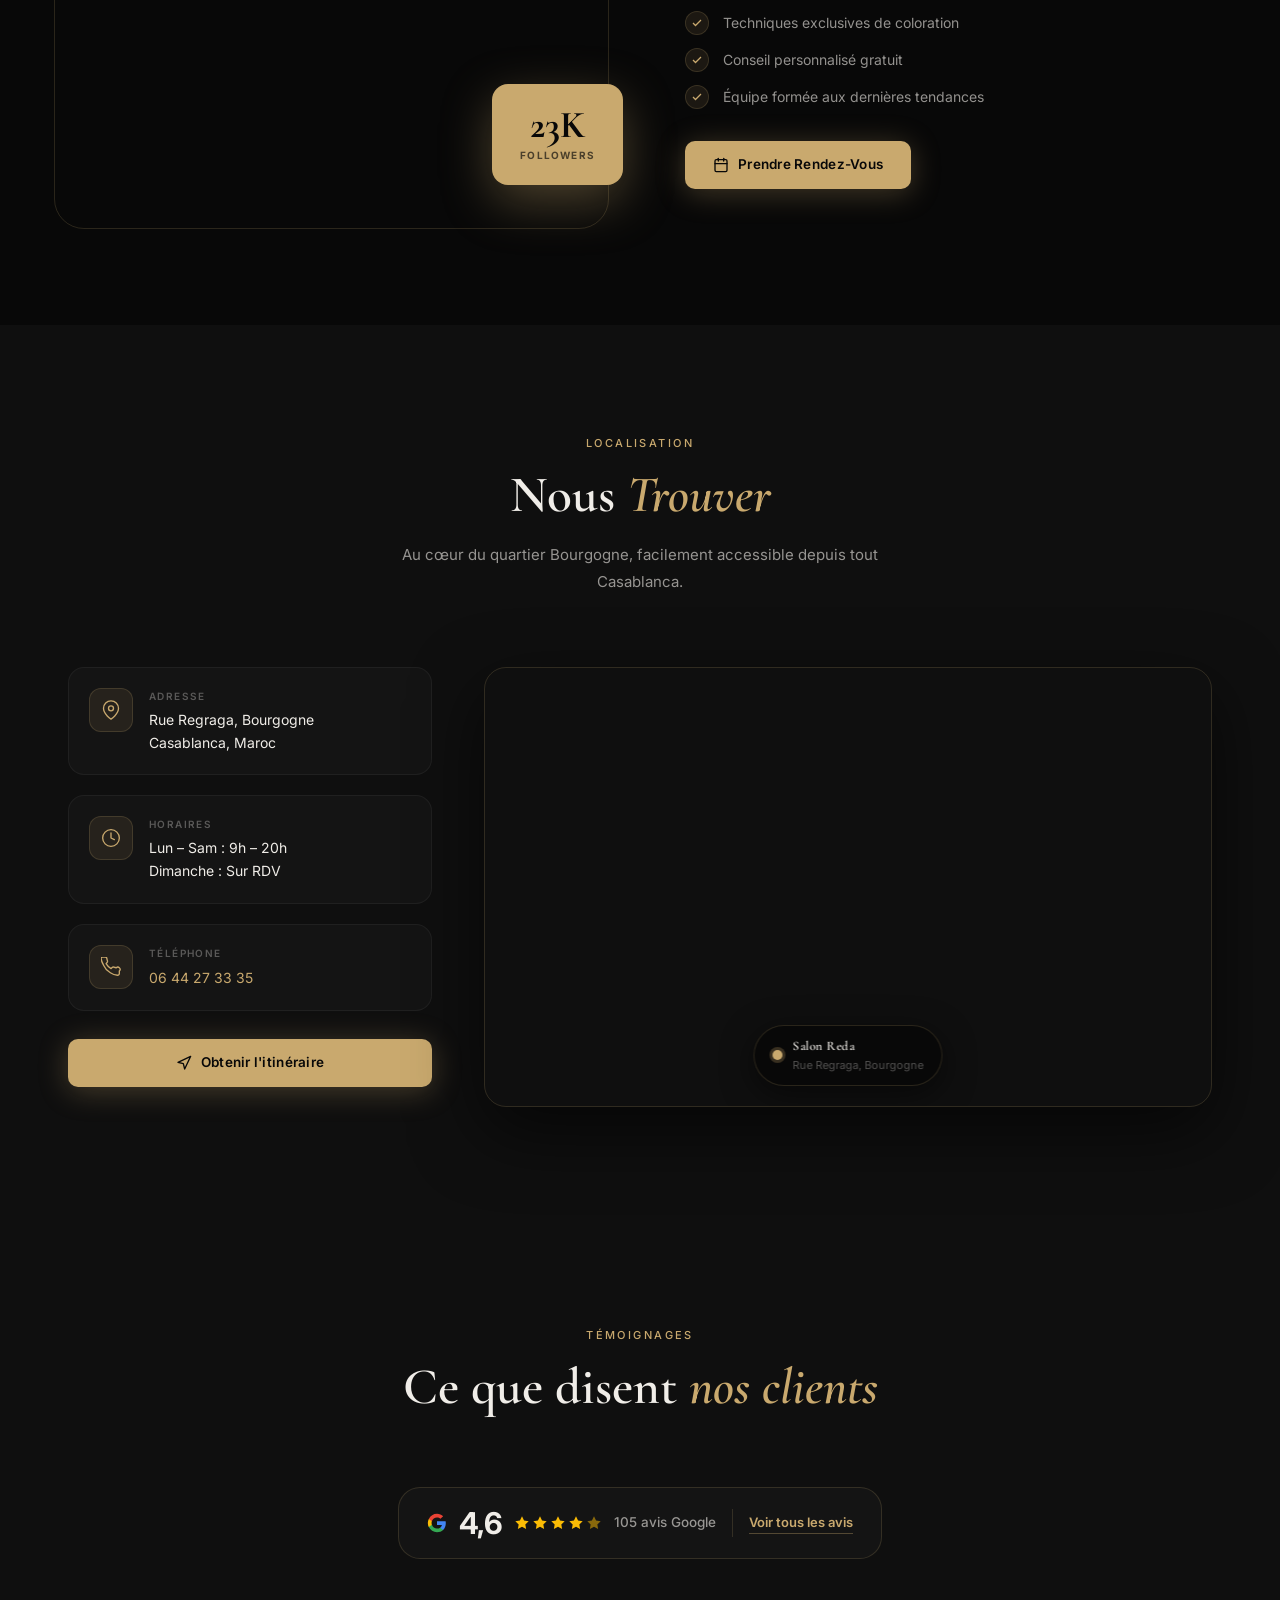
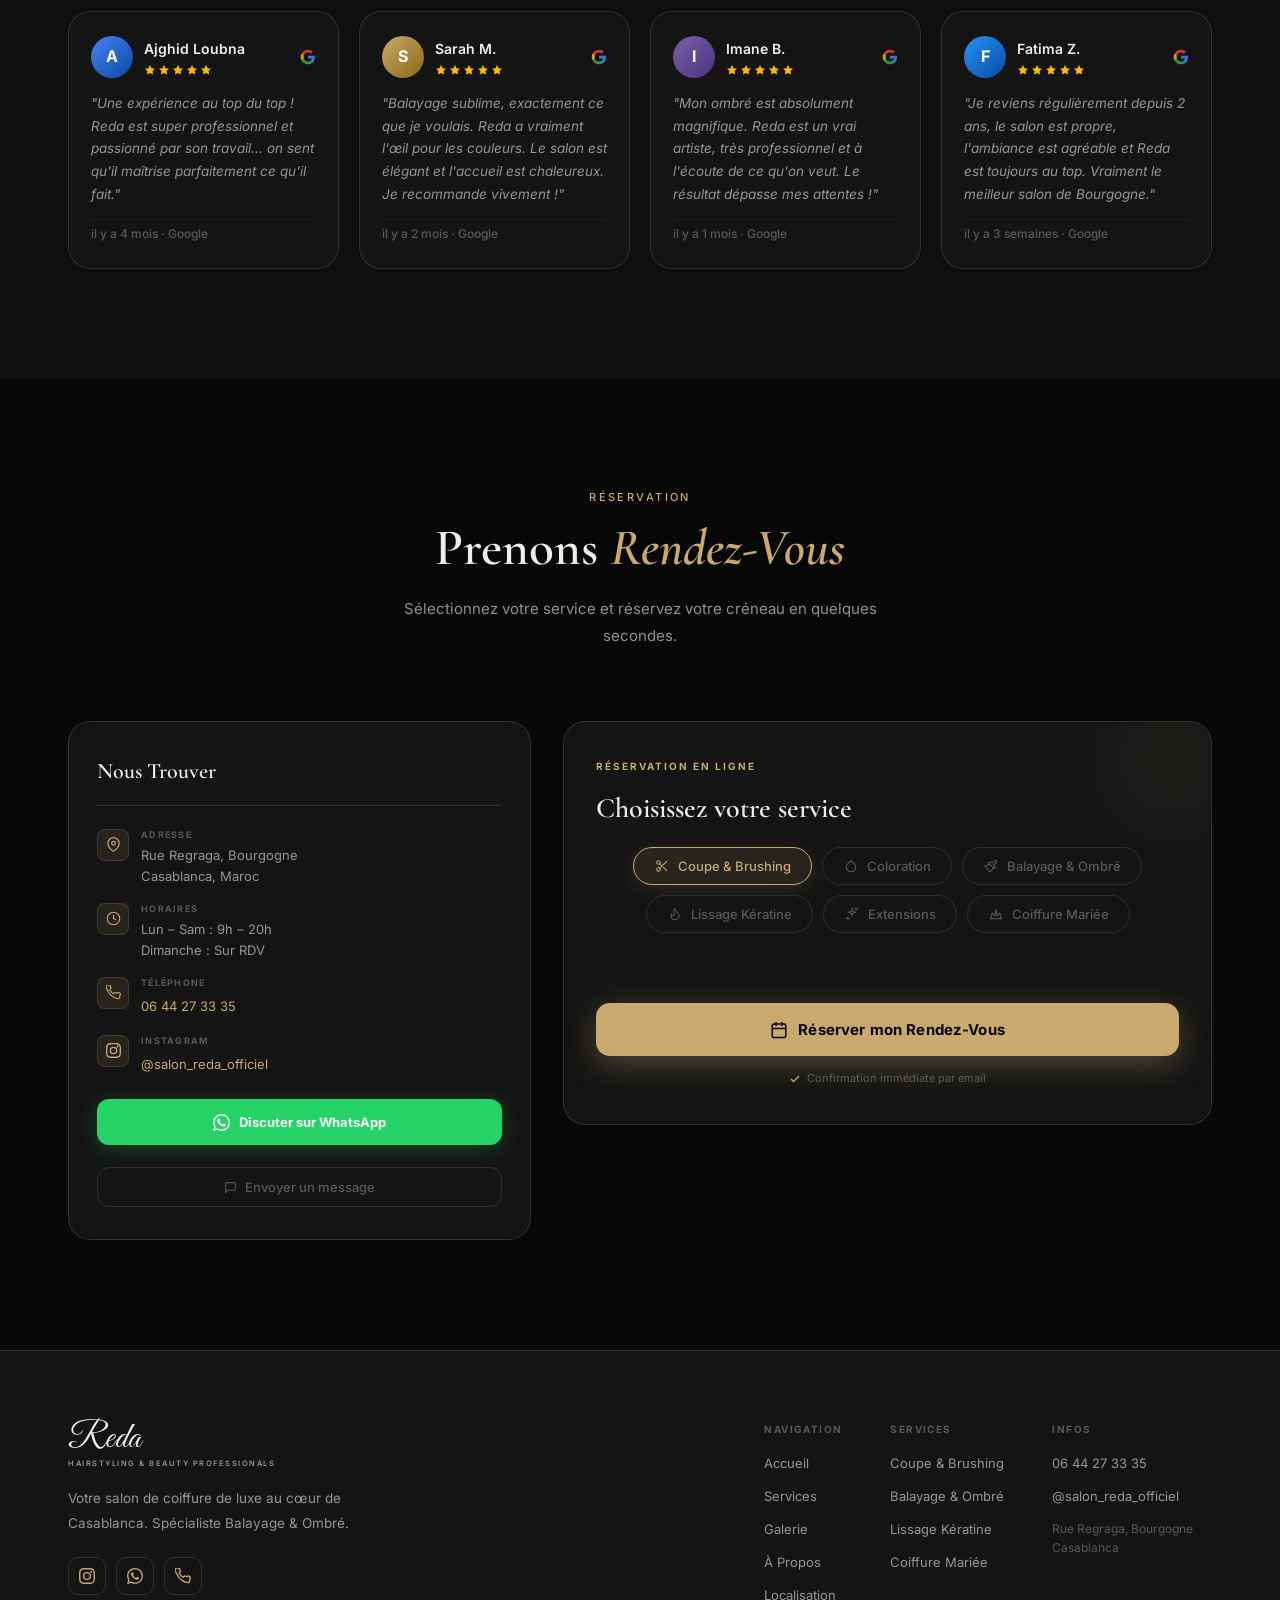
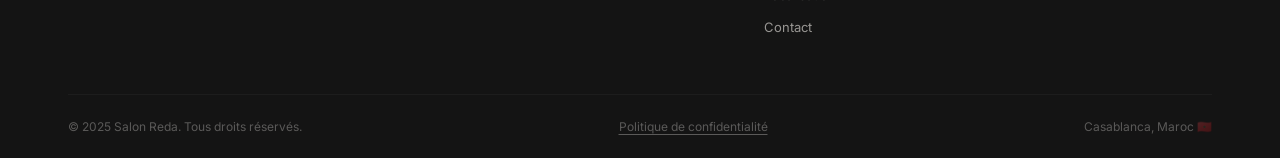
==== commit f456c86b: "5try wowo" ====
--- a/index.html
+++ b/index.html
@@ -34,6 +34,7 @@
   <link rel="icon" type="image/png" sizes="32x32" href="favicon-32.png">
   <link rel="apple-touch-icon" href="favicon-32.png">
   <link rel="stylesheet" href="style.css">
+  <link rel="stylesheet" href="gallery-lightbox.css">
 
   <!-- Schema.org LocalBusiness structured data -->
   <script type="application/ld+json">
@@ -972,5 +973,6 @@
   </div>
 
   <script src="main.js"></script>
+  <script src="gallery-lightbox.js"></script>
 </body>
 </html>
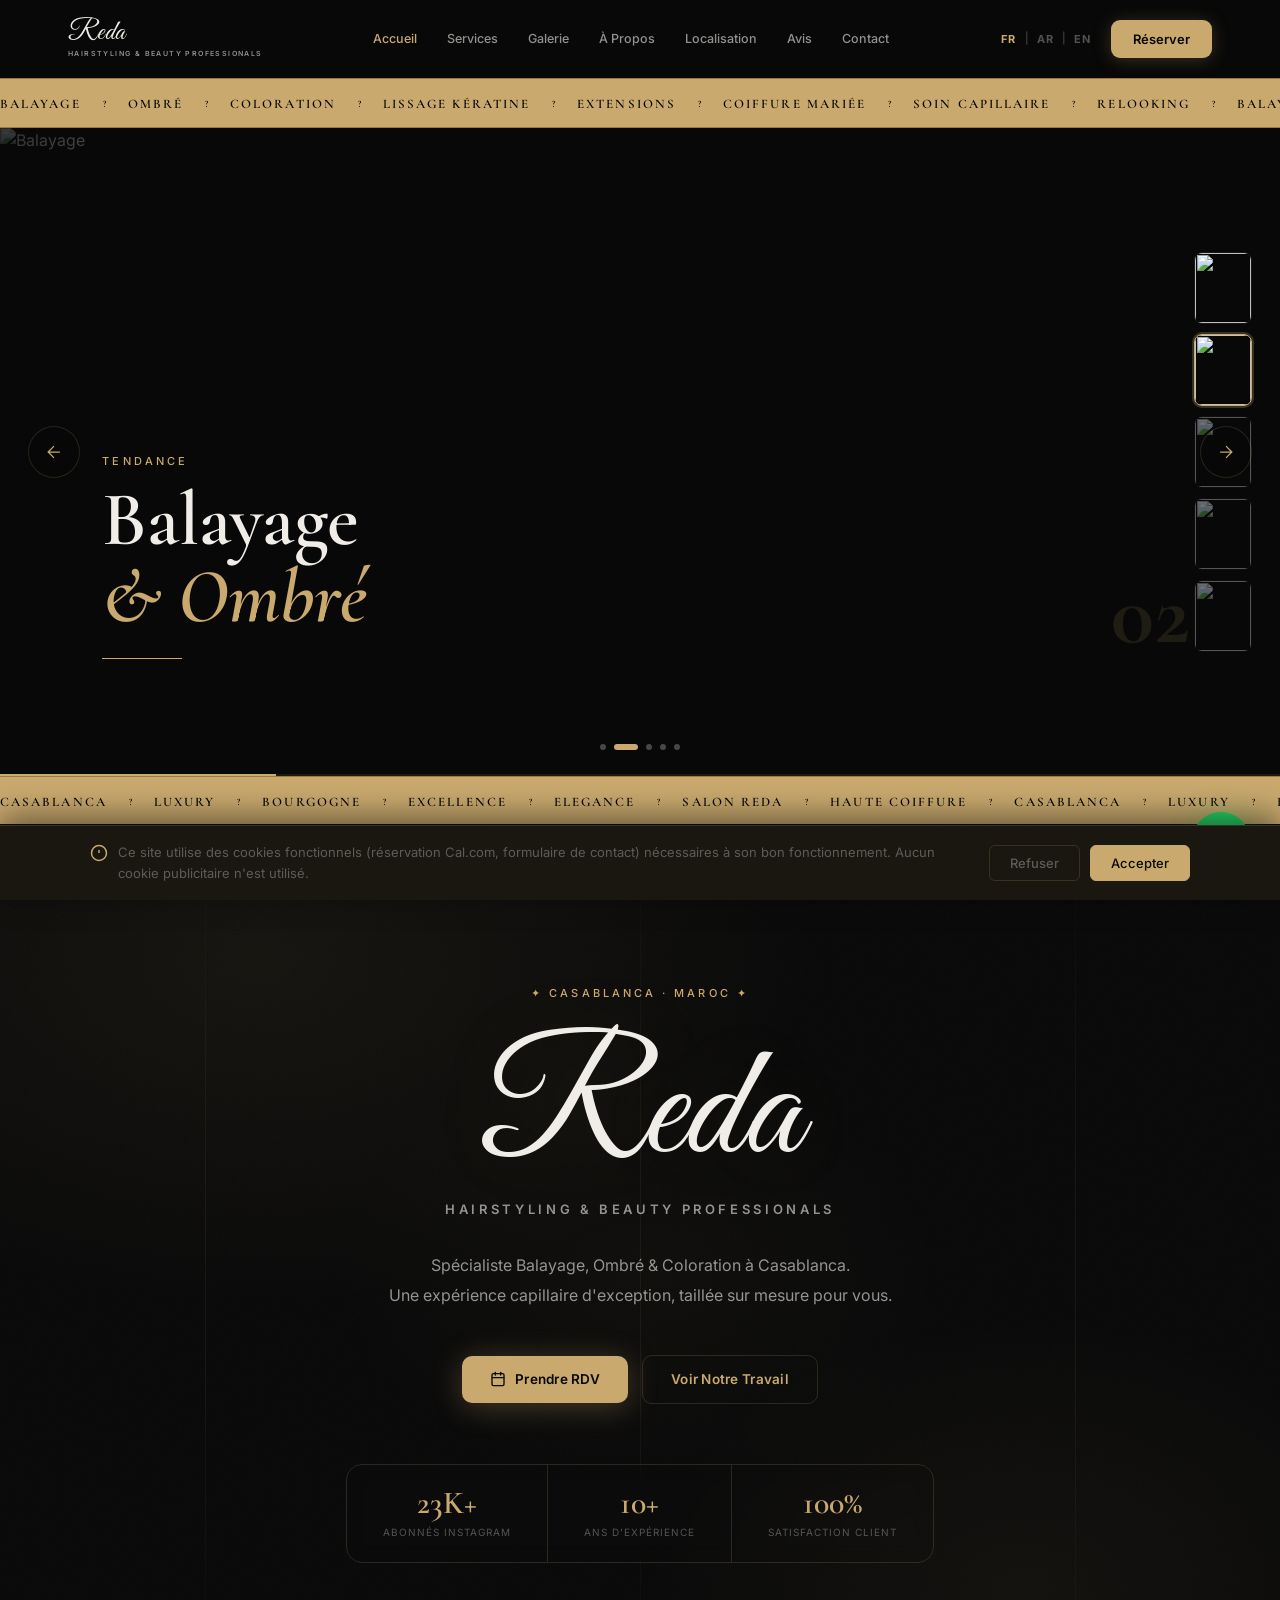
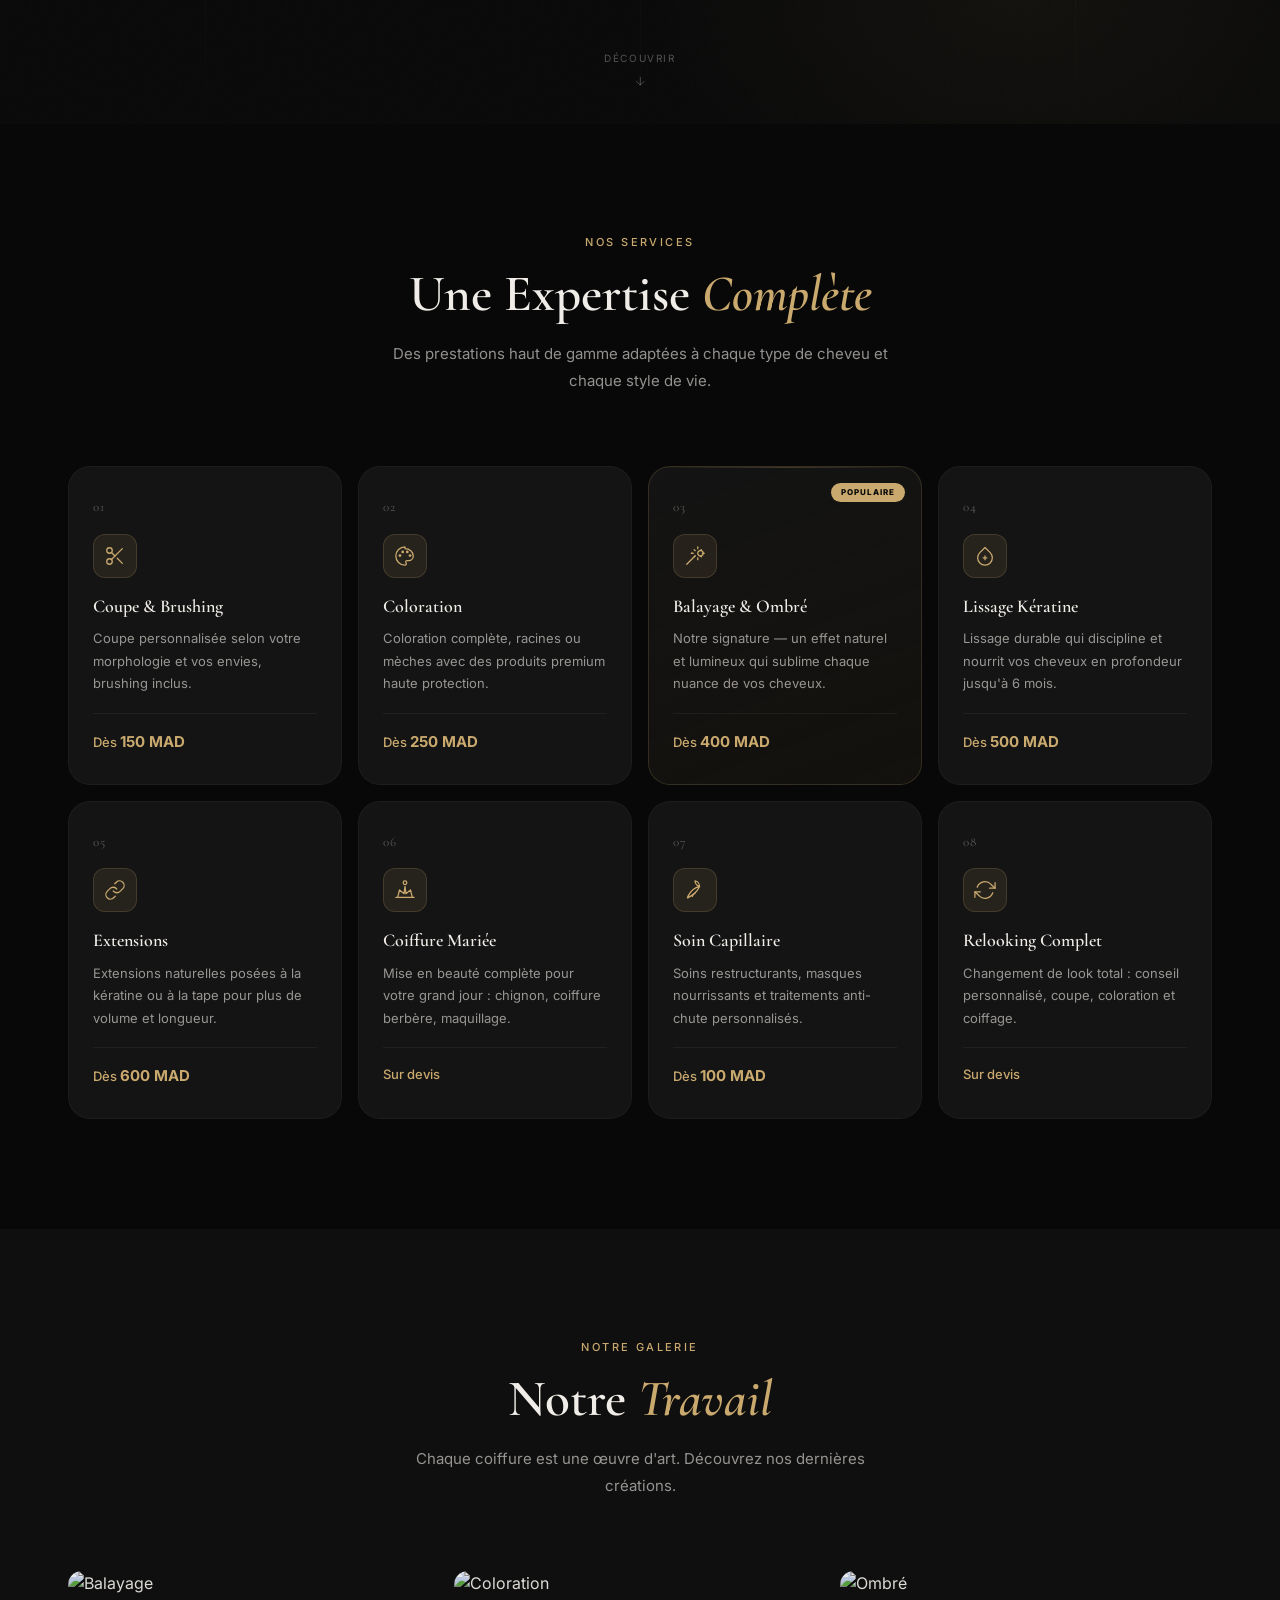
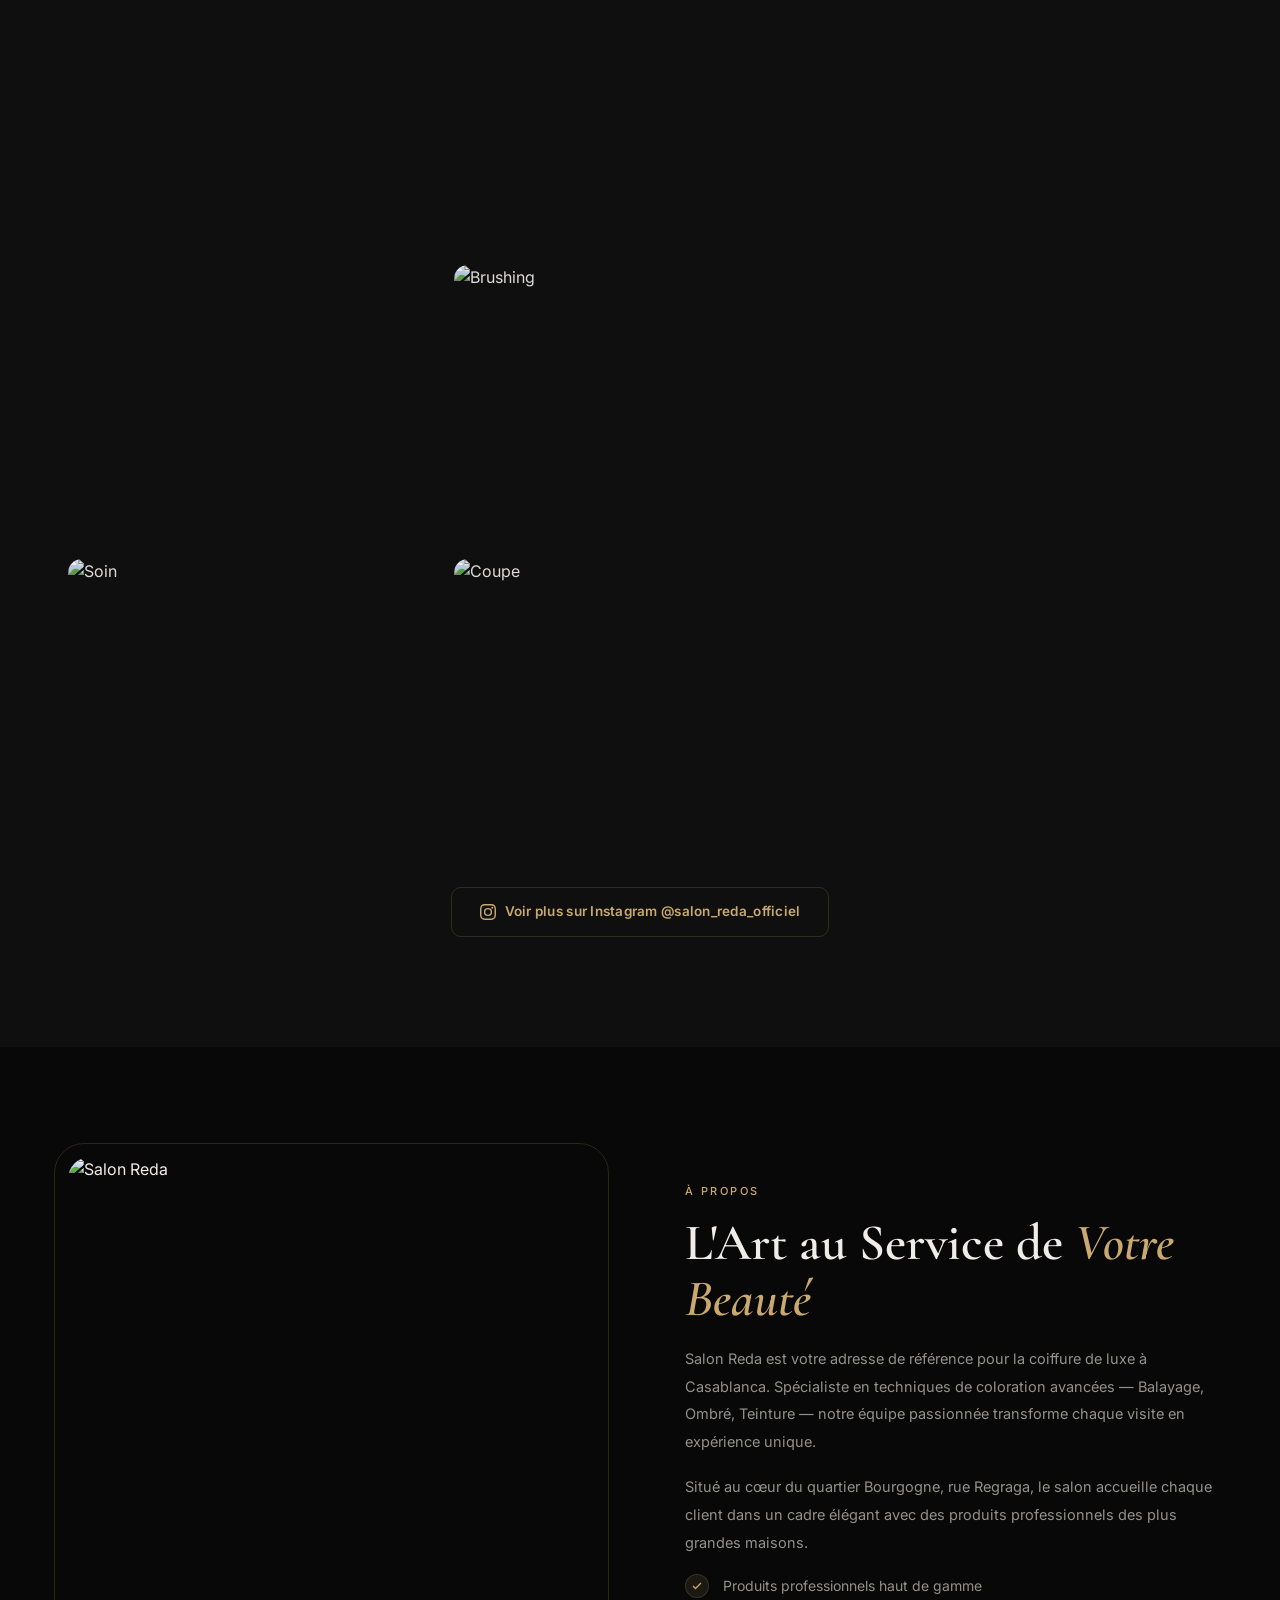
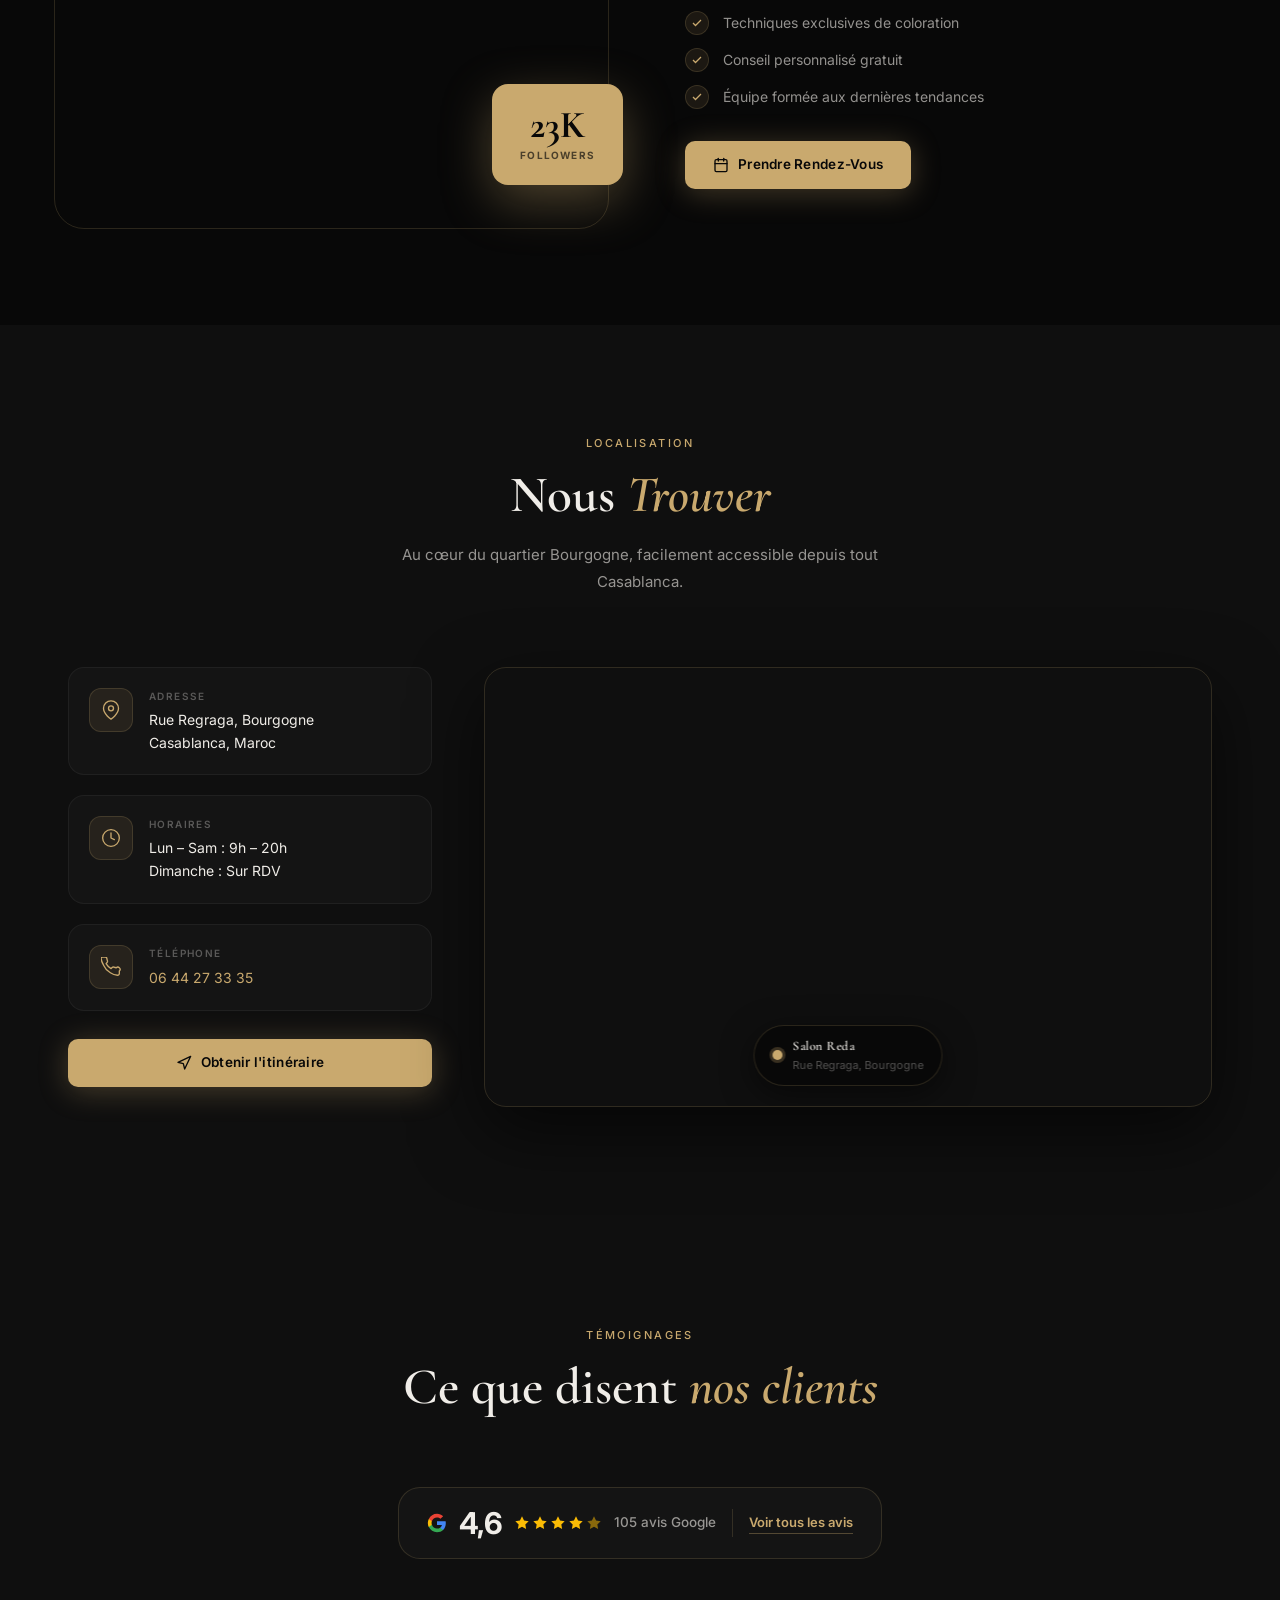
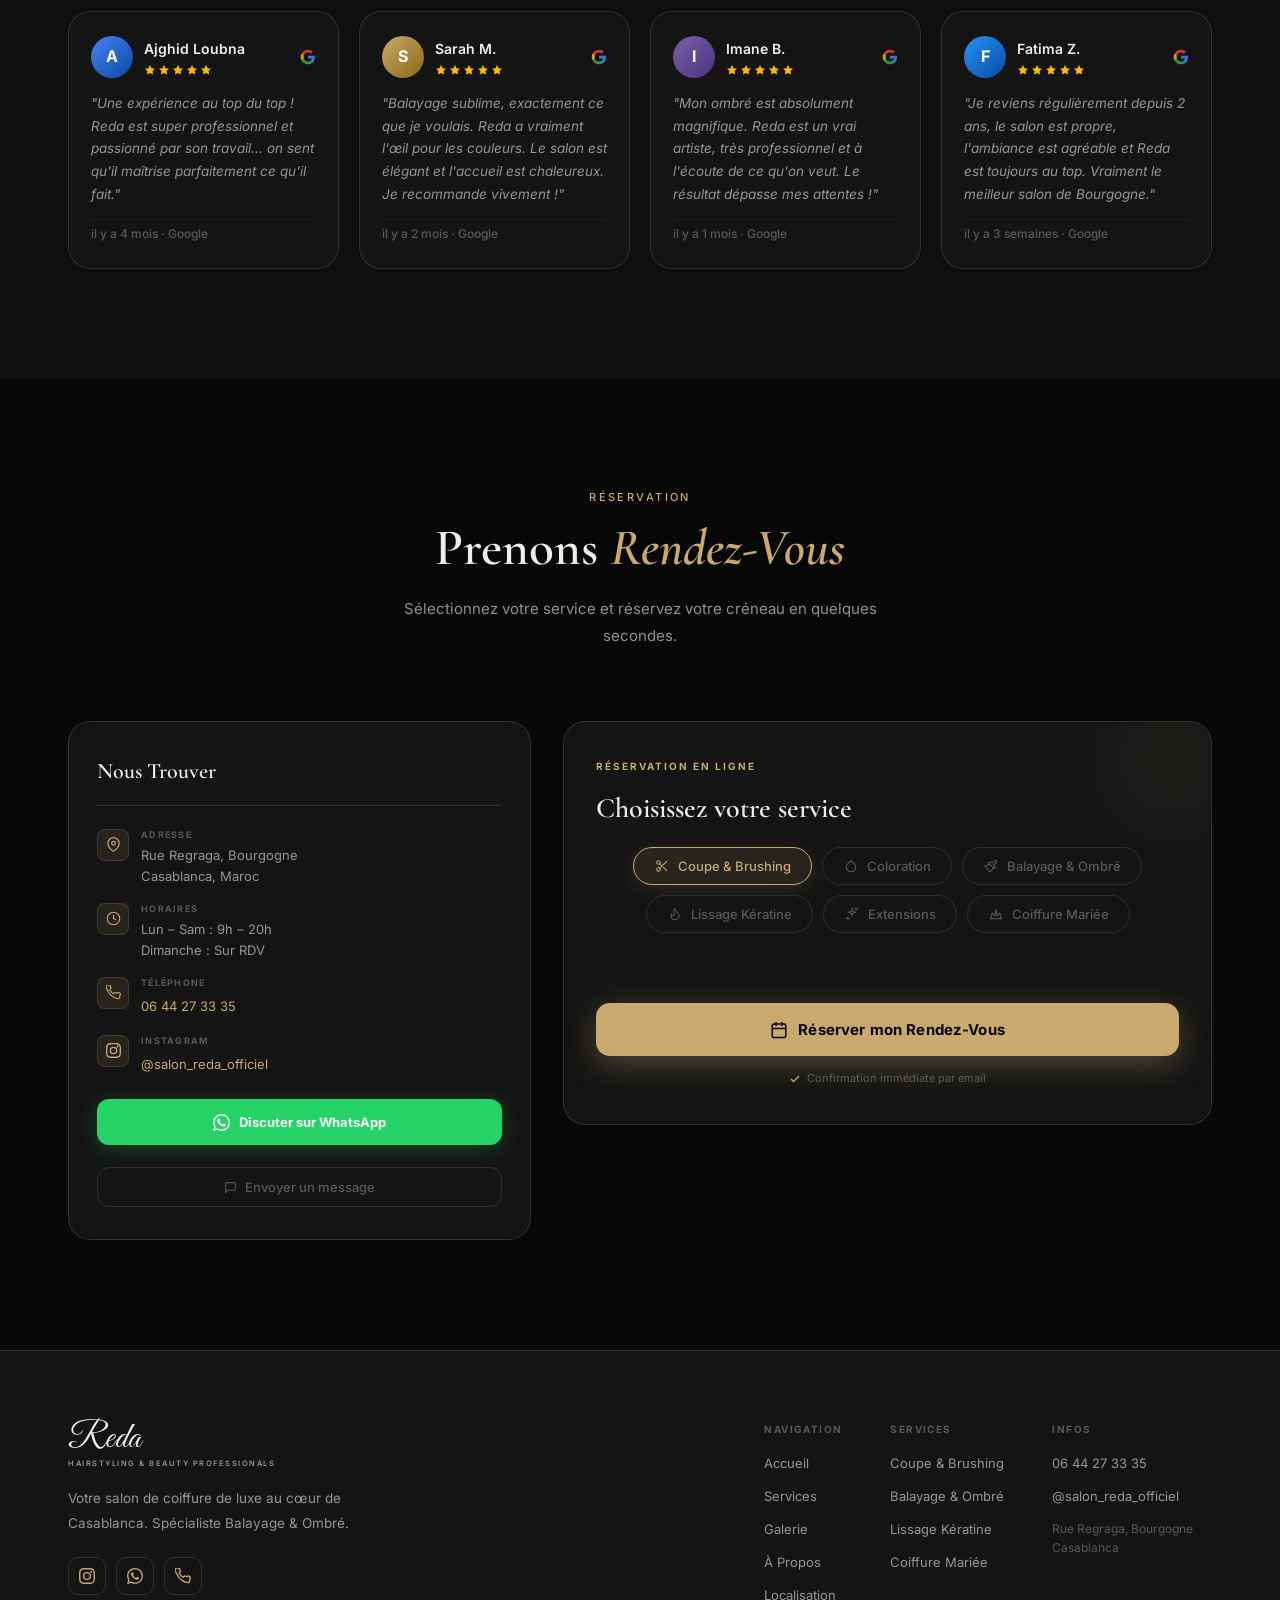
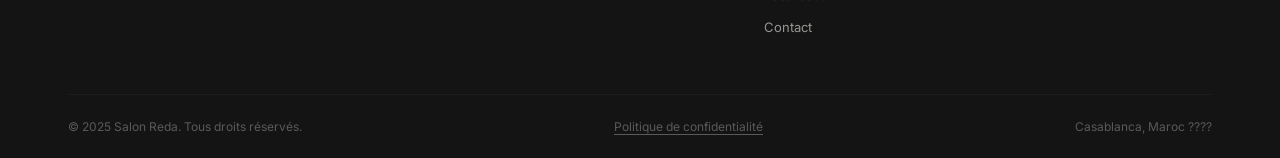
==== commit 13be0e0f: "5try wowo" ====
--- a/index.html
+++ b/index.html
@@ -13,7 +13,7 @@
   <meta property="og:url"         content="https://salonredaofficiel.netlify.app/">
   <meta property="og:title"       content="Salon Reda — Coiffure de Luxe · Casablanca">
   <meta property="og:description" content="Votre adresse coiffure de référence à Casablanca. Balayage, Ombré, Coloration &amp; Soin. Rue Regraga, Bourgogne.">
-  <meta property="og:image"       content="https://images.unsplash.com/photo-1560066984-138dadb4c035?w=1200&q=85&auto=format&fit=crop">
+  <meta property="og:image"       content="https://images.unsplash.com/photo-1560066984-138dadb4c035?w=1200&q=85&auto=format&fit=crop&fm=webp">
   <meta property="og:image:width"  content="1200">
   <meta property="og:image:height" content="630">
   <meta property="og:locale"      content="fr_MA">
@@ -22,7 +22,7 @@
   <meta name="twitter:card"        content="summary_large_image">
   <meta name="twitter:title"       content="Salon Reda — Coiffure de Luxe · Casablanca">
   <meta name="twitter:description" content="Votre adresse coiffure de référence à Casablanca. Balayage, Ombré, Coloration &amp; Soin.">
-  <meta name="twitter:image"       content="https://images.unsplash.com/photo-1560066984-138dadb4c035?w=1200&q=85&auto=format&fit=crop">
+  <meta name="twitter:image"       content="https://images.unsplash.com/photo-1560066984-138dadb4c035?w=1200&q=85&auto=format&fit=crop&fm=webp">
 
   <title>Salon Reda — Hairstyling &amp; Beauty Professionals · Casablanca</title>
   <link rel="preconnect" href="https://fonts.googleapis.com">
@@ -46,7 +46,7 @@
     "url": "https://salonredaofficiel.netlify.app/",
     "telephone": "+212644273335",
     "priceRange": "MAD 80–MAD 1200",
-    "image": "https://images.unsplash.com/photo-1560066984-138dadb4c035?w=1200&q=85&auto=format&fit=crop",
+    "image": "https://images.unsplash.com/photo-1560066984-138dadb4c035?w=1200&q=85&auto=format&fit=crop&fm=webp",
     "address": {
       "@type": "PostalAddress",
       "streetAddress": "Rue Regraga",
@@ -113,11 +113,15 @@
   </script>
 </head>
 <body>
-
-  <!-- ═══════════ NAV ═══════════ -->
-  <nav class="nav" id="nav">
+  <!-- Skip to main content (accessibility) -->
+  <a href="#showcase" class="skip-link">Aller au contenu principal</a>
+  <!-- Screen-reader language announcement -->
+  <div id="srLangAnnounce" aria-live="polite" aria-atomic="true" class="sr-only"></div>
+
+  <!-- ----------- NAV ----------- -->
+  <nav class="nav" id="nav" role="navigation" aria-label="Navigation principale">
     <div class="nav-inner">
-      <a class="nav-logo" href="#showcase">
+      <a class="nav-logo" href="#showcase" aria-label="Salon Reda — Accueil">
         <img src="logo.png" alt="Salon Reda" class="nav-logo-img"
              onerror="this.style.display='none';this.nextElementSibling.style.display='flex'">
         <div class="logo-mark" style="display:none">
@@ -125,7 +129,7 @@
           <span class="logo-sub">HAIRSTYLING &amp; BEAUTY PROFESSIONALS</span>
         </div>
       </a>
-      <div class="nav-links" id="navLinks">
+      <div class="nav-links" id="navLinks" role="list">
         <a class="nav-link" href="#showcase" data-i18n="nav_home">Accueil</a>
         <a class="nav-link" href="#services" data-i18n="nav_services">Services</a>
         <a class="nav-link" href="#gallery" data-i18n="nav_gallery">Galerie</a>
@@ -135,42 +139,42 @@
         <a class="nav-link" href="#contact" data-i18n="nav_contact">Contact</a>
       </div>
       <div class="nav-right">
-        <div class="lang-switcher">
-          <button class="lang-btn active" data-lang="fr">FR</button>
+        <div class="lang-switcher" role="group" aria-label="Langue">
+          <button class="lang-btn active" data-lang="fr" aria-pressed="true" aria-label="Francais">FR</button>
           <span class="lang-sep">|</span>
-          <button class="lang-btn" data-lang="ar">AR</button>
+          <button class="lang-btn" data-lang="ar" aria-pressed="false" aria-label="Arabe">AR</button>
           <span class="lang-sep">|</span>
-          <button class="lang-btn" data-lang="en">EN</button>
-        </div>
-        <!-- Gold "Réserver" button → scrolls to #contact and opens calendar tab -->
+          <button class="lang-btn" data-lang="en" aria-pressed="false" aria-label="English">EN</button>
+        </div>
+        <!-- Gold "Réserver" button ? scrolls to #contact and opens calendar tab -->
         <a href="#contact" class="nav-cta book-trigger" data-i18n="nav_cta">Réserver</a>
-        <button class="nav-burger" id="burger" aria-label="Menu">
-          <span></span><span></span><span></span>
+        <button class="nav-burger" id="burger" aria-label="Ouvrir le menu" aria-expanded="false" aria-controls="navLinks">
+          <span aria-hidden="true"></span><span aria-hidden="true"></span><span aria-hidden="true"></span>
         </button>
       </div>
     </div>
   </nav>
 
-  <!-- ═══════════ SHOWCASE SLIDER ═══════════ -->
+  <!-- ----------- SHOWCASE SLIDER ----------- -->
   <section class="showcase" id="showcase">
     <div class="showcase-ticker">
       <div class="ticker-track">
-        <span>Balayage</span><span class="ticker-dot">✦</span>
-        <span>Ombré</span><span class="ticker-dot">✦</span>
-        <span>Coloration</span><span class="ticker-dot">✦</span>
-        <span>Lissage Kératine</span><span class="ticker-dot">✦</span>
-        <span>Extensions</span><span class="ticker-dot">✦</span>
-        <span>Coiffure Mariée</span><span class="ticker-dot">✦</span>
-        <span>Soin Capillaire</span><span class="ticker-dot">✦</span>
-        <span>Relooking</span><span class="ticker-dot">✦</span>
-        <span>Balayage</span><span class="ticker-dot">✦</span>
-        <span>Ombré</span><span class="ticker-dot">✦</span>
-        <span>Coloration</span><span class="ticker-dot">✦</span>
-        <span>Lissage Kératine</span><span class="ticker-dot">✦</span>
-        <span>Extensions</span><span class="ticker-dot">✦</span>
-        <span>Coiffure Mariée</span><span class="ticker-dot">✦</span>
-        <span>Soin Capillaire</span><span class="ticker-dot">✦</span>
-        <span>Relooking</span><span class="ticker-dot">✦</span>
+        <span>Balayage</span><span class="ticker-dot">?</span>
+        <span>Ombré</span><span class="ticker-dot">?</span>
+        <span>Coloration</span><span class="ticker-dot">?</span>
+        <span>Lissage Kératine</span><span class="ticker-dot">?</span>
+        <span>Extensions</span><span class="ticker-dot">?</span>
+        <span>Coiffure Mariée</span><span class="ticker-dot">?</span>
+        <span>Soin Capillaire</span><span class="ticker-dot">?</span>
+        <span>Relooking</span><span class="ticker-dot">?</span>
+        <span>Balayage</span><span class="ticker-dot">?</span>
+        <span>Ombré</span><span class="ticker-dot">?</span>
+        <span>Coloration</span><span class="ticker-dot">?</span>
+        <span>Lissage Kératine</span><span class="ticker-dot">?</span>
+        <span>Extensions</span><span class="ticker-dot">?</span>
+        <span>Coiffure Mariée</span><span class="ticker-dot">?</span>
+        <span>Soin Capillaire</span><span class="ticker-dot">?</span>
+        <span>Relooking</span><span class="ticker-dot">?</span>
       </div>
     </div>
 
@@ -178,7 +182,7 @@
       <div class="showcase-slides" id="showcaseSlides">
         <div class="showcase-slide active">
           <div class="slide-img-wrap">
-            <img src="https://images.unsplash.com/photo-1560066984-138dadb4c035?w=1400&q=90&auto=format&fit=crop" alt="Coloration">
+            <img src="https://images.unsplash.com/photo-1560066984-138dadb4c035?w=1400&q=90&auto=format&fit=crop&fm=webp" alt="Coloration">
             <div class="slide-veil"></div>
           </div>
           <div class="slide-caption">
@@ -190,7 +194,7 @@
         </div>
         <div class="showcase-slide">
           <div class="slide-img-wrap">
-            <img src="https://images.unsplash.com/photo-1522337360788-8b13dee7a37e?w=1400&q=90&auto=format&fit=crop" alt="Balayage" loading="lazy">
+            <img src="https://images.unsplash.com/photo-1522337360788-8b13dee7a37e?w=1400&q=90&auto=format&fit=crop&fm=webp" alt="Balayage" loading="lazy">
             <div class="slide-veil"></div>
           </div>
           <div class="slide-caption">
@@ -202,7 +206,7 @@
         </div>
         <div class="showcase-slide">
           <div class="slide-img-wrap">
-            <img src="https://images.unsplash.com/photo-1605497788044-5a32c7078486?w=1400&q=90&auto=format&fit=crop" alt="Brushing" loading="lazy">
+            <img src="https://images.unsplash.com/photo-1605497788044-5a32c7078486?w=1400&q=90&auto=format&fit=crop&fm=webp" alt="Brushing" loading="lazy">
             <div class="slide-veil"></div>
           </div>
           <div class="slide-caption">
@@ -214,7 +218,7 @@
         </div>
         <div class="showcase-slide">
           <div class="slide-img-wrap">
-            <img src="https://images.unsplash.com/photo-1519735777090-ec97162dc266?w=1400&q=90&auto=format&fit=crop" alt="Ombré" loading="lazy">
+            <img src="https://images.unsplash.com/photo-1519735777090-ec97162dc266?w=1400&q=90&auto=format&fit=crop&fm=webp" alt="Ombré" loading="lazy">
             <div class="slide-veil"></div>
           </div>
           <div class="slide-caption">
@@ -226,7 +230,7 @@
         </div>
         <div class="showcase-slide">
           <div class="slide-img-wrap">
-            <img src="https://images.unsplash.com/photo-1634449571010-02389ed0f9b0?w=1400&q=90&auto=format&fit=crop" alt="Soin" loading="lazy">
+            <img src="https://images.unsplash.com/photo-1634449571010-02389ed0f9b0?w=1400&q=90&auto=format&fit=crop&fm=webp" alt="Soin" loading="lazy">
             <div class="slide-veil"></div>
           </div>
           <div class="slide-caption">
@@ -256,35 +260,35 @@
       <div class="showcase-progress"><div class="showcase-progress-bar" id="showcaseProgress"></div></div>
 
       <div class="showcase-strip" id="showcaseStrip">
-        <div class="strip-thumb active" data-idx="0"><img src="https://images.unsplash.com/photo-1560066984-138dadb4c035?w=200&q=70&auto=format&fit=crop" alt=""></div>
-        <div class="strip-thumb" data-idx="1"><img src="https://images.unsplash.com/photo-1522337360788-8b13dee7a37e?w=200&q=70&auto=format&fit=crop" alt=""></div>
-        <div class="strip-thumb" data-idx="2"><img src="https://images.unsplash.com/photo-1605497788044-5a32c7078486?w=200&q=70&auto=format&fit=crop" alt=""></div>
-        <div class="strip-thumb" data-idx="3"><img src="https://images.unsplash.com/photo-1519735777090-ec97162dc266?w=200&q=70&auto=format&fit=crop" alt=""></div>
-        <div class="strip-thumb" data-idx="4"><img src="https://images.unsplash.com/photo-1634449571010-02389ed0f9b0?w=200&q=70&auto=format&fit=crop" alt=""></div>
+        <div class="strip-thumb active" data-idx="0"><img src="https://images.unsplash.com/photo-1560066984-138dadb4c035?w=200&q=70&auto=format&fit=crop&fm=webp" alt=""></div>
+        <div class="strip-thumb" data-idx="1"><img src="https://images.unsplash.com/photo-1522337360788-8b13dee7a37e?w=200&q=70&auto=format&fit=crop&fm=webp" alt=""></div>
+        <div class="strip-thumb" data-idx="2"><img src="https://images.unsplash.com/photo-1605497788044-5a32c7078486?w=200&q=70&auto=format&fit=crop&fm=webp" alt=""></div>
+        <div class="strip-thumb" data-idx="3"><img src="https://images.unsplash.com/photo-1519735777090-ec97162dc266?w=200&q=70&auto=format&fit=crop&fm=webp" alt=""></div>
+        <div class="strip-thumb" data-idx="4"><img src="https://images.unsplash.com/photo-1634449571010-02389ed0f9b0?w=200&q=70&auto=format&fit=crop&fm=webp" alt=""></div>
       </div>
     </div>
 
     <div class="showcase-ticker showcase-ticker-b">
       <div class="ticker-track ticker-reverse">
-        <span>Casablanca</span><span class="ticker-dot">✦</span>
-        <span>Luxury</span><span class="ticker-dot">✦</span>
-        <span>Bourgogne</span><span class="ticker-dot">✦</span>
-        <span>Excellence</span><span class="ticker-dot">✦</span>
-        <span>Elegance</span><span class="ticker-dot">✦</span>
-        <span>Salon Reda</span><span class="ticker-dot">✦</span>
-        <span>Haute Coiffure</span><span class="ticker-dot">✦</span>
-        <span>Casablanca</span><span class="ticker-dot">✦</span>
-        <span>Luxury</span><span class="ticker-dot">✦</span>
-        <span>Bourgogne</span><span class="ticker-dot">✦</span>
-        <span>Excellence</span><span class="ticker-dot">✦</span>
-        <span>Elegance</span><span class="ticker-dot">✦</span>
-        <span>Salon Reda</span><span class="ticker-dot">✦</span>
-        <span>Haute Coiffure</span><span class="ticker-dot">✦</span>
+        <span>Casablanca</span><span class="ticker-dot">?</span>
+        <span>Luxury</span><span class="ticker-dot">?</span>
+        <span>Bourgogne</span><span class="ticker-dot">?</span>
+        <span>Excellence</span><span class="ticker-dot">?</span>
+        <span>Elegance</span><span class="ticker-dot">?</span>
+        <span>Salon Reda</span><span class="ticker-dot">?</span>
+        <span>Haute Coiffure</span><span class="ticker-dot">?</span>
+        <span>Casablanca</span><span class="ticker-dot">?</span>
+        <span>Luxury</span><span class="ticker-dot">?</span>
+        <span>Bourgogne</span><span class="ticker-dot">?</span>
+        <span>Excellence</span><span class="ticker-dot">?</span>
+        <span>Elegance</span><span class="ticker-dot">?</span>
+        <span>Salon Reda</span><span class="ticker-dot">?</span>
+        <span>Haute Coiffure</span><span class="ticker-dot">?</span>
       </div>
     </div>
   </section>
 
-  <!-- ═══════════ HERO ═══════════ -->
+  <!-- ----------- HERO ----------- -->
   <section class="hero" id="hero">
     <div class="hero-bg"></div>
     <div class="hero-grain"></div>
@@ -294,14 +298,14 @@
       <div class="hero-line"></div>
     </div>
     <div class="hero-content">
-      <div class="hero-eyebrow reveal" data-i18n="hero_eyebrow">✦ Casablanca · Maroc ✦</div>
+      <div class="hero-eyebrow reveal" data-i18n="hero_eyebrow">? Casablanca · Maroc ?</div>
       <div class="hero-logo-big reveal">
         <div class="hero-script">Reda</div>
         <div class="hero-brand-sub">HAIRSTYLING &amp; BEAUTY PROFESSIONALS</div>
       </div>
       <p class="hero-desc reveal" data-i18n="hero_desc">Spécialiste Balayage, Ombré &amp; Coloration à Casablanca.<br>Une expérience capillaire d'exception, taillée sur mesure pour vous.</p>
       <div class="hero-cta-group reveal">
-        <!-- Book button → #contact calendar tab -->
+        <!-- Book button ? #contact calendar tab -->
         <a href="#contact" class="btn btn-primary book-trigger">
           <svg width="16" height="16" viewBox="0 0 24 24" fill="none" stroke="currentColor" stroke-width="2" stroke-linecap="round" stroke-linejoin="round"><rect x="3" y="4" width="18" height="18" rx="2"/><line x1="16" y1="2" x2="16" y2="6"/><line x1="8" y1="2" x2="8" y2="6"/><line x1="3" y1="10" x2="21" y2="10"/></svg>
           <span data-i18n="hero_cta1">Prendre RDV</span>
@@ -331,7 +335,7 @@
     </a>
   </section>
 
-  <!-- ═══════════ SERVICES ═══════════ -->
+  <!-- ----------- SERVICES ----------- -->
   <section class="section" id="services">
     <div class="container">
       <div class="section-header reveal">
@@ -417,7 +421,7 @@
     </div>
   </section>
 
-  <!-- ═══════════ GALLERY ═══════════ -->
+  <!-- ----------- GALLERY ----------- -->
   <section class="section section-alt" id="gallery">
     <div class="container">
       <div class="section-header reveal">
@@ -427,27 +431,27 @@
       </div>
       <div class="gallery-grid">
         <div class="gallery-item reveal g-tall">
-          <img src="https://images.unsplash.com/photo-1522337360788-8b13dee7a37e?w=700&q=85&auto=format&fit=crop" alt="Balayage" loading="lazy">
+          <img src="https://images.unsplash.com/photo-1522337360788-8b13dee7a37e?w=700&q=85&auto=format&fit=crop&fm=webp" alt="Balayage" loading="lazy">
           <div class="gallery-overlay"><span>Balayage</span></div>
         </div>
         <div class="gallery-item reveal">
-          <img src="https://images.unsplash.com/photo-1560066984-138dadb4c035?w=600&q=85&auto=format&fit=crop" alt="Coloration" loading="lazy">
+          <img src="https://images.unsplash.com/photo-1560066984-138dadb4c035?w=600&q=85&auto=format&fit=crop&fm=webp" alt="Coloration" loading="lazy">
           <div class="gallery-overlay"><span>Coloration</span></div>
         </div>
         <div class="gallery-item reveal">
-          <img src="https://images.unsplash.com/photo-1519735777090-ec97162dc266?w=600&q=85&auto=format&fit=crop" alt="Ombré" loading="lazy">
+          <img src="https://images.unsplash.com/photo-1519735777090-ec97162dc266?w=600&q=85&auto=format&fit=crop&fm=webp" alt="Ombré" loading="lazy">
           <div class="gallery-overlay"><span>Ombré</span></div>
         </div>
         <div class="gallery-item reveal g-wide">
-          <img src="https://images.unsplash.com/photo-1605497788044-5a32c7078486?w=900&q=85&auto=format&fit=crop" alt="Brushing" loading="lazy">
+          <img src="https://images.unsplash.com/photo-1605497788044-5a32c7078486?w=900&q=85&auto=format&fit=crop&fm=webp" alt="Brushing" loading="lazy">
           <div class="gallery-overlay"><span>Brushing &amp; Style</span></div>
         </div>
         <div class="gallery-item reveal">
-          <img src="https://images.unsplash.com/photo-1634449571010-02389ed0f9b0?w=600&q=85&auto=format&fit=crop" alt="Soin" loading="lazy">
+          <img src="https://images.unsplash.com/photo-1634449571010-02389ed0f9b0?w=600&q=85&auto=format&fit=crop&fm=webp" alt="Soin" loading="lazy">
           <div class="gallery-overlay"><span>Soin Capillaire</span></div>
         </div>
         <div class="gallery-item reveal">
-          <img src="https://images.unsplash.com/photo-1492106087820-71f1a00d2b11?w=600&q=85&auto=format&fit=crop" alt="Coupe" loading="lazy">
+          <img src="https://images.unsplash.com/photo-1492106087820-71f1a00d2b11?w=600&q=85&auto=format&fit=crop&fm=webp" alt="Coupe" loading="lazy">
           <div class="gallery-overlay"><span>Coupe &amp; Finition</span></div>
         </div>
       </div>
@@ -460,13 +464,13 @@
     </div>
   </section>
 
-  <!-- ═══════════ ABOUT ═══════════ -->
+  <!-- ----------- ABOUT ----------- -->
   <section class="section" id="about">
     <div class="container">
       <div class="about-grid">
         <div class="about-img-col reveal">
           <div class="about-img-wrap">
-            <img src="https://images.unsplash.com/photo-1521590832167-7bcbfaa6381f?w=700&q=85&auto=format&fit=crop" alt="Salon Reda" loading="lazy">
+            <img src="https://images.unsplash.com/photo-1521590832167-7bcbfaa6381f?w=700&q=85&auto=format&fit=crop&fm=webp" alt="Salon Reda" loading="lazy">
             <div class="about-img-badge">
               <div class="about-badge-val">23K</div>
               <div class="about-badge-lbl" data-i18n="badge_followers">Followers</div>
@@ -485,7 +489,7 @@
             <div class="about-feat"><div class="about-feat-icon"><svg width="12" height="12" viewBox="0 0 24 24" fill="none" stroke="currentColor" stroke-width="2.5"><polyline points="20 6 9 17 4 12"/></svg></div><span data-i18n="feat3">Conseil personnalisé gratuit</span></div>
             <div class="about-feat"><div class="about-feat-icon"><svg width="12" height="12" viewBox="0 0 24 24" fill="none" stroke="currentColor" stroke-width="2.5"><polyline points="20 6 9 17 4 12"/></svg></div><span data-i18n="feat4">Équipe formée aux dernières tendances</span></div>
           </div>
-          <!-- About CTA → also triggers calendar tab -->
+          <!-- About CTA ? also triggers calendar tab -->
           <a href="#contact" class="btn btn-primary book-trigger" style="margin-top:32px;display:inline-flex;">
             <svg width="16" height="16" viewBox="0 0 24 24" fill="none" stroke="currentColor" stroke-width="2" stroke-linecap="round" stroke-linejoin="round"><rect x="3" y="4" width="18" height="18" rx="2"/><line x1="16" y1="2" x2="16" y2="6"/><line x1="8" y1="2" x2="8" y2="6"/><line x1="3" y1="10" x2="21" y2="10"/></svg>
             <span data-i18n="about_cta">Prendre Rendez-Vous</span>
@@ -495,7 +499,7 @@
     </div>
   </section>
 
-  <!-- ═══════════ LOCATION / MAP ═══════════ -->
+  <!-- ----------- LOCATION / MAP ----------- -->
   <section class="section section-alt" id="location">
     <div class="container">
       <div class="section-header reveal">
@@ -552,7 +556,7 @@
     </div>
   </section>
 
-  <!-- ═══════════ GOOGLE REVIEWS ═══════════ -->
+  <!-- ----------- GOOGLE REVIEWS ----------- -->
   <section class="section section-alt" id="reviews">
     <div class="container">
 
@@ -663,7 +667,7 @@
     </div>
   </section>
 
-  <!-- ═══════════ CONTACT + BOOKING ═══════════ -->
+  <!-- ----------- CONTACT + BOOKING ----------- -->
   <section class="section" id="contact">
     <div class="container">
 
@@ -884,7 +888,7 @@
       <div class="footer-bottom">
         <span data-i18n="foot_copy">© 2025 Salon Reda. Tous droits réservés.</span>
         <a href="#" class="footer-privacy-link" onclick="showPrivacyPolicy(event)" data-i18n="foot_privacy">Politique de confidentialité</a>
-        <span>Casablanca, Maroc 🇲🇦</span>
+        <span>Casablanca, Maroc ????</span>
       </div>
     </div>
   </footer>
@@ -893,7 +897,7 @@
     <svg width="26" height="26" viewBox="0 0 24 24" fill="white"><path d="M17.472 14.382c-.297-.149-1.758-.867-2.03-.967-.273-.099-.471-.148-.67.15-.197.297-.767.966-.94 1.164-.173.199-.347.223-.644.075-.297-.15-1.255-.463-2.39-1.475-.883-.788-1.48-1.761-1.653-2.059-.173-.297-.018-.458.13-.606.134-.133.298-.347.446-.52.149-.174.198-.298.298-.497.099-.198.05-.371-.025-.52-.075-.149-.669-1.612-.916-2.207-.242-.579-.487-.5-.669-.51-.173-.008-.371-.01-.57-.01-.198 0-.52.074-.792.372-.272.297-1.04 1.016-1.04 2.479 0 1.462 1.065 2.875 1.213 3.074.149.198 2.096 3.2 5.077 4.487.709.306 1.262.489 1.694.625.712.227 1.36.195 1.871.118.571-.085 1.758-.719 2.006-1.413.248-.694.248-1.289.173-1.413-.074-.124-.272-.198-.57-.347m-5.421 7.403h-.004a9.87 9.87 0 01-5.031-1.378l-.361-.214-3.741.982.998-3.648-.235-.374a9.86 9.86 0 01-1.51-5.26c.001-5.45 4.436-9.884 9.888-9.884 2.64 0 5.122 1.03 6.988 2.898a9.825 9.825 0 012.893 6.994c-.003 5.45-4.437 9.884-9.885 9.884m8.413-18.297A11.815 11.815 0 0012.05 0C5.495 0 .16 5.335.157 11.892c0 2.096.547 4.142 1.588 5.945L.057 24l6.305-1.654a11.882 11.882 0 005.683 1.448h.005c6.554 0 11.89-5.335 11.893-11.893a11.821 11.821 0 00-3.48-8.413z"/></svg>
   </a>
 
-  <!-- ══ BOOKING SUCCESS OVERLAY ══ -->
+  <!-- -- BOOKING SUCCESS OVERLAY -- -->
   <div id="bsOverlay" class="bso-overlay" style="display:none;" aria-hidden="true">
     <div class="bso-backdrop" onclick="closeBSO()"></div>
     <div class="bso-card" role="dialog" aria-modal="true">
@@ -938,7 +942,7 @@
     </div>
   </div>
 
-  <!-- ══ PRIVACY POLICY MODAL ══ -->
+  <!-- -- PRIVACY POLICY MODAL -- -->
   <div id="privacyModal" class="privacy-modal" style="display:none;" role="dialog" aria-modal="true" aria-label="Politique de confidentialité">
     <div class="privacy-backdrop" onclick="closePrivacyPolicy()"></div>
     <div class="privacy-card">
@@ -958,7 +962,7 @@
     </div>
   </div>
 
-  <!-- ══ COOKIE CONSENT BANNER ══ -->
+  <!-- -- COOKIE CONSENT BANNER -- -->
   <div id="cookieBanner" class="cookie-banner" role="dialog" aria-live="polite" aria-label="Consentement cookies" style="display:none;">
     <div class="cookie-inner">
       <div class="cookie-text">
--- a/style.css
+++ b/style.css
@@ -27,6 +27,51 @@
 *, *::before, *::after { margin:0; padding:0; box-sizing:border-box; }
 html { scroll-behavior:smooth; font-size:16px; }
 body { background:var(--bg); color:var(--text); font-family:'Inter',sans-serif; overflow-x:hidden; line-height:1.6; }
+
+/* ── Accessibility utilities ── */
+/* Screen-reader only — visually hidden but readable by assistive tech */
+.sr-only {
+  position: absolute;
+  width: 1px; height: 1px;
+  padding: 0; margin: -1px;
+  overflow: hidden;
+  clip: rect(0,0,0,0);
+  white-space: nowrap;
+  border: 0;
+}
+
+/* Skip-to-content link (keyboard users) */
+.skip-link {
+  position: absolute;
+  top: -100px;
+  left: 20px;
+  z-index: 99999;
+  padding: 10px 20px;
+  background: var(--gold);
+  color: #0a0a08;
+  font-size: 13px;
+  font-weight: 600;
+  border-radius: 4px;
+  text-decoration: none;
+  transition: top 0.2s;
+}
+.skip-link:focus { top: 10px; }
+
+/* Focus-visible ring — gold outline for keyboard users */
+:focus-visible {
+  outline: 2px solid var(--gold);
+  outline-offset: 3px;
+  border-radius: 2px;
+}
+/* Remove outline for mouse users */
+:focus:not(:focus-visible) { outline: none; }
+
+/* Gallery items — show focus ring */
+.gallery-item:focus-visible {
+  outline: 2px solid var(--gold);
+  outline-offset: 3px;
+  z-index: 2;
+}
 a { text-decoration:none; color:inherit; }
 img { max-width:100%; height:auto; display:block; }
 button { cursor:pointer; border:none; background:none; font-family:inherit; }
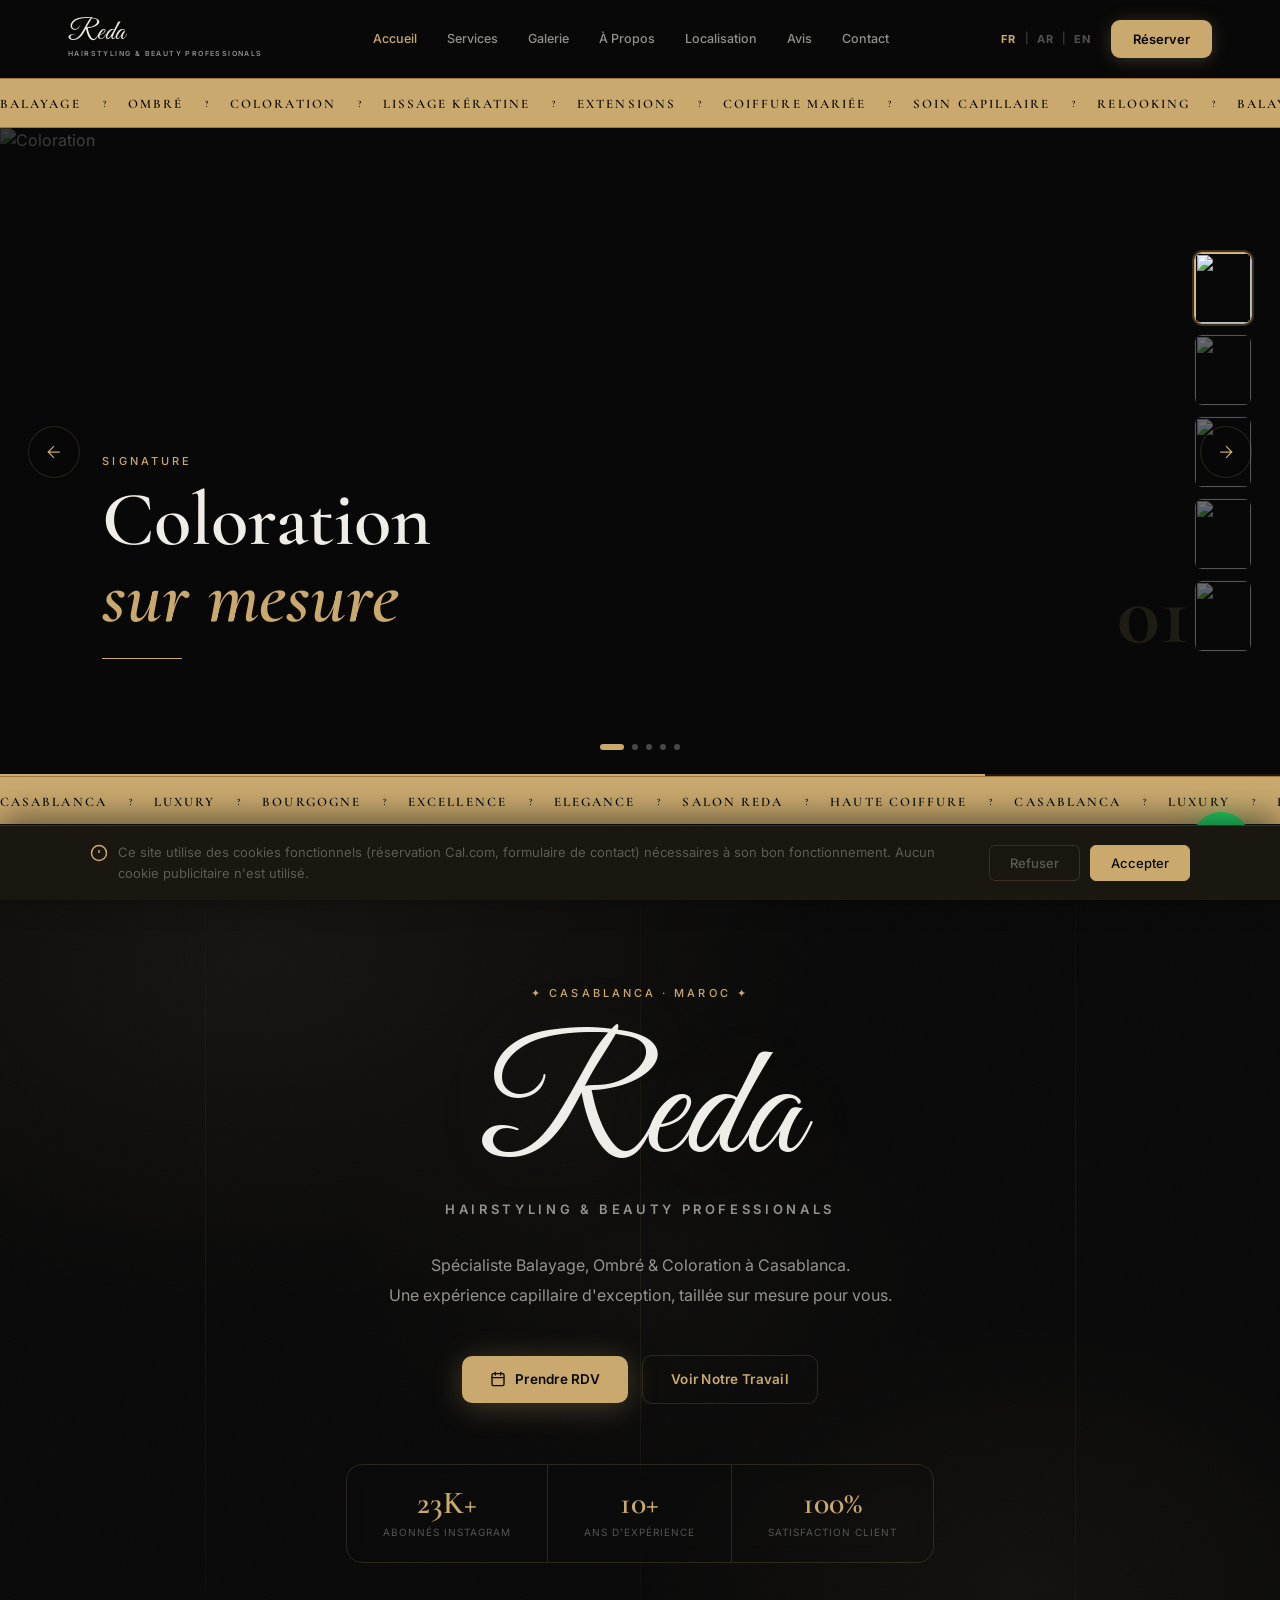
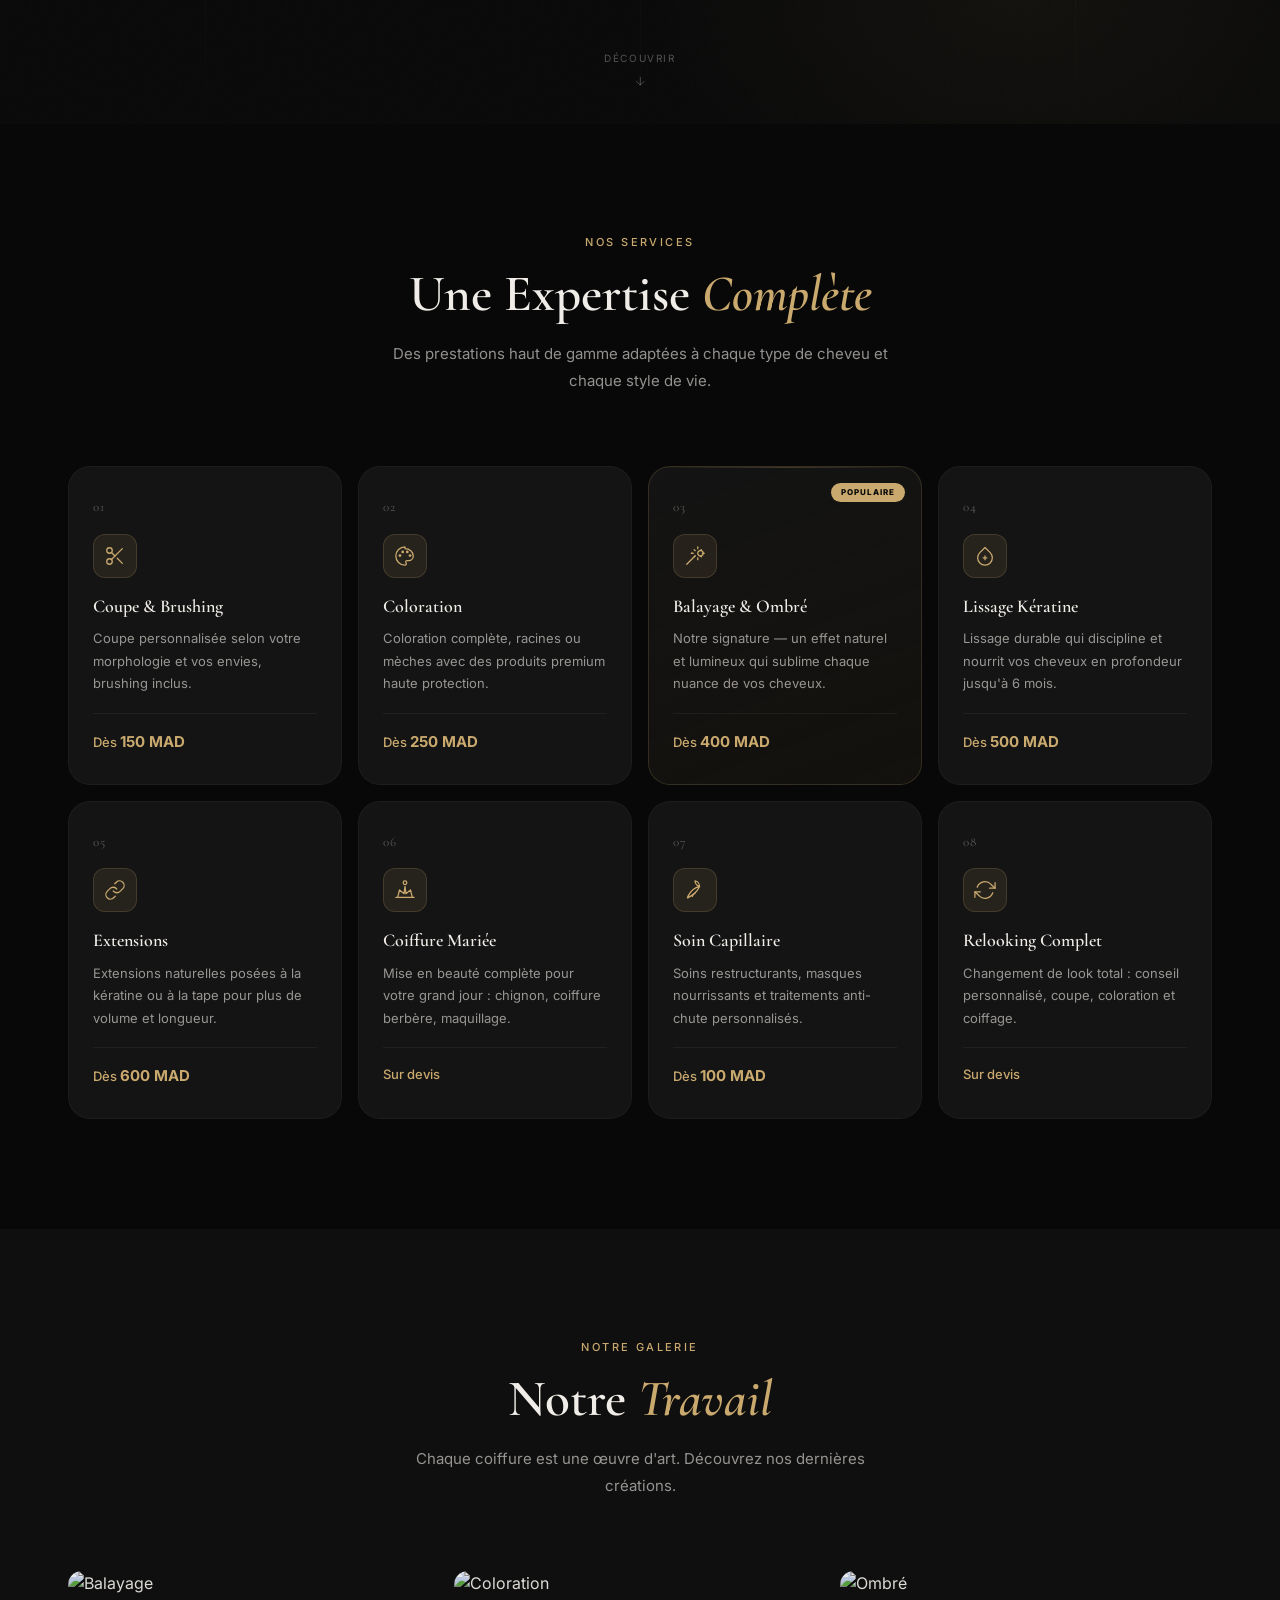
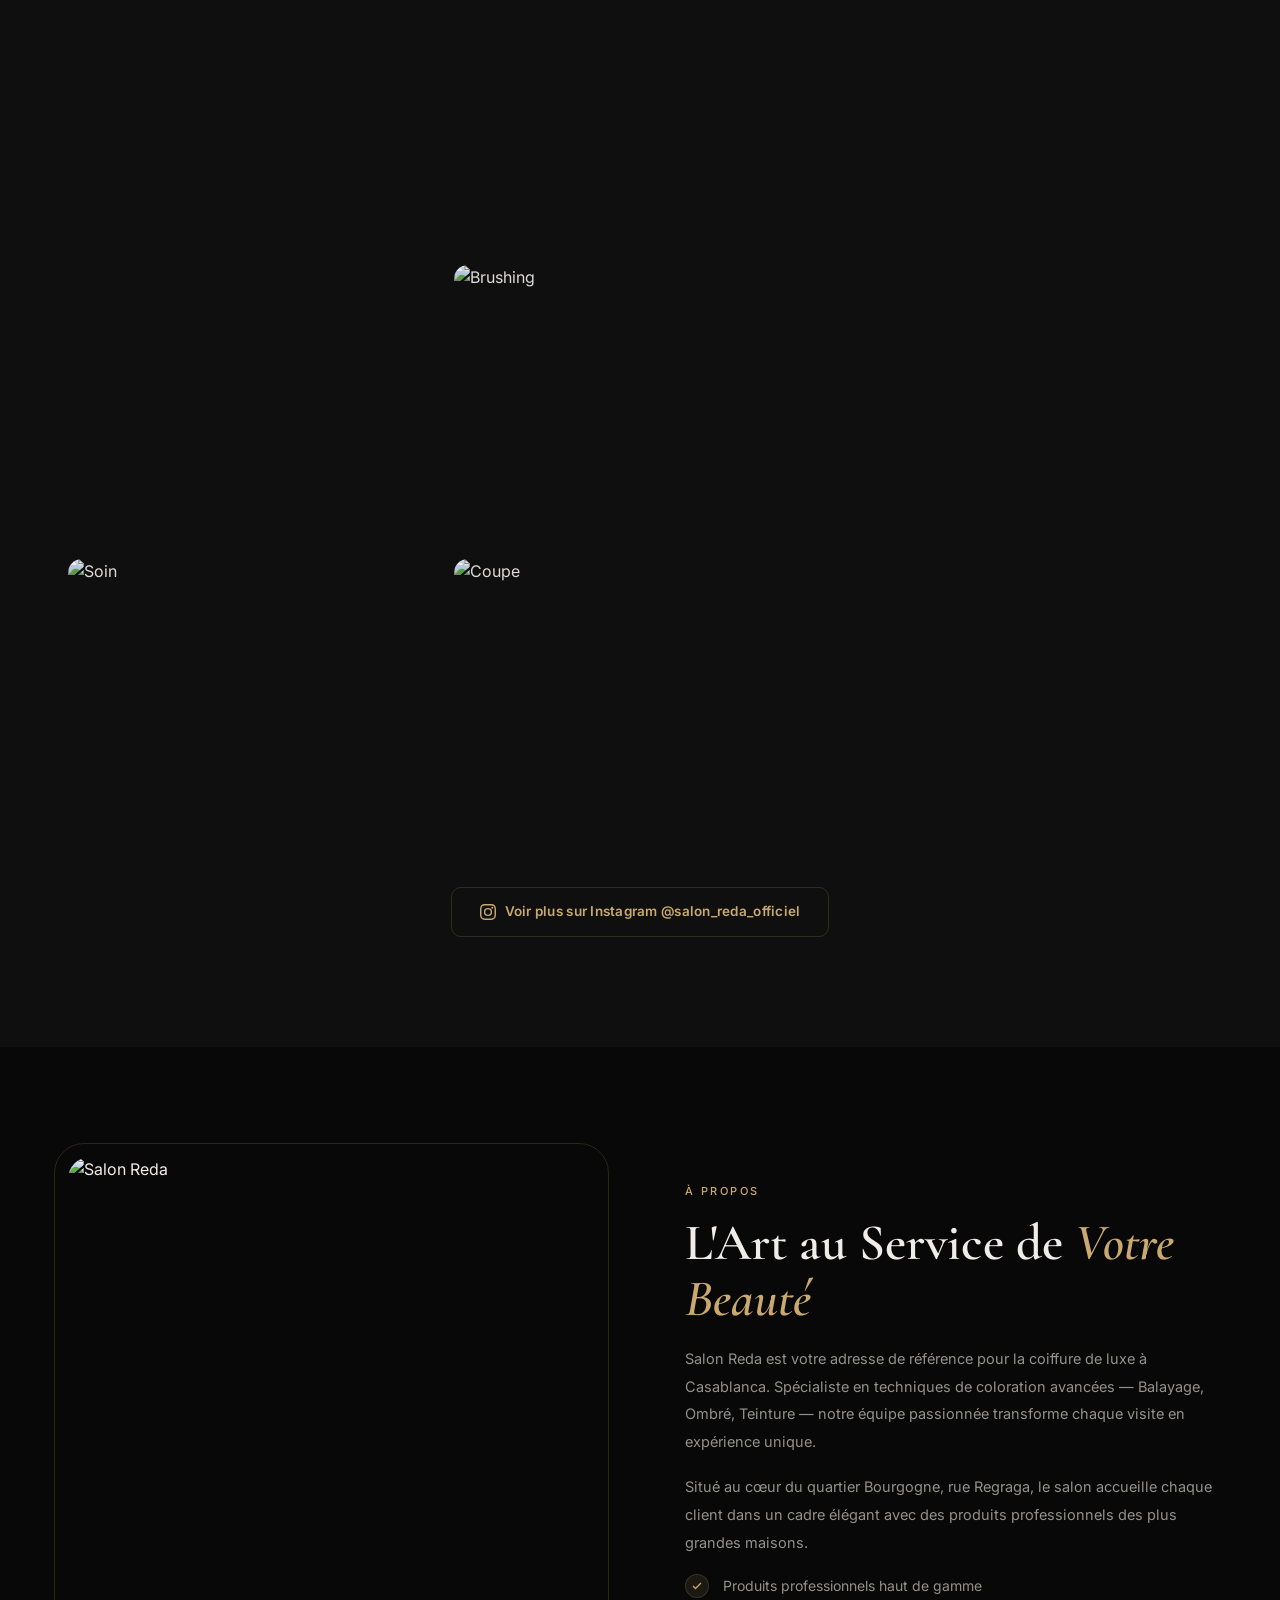
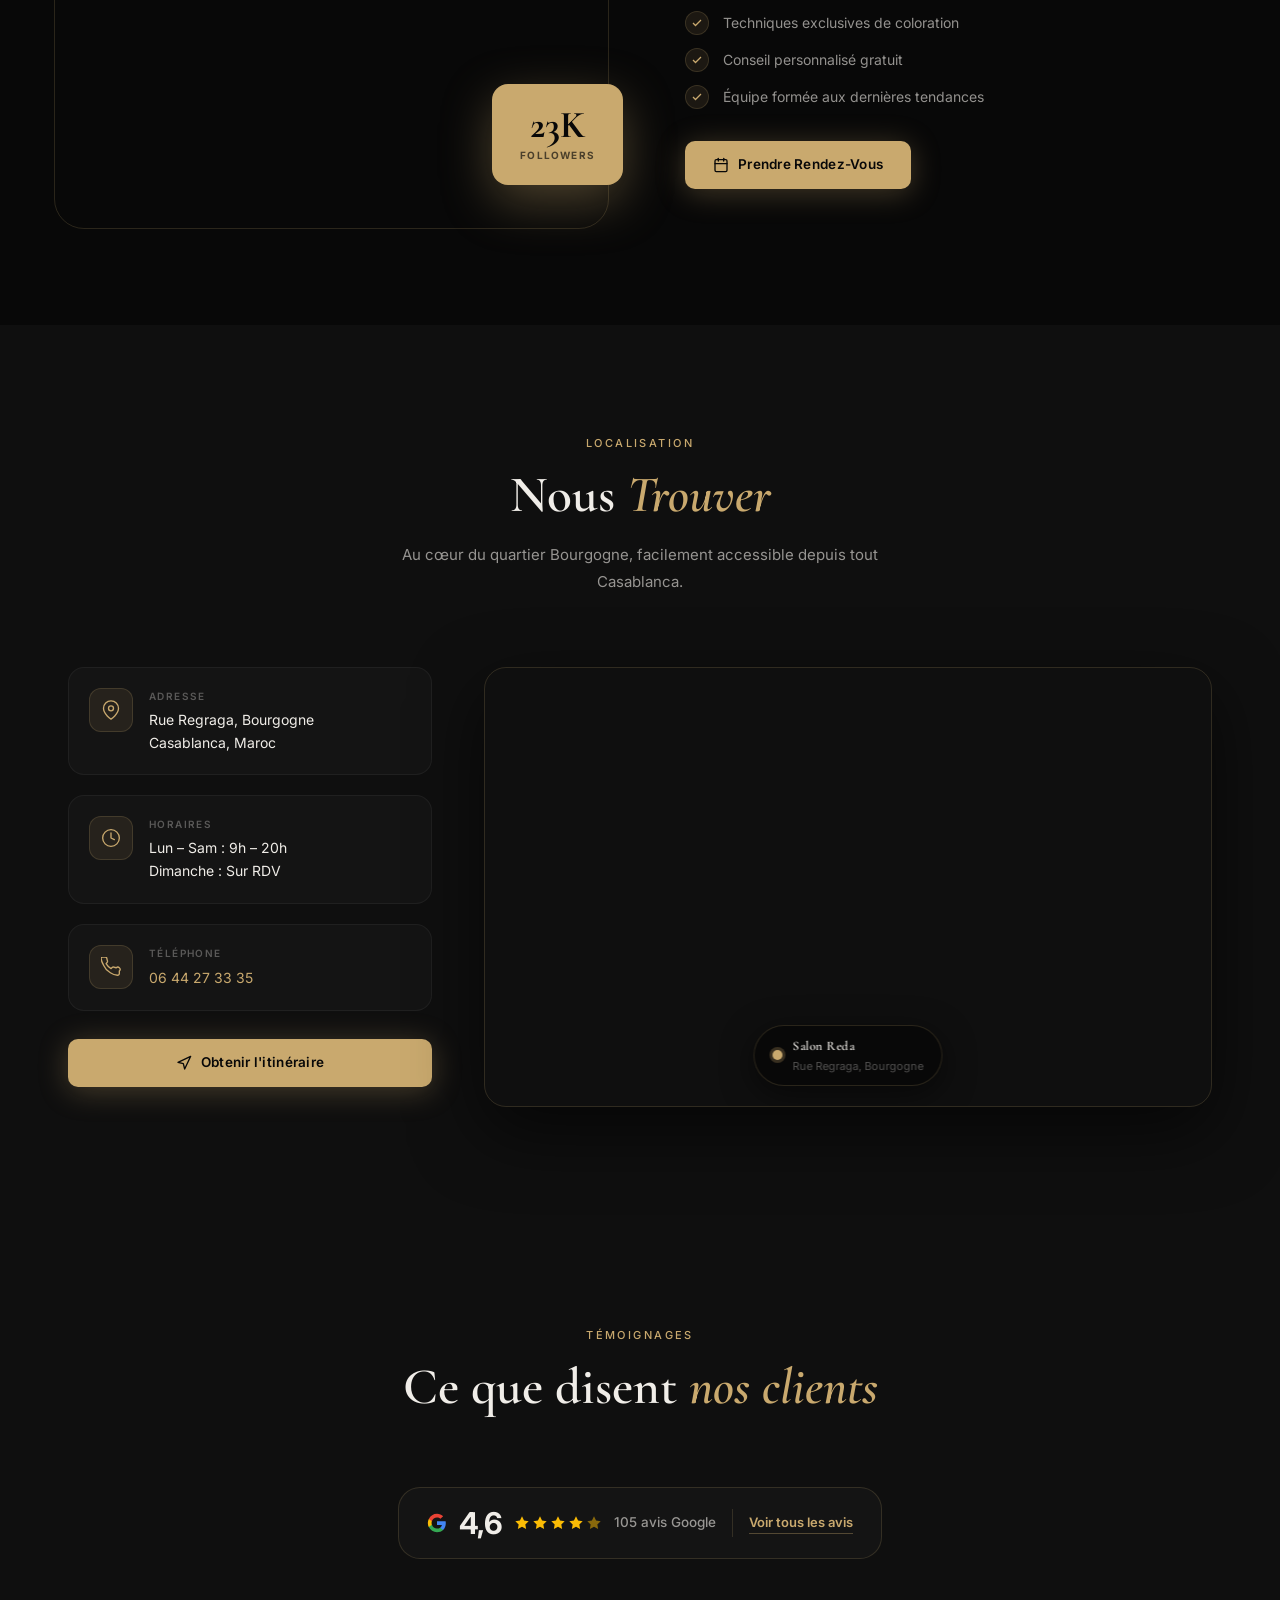
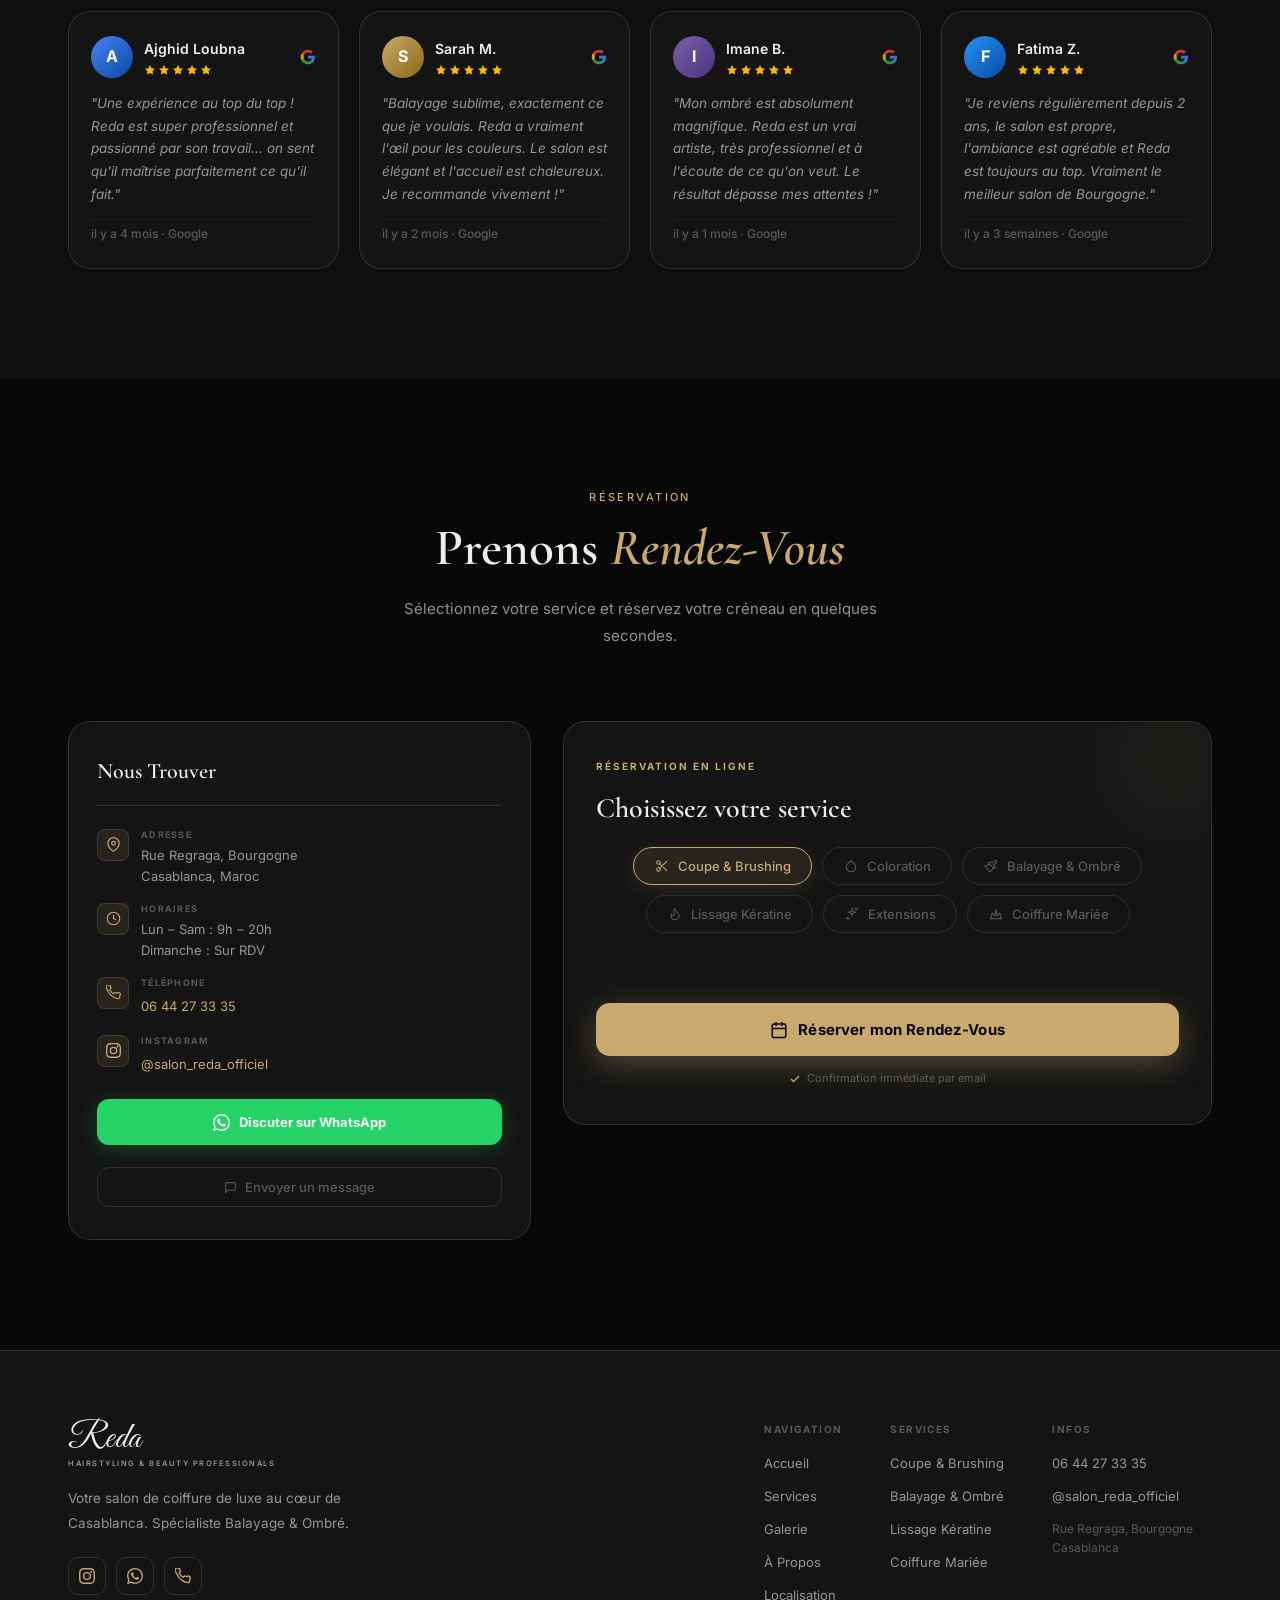
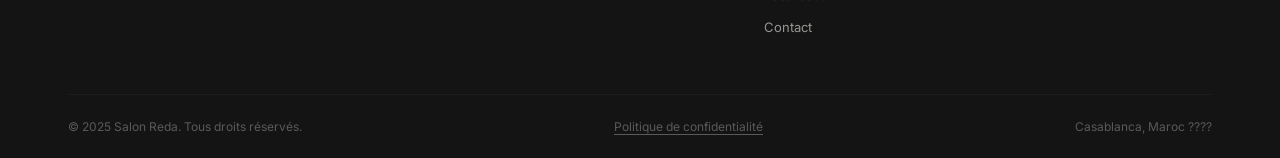
==== commit 119e176f: "Fix map: replace OpenStreetMap embed with Google Maps" ====
--- a/index.html
+++ b/index.html
@@ -538,7 +538,7 @@
         <div class="location-map-wrap reveal">
           <div class="map-frame">
             <iframe title="Salon Reda — Rue Regraga, Bourgogne, Casablanca"
-              src="https://www.openstreetmap.org/export/embed.html?bbox=-7.6490%2C33.5870%2C-7.6290%2C33.5970&layer=mapnik&marker=33.5920%2C-7.6390"
+              src="https://maps.google.com/maps?q=33.5920,-7.6390&z=16&output=embed"
               width="100%" height="100%" style="border:0;" allowfullscreen loading="lazy" referrerpolicy="no-referrer-when-downgrade">
             </iframe>
             <div class="map-pin-overlay">
--- a/style.css
+++ b/style.css
@@ -43,19 +43,30 @@
 /* Skip-to-content link (keyboard users) */
 .skip-link {
   position: absolute;
-  top: -100px;
-  left: 20px;
+  width: 1px; height: 1px;
+  padding: 0; margin: -1px;
+  overflow: hidden;
+  clip: rect(0,0,0,0);
+  white-space: nowrap;
+  border: 0;
+}
+.skip-link:focus-visible {
+  position: fixed;
+  top: 10px; left: 20px;
+  width: auto; height: auto;
+  padding: 10px 20px;
+  margin: 0;
+  overflow: visible;
+  clip: auto;
+  white-space: normal;
   z-index: 99999;
-  padding: 10px 20px;
   background: var(--gold);
   color: #0a0a08;
   font-size: 13px;
   font-weight: 600;
   border-radius: 4px;
   text-decoration: none;
-  transition: top 0.2s;
-}
-.skip-link:focus { top: 10px; }
+}
 
 /* Focus-visible ring — gold outline for keyboard users */
 :focus-visible {
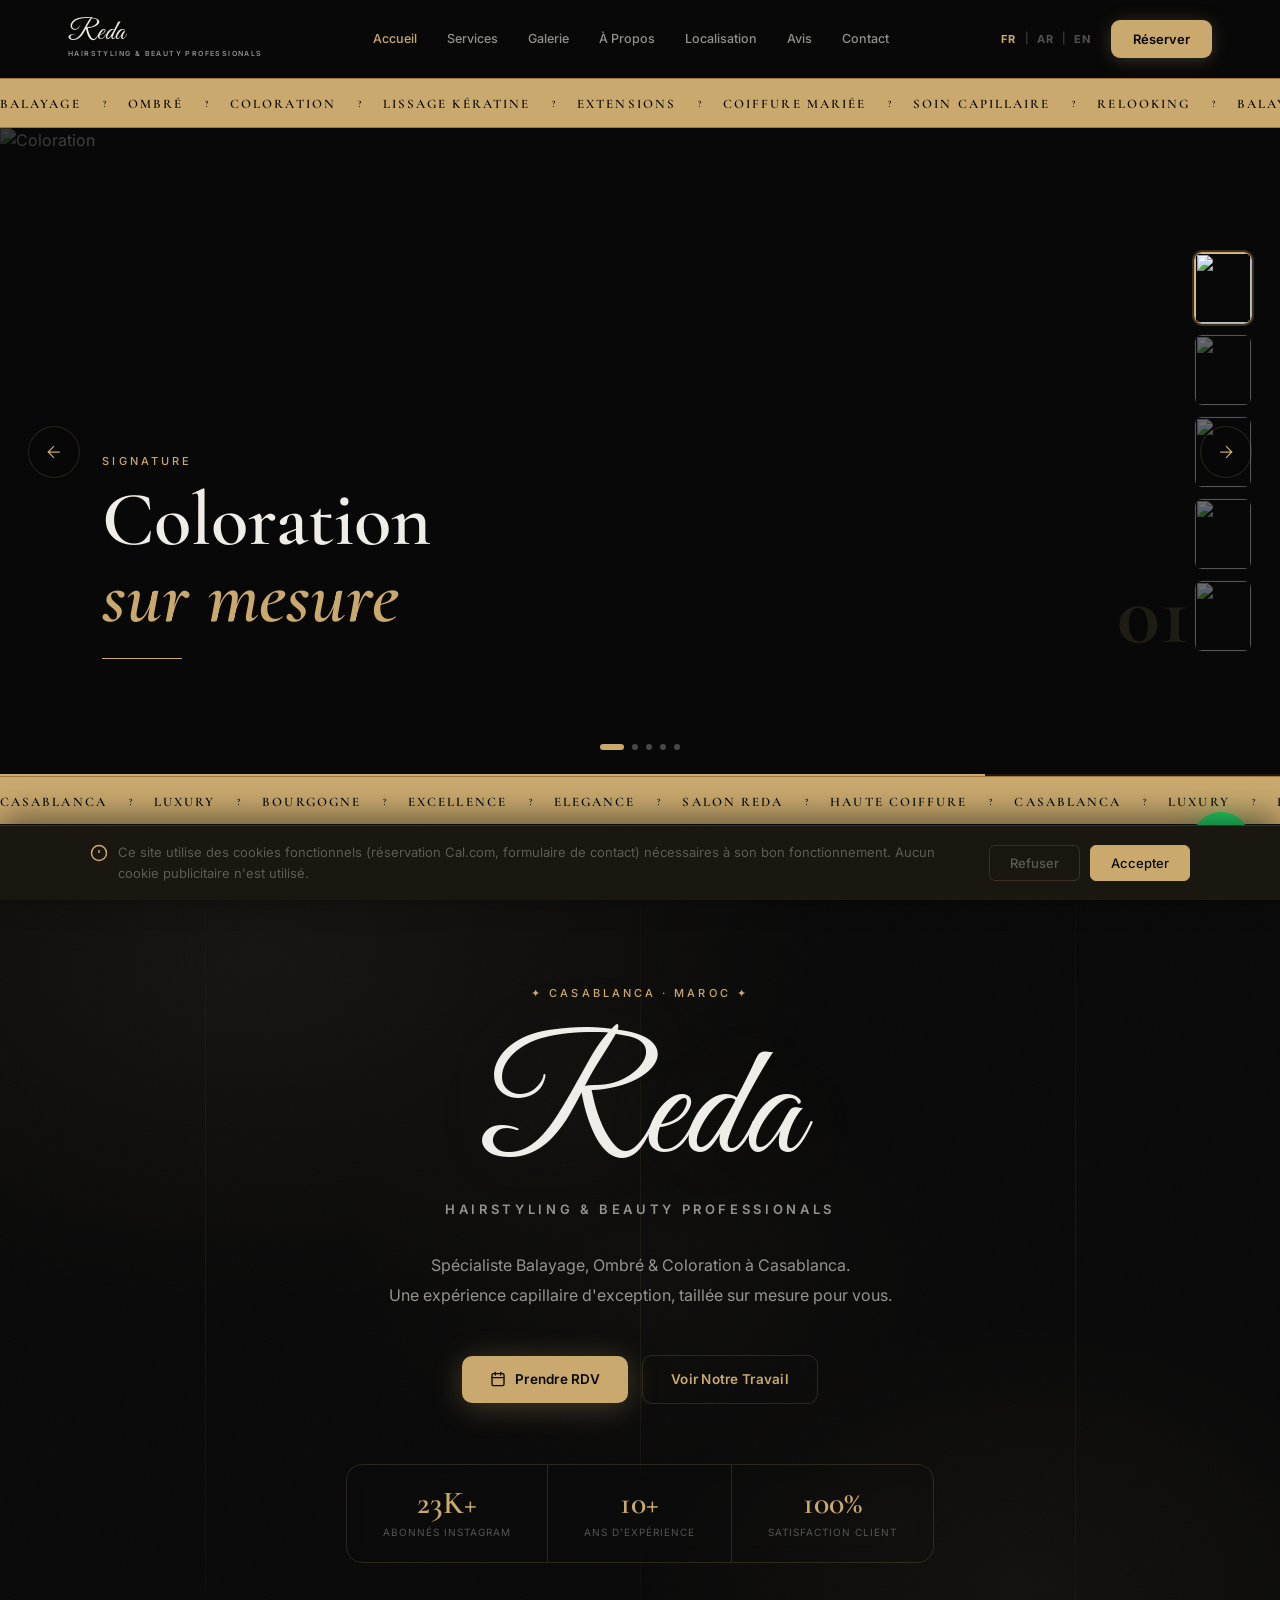
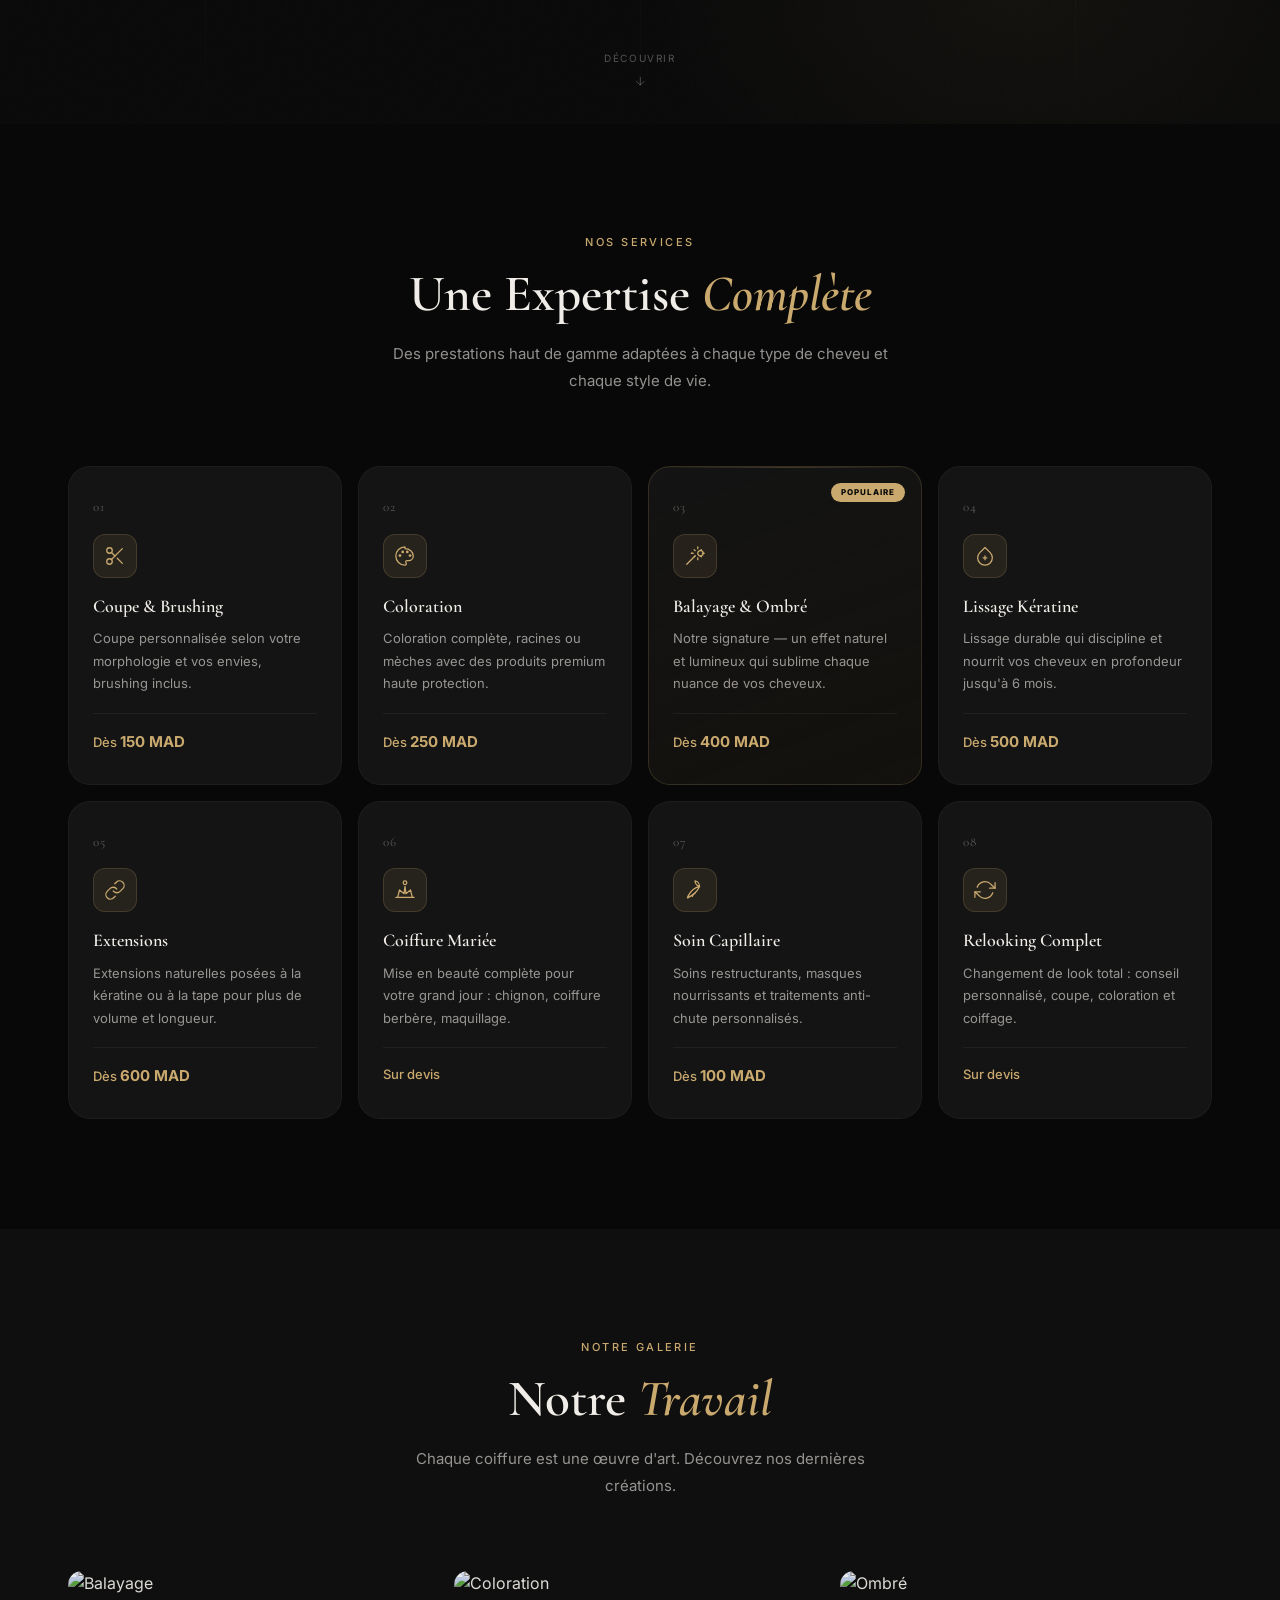
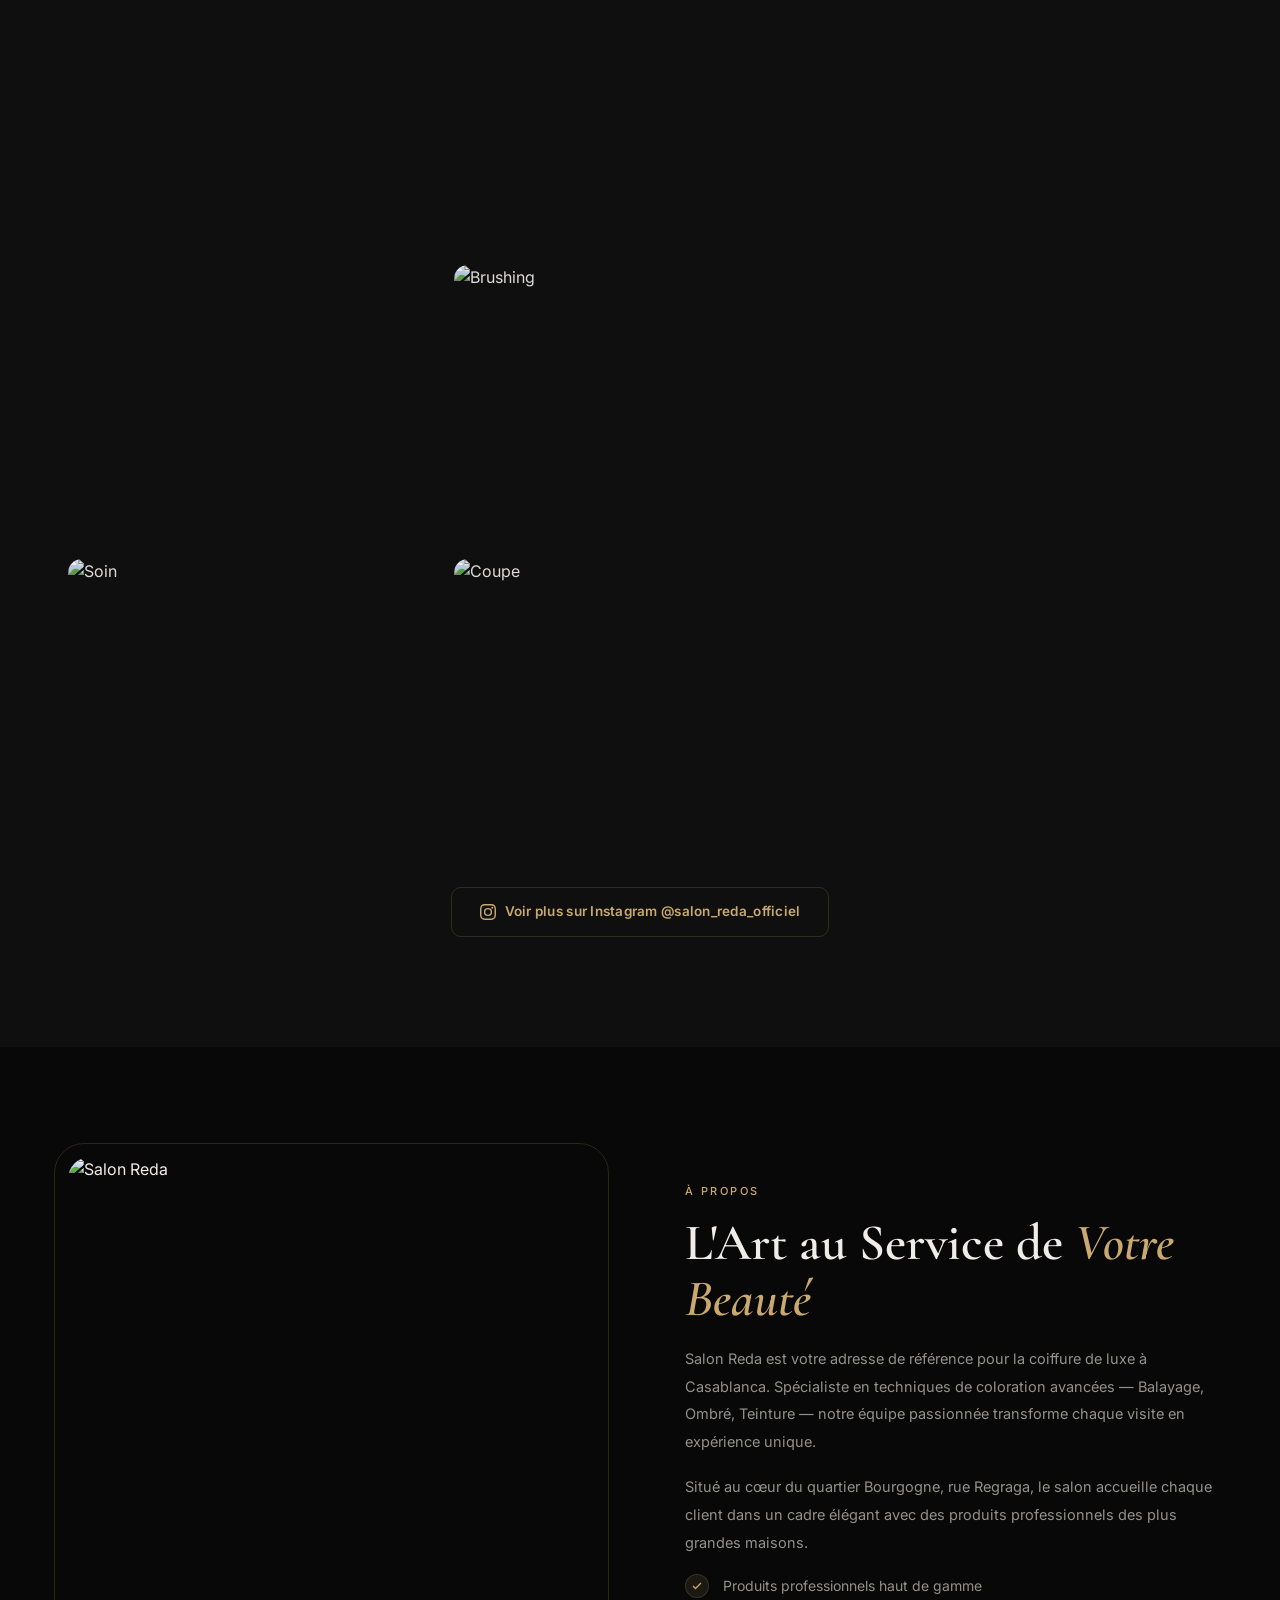
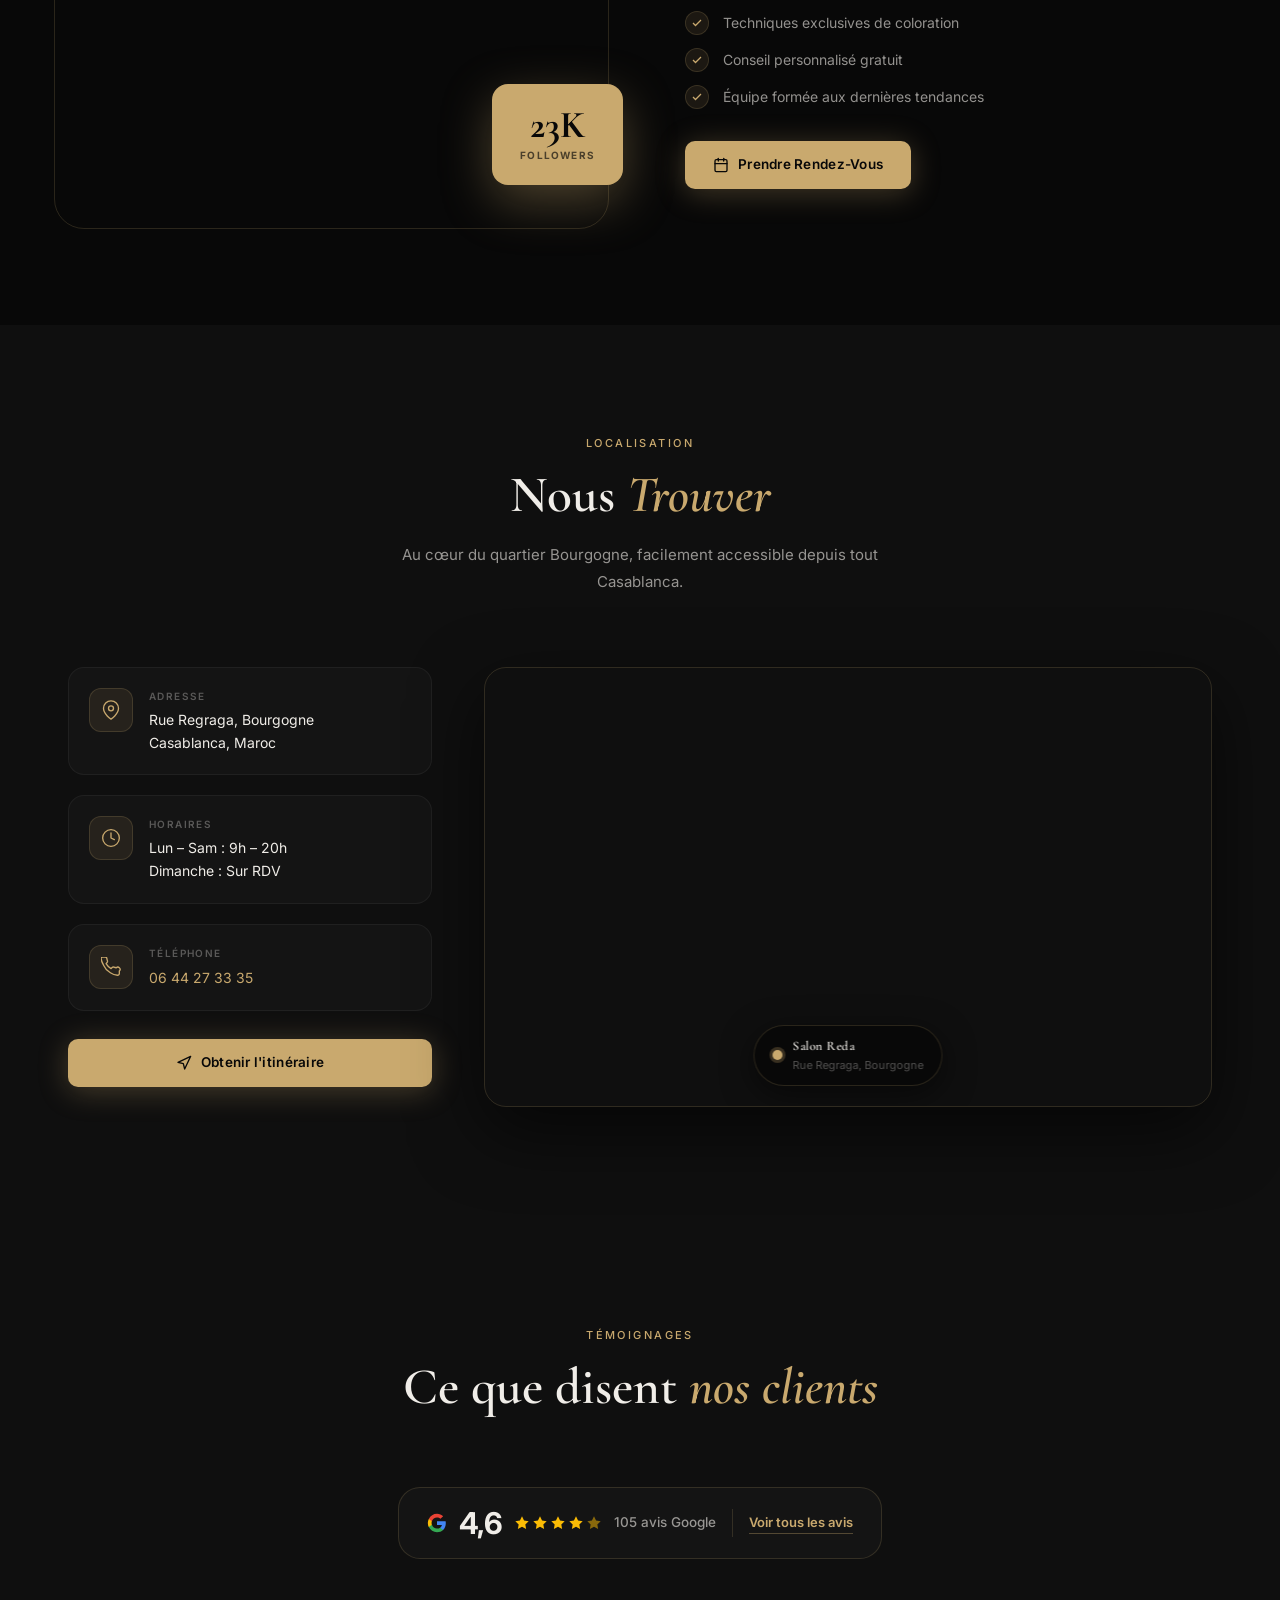
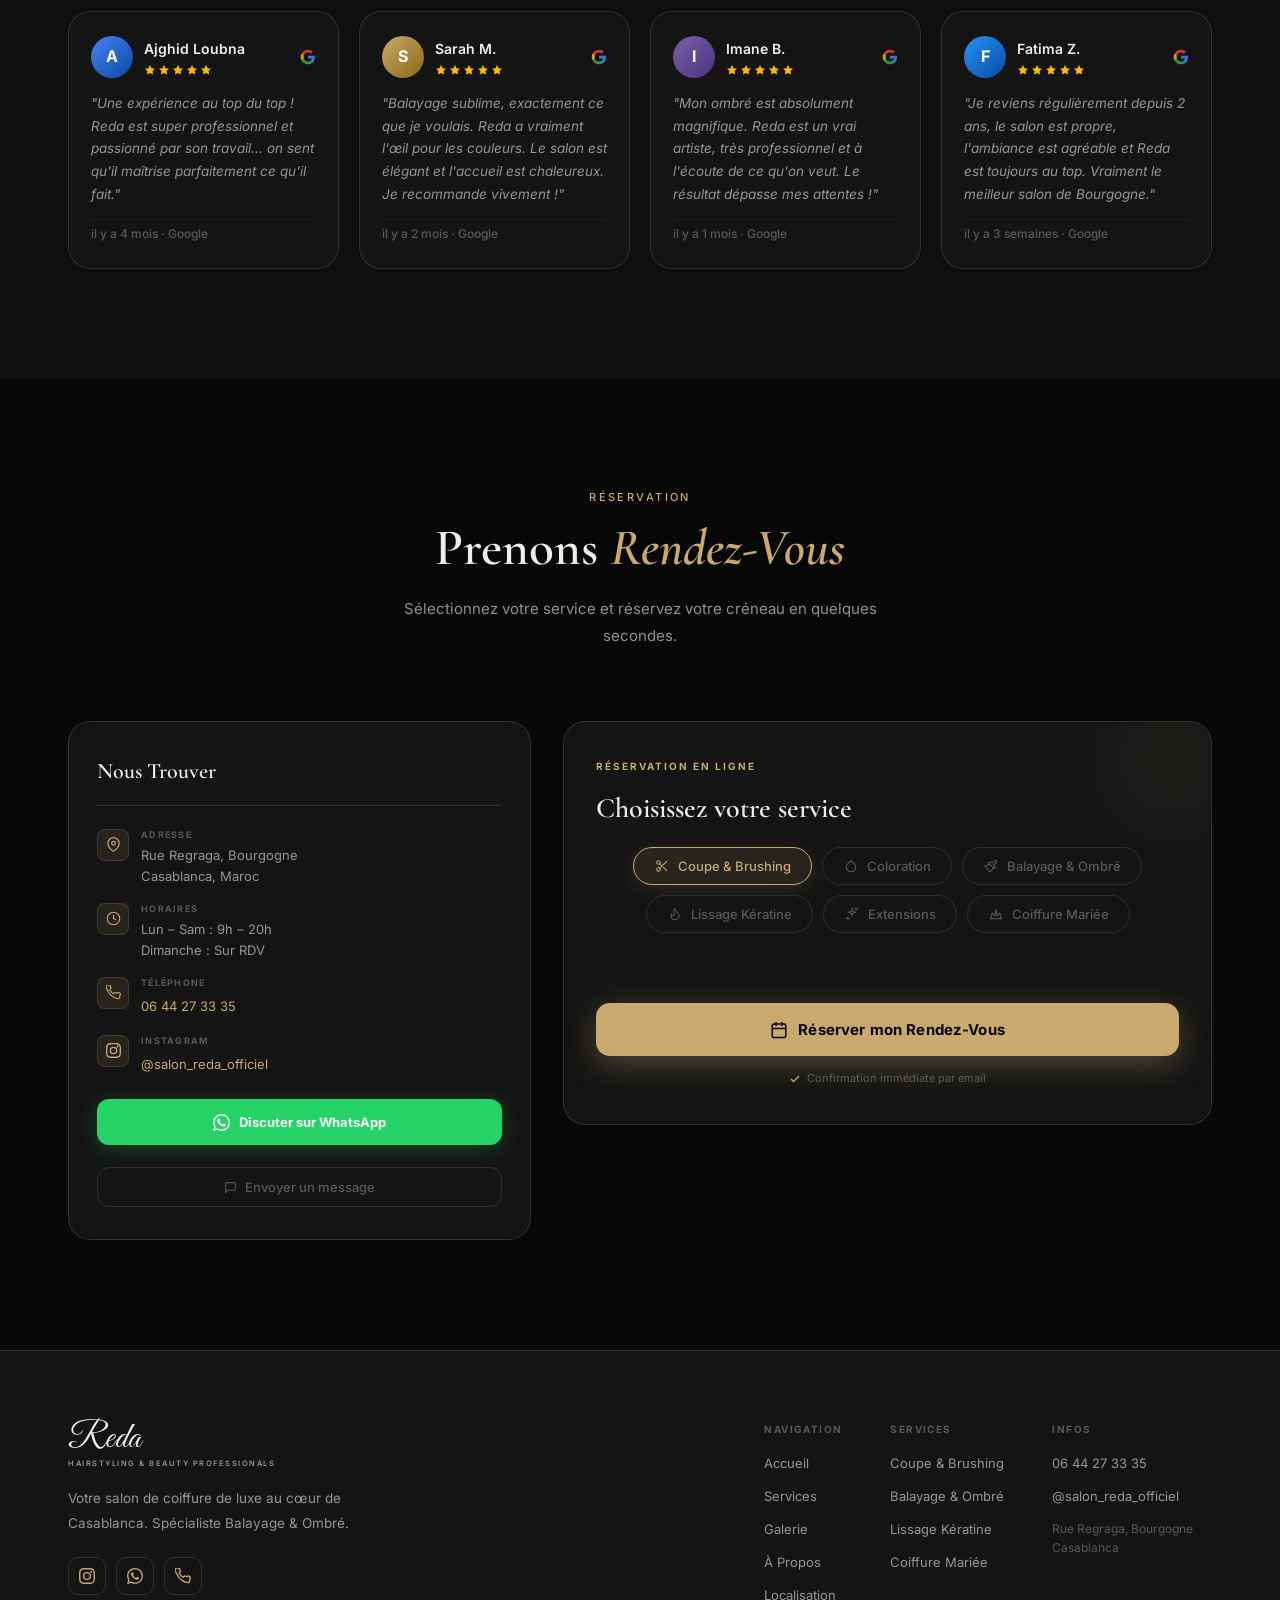
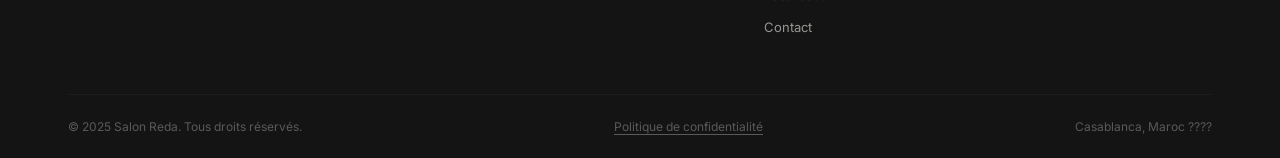
==== commit cd94897c: "Fix map: use Leaflet.js with OpenStreetMap (no API key required)" ====
--- a/index.html
+++ b/index.html
@@ -35,6 +35,7 @@
   <link rel="apple-touch-icon" href="favicon-32.png">
   <link rel="stylesheet" href="style.css">
   <link rel="stylesheet" href="gallery-lightbox.css">
+  <link rel="stylesheet" href="https://unpkg.com/leaflet@1.9.4/dist/leaflet.css" crossorigin=""/>
 
   <!-- Schema.org LocalBusiness structured data -->
   <script type="application/ld+json">
@@ -537,10 +538,7 @@
         </div>
         <div class="location-map-wrap reveal">
           <div class="map-frame">
-            <iframe title="Salon Reda — Rue Regraga, Bourgogne, Casablanca"
-              src="https://maps.google.com/maps?q=33.5920,-7.6390&z=16&output=embed"
-              width="100%" height="100%" style="border:0;" allowfullscreen loading="lazy" referrerpolicy="no-referrer-when-downgrade">
-            </iframe>
+            <div id="leafletMap" style="width:100%;height:100%;"></div>
             <div class="map-pin-overlay">
               <div class="map-pin-card">
                 <div class="map-pin-dot"></div>
@@ -978,5 +976,24 @@
 
   <script src="main.js"></script>
   <script src="gallery-lightbox.js"></script>
+  <script src="https://unpkg.com/leaflet@1.9.4/dist/leaflet.js" crossorigin=""></script>
+  <script>
+    (function() {
+      var map = L.map('leafletMap', { zoomControl: true, scrollWheelZoom: false })
+        .setView([33.5920, -7.6390], 16);
+      L.tileLayer('https://{s}.tile.openstreetmap.org/{z}/{x}/{y}.png', {
+        attribution: '© <a href="https://www.openstreetmap.org/copyright">OpenStreetMap</a>'
+      }).addTo(map);
+      var icon = L.divIcon({
+        className: '',
+        html: '<div style="width:14px;height:14px;border-radius:50%;background:#C9A96E;border:3px solid #fff;box-shadow:0 0 0 4px rgba(201,169,110,0.35);"></div>',
+        iconSize: [14, 14], iconAnchor: [7, 7]
+      });
+      L.marker([33.5920, -7.6390], { icon: icon }).addTo(map)
+        .bindPopup('<strong style="font-family:serif">Salon Reda</strong><br><span style="font-size:12px">Rue Regraga, Bourgogne</span>');
+      // Dark map style via CSS filter
+      document.getElementById('leafletMap').style.filter = 'invert(0.92) hue-rotate(180deg) brightness(0.82) saturate(0.7)';
+    })();
+  </script>
 </body>
 </html>
